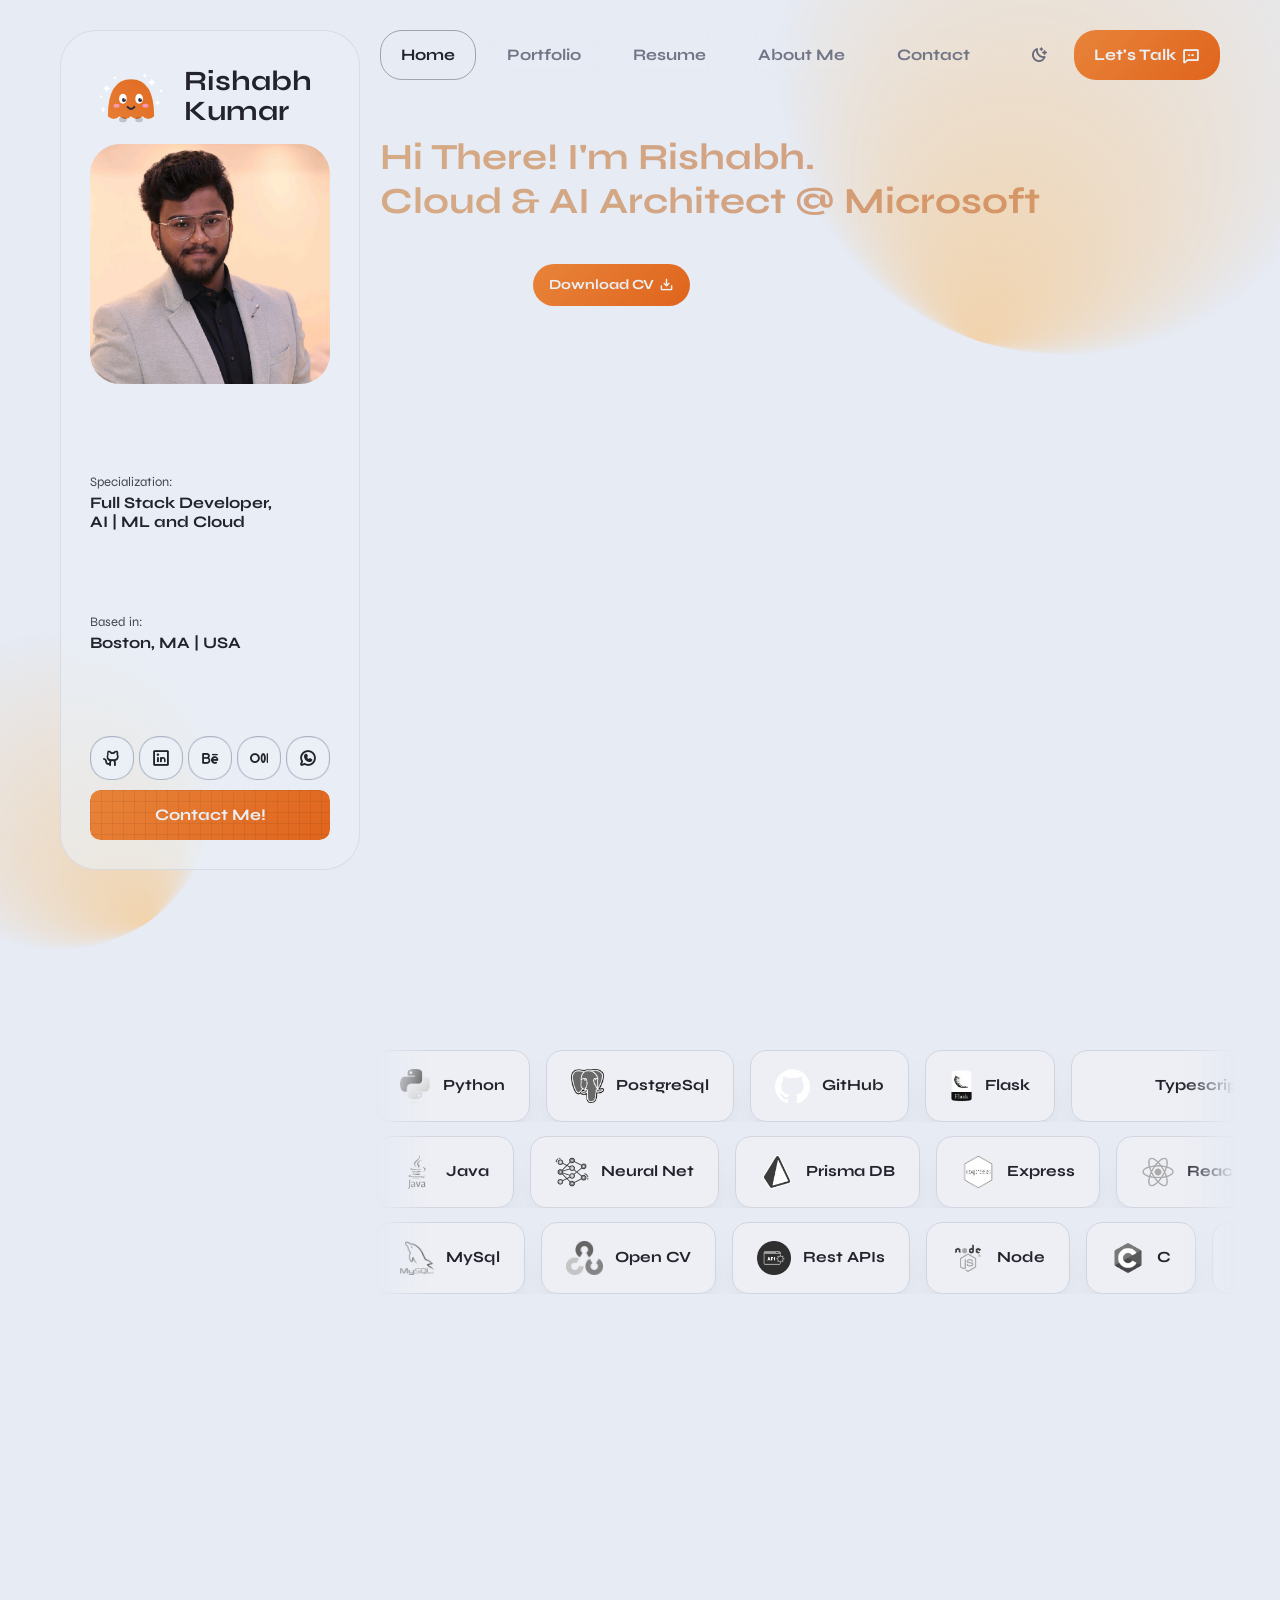
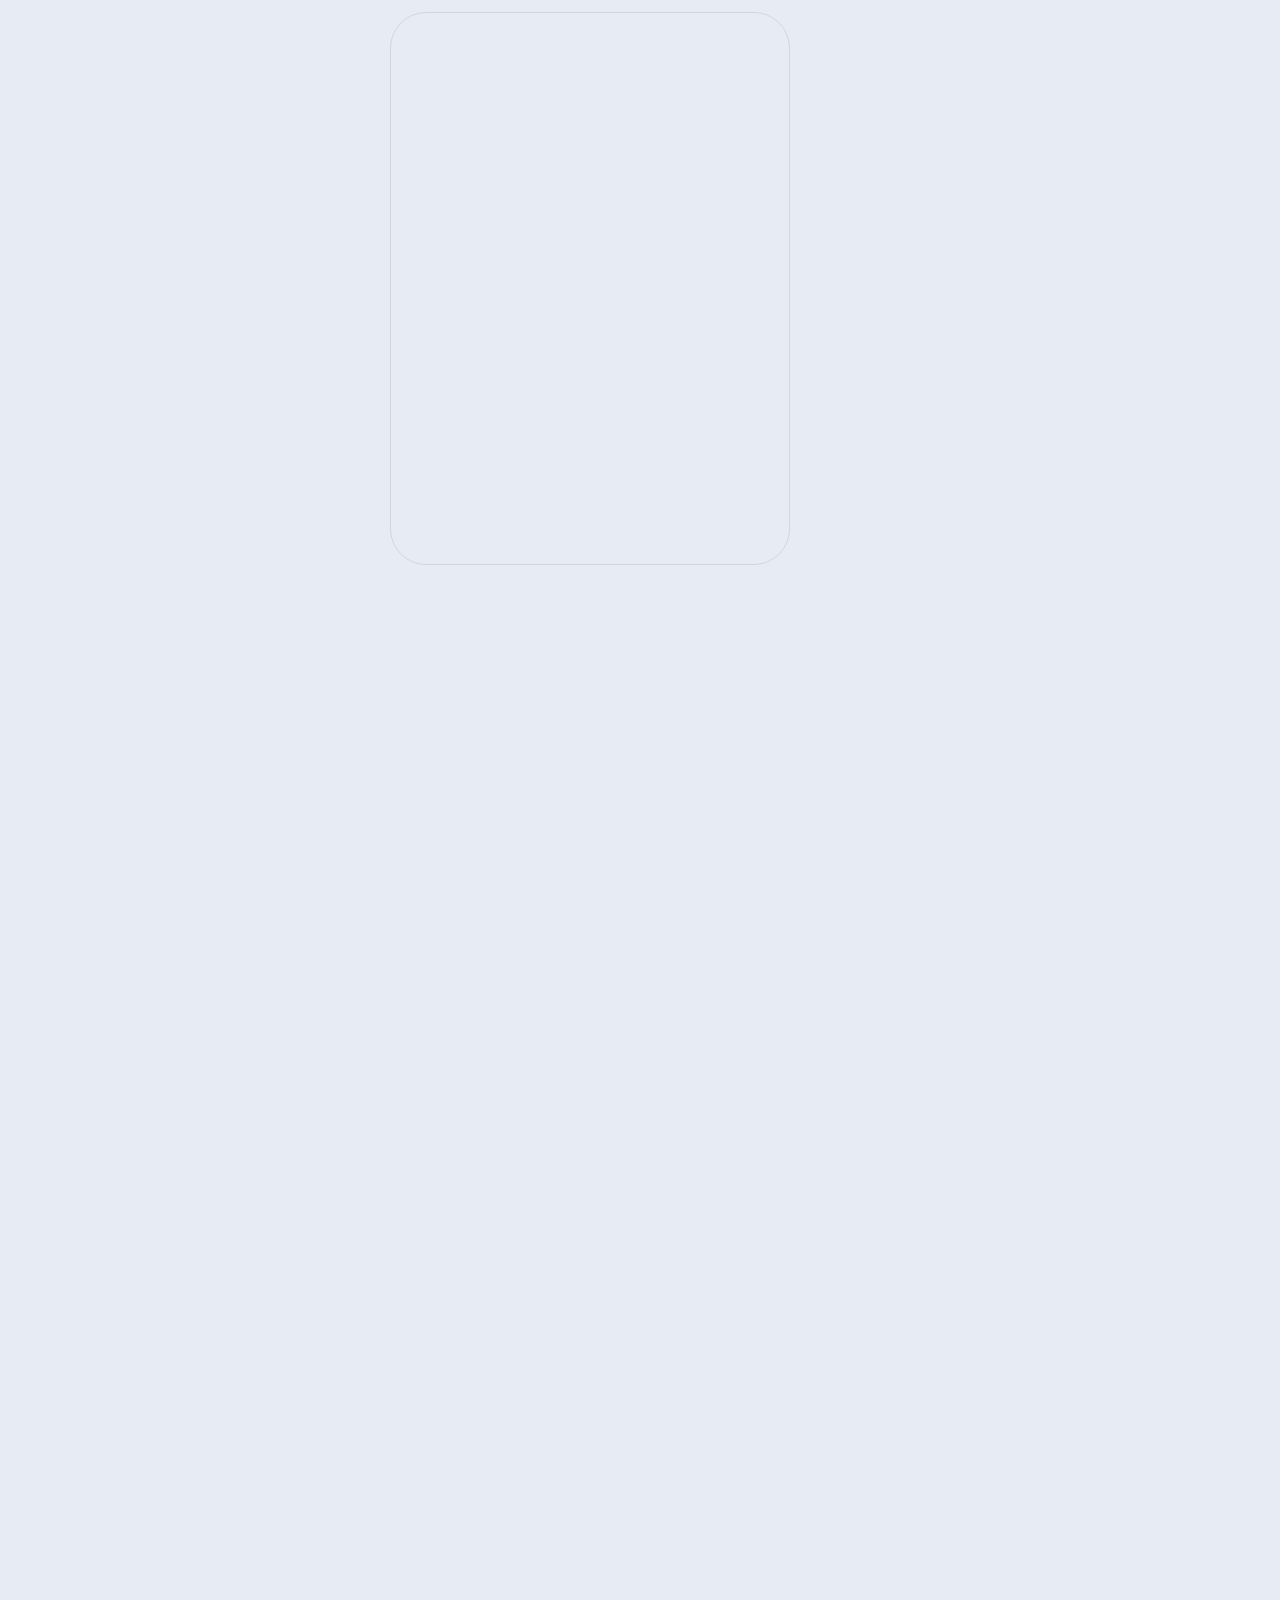
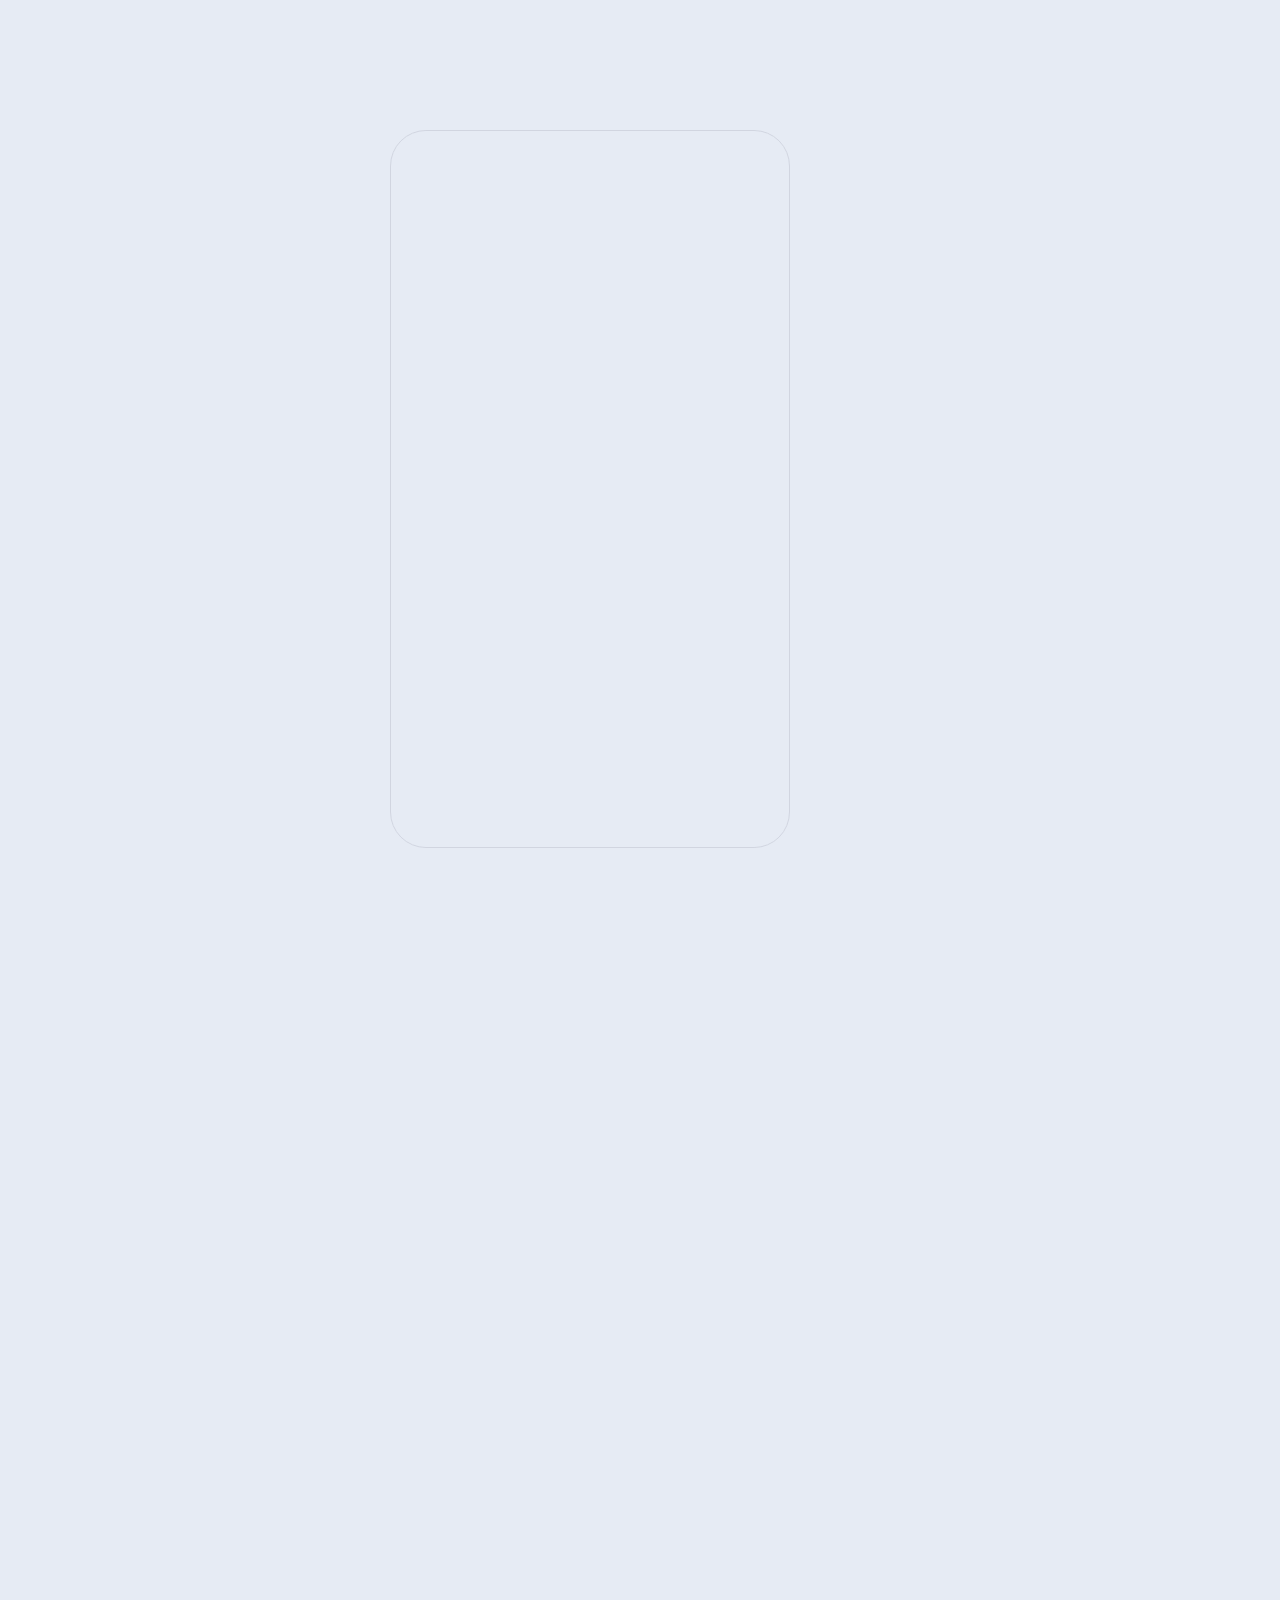
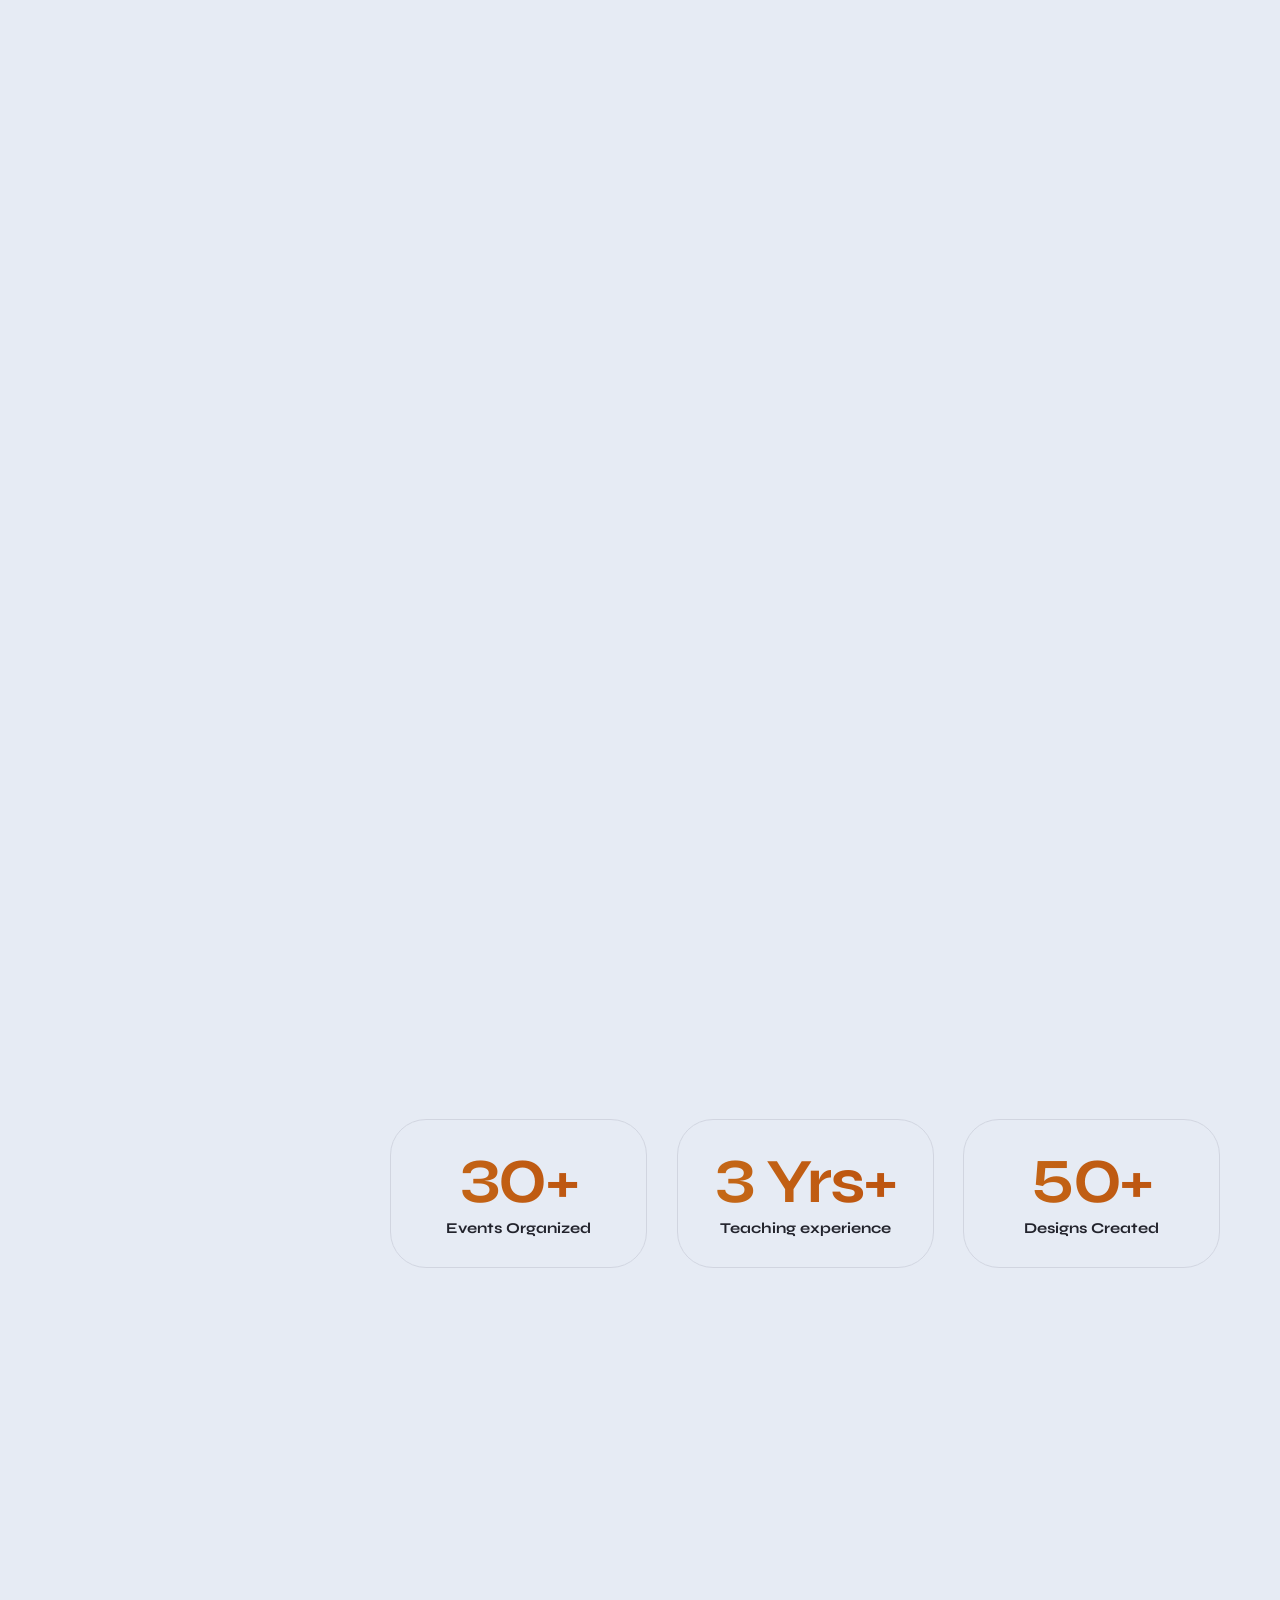
==== index.html @ 32f9a809 "Play caption typewriter under reduced-motion so it animates on phones" ====
<!DOCTYPE html>
<html lang="en" dir="ltr">



<meta http-equiv="content-type" content="text/html;charset=utf-8" />

<head>
  <meta charset="UTF-8">

  <!-- Page Title -->
  <title>Rishabh Kumar</title>

  <!-- Meta Tags -->
  <meta name="description" content="Portfolio Website">

  <meta name="author" content="Rishabh Kumar">

  <!-- Viewport Meta-->
  <meta http-equiv="X-UA-Compatible" content="IE=edge">
  <meta name="viewport" content="width=device-width, initial-scale=1, maximum-scale=1">

  <!-- Favicon & Icons Start -->
  <link rel="icon" href="img/favicon/icon.svg" type="image/svg+xml">
  <link rel="manifest" href="img/favicon/manifest.webmanifest">
  <!-- Favicon & Icons End -->

  <!-- Facebook Metadata Start -->
  <meta property="og:image:height" content="800">
  <meta property="og:image:width" content="800">
  <meta property="og:title" content="Rishabh Kumar">
  <meta property="og:description" content="Rishabh Kumar">
  <meta property="og:image" content="https://rishabhkumar14.github.io/img/avatars/1693919772379.jpeg">
  <!-- Facebook Metadata End -->

  <!-- Styles Start -->
  <link rel="stylesheet" href="css/loaders/loader.css?v=20260624">
  <link rel="stylesheet" type="text/css" href="css/plugins.css?v=20260624">
  <link rel="stylesheet" type="text/css" href="css/main.css?v=20260637">
  <!-- Styles End -->

  <!-- Custom Browser Color Start -->
  <meta name="theme-color" media="(prefers-color-scheme: light)" content="#dcdce7">
  <meta name="theme-color" media="(prefers-color-scheme: dark)" content="#111111">
  <meta name="msapplication-navbutton-color" content="#111111">
  <meta name="apple-mobile-web-app-capable" content="yes">
  <meta name="apple-mobile-web-app-status-bar-style" content="black-translucent">
  <!-- Custom Browser Color End -->

  <!-- MS Paint Architecture Widget Styles Start -->
  <!-- inline <style> block #1 moved to css/main.css -->
  <!-- MS Paint Architecture Widget Styles End -->
</head>

<body>

  <!-- Loader Start -->
  <div id="loader" class="loader">
    <div id="loaderContent" class="loader__content">
      <div class="loader__shadow"></div>
      <div class="loader__box"></div>
    </div>
  </div>
  <!-- Loader End -->

  <!-- Header Start -->
  <header id="header" class="header d-flex justify-content-between">

    <!-- Navigation Menu Start -->
    <div class="header__navigation">
      <nav id="menu" class="menu">
        <ul class="menu__list d-flex justify-content-start">
          <li class="menu__item">
            <a class="menu__link btn" href="#home">
              <span class="menu__caption">Home</span>
              <i class="ph-bold ph-house-simple"></i>
            </a>
          </li>
          <li class="menu__item">
            <a class="menu__link btn" href="#portfolio">
              <span class="menu__caption">Portfolio</span>
              <i class="ph-bold ph-squares-four"></i>
            </a>
          </li>
          <li class="menu__item">
            <a class="menu__link btn" href="#resume">
              <span class="menu__caption">Resume</span>
              <i class="ph-bold ph-article"></i>
            </a>
          </li>
          <li class="menu__item">
            <a class="menu__link btn" href="#about">
              <span class="menu__caption">About Me</span>
              <i class="ph-bold ph-user"></i>

            </a>
          </li>
          <li class="menu__item">
            <a class="menu__link btn" href="#contact">
              <span class="menu__caption">Contact</span>
              <i class="ph-bold ph-envelope"></i>
            </a>
          </li>
        </ul>
      </nav>
    </div>
    <!-- Navigation Menu End -->

    <!-- Header Controls Start -->
    <div class="header__controls d-flex justify-content-end">
      <button id="color-switcher" class="color-switcher header__switcher btn" type="button" role="switch"
        aria-label="light/dark mode" aria-checked="true"></button>
      <a id="notify-trigger" class="header__trigger btn"
        href="mailto:rishabhkumar140999@gmail.com?subject=Message%20from%20your%20site">
        <span class="trigger__caption">Let's Talk</span>
        <i class="ph-bold ph-chat-dots"></i>
      </a>
    </div>
    <!-- Header Controls End -->

  </header>
  <!-- Header End -->

  <!-- SVG Background Start -->
  <div id="svgBackground" class="svg-background">
    <!-- top svg item -->
    <div class="background__svg01" data-speed="0.8">
      <svg version="1.1" xmlns="http://www.w3.org/2000/svg" x="0px" y="0px" width="1000px" height="1000px"
        viewBox="0 0 1000 1000" style="enable-background:new 0 0 1000 1000;" xml:space="preserve">
        <!-- inline <style> block #2 moved to css/main.css -->
        <radialgradient id="color-gradient" cx="418.5665" cy="225.9685" r="499.9326" fx="866.8251" fy="4.6162"
          gradientTransform="matrix(-0.6935 0.7207 -0.7207 -0.6935 953.1126 355.0528)" gradientUnits="userSpaceOnUse">
          <stop offset="0" style="stop-color:#F1D3AD" />
          <stop offset="1" style="stop-color:#F1D3AD;stop-opacity:0" />
        </radialgradient>
        <circle class="bg01" cx="500" cy="500" r="500" />
      </svg>
    </div>
    <!-- bottom svg item -->
    <div class="background__svg02" data-speed="0.4">
      <svg version="1.1" xmlns="http://www.w3.org/2000/svg" x="0px" y="0px" width="429.6px" height="429.6px"
        viewBox="0 0 429.6 429.6" style="enable-background:new 0 0 429.6 429.6;" xml:space="preserve">
        <!-- inline <style> block #3 moved to css/main.css -->
        <g id="Layer_1-2">
          <radialgradient id="color-gradient-2" cx="2213.9312" cy="-11537.4219" r="214.85" fx="2393.6191"
            fy="-11419.6494" gradientTransform="matrix(1.902285e-02 0.9998 0.9998 -1.954636e-02 11706.5303 -2223.4016)"
            gradientUnits="userSpaceOnUse">
            <stop offset="0" style="stop-color:#F1D3AD" />
            <stop offset="1" style="stop-color:#F1D3AD;stop-opacity:0" />
          </radialgradient>
          <path class="bg02"
            d="M63,63C146.9-21,282.9-21,366.8,62.9s83.8,219.9-0.1,303.8s-219.9,83.9-303.8,0.1S-20.9,146.9,63,63z" />
        </g>
      </svg>
    </div>
  </div>
  <!-- SVG Background End -->

  <!-- Avatar Side Block Start -->
  <div id="avatar" class="avatar">
    <div class="avatar__container d-flex flex-column justify-content-lg-between">
      <!-- image and logo -->
      <div class="avatar__block">
        <div class="avatar__logo d-flex align-items-center">
          <div class="logo__image">

            <svg xmlns="http://www.w3.org/2000/svg" viewBox="0 0 64 64" width="256" height="256" role="img"
              aria-label="Cute mascot" class="cute-mascot">
              <defs>
                <linearGradient id="gradientFill" gradientUnits="userSpaceOnUse" x1="9.9604" y1="75.0338" x2="75.0387"
                  y2="9.9555">
                  <stop offset="0" style="stop-color:var(--accent)" />
                  <stop offset="1" style="stop-color:var(--secondary)" />
                </linearGradient>
              </defs>
              <g class="cm-float">
                <!-- body: a rounded blob with a cute scalloped bottom -->
                <path class="gradient-fill cm-body"
                  d="M12 46 Q12 14 32 14 Q52 14 52 46 Q47 51 42 46 Q37 51 32 46 Q27 51 22 46 Q17 51 12 46 Z" />
                <!-- little feet -->
                <ellipse class="cm-foot" cx="25" cy="49" rx="3.4" ry="2.2" />
                <ellipse class="cm-foot" cx="39" cy="49" rx="3.4" ry="2.2" />
                <!-- eyes (white + pupil grouped so they blink together) -->
                <g class="cm-eye">
                  <ellipse cx="25" cy="31" rx="3.3" ry="4.3" fill="#fff" />
                  <circle cx="25.9" cy="32" r="1.7" fill="#2b2b3c" />
                  <circle cx="26.7" cy="30.9" r="0.6" fill="#fff" />
                </g>
                <g class="cm-eye">
                  <ellipse cx="39" cy="31" rx="3.3" ry="4.3" fill="#fff" />
                  <circle cx="39.9" cy="32" r="1.7" fill="#2b2b3c" />
                  <circle cx="40.7" cy="30.9" r="0.6" fill="#fff" />
                </g>
                <!-- rosy cheeks -->
                <ellipse cx="19.5" cy="37" rx="2.6" ry="1.7" fill="#ff9ec7" opacity="0.85" />
                <ellipse cx="44.5" cy="37" rx="2.6" ry="1.7" fill="#ff9ec7" opacity="0.85" />
                <!-- smile -->
                <path d="M29 38 Q32 41.5 35 38" fill="none" stroke="#2b2b3c" stroke-width="1.7"
                  stroke-linecap="round" />
                <!-- twinkling sparkles scattered around the mascot -->
                <path class="cm-sparkle cm-sparkle-1"
                  d="M50 13 Q50.7 16 53.5 16.7 Q50.7 17.4 50 20.4 Q49.3 17.4 46.5 16.7 Q49.3 16 50 13 Z" fill="#fff" />
                <path class="cm-sparkle cm-sparkle-2"
                  d="M11 19 Q11.6 21.4 14 22 Q11.6 22.6 11 25 Q10.4 22.6 8 22 Q10.4 21.4 11 19 Z" fill="#fff" />
                <path class="cm-sparkle cm-sparkle-3"
                  d="M55 32 Q55.5 33.8 57.3 34.3 Q55.5 34.8 55 36.6 Q54.5 34.8 52.7 34.3 Q54.5 33.8 55 32 Z"
                  fill="#fff" />
                <path class="cm-sparkle cm-sparkle-4"
                  d="M8 38 Q8.5 39.8 10.3 40.3 Q8.5 40.8 8 42.6 Q7.5 40.8 5.7 40.3 Q7.5 39.8 8 38 Z" fill="#fff" />
                <path class="cm-sparkle cm-sparkle-5"
                  d="M44 9 Q44.4 10.5 46 10.9 Q44.4 11.3 44 12.8 Q43.6 11.3 42 10.9 Q43.6 10.5 44 9 Z" fill="#fff" />
                <circle class="cm-dot cm-sparkle-6" cx="18" cy="13" r="1.1" fill="#fff" />
                <circle class="cm-dot cm-sparkle-7" cx="58" cy="24" r="1.1" fill="#fff" />
                <circle class="cm-dot cm-sparkle-8" cx="6" cy="29" r="1" fill="#fff" />
              </g>
            </svg>

          </div>
          <div class="logo__caption">
            <p>Rishabh<br>Kumar</p>
          </div>
        </div>
        <div class="avatar__image">


          <img src="img/avatars/1693919772379.jpeg" alt="Rishabh Kumar Avatar" id="avatarImage"
            data-alt-src="img/avatars/1715794805623.jpeg" data-alt-src2="img/avatars/1715794805624.jpeg">


          <div id="game-section" style="display:none; text-align: center;">
            <h5 style="color: #d63384; margin-top: 10px;">Fill the Heart with Pi!</h5>
            <div id="heart-container">
              <svg viewBox="0 0 32 29.6" width="100" height="100">
                <path id="heart-outline" d="M23.6,0c-3.4,0-6.4,2.5-7.6,5.6C14.8,2.5,11.8,0,8.4,0C3.8,0,0,3.8,0,8.4
                          c0,9.4,16,21.2,16,21.2s16-11.8,16-21.2C32,3.8,28.2,0,23.6,0z" fill="none" stroke="#d63384"
                  stroke-width="1" />
                <clippath id="heartClip">
                  <path d="M23.6,0c-3.4,0-6.4,2.5-7.6,5.6C14.8,2.5,11.8,0,8.4,0C3.8,0,0,3.8,0,8.4
                          c0,9.4,16,21.2,16,21.2s16-11.8,16-21.2C32,3.8,28.2,0,23.6,0z" />
                </clippath>
                <rect id="heartFill" x="0" y="29.6" width="32" height="29.6" fill="#d63384"
                  clip-path="url(#heartClip)" />
              </svg>
            </div>

            <!-- Container for the prompt text and input -->
            <div id="pi-interaction">
              <p style="font-size: 1em;">Type the digits of π :</p>
              <input type="text" id="piInput" style="font-size: 1em; padding: 2px; width: 100px; max-width: 90%;"
                autofocus>
            </div>

            <p id="pimessage" style="font-size: 0.75em; color: #d63384; height: 4.5em; margin-top: 10px;"></p>
          </div>

          <script>
            // Avatar reveal logic remains the same.
            const avatarImage = document.getElementById("avatarImage");
            const gameSection = document.getElementById("game-section");
            let clickCount = 0;

            avatarImage.addEventListener("click", function () {
              clickCount++;
              if (clickCount === 13) {
                avatarImage.style.display = "none";
                gameSection.style.display = "block";
              }
            });

            // Game elements and logic
            const piDigits = "3.1415926535897932384626433832795028841971693993751058209";
            let progress = 0;
            let allowLetters = false; // Start with only numbers allowed

            // Array with multiple error prompts.
            const errorMessages = [
              "Naah! You don't deserve me. Try again!",
              "Ayyyy Poda, that's not pi. Give it another go!",
              "Wrong digits, darling, Respect for Subi -1",
              "Close, but not quite. Let's try again!"
            ];

            const inputField = document.getElementById("piInput");
            const messageEl = document.getElementById("pimessage");
            const heartFill = document.getElementById("heartFill");

            function updateHeartFill() {
              const totalHeight = 29.6;
              let ratio = progress / piDigits.length;
              if (ratio > 1) ratio = 1;
              const fillHeight = totalHeight * ratio;
              const newY = totalHeight - fillHeight;
              heartFill.setAttribute("y", newY);
              heartFill.setAttribute("height", fillHeight);
            }

            function triggerSuccess() {
              inputField.disabled = true;
              // Replace the heart with the victory GIF.
              const heartContainer = document.getElementById("heart-container");
              heartContainer.innerHTML = '<img id="victoryGif" src="img/avatars/victory.gif" width="100" height="100" alt="Victory">';
              // Hide the prompt and input container.
              document.getElementById("pi-interaction").style.display = "none";
              messageEl.textContent = "Happy Valentine's Day My Subi Dubi 💝! Didn't wanna test you or anything but just felt like making you work hard a lil 😘💌";
            }

            inputField.addEventListener("input", function () {
              const value = inputField.value;

              // **Check if the user typed "Pi!" exactly, only after failing**
              if (allowLetters && value === "Pi!") {
                triggerSuccess();
                return;
              }

              // **If letters are not yet allowed, block non-numeric input**
              if (!allowLetters && /[^0-9.Pi!]/.test(value)) {
                messageEl.textContent = "Only digits of π allowed!";
                inputField.value = piDigits.substring(0, progress);
                return;
              }

              // **If input follows π sequence, allow it**
              if (piDigits.startsWith(value)) {
                progress = value.length;
                updateHeartFill();
                if (value === piDigits) {
                  triggerSuccess();
                } else {
                  messageEl.textContent = "";
                }
              } else {
                // **Wrong number input → Reset and allow letters**
                allowLetters = true; // Now the user can type "Pi!"
                const randomError = errorMessages[Math.floor(Math.random() * errorMessages.length)];
                messageEl.textContent = randomError;
                inputField.value = piDigits.substring(0, progress);
              }
            });
          </script>


        </div>
      </div>
      <!-- data caption #1 -->
      <div class="avatar__block">
        <h6>
          <small class="top">Specialization:</small>
          Full Stack Developer,<br> AI | ML and Cloud
        </h6>
      </div>
      <!-- data caption #2 -->
      <div class="avatar__block">
        <h6>
          <small class="top">Based in:</small>
          Boston, MA | USA
        </h6>
      </div>
      <!-- socials and CTA button -->
      <div class="avatar__block">
        <div class="avatar__socials">
          <ul class="socials-square d-flex justify-content-between">
            <li class="socials-square__item">
              <a class="socials-square__link btn" href="https://github.com/rishabhkumar14" target="_blank"><i
                  class="ph-bold ph-github-logo"></i></a>
            </li>
            <li class="socials-square__item">
              <a class="socials-square__link btn" href="https://www.linkedin.com/in/rishabhkumar14/" target="_blank"><i
                  class="ph-bold ph-linkedin-logo"></i></a>
            </li>
            <li class="socials-square__item">
              <a class="socials-square__link btn" href="https://www.behance.net/gallery/177691749/Personal-Portfolio"
                target="_blank"><i class="ph-bold ph-behance-logo"></i></a>
            </li>
            <li class="socials-square__item">
              <a class="socials-square__link btn"
                href="https://medium.com/@rishabhkumar140999/how-to-train-ml-dl-models-on-encrypted-data-1005f3101f67"
                target="_blank"><i class="ph-bold ph-medium-logo"></i></a>
            </li>
            <li class="socials-square__item">
              <a class="socials-square__link btn" href="https://wa.me/+919653700880" target="_blank"><i
                  class="ph-bold ph-whatsapp-logo"></i></a>
            </li>
          </ul>
        </div>
        <div class="avatar__btnholder">
          <a class="btn btn-default btn-fullwidth btn-hover btn-hover-accent btn-contact-grid" href="#contact"
            target="_blank">
            <span class="btn-caption">Contact Me!</span>
          </a>
        </div>
      </div>
    </div>
  </div>
  <!-- Avatar Side Block End -->

  <!-- Page Content Start -->
  <div id="content" class="content">
    <div class="content__wrapper">

      <!-- Intro Section Start -->
      <section id="home" class="main intro">

        <!-- Headline Start -->
        <div id="headline" class="headline d-flex align-items-start flex-column">
          <h1 class="headline__title animate-headline">Hi There! I'm Rishabh. <br>Cloud & AI Architect @ Microsoft</h1>
          <div id="microsoftBanner" style="margin-top: 4px; padding: 8px 14px; background: linear-gradient(135deg, #e0641c 0%, #f4a24d 100%); 
            border-radius: 8px; border-left: 3px solid #c0530f; animation: pulse 2s infinite; display: inline-flex; 
            align-items: center; gap: 8px; cursor: pointer; transition: transform 0.3s ease, box-shadow 0.3s ease; 
            white-space: nowrap; width: -moz-fit-content; width: fit-content; max-width: none;"
            class="animate-headline"
            onmouseover="this.style.transform='scale(1.02)'; this.style.boxShadow='0 8px 20px rgba(224,100,28,0.4)';"
            onmouseout="this.style.transform='scale(1)'; this.style.boxShadow='none';">
            <img src="img/works/experience/microsoft.png" alt="Microsoft Logo"
              style="width: 20px; height: 20px; flex-shrink: 0;">
            <p
              style="margin: 0; font-size: 0.95em; font-weight: 600; color: white; display: flex; align-items: center; white-space: nowrap;">
              <span style="white-space: nowrap;"> Working on Microsoft AI Foundry Agent Service</span>
            </p>
          </div>
          <div id="confettiContainer"
            style="position: fixed; top: 0; left: 0; width: 100%; height: 100%; pointer-events: none; z-index: 9999;">
          </div>
          <div class="headline__btnholder d-flex flex-column flex-sm-row">
            <a class="btn mobile-vertical btn-default btn-hover btn-hover-accent-mobile animate-headline"
              href="#portfolio">
              <span class="btn-caption">My Projects</span>
              <i class="ph-bold ph-squares-four"></i>
            </a>
            <a class="btn mobile-vertical btn-default btn-hover btn-hover-accent" href="https://dub.sh/rishabhresume"
              target="_blank">
              <span class="btn-caption">Download CV</span>
              <i class="ph-bold ph-download-simple"></i>
            </a>
          </div>


        </div>
        <!-- Headline End -->

        <!-- Rishabh Chat Widget Start -->
        <div id="rishabhChat" class="home-chat animate-headline" aria-label="Chat with Rishabh">
          <header class="hc-head">
            <div class="hc-avatar" aria-hidden="true">
              <svg xmlns="http://www.w3.org/2000/svg" viewBox="0 0 13 13" fill="currentColor" width="55%" height="55%"
                aria-hidden="true">
                <path
                  d="M5.6,12.6c-0.5-0.8-0.7-2.4-1.7-3.5c-1-1-2.7-1.2-3.5-1.7C-0.1,7-0.1,6,0.4,5.6c0.8-0.5,2.3-0.6,3.5-1.8 C5,2.8,5.1,1.2,5.6,0.4C6-0.1,7-0.1,7.4,0.4c0.5,0.8,0.7,2.4,1.8,3.5c1.2,1.2,2.6,1.2,3.5,1.7c0.6,0.4,0.6,1.4,0,1.7 C11.8,7.9,10.2,8,9.1,9.1c-1,1-1.2,2.7-1.7,3.5C7,13.1,6,13.1,5.6,12.6z" />
              </svg>
            </div>
            <div class="hc-titles">
              <strong class="hc-name">Rishabh Kumar</strong>
              <span class="hc-sub">Ask me anything</span>
            </div>
            <button class="hc-icon is-unsupported" type="button" id="hcSoundBtn" title="Sound (coming soon)"
              aria-label="Sound (coming soon)" disabled aria-disabled="true">
              <svg viewBox="0 0 24 24" fill="none" stroke="currentColor" stroke-width="2" stroke-linecap="round"
                stroke-linejoin="round">
                <polygon points="11 5 6 9 2 9 2 15 6 15 11 19 11 5"></polygon>
                <line x1="23" y1="9" x2="17" y2="15"></line>
                <line x1="17" y1="9" x2="23" y2="15"></line>
              </svg>
            </button>
            <button class="hc-icon" type="button" id="hcMinBtn" title="Minimize" aria-label="Minimize chat">
              <svg viewBox="0 0 24 24" fill="none" stroke="currentColor" stroke-width="2" stroke-linecap="round"
                stroke-linejoin="round">
                <line x1="5" y1="19" x2="19" y2="19"></line>
              </svg>
            </button>
            <button class="hc-icon" type="button" id="hcResetBtn" title="Reset chat" aria-label="Reset chat">
              <svg viewBox="0 0 24 24" fill="none" stroke="currentColor" stroke-width="2" stroke-linecap="round"
                stroke-linejoin="round">
                <polyline points="23 4 23 10 17 10"></polyline>
                <path d="M20.49 15a9 9 0 1 1-2.12-9.36L23 10"></path>
              </svg>
            </button>
          </header>
          <div class="hc-body is-greeting" id="hcBody">
            <div class="hc-avatar hc-avatar-lg" aria-hidden="true"><span>R</span></div>
            <p class="hc-greet">Hey, I'm Rishabh.</p>
            <p class="hc-greet-sub">Ask me about my work, projects, or anything.</p>
            <div class="hc-chips" id="hcChips">
              <button class="hc-chip" type="button" data-q="Who are you?">Who are you?</button>
              <button class="hc-chip" type="button" data-q="What do you work on?">What do you work on?</button>
              <button class="hc-chip" type="button" data-q="Tell me about Foundry">Tell me about
                Foundry</button>
            </div>
          </div>
          <form class="hc-footer" id="hcForm" autocomplete="off">
            <input class="hc-input" id="hcInput" type="text" placeholder="Ask me anything…" aria-label="Chat input">
            <button class="hc-icon" type="button" id="hcMicBtn" title="Voice" aria-label="Voice input">
              <svg viewBox="0 0 24 24" fill="none" stroke="currentColor" stroke-width="2" stroke-linecap="round"
                stroke-linejoin="round">
                <path d="M12 1a3 3 0 0 0-3 3v8a3 3 0 0 0 6 0V4a3 3 0 0 0-3-3z"></path>
                <path d="M19 10v2a7 7 0 0 1-14 0v-2"></path>
                <line x1="12" y1="19" x2="12" y2="23"></line>
                <line x1="8" y1="23" x2="16" y2="23"></line>
              </svg>
            </button>
            <button class="hc-send" type="submit" title="Send" aria-label="Send message">
              <svg viewBox="0 0 24 24" fill="none" stroke="currentColor" stroke-width="2" stroke-linecap="round"
                stroke-linejoin="round">
                <line x1="22" y1="2" x2="11" y2="13"></line>
                <polygon points="22 2 15 22 11 13 2 9 22 2"></polygon>
              </svg>
            </button>
          </form>
        </div>
        <!-- Rishabh Chat Widget End -->

        <!-- MS Paint Architecture Widget Start -->
        <div id="homeCanvasWrap" class="home-canvas-wrap animate-headline">

          <p class="canvas-caption">
            <svg xmlns="http://www.w3.org/2000/svg" width="13" height="13" viewBox="0 0 13 13" fill="currentColor"
              style="vertical-align: -2px; margin-right: 4px;">
              <path
                d="M5.6,12.6c-0.5-0.8-0.7-2.4-1.7-3.5c-1-1-2.7-1.2-3.5-1.7C-0.1,7-0.1,6,0.4,5.6c0.8-0.5,2.3-0.6,3.5-1.8 C5,2.8,5.1,1.2,5.6,0.4C6-0.1,7-0.1,7.4,0.4c0.5,0.8,0.7,2.4,1.8,3.5c1.2,1.2,2.6,1.2,3.5,1.7c0.6,0.4,0.6,1.4,0,1.7 C11.8,7.9,10.2,8,9.1,9.1c-1,1-1.2,2.7-1.7,3.5C7,13.1,6,13.1,5.6,12.6z" />
            </svg>
            <span class="canvas-caption-text"><b>Hi there!</b> Doodle over a mock Foundry architecture.</span>
          </p>

          <div class="ms-paint" id="msPaint">
            <div class="mp-titlebar">
              <div class="mp-title"><span class="mp-logo"><i></i><i></i><i></i><i></i></span> vNet-RAG-architecture
              </div>
              <div class="mp-window-controls">
                <div class="mp-wc mp-wc-min" id="mpMin" title="Minimize"><span></span></div>
                <div class="mp-wc" id="mpMax" title="Maximize">&#9634;</div>
                <div class="mp-wc close" id="mpClose" title="Clear">&#10005;</div>
              </div>
            </div>

            <!-- Hover tooltip listing what's interactive here. Opens when the
                 ? help button is hovered/clicked; arrow points up at it. -->
            <div class="mp-help-pop" id="mpHelpPop" role="tooltip" aria-label="Help" hidden>
              <div class="mp-help-body">
                <ul>
                  <li><b>Pick a colour</b> from the palette, and a tool from the tool box on the left.</li>
                  <li><b>&#8634; Redraw</b> replays the architecture animation; the <b>&#10005;</b> button clears the
                    board.</li>
                  <li>The <b>File</b> menu works too &mdash; <b>Open</b> an image, <b>Save</b> / <b>Save As</b> your
                    drawing, or <b>Print</b> it.</li>
                  <li class="mp-help-desktop-only"><b>Move</b> the window by dragging the blue title bar; <b>resize</b>
                    from any edge or corner.</li>
                  <li><b>Minimize / Maximize</b> with the title-bar buttons.</li>
                </ul>
              </div>
            </div>

            <div class="mp-menubar" id="mpMenubar">
              <div class="mp-menu"><span class="mp-menu-label"><u>F</u>ile</span>
                <ul class="mp-dropdown">
                  <li data-action="clear">New</li>
                  <li data-action="open">Open...</li>
                  <li data-action="save">Save</li>
                  <li data-action="save-as">Save As...</li>
                  <li class="sep"></li>
                  <li data-action="print">Print...</li>
                  <li>Page Setup...</li>
                  <li class="sep"></li>
                  <li>Exit</li>
                </ul>
              </div>
              <div class="mp-menu"><span class="mp-menu-label"><u>E</u>dit</span>
                <ul class="mp-dropdown">
                  <li class="dim">Undo</li>
                  <li class="dim">Repeat</li>
                  <li class="sep"></li>
                  <li>Cut</li>
                  <li>Copy</li>
                  <li>Paste</li>
                  <li class="sep"></li>
                  <li>Select All</li>
                </ul>
              </div>
              <div class="mp-menu"><span class="mp-menu-label"><u>V</u>iew</span>
                <ul class="mp-dropdown">
                  <li>Tool Box</li>
                  <li>Color Box</li>
                  <li>Status Bar</li>
                  <li class="sep"></li>
                  <li>Zoom &#9656;</li>
                  <li>View Bitmap</li>
                </ul>
              </div>
              <div class="mp-menu"><span class="mp-menu-label"><u>I</u>mage</span>
                <ul class="mp-dropdown">
                  <li>Flip/Rotate...</li>
                  <li>Stretch/Skew...</li>
                  <li>Invert Colors</li>
                  <li>Attributes...</li>
                  <li class="sep"></li>
                  <li data-action="redraw">Redraw architecture</li>
                  <li data-action="clear">Clear Image</li>
                </ul>
              </div>
              <div class="mp-menu"><span class="mp-menu-label"><u>C</u>olors</span>
                <ul class="mp-dropdown">
                  <li>Edit Colors...</li>
                  <li>Get Colors...</li>
                  <li>Save Colors...</li>
                </ul>
              </div>
              <div class="mp-menu"><span class="mp-menu-label"><u>H</u>elp</span>
                <ul class="mp-dropdown">
                  <li>Help Topics</li>
                  <li class="sep"></li>
                  <li>About Paint</li>
                </ul>
              </div>

              <!-- Flat round blue "?" help button, anchored to the right end of
                   the menu row (classic Windows ribbon help affordance). -->
              <div class="mp-help-btn" id="mpHelp" title="Help &mdash; what can I do here?" role="button" tabindex="0"
                aria-label="Help">?</div>
            </div>

            <div class="mp-body">
              <div class="mp-toolbox">
                <div class="mp-tools" id="mpTools">
                  <div class="mp-tool active" data-tool="pencil" title="Pencil"><svg viewBox="0 0 16 16">
                      <polygon points="3,13 4.2,9.4 10.6,3 13,5.4 6.6,11.8" fill="#f0c000" stroke="#6f5300"
                        stroke-width="0.7" />
                      <polygon points="10.6,3 12.1,1.5 14.5,3.9 13,5.4" fill="#bf8a00" stroke="#6f5300"
                        stroke-width="0.7" />
                      <polygon points="3,13 4.2,9.4 6.6,11.8" fill="#222" />
                    </svg></div>
                  <div class="mp-tool" data-tool="brush" title="Brush"><svg viewBox="0 0 16 16">
                      <rect x="9.3" y="1.8" width="2" height="6.5" rx="1" transform="rotate(42 10.3 5)"
                        fill="#9a5b2a" />
                      <rect x="7.6" y="5.4" width="3.2" height="2.6" transform="rotate(42 9.2 6.7)" fill="#c8c8c8"
                        stroke="#777" stroke-width="0.5" />
                      <path d="M3 13.2 c0.2 -2.6 3 -3.6 4.4 -5.2 l1.9 1.9 C8.4 11.2 6 14.4 3 13.2 Z" fill="#222" />
                    </svg></div>
                  <div class="mp-tool" data-tool="eraser" title="Eraser"><svg viewBox="0 0 16 16">
                      <polygon points="3.5,11 8.5,6 12.5,10 7.5,15" fill="#f06aa0" stroke="#222" stroke-width="0.8" />
                      <polygon points="8.5,6 10.8,3.7 14.8,7.7 12.5,10" fill="#9fe0ff" stroke="#222"
                        stroke-width="0.8" />
                    </svg></div>
                  <div class="mp-tool" data-tool="fill" title="Fill With Color"><svg viewBox="0 0 16 16">
                      <path d="M4 8 L8.2 3.8 L12.4 8 L8.2 12.2 Z" fill="#1a73e8" stroke="#222" stroke-width="0.9" />
                      <line x1="8.2" y1="2.4" x2="8.2" y2="5" stroke="#222" stroke-width="1" />
                      <rect x="11.6" y="9" width="1.3" height="3.6" fill="#222" />
                      <path d="M13 11.8 c1.1 0.9 1.1 3.2 -0.4 3.2 c-1.1 0 -1.2 -2.2 0.4 -3.2 Z" fill="#1a73e8"
                        stroke="#222" stroke-width="0.5" />
                    </svg></div>
                  <div class="mp-tool" data-tool="line" title="Line"><svg viewBox="0 0 16 16">
                      <line x1="3" y1="13" x2="13" y2="3" stroke="#222" stroke-width="1.7" stroke-linecap="round" />
                    </svg></div>
                  <div class="mp-tool" data-tool="rect" title="Rectangle"><svg viewBox="0 0 16 16">
                      <rect x="2.6" y="4" width="10.8" height="8" fill="none" stroke="#222" stroke-width="1.7" />
                    </svg></div>
                  <div class="mp-tool" data-tool="ellipse" title="Ellipse"><svg viewBox="0 0 16 16">
                      <ellipse cx="8" cy="8" rx="5.8" ry="4.4" fill="none" stroke="#222" stroke-width="1.7" />
                    </svg></div>
                  <div class="mp-tool" data-tool="picker" title="Pick Color"><svg viewBox="0 0 16 16">
                      <path d="M9.8 2.2 L13.8 6.2 L12.4 7.6 L11.4 6.6 L6.2 11.8 L3.4 12.7 L4.3 9.9 L9.5 4.7 L8.5 3.7 Z"
                        fill="#222" />
                      <circle cx="11.4" cy="4.6" r="1.7" fill="#1a73e8" />
                    </svg></div>
                  <div class="mp-tool" data-tool="text" title="Text"><svg viewBox="0 0 16 16">
                      <text x="8" y="12.5" text-anchor="middle" font-family="'Times New Roman',serif" font-size="13"
                        font-weight="bold" fill="#222">A</text>
                    </svg></div>
                  <div class="mp-tool active" data-tool="grid" id="mpGridTool" title="Toggle Grid"><svg
                      viewBox="0 0 16 16">
                      <rect x="2" y="2" width="12" height="12" fill="none" stroke="#222" stroke-width="1.2" />
                      <line x1="6" y1="2" x2="6" y2="14" stroke="#222" stroke-width="0.8" />
                      <line x1="10" y1="2" x2="10" y2="14" stroke="#222" stroke-width="0.8" />
                      <line x1="2" y1="6" x2="14" y2="6" stroke="#222" stroke-width="0.8" />
                      <line x1="2" y1="10" x2="14" y2="10" stroke="#222" stroke-width="0.8" />
                    </svg></div>
                  <div class="mp-tool is-disabled" data-tool="undo" id="mpUndo" title="Undo"><svg viewBox="0 0 16 16">
                      <path
                        d="M3.2 7.2 L6.8 3.6 L6.8 5.6 C10.2 5.6 12.8 7.6 12.8 11 L11.2 11 C11.2 8.4 9.3 7.0 6.8 7.0 L6.8 9.0 Z"
                        fill="#222" />
                    </svg></div>
                  <div class="mp-tool is-disabled" data-tool="redo" id="mpRedo" title="Redo"><svg viewBox="0 0 16 16">
                      <path
                        d="M12.8 7.2 L9.2 3.6 L9.2 5.6 C5.8 5.6 3.2 7.6 3.2 11 L4.8 11 C4.8 8.4 6.7 7.0 9.2 7.0 L9.2 9.0 Z"
                        fill="#222" />
                    </svg></div>
                </div>
                <div class="mp-sizes" id="mpSizes">
                  <div class="mp-size-bar active" data-size="2" style="height:2px"></div>
                  <div class="mp-size-bar" data-size="5" style="height:4px"></div>
                  <div class="mp-size-bar" data-size="11" style="height:7px"></div>
                  <div class="mp-size-bar" data-size="24" style="height:11px"></div>
                </div>
              </div>

              <div class="mp-canvas-area">
                <div class="mp-canvas-frame show-grid" id="mpFrame">
                  <canvas id="mpCanvas"></canvas>
                </div>
              </div>
            </div>

            <div class="mp-palette-bar">
              <div class="mp-current">
                <div class="fg" id="mpFg"></div>
                <div class="bg" id="mpBg"></div>
              </div>
              <div class="mp-colors" id="mpColors"></div>
            </div>
            <div class="mp-statusbar">
              <div class="grow" id="mpStatus">Azure AI Foundry RAG baseline &mdash; network isolated.</div>
              <div class="mp-redraw" id="mpRedraw" title="Redraw the architecture">&#8634; Redraw</div>
              <div id="mpCoords"> , </div>
            </div>
          </div>


        </div>
        <!-- MS Paint Architecture Widget End -->

      </section>
      <!-- Intro Section End -->




      <!-- Tools List Start -->
      <section id="tech" class="inner-tech">

        <!-- Content Block - H2 Section Title Start -->
        <div class="content__block section-grid-title">
          <h2 class="h2__title animate-in-up">Tech I have worked with:</h2>
        </div>
        <!-- Content Block - H2 Section Title End -->

        <div class="content__block grid-block block-large">
          <!-- Tools List Start -->
          <div class="tools-cards d-flex justify-content-start flex-wrap">
            <!-- tools simgle item -->
            <div class="tools-cards__item d-flex grid-item-s animate-card-5">
              <div class="tools-cards__card">
                <img class="tools-cards__icon animate-in-up" src="img/tools/python.png" alt="Tools Icon" loading="lazy"
                  decoding="async">
                <h6 class="tools-cards__caption animate-in-up">Python</h6>
              </div>
            </div>
            <!-- tools simgle item -->
            <div class="tools-cards__item d-flex grid-item-s animate-card-5">
              <div class="tools-cards__card">
                <img class="tools-cards__icon animate-in-up" src="img/tools/java.svg" alt="Tools Icon" loading="lazy"
                  decoding="async">
                <h6 class="tools-cards__caption animate-in-up">Java</h6>
              </div>
            </div>
            <!-- tools simgle item -->
            <div class="tools-cards__item d-flex grid-item-s animate-card-5">
              <div class="tools-cards__card">
                <img class="tools-cards__icon animate-in-up" src="img/tools/sql.png" alt="Tools Icon" loading="lazy"
                  decoding="async">
                <h6 class="tools-cards__caption animate-in-up">MySql</h6>
              </div>
            </div>
            <!-- tools simgle item -->
            <div class="tools-cards__item d-flex grid-item-s animate-card-5">
              <div class="tools-cards__card">
                <img class="tools-cards__icon animate-in-up" src="img/tools/Postgresql.png" alt="Tools Icon"
                  loading="lazy" decoding="async">
                <h6 class="tools-cards__caption animate-in-up">PostgreSql</h6>
              </div>
            </div>
            <!-- tools simgle item -->
            <div class="tools-cards__item d-flex grid-item-s animate-card-5">
              <div class="tools-cards__card">
                <img class="tools-cards__icon animate-in-up" src="img/tools/CNNrnn.png" alt="Tools Icon" loading="lazy"
                  decoding="async">
                <h6 class="tools-cards__caption animate-in-up">Neural Net</h6>
              </div>
            </div>
            <!-- tools simgle item -->
            <div class="tools-cards__item d-flex grid-item-s animate-card-5">
              <div class="tools-cards__card">
                <img class="tools-cards__icon animate-in-up" src="img/tools/opencv.png" alt="Tools Icon" loading="lazy"
                  decoding="async">
                <h6 class="tools-cards__caption animate-in-up">Open CV</h6>
              </div>
            </div>

            <!-- tools simgle item -->
            <div class="tools-cards__item d-flex grid-item-s animate-card-5">
              <div class="tools-cards__card">
                <img class="tools-cards__icon animate-in-up" src="img/tools/github.png" alt="Tools Icon" loading="lazy"
                  decoding="async">
                <h6 class="tools-cards__caption animate-in-up">GitHub</h6>
              </div>
            </div>
            <!-- tools simgle item -->
            <div class="tools-cards__item d-flex grid-item-s animate-card-5">
              <div class="tools-cards__card">
                <img class="tools-cards__icon animate-in-up" src="img/tools/prismadb.png" alt="Tools Icon"
                  loading="lazy" decoding="async">
                <h6 class="tools-cards__caption animate-in-up">Prisma DB</h6>
              </div>
            </div>
            <!-- tools simgle item -->
            <div class="tools-cards__item d-flex grid-item-s animate-card-5">
              <div class="tools-cards__card">
                <img class="tools-cards__icon animate-in-up" src="img/tools/restapis.png" alt="Tools Icon"
                  loading="lazy" decoding="async">
                <h6 class="tools-cards__caption animate-in-up">Rest APIs</h6>
              </div>
            </div>
            <!-- tools simgle item -->
            <div class="tools-cards__item d-flex grid-item-s animate-card-5">
              <div class="tools-cards__card">
                <img class="tools-cards__icon animate-in-up" src="img/tools/flask.png" alt="Tools Icon" loading="lazy"
                  decoding="async">
                <h6 class="tools-cards__caption animate-in-up">Flask</h6>
              </div>
            </div>
            <!-- tools simgle item -->
            <div class="tools-cards__item d-flex grid-item-s animate-card-5">
              <div class="tools-cards__card">
                <img class="tools-cards__icon animate-in-up" src="img/tools/express.png" alt="Tools Icon" loading="lazy"
                  decoding="async">
                <h6 class="tools-cards__caption animate-in-up">Express</h6>
              </div>
            </div>
            <!-- tools simgle item -->
            <div class="tools-cards__item d-flex grid-item-s animate-card-5">
              <div class="tools-cards__card">
                <img class="tools-cards__icon animate-in-up" src="img/tools/node.png" alt="Tools Icon" loading="lazy"
                  decoding="async">
                <h6 class="tools-cards__caption animate-in-up">Node</h6>
              </div>
            </div>
            <!-- tools simgle item -->
            <div class="tools-cards__item d-flex grid-item-s animate-card-5">
              <div class="tools-cards__card">
                <img class="tools-cards__icon animate-in-up" src="img/tools/typescript.png" alt="Tools Icon"
                  loading="lazy" decoding="async">
                <h6 class="tools-cards__caption animate-in-up">Typescript</h6>
              </div>
            </div>
            <!-- tools simgle item -->
            <div class="tools-cards__item d-flex grid-item-s animate-card-5">
              <div class="tools-cards__card">
                <img class="tools-cards__icon animate-in-up" src="img/tools/react.png" alt="Tools Icon" loading="lazy"
                  decoding="async">
                <h6 class="tools-cards__caption animate-in-up">React</h6>
              </div>
            </div>
            <!-- tools simgle item -->
            <div class="tools-cards__item d-flex grid-item-s animate-card-5">
              <div class="tools-cards__card">
                <img class="tools-cards__icon animate-in-up" src="img/tools/c.png" alt="Tools Icon" loading="lazy"
                  decoding="async">
                <h6 class="tools-cards__caption animate-in-up">C</h6>
              </div>
            </div>
            <!-- tools simgle item -->
            <div class="tools-cards__item d-flex grid-item-s animate-card-5">
              <div class="tools-cards__card">
                <img class="tools-cards__icon animate-in-up" src="img/tools/git.png" alt="Tools Icon" loading="lazy"
                  decoding="async">
                <h6 class="tools-cards__caption animate-in-up">Git</h6>
              </div>
            </div>
            <!-- tools simgle item -->
            <div class="tools-cards__item d-flex grid-item-s animate-card-5">
              <div class="tools-cards__card">
                <img class="tools-cards__icon animate-in-up" src="img/tools/C++.png" alt="Tools Icon" loading="lazy"
                  decoding="async">
                <h6 class="tools-cards__caption animate-in-up">C++</h6>
              </div>
            </div>
            <!-- tools simgle item -->
            <div class="tools-cards__item d-flex grid-item-s animate-card-5">
              <div class="tools-cards__card">
                <img class="tools-cards__icon animate-in-up" src="img/tools/icon-figma.svg" alt="Tools Icon"
                  loading="lazy" decoding="async">
                <h6 class="tools-cards__caption animate-in-up">Figma</h6>
              </div>
            </div>
            <!-- tools simgle item -->
            <div class="tools-cards__item d-flex grid-item-s animate-card-5">
              <div class="tools-cards__card">
                <img class="tools-cards__icon animate-in-up" src="img/tools/icon-html.svg" alt="Tools Icon"
                  loading="lazy" decoding="async">
                <h6 class="tools-cards__caption animate-in-up">HTML</h6>
              </div>
            </div>
            <!-- tools simgle item -->
            <div class="tools-cards__item d-flex grid-item-s animate-card-5">
              <div class="tools-cards__card">
                <img class="tools-cards__icon animate-in-up" src="img/tools/icon-css.svg" alt="Tools Icon"
                  loading="lazy" decoding="async">
                <h6 class="tools-cards__caption animate-in-up">CSS</h6>
              </div>
            </div>
            <!-- tools simgle item -->
            <div class="tools-cards__item d-flex grid-item-s animate-card-5">
              <div class="tools-cards__card">
                <img class="tools-cards__icon animate-in-up" src="img/tools/js.png" alt="Tools Icon" loading="lazy"
                  decoding="async">
                <h6 class="tools-cards__caption animate-in-up">JS</h6>
              </div>
            </div>
            <!-- tools simgle item -->
            <div class="tools-cards__item d-flex grid-item-s animate-card-5">
              <div class="tools-cards__card">
                <img class="tools-cards__icon animate-in-up" src="img/tools/firebase.png" alt="Tools Icon"
                  loading="lazy" decoding="async">
                <h6 class="tools-cards__caption animate-in-up">Firebase</h6>
              </div>
            </div>
            <!-- tools simgle item -->
            <div class="tools-cards__item d-flex grid-item-s animate-card-5">
              <div class="tools-cards__card">
                <img class="tools-cards__icon animate-in-up" src="img/tools/mui.png" alt="Tools Icon" loading="lazy"
                  decoding="async">
                <h6 class="tools-cards__caption animate-in-up">Material UI</h6>
              </div>
            </div>
            <!-- tools simgle item -->
            <div class="tools-cards__item d-flex grid-item-s animate-card-5">
              <div class="tools-cards__card">
                <img class="tools-cards__icon animate-in-up" src="img/tools/autho.png" alt="Tools Icon" loading="lazy"
                  decoding="async">
                <h6 class="tools-cards__caption animate-in-up">AuthO</h6>
              </div>
            </div>
            <!-- tools simgle item -->
            <div class="tools-cards__item d-flex grid-item-s animate-card-5">
              <div class="tools-cards__card">
                <img class="tools-cards__icon animate-in-up" src="img/tools/flutter.png" alt="Tools Icon" loading="lazy"
                  decoding="async">
                <h6 class="tools-cards__caption animate-in-up">Flutter</h6>
              </div>
            </div>
            <!-- tools simgle item -->
            <div class="tools-cards__item d-flex grid-item-s animate-card-5">
              <div class="tools-cards__card">
                <img class="tools-cards__icon animate-in-up" src="img/tools/android.png" alt="Tools Icon" loading="lazy"
                  decoding="async">
                <h6 class="tools-cards__caption animate-in-up">Android</h6>
              </div>
            </div>
            <!-- tools simgle item -->
            <div class="tools-cards__item d-flex grid-item-s animate-card-5">
              <div class="tools-cards__card">
                <img class="tools-cards__icon animate-in-up" src="img/tools/dart.png" alt="Tools Icon" loading="lazy"
                  decoding="async">
                <h6 class="tools-cards__caption animate-in-up">Dart</h6>
              </div>
            </div>
            <!-- tools simgle item -->
            <div class="tools-cards__item d-flex grid-item-s animate-card-5">
              <div class="tools-cards__card">
                <img class="tools-cards__icon animate-in-up" src="img/tools/azure.png" alt="Tools Icon" loading="lazy"
                  decoding="async">
                <h6 class="tools-cards__caption animate-in-up">Azure</h6>
              </div>
            </div>



          </div>
          <!-- Tools List End -->
        </div>
        <!-- Tools List End -->
      </section>

      <!-- OPortfolio Start -->
      <section id="portfolio" class="portfolio inner">


        <div class="content__block section-grid-title">
          <p class="h2__subtitle animate-in-up">
            <svg xmlns="http://www.w3.org/2000/svg" x="0px" y="0px" width="13px" height="13px" viewBox="0 0 13 13"
              fill="currentColor">
              <path fill="currentColor" d="M5.6,12.6c-0.5-0.8-0.7-2.4-1.7-3.5c-1-1-2.7-1.2-3.5-1.7C-0.1,7-0.1,6,0.4,5.6c0.8-0.5,2.3-0.6,3.5-1.8
                            C5,2.8,5.1,1.2,5.6,0.4C6-0.1,7-0.1,7.4,0.4c0.5,0.8,0.7,2.4,1.8,3.5c1.2,1.2,2.6,1.2,3.5,1.7c0.6,0.4,0.6,1.4,0,1.7
                            C11.8,7.9,10.2,8,9.1,9.1c-1,1-1.2,2.7-1.7,3.5C7,13.1,6,13.1,5.6,12.6z" />
            </svg>
            <span>Portfolio</span>
          </p>
          <h2 class="h2__title animate-in-up">My Project Portfolio!</h2>
        </div>




        <!-- Content Block - Services Start -->
        <div class="content__block grid-block">
          <div class="container-fluid p-0">

            <div class="row g-0 align-items-stretch cards">
              <!-- Left column -->
              <div class="col-md-6">
                <div class="row g-0">

                  <div class="col-12 col-md-12 cards__item grid-item animate-card-2">
                    <div class="cards__card d-flex flex-column">
                      <div class="cards__descr">
                        <h4 class="cards__title animate-in-up">AI Medical Diagnostic Tool</h4>
                        <div class="cards__tags d-flex flex-wrap animate-in-up">
                          <!-- <span class="rounded-tag tag-outline">UI/UX Design</span> -->
                          <a href="https://github.com/rishabhkumar14/HarvardHacks" target="_blank"
                            class="rounded-tag tag-outline">Github</a>
                        </div>
                        <p class="small cards__text animate-in-up">
                          Developed a web platform with a FastAPI backend and React frontend leveraging a fine-tuned
                          ResNet50 CNN to achieve 78% accuracy in diagnosing Stevens-Johnson Syndrome from optic images.

                        </p>
                      </div>
                      <div class="cards__image d-flex animate-in-up">
                        <video class="cards__video" autoplay loop muted playsinline preload="none"
                          poster="img/works/project/titleImage-poster.jpg" aria-label="Service/Feature Image">
                          <source src="img/works/project/titleImage.webm" type="video/webm">
                          <source src="img/works/project/titleImage.mp4" type="video/mp4">
                        </video>
                      </div>

                    </div>
                  </div>
                  <div class="col-12 col-md-12 cards__item grid-item animate-card-2">
                    <div class="cards__card d-flex flex-column">
                      <div class="cards__descr">
                        <h4 class="cards__title animate-in-up">Full Stack React MUI<br>Dashboard</h4>
                        <div class="cards__tags d-flex flex-wrap animate-in-up">
                          <!-- <span class="rounded-tag tag-outline">UI/UX Design</span> -->
                          <span class="rounded-tag tag-outline">Github (coming soon)</span>
                        </div>
                        <p class="small cards__text animate-in-up">
                          React | MUI | Prisma | Middleware | AuthO | ChartJs | CRUD | Services | Express | Morgan |
                          Junit

                        </p>
                      </div>
                      <div class="cards__image d-flex animate-in-up">
                        <img src="img/works/project/retailhub.png" alt="Service/Feature Image" loading="lazy"
                          decoding="async">
                      </div>

                    </div>
                  </div>
                  <div class="col-12 col-md-12 cards__item grid-item animate-card-2">
                    <div class="cards__card d-flex flex-column">
                      <div class="cards__descr">
                        <h4 class="cards__title animate-in-up">Image Augmenting Desktop App Java</h4>
                        <div class="cards__tags d-flex flex-wrap animate-in-up">
                          <span class="rounded-tag tag-outline">Github (coming soon)</span>
                        </div>
                        <p class="small cards__text animate-in-up">A image processing software complete with
                          diverse functionalities, file format support, and a robust MVC architecture, ensuring seamless
                          image manipulation.
                        </p>
                      </div>
                      <div class="cards__image d-flex animate-in-up">
                        <img src="img/works/project/ImageEditor.png" alt="Service/Feature Image" loading="lazy"
                          decoding="async">

                      </div>
                    </div>
                  </div>

                  <div class="col-12 col-md-12 cards__item grid-item animate-card-2">
                    <div class="cards__card d-flex flex-column">
                      <div class="cards__descr">
                        <h4 class="cards__title animate-in-up">OpenCV based Fatigue Discernment</h4>
                        <div class="cards__tags d-flex flex-wrap animate-in-up">
                          <span class="rounded-tag tag-outline">Github (coming soon)</span>
                          <span class="rounded-tag tag-outline">PATENTED: 202211036401</span>
                        </div>
                        <p class="small cards__text animate-in-up">
                          Developed a facial landmark-based unique algorithm supporting various human movement
                          parameters
                          for discerning
                          drowsiness or fatigue with high accuracy based on self-proclaimed thresholds.
                        </p>
                      </div>
                      <div class="cards__image d-flex animate-in-up">
                        <img src="img/works/project/dlib.png" alt="Service/Feature Image" loading="lazy"
                          decoding="async">

                      </div>
                    </div>
                  </div>

                </div>
              </div>
              <!-- Right column -->
              <div class="col-md-6">
                <div class="row g-0">
                  <div class="col-12 col-md-12 cards__item grid-item animate-card-2">
                    <div class="cards__card d-flex flex-column">
                      <div class="cards__descr">
                        <h4 class="cards__title animate-in-up">Autonomous RL Agent Combat Training (vs PPO) </h4>
                        <div class="cards__tags d-flex flex-wrap animate-in-up">
                          <a href="https://github.com/rishabhkumar14/GameAIFinalProject" target="_blank"
                            class="rounded-tag tag-outline">Github</a>
                        </div>
                        <p class="small cards__text animate-in-up">Trained a reinforcement learning agent using
                          Q-learning & Monte-Carlo methods to simulate pathfinding, combat
                          strategies, and environment interactions in OpenAI Gym, leveraging state hashing and ε-greedy
                          exploration.

                        </p>
                      </div>
                      <div class="cards__image d-flex animate-in-up">
                        <video class="cards__video" autoplay loop muted playsinline preload="none"
                          poster="img/works/project/RLAgentTrain-poster.jpg" aria-label="Service/Feature Image">
                          <source src="img/works/project/RLAgentTrain.webm" type="video/webm">
                          <source src="img/works/project/RLAgentTrain.mp4" type="video/mp4">
                        </video>
                      </div>
                    </div>
                  </div>
                  <div class="col-12 col-md-12 cards__item grid-item animate-card-2">
                    <div class="cards__card d-flex flex-column">
                      <div class="cards__descr">
                        <h4 class="cards__title animate-in-up">Perception Systems and Behaviour in AI</h4>
                        <div class="cards__tags d-flex flex-wrap animate-in-up">
                          <span class="rounded-tag tag-outline">Unreal Engine</span>
                        </div>
                        <p class="small cards__text animate-in-up">This project demonstrates an AI system that
                          dynamically adapts its spatial navigation strategies using Dijkstra's algorithm for optimal
                          pathfinding in grid environments.
                        </p>
                      </div>
                      <div class="cards__image d-flex animate-in-up">
                        <video class="cards__video" autoplay loop muted playsinline preload="none"
                          poster="img/works/project/unreal-poster.jpg" aria-label="Service/Feature Image">
                          <source src="img/works/project/unreal.webm" type="video/webm">
                          <source src="img/works/project/unreal.mp4" type="video/mp4">
                        </video>
                      </div>
                    </div>
                  </div>
                  <div class="col-12 col-md-12 cards__item grid-item animate-card-2">
                    <div class="cards__card d-flex flex-column">
                      <div class="cards__descr">
                        <h4 class="cards__title animate-in-up">Gitlab CICD Automation</h4>
                        <div class="cards__tags d-flex flex-wrap animate-in-up">
                          <span class="rounded-tag tag-outline">Github (coming soon)</span>
                        </div>
                        <p class="small cards__text animate-in-up">Incorporated the GitLab API for creating a user
                          interface
                          for delivery teams to have ease of access upon using GitLab and its features, avoiding the use
                          of
                          any command line input. Automated the end-to-end project which led to zero training cost for
                          onboarding new members and more accurate creation of repositories and commits
                        </p>
                      </div>
                      <div class="cards__image d-flex animate-in-up">
                        <img src="img/works/project/gitlab-cicd.png" alt="Service/Feature Image" loading="lazy"
                          decoding="async">
                      </div>
                    </div>
                  </div>

                </div>
              </div>
            </div>

          </div>
        </div>
        <!-- Content Block - Services End -->
      </section>
      <!-- OPortfolio Section End -->

      <!-- OResume Section Start -->
      <section id="resume" class="resume">

        <div class="content__block block-large">
          <p class="h2__subtitle animate-in-up">
            <svg xmlns="http://www.w3.org/2000/svg" x="0px" y="0px" width="13px" height="13px" viewBox="0 0 13 13"
              fill="currentColor">
              <path fill="currentColor" d="M5.6,12.6c-0.5-0.8-0.7-2.4-1.7-3.5c-1-1-2.7-1.2-3.5-1.7C-0.1,7-0.1,6,0.4,5.6c0.8-0.5,2.3-0.6,3.5-1.8
                  C5,2.8,5.1,1.2,5.6,0.4C6-0.1,7-0.1,7.4,0.4c0.5,0.8,0.7,2.4,1.8,3.5c1.2,1.2,2.6,1.2,3.5,1.7c0.6,0.4,0.6,1.4,0,1.7
                  C11.8,7.9,10.2,8,9.1,9.1c-1,1-1.2,2.7-1.7,3.5C7,13.1,6,13.1,5.6,12.6z" />
            </svg>
            <span>Resume</span>
          </p>
          <!-- Content Block - Experience Start -->
          <h2 class="h2__title animate-in-up">My Work Experience</h2>
          <div class="content__block block-large">
            <br />
            <!-- Experience Lines Start -->
            <div class="container-fluid p-0 resume-lines">
              <!-- experience single item -->
              <div class="row g-0 resume-lines__item animate-in-up">
                <div class="col-12 col-md-2">
                  <span class="resume-lines__date animate-in-up">2025 - Present</span>
                  <span class="resume-lines__date animate-in-up">Boston, MA</span>
                </div>
                <div class="col-12 col-md-5">
                  <h5 class="resume-lines__title animate-in-up">Cloud and AI Engineer</h5>
                  <p class="resume-lines__source animate-in-up">at
                    <span class="resume-lines__source-with-logo">
                      <a href="https://www.microsoft.com" class="text-link-bold" target="_blank">Microsoft</a>
                      <img src="img/works/experience/microsoft.png" alt="Microsoft logo" loading="lazy" decoding="async"
                        class="resume-lines__company-logo">
                    </span>
                  </p>
                </div>
                <div class="col-12 col-md-5">
                  <p class="small resume-lines__descr animate-in-up">• Contributing to building innovative cloud
                    solutions and software products at scale.<br />
                    • Collaborating with cross-functional teams to design and implement robust software systems.<br />
                    • Driving technical excellence and best practices across engineering initiatives.</p>
                </div>
              </div>
              <!-- experience single item -->
              <div class="row g-0 resume-lines__item animate-in-up">
                <div class="col-12 col-md-2">
                  <span class="resume-lines__date animate-in-up">2021 - 2023</span>
                  <span class="resume-lines__date animate-in-up">Banglore, India</span>
                </div>
                <div class="col-12 col-md-5">
                  <h5 class="resume-lines__title animate-in-up">Software Developer II</h5>
                  <p class="resume-lines__source animate-in-up">at
                    <span class="resume-lines__source-with-logo">
                      <a href="#0" class="text-link-bold" target="_blank">Dell Technologies</a>
                      <img src="img/works/experience/dell.png" alt="Dell Technologies logo" loading="lazy"
                        decoding="async" class="resume-lines__company-logo">
                    </span>

                  </p>
                </div>
                <div class="col-12 col-md-5">
                  <p class="small resume-lines__descr animate-in-up"> • Worked on GitLab automation APIs to orchestrate
                    file conversion processes, optimizing pipeline
                    efficiency within the team at Dell
                    Technologies.<br />
                    • Got promoted to a pivotal role within the
                    Business Intelligence department, focusing on GitLab
                    CI/CD
                    Automotive pipelines, and contributed to the development of performance metrics dashboards.<br />


                  </p>
                </div>
              </div>
              <!-- experience single item -->
              <div class="row g-0 resume-lines__item animate-in-up">
                <div class="col-12 col-md-2">
                  <span class="resume-lines__date animate-in-up">2020 - 2021</span>
                  <span class="resume-lines__date animate-in-up">Tokyo, Japan</span>
                </div>
                <div class="col-12 col-md-5">
                  <h5 class="resume-lines__title animate-in-up">Data Science Intern</h5>
                  <p class="resume-lines__source animate-in-up">at
                    <span class="resume-lines__source-with-logo">
                      <a href="#0" class="text-link-bold" target="_blank">Bitgrit Inc</a>
                      <img src="img/works/experience/bitgrit.png" alt="Bitgrit Inc logo" loading="lazy" decoding="async"
                        class="resume-lines__company-logo">
                    </span>

                  </p>
                </div>
                <div class="col-12 col-md-5">
                  <p class="small resume-lines__descr animate-in-up">Demonstrated adaptive usage of multiple ML Models
                    and worked persistently towards timely completion of tasks involving researching
                    Kubeflow-centric architectures, developing technical PoCs, & upgrading Bitgrit’s entire AI
                    portfolio.</p>
                </div>
              </div>
              <!-- experience single item -->
              <div class="row g-0 resume-lines__item animate-in-up">
                <div class="col-12 col-md-2">
                  <span class="resume-lines__date animate-in-up">2019 - 2020</span>
                  <span class="resume-lines__date animate-in-up">Jaipur, India</span>
                </div>
                <div class="col-12 col-md-5">
                  <h5 class="resume-lines__title animate-in-up">Techical Dev Intern</h5>
                  <p class="resume-lines__source animate-in-up">at
                    <span class="resume-lines__source-with-logo">
                      <a href="#0" class="text-link-bold" target="_blank">Gramiksha</a>
                      <img src="img/works/experience/gramiksha.png" alt="Gramiksha logo" loading="lazy" decoding="async"
                        class="resume-lines__company-logo">
                    </span>

                  </p>
                </div>
                <div class="col-12 col-md-5">
                  <p class="small resume-lines__descr animate-in-up">Ensured that Gramiksha's web infrastructure has a
                    99.9% up-time, whilst constantly optimising the website for performance and adding functionalities.
                  </p>
                </div>
              </div>
            </div>
            <!-- Experience Lines End -->

          </div>
          <!-- Content Block - Experience End -->


        </div>

        <!-- Content Block - H2 Section Title Start -->
        <div class="content__block section-grid-title">
          <p class="h2__subtitle animate-in-up">
            <svg xmlns="http://www.w3.org/2000/svg" x="0px" y="0px" width="13px" height="13px" viewBox="0 0 13 13"
              fill="currentColor">
              <path fill="currentColor" d="M5.6,12.6c-0.5-0.8-0.7-2.4-1.7-3.5c-1-1-2.7-1.2-3.5-1.7C-0.1,7-0.1,6,0.4,5.6c0.8-0.5,2.3-0.6,3.5-1.8
            C5,2.8,5.1,1.2,5.6,0.4C6-0.1,7-0.1,7.4,0.4c0.5,0.8,0.7,2.4,1.8,3.5c1.2,1.2,2.6,1.2,3.5,1.7c0.6,0.4,0.6,1.4,0,1.7
            C11.8,7.9,10.2,8,9.1,9.1c-1,1-1.2,2.7-1.7,3.5C7,13.1,6,13.1,5.6,12.6z" />
            </svg>
            <span>Research</span>
          </p>
          <h2 class="h2__title animate-in-up">Check out my Research Papers &amp; Patents</h2>
        </div>
        <!-- Content Block - H2 Section Title End -->

        <!-- Content Block - Works Gallery Start -->
        <div class="content__block grid-block">
          <div class="container-fluid px-0 inner__gallery">
            <div class="row gx-0 my-gallery" itemscope itemtype="http://schema.org/ImageGallery">

              <!-- Works Gallery Single Item Start -->
              <figure class="col-12 col-md-4 gallery__item grid-item animate-card-2" itemprop="associatedMedia"
                itemscope itemtype="http://schema.org/ImageObject">
                <a href="img/works/research/paper1.png" data-image="img/works/research/paper1-thumb.jpg"
                  class="gallery__link" itemprop="contentUrl" data-size="1180x1063">
                  <img src="img/works/research/paper1-thumb.jpg" class="gallery__image" itemprop="thumbnail"
                    loading="lazy" decoding="async" alt="First page of the Driver Fatigue Discernment research paper">
                </a>
                <figcaption class="gallery__descr" itemprop="caption description">
                  <h5>Software Centric Driver Fatigue Discernment System Using Computer Vision</h5>
                  <div class="card__tags d-flex flex-wrap">
                    <span class="rounded-tag">Software Centric Driver Fatigue Discernment System </span>
                    <span class="rounded-tag ">ML</span>
                    <span class="rounded-tag ">OpenCV</span>
                    <span class="rounded-tag ">IEEE</span>
                  </div>
                  <p class="small">Can be viewed at:
                    <a href="https://ieeexplore.ieee.org/document/9786872" class="text-link-bold" target="_blank">IEEE
                      Research Journal (click here)</a>
                  </p>
                </figcaption>
              </figure>
              <!-- Works Gallery Single Item End -->

              <!-- Works Gallery Single Item Start -->
              <figure class="col-12 col-md-4 gallery__item grid-item animate-card-2" itemprop="associatedMedia"
                itemscope itemtype="http://schema.org/ImageObject">
                <a href="img/works/research/paper2.png" data-image="img/works/research/paper2-thumb.jpg"
                  class="gallery__link" itemprop="contentUrl" data-size="1213x1153">
                  <img src="img/works/research/paper2-thumb.jpg" class="gallery__image" itemprop="thumbnail"
                    loading="lazy" decoding="async" alt="First page of the Sentiment Analysis research paper">
                </a>
                <figcaption class="gallery__descr opposite" itemprop="caption description">
                  <h5 class="opposite">An Analysis and Comparison Of Deep-Learning Techniques and Hybrid Model for
                    Sentiment Analysis for Movie Review</h5>
                  <div class="card__tags d-flex flex-wrap">
                    <span class="rounded-tag">Deep-Learning Techniques and Hybrid Model for Analysis</span>
                    <span class="rounded-tag">NNs</span>
                    <span class="rounded-tag">LSTM</span>
                    <span class="rounded-tag ">IEEE</span>

                  </div>
                  <p class="small">Can be viewed at:
                    <a href="https://ieeexplore.ieee.org/document/9824630" class="text-link-bold" target="_blank">IEEE
                      Research Journal (click here)</a>
                  </p>
                </figcaption>
              </figure>
              <!-- Works Gallery Single Item End -->

              <!-- Works Gallery Single Item Start -->
              <figure class="col-12 col-md-4 gallery__item grid-item animate-card-2" itemprop="associatedMedia"
                itemscope itemtype="http://schema.org/ImageObject">
                <a href="img/works/research/paper3.png" data-image="img/works/research/paper3-thumb.jpg"
                  class="gallery__link" itemprop="contentUrl" data-size="1219x1090">
                  <img src="img/works/research/paper3-thumb.jpg" class="gallery__image" itemprop="thumbnail"
                    loading="lazy" decoding="async" alt="First page of the Sarcasm Detection research paper">
                </a>
                <figcaption class="gallery__descr opposite" itemprop="caption description">
                  <h5 class="opposite">Comprehensive Sarcasm Detection using Classification Models and Neural Networks
                  </h5>
                  <div class="card__tags d-flex flex-wrap">
                    <span class="rounded-tag">Sarcasm Detection using Classification Models &amp; NN</span>
                    <span class="rounded-tag">NLP</span>
                    <span class="rounded-tag">CNN</span>
                    <span class="rounded-tag ">IEEE</span>

                  </div>
                  <p class="small">Can be viewed at:
                    <a href="https://ieeexplore.ieee.org/document/9785305" class="text-link-bold" target="_blank">IEEE
                      Research Journal (click here)</a>
                  </p>
                </figcaption>
              </figure>
              <!-- Works Gallery Single Item End -->

              <!-- Works Gallery Single Item Start -->
              <figure class="col-12 col-md-4 gallery__item grid-item animate-card-2" itemprop="associatedMedia"
                itemscope itemtype="http://schema.org/ImageObject">
                <a href="img/works/research/paper4.png" data-image="img/works/research/paper4-thumb.jpg"
                  class="gallery__link" itemprop="contentUrl" data-size="1183x1182">
                  <img src="img/works/research/paper4-thumb.jpg" class="gallery__image" itemprop="thumbnail"
                    loading="lazy" decoding="async" alt="First page of the AI Driver Fatigue research paper">
                </a>
                <figcaption class="gallery__descr " itemprop="caption description">
                  <h5>
                    Spontaneous Driver Fatigue Discernment System Using Artificial Intelligence</h5>
                  <div class="card__tags d-flex flex-wrap">
                    <span class="rounded-tag">Spontaneous Driver Fatigue Discernment System Using AI</span>
                    <span class="rounded-tag">Classification</span>
                    <span class="rounded-tag">ML</span>
                    <span class="rounded-tag ">IEEE</span>

                  </div>
                  <p class="small">Can be viewed at:
                    <a href="https://ieeexplore.ieee.org/document/9824356" class="text-link-bold" target="_blank">IEEE
                      Research Journal (click here)</a>
                  </p>
                </figcaption>
              </figure>
              <!-- Works Gallery Single Item End -->

              <!-- Works Gallery Single Item Start -->
              <figure class="col-12 col-md-4 gallery__item grid-item animate-card-2" itemprop="associatedMedia"
                itemscope itemtype="http://schema.org/ImageObject">
                <a href="img/works/research/patent.png" data-image="img/works/research/patent-thumb.jpg"
                  class="gallery__link" itemprop="contentUrl" data-size="941x716">
                  <img src="img/works/research/patent-thumb.jpg" class="gallery__image" itemprop="thumbnail"
                    loading="lazy" decoding="async" alt="First page of the Driver Fatigue patent document">
                </a>
                <figcaption class="gallery__descr" itemprop="caption description">
                  <h5>MONITORING CENTRIC DRIVER FATIGUE DISCERNMENT BASED ON COMPUTER VISION</h5>
                  <div class="card__tags d-flex flex-wrap">
                    <span class="rounded-tag">Patent Filing Confirmation Report from Govt. of India</span>
                    <!-- <span class="rounded-tag opposite">3D Render</span> -->
                  </div>
                  <p class="small">Can be viewed at:
                    <a href="https://drive.google.com/file/d/1SMPMyBvUT5Ip4WeXAaitw7EdF1pDMXRx/view?usp=sharing"
                      class="text-link-bold" target="_blank">https://iprsearch.ipindia.gov.in/publicsearch</a>
                  </p>
                </figcaption>
              </figure>
              <!-- Works Gallery Single Item End -->

              <!-- Works Gallery Single Item Start -->
              <figure class="col-12 col-md-4 gallery__item grid-item animate-card-2" itemprop="associatedMedia"
                itemscope itemtype="http://schema.org/ImageObject">
                <a href="img/works/research/paper6.png" data-image="img/works/research/paper6-thumb.jpg"
                  class="gallery__link" itemprop="contentUrl" data-size="1218x1132">
                  <img src="img/works/research/paper6-thumb.jpg" class="gallery__image" itemprop="thumbnail"
                    loading="lazy" decoding="async" alt="First page of the Eco-Efficient Surveillance research paper">
                </a>
                <figcaption class="gallery__descr opposite" itemprop="caption description">
                  <h5 class="opposite">Eco-Efficient Surveillance: Transforming Video Data into Actionable Text
                    Summaries</h5>
                  <div class="card__tags d-flex flex-wrap">
                    <span class="rounded-tag">Eco-Efficient Surveillance for faster inferencing</span>
                    <span class="rounded-tag">LLM</span>
                    <span class="rounded-tag">OpenCV</span>
                    <span class="rounded-tag ">IEEE</span>
                  </div>
                  <p class="small">Can be viewed at:
                    <a href="https://www.researchgate.net/publication/401287517_Eco-Efficient_Surveillance_Transforming_Video_Data_into_Actionable_Text_Summaries"
                      class="text-link-bold" target="_blank">ResearchGate Publication (click here)</a>
                  </p>
                </figcaption>
              </figure>
              <!-- Works Gallery Single Item End -->

            </div>
          </div>
        </div>

        <!-- Content Block - Education Start -->
        <div class="content__block block-large resume-education">
          <h2 class="h2__title animate-in-up">My Education</h2>
          <div class="content__block block-large">
            <br />
            <!-- Education Lines Start -->
            <div class="container-fluid p-0 resume-lines section-h3">
              <!-- education single item -->
              <div class="row g-0 resume-lines__item animate-in-up">
                <div class="col-12 col-md-2">
                  <span class="resume-lines__date animate-in-up">2023 - 2025</span>
                  <span class="resume-lines__date animate-in-up">Boston, USA</span>
                </div>
                <div class="col-12 col-md-5">
                  <h5 class="resume-lines__title animate-in-up">Northeastern University</h5>
                  <p class="resume-lines__source animate-in-up">Masters in
                    <a href="#0" class="text-link-bold" target="_blank">Computer Science</a>
                  </p>
                </div>
                <div class="col-12 col-md-5">
                  <p class="small resume-lines__descr animate-in-up">
                    Courses: <br />
                    CS:5010 Program Design Paradigm<br />
                    CS:5200 DB Management Systems<br />
                    CS:5800 Algorithms<br />
                    CS:5610 Web Development<br />
                    CS:6620 Cloud Computing <br />
                    CS:5100 Artificial Intelligence <br />
                    CS:5150 Game Artificial Intelligence <br />
                    CS:5340 Computer/Human Interaction
                  </p>
                </div>
              </div>
              <!-- education single item -->
              <div class="row g-0 resume-lines__item animate-in-up">
                <div class="col-12 col-md-2">
                  <span class="resume-lines__date animate-in-up">2017 - 2021</span>
                  <span class="resume-lines__date animate-in-up">Jaipur, India</span>
                </div>
                <div class="col-12 col-md-5">
                  <h5 class="resume-lines__title animate-in-up">Manipal University Jaipur</h5>
                  <p class="resume-lines__source animate-in-up">Backelors of Technology in
                    <a href="#0" class="text-link-bold" target="_blank">Information Technology</a>
                  </p>
                </div>
                <div class="col-12 col-md-5">
                  <p class="small resume-lines__descr animate-in-up">
                    Courses: <br />
                    CS:1401 Operating Systems<br />
                    CS:1505 Automata &amp; Compiler Design <br />
                    CS:1702 Advanced Data Structures<br />
                    CS:1301 Computer Architecture<br />
                    CS:1433 Micro Processor and Controllers<br />
                    CS:1630 Data Mining and Warehousing <br />
                  </p>
                </div>
              </div>

            </div>
            <!-- Education Lines End -->

          </div>
        </div>
        <!-- Content Block - Education End -->

      </section>
      <!-- OResume Section End -->

      <!-- OAbout Section Start -->
      <section id="about" class="inner about">

        <!-- Content Block - H2 Section Title Start -->
        <div class="content__block section-grid-title">
          <p class="h2__subtitle animate-in-up">
            <svg xmlns="http://www.w3.org/2000/svg" x="0px" y="0px" width="13px" height="13px" viewBox="0 0 13 13"
              fill="currentColor">
              <path fill="currentColor" d="M5.6,12.6c-0.5-0.8-0.7-2.4-1.7-3.5c-1-1-2.7-1.2-3.5-1.7C-0.1,7-0.1,6,0.4,5.6c0.8-0.5,2.3-0.6,3.5-1.8
                    C5,2.8,5.1,1.2,5.6,0.4C6-0.1,7-0.1,7.4,0.4c0.5,0.8,0.7,2.4,1.8,3.5c1.2,1.2,2.6,1.2,3.5,1.7c0.6,0.4,0.6,1.4,0,1.7
                    C11.8,7.9,10.2,8,9.1,9.1c-1,1-1.2,2.7-1.7,3.5C7,13.1,6,13.1,5.6,12.6z" />
            </svg>
            <span>More About Me</span>
          </p>
          <h2 class="h2__title animate-in-up">Turning complex problems into simple designs and then solving them!</h2>
        </div>
        <!-- Content Block - H2 Section Title End -->

        <!-- Content Block - Achievements Start -->
        <div class="content__block grid-block">
          <div class="achievements d-flex flex-column flex-md-row align-items-md-stretch">
            <!-- achievements single item -->

            <div class="achievements__item d-flex flex-column grid-item animate-card-3">
              <a href="https://drive.google.com/file/d/1xLtrW9OdHboJhsAPDPU7354SvxiOXPkV/view?usp=sharing"
                target="_blank">
                <div class="achievements__card">
                  <p class="achievements__number">30+</p>
                  <p class="achievements__descr">Events Organized</p>
                </div>
              </a>

            </div>
            <!-- achievements single item -->
            <div class="achievements__item d-flex flex-column grid-item animate-card-3">
              <a href="https://drive.google.com/file/d/1SJ87Rlq3x_mySbesHHP0B775XUaUTiq4/view?usp=sharing"
                target="_blank">
                <div class="achievements__card">
                  <p class="achievements__number">3 Yrs+</p>
                  <p class="achievements__descr">Teaching experience</p>
                </div>
              </a>
            </div>
            <!-- achievements single item -->
            <div class="achievements__item d-flex flex-column grid-item animate-card-3">
              <a href="https://www.behance.net/gallery/177691749/Personal-Portfolio" target="_blank">
                <div class="achievements__card">
                  <p class="achievements__number">50+</p>
                  <p class="achievements__descr">Designs Created</p>
                </div>
              </a>
            </div>
          </div>
        </div>
        <!-- Content Block - Achievements End -->

        <!-- Content Block - About Me Data Start -->
        <div class="content__block grid-block block-large">
          <div class="container-fluid p-0">
            <div class="row g-0 justify-content-between">

              <!-- About Me Description Start -->
              <div class="col-12 col-xl-8 grid-item about-descr">
                <p class="small animate-in-up">
                  As a Cloud and AI Solutions Engineer, I design and build scalable cloud architectures and intelligent
                  AI/ML solutions that drive innovation. Beyond my professional work, I've organized city and national
                  level hackathons and entrepreneurial events, led teams of nearly 200 people, and mentored and judged
                  at numerous tech competitions. I also have a strong passion for design & refining UI/UX and crafting
                  branding elements to create exceptional digital experiences.
                </p>

              </div>
              <!-- About Me Description End -->

              <!-- About Me Information Start -->
              <div class="col-12 col-xl-4 grid-item about-info">
                <div class="about-info__item animate-in-up">
                  <h6>
                    <small class="top">Leadership Exp Doc:</small>

                    <a href="https://drive.google.com/file/d/1xLtrW9OdHboJhsAPDPU7354SvxiOXPkV/view?usp=sharing"
                      class="small text-link-bold" target="_blank"><u>Goto Leadership Doc ↗</u></a>

                  </h6>
                </div>
                <div class="about-info__item animate-in-up">
                  <h6>
                    <small class="top">Teaching Exp Doc:</small>
                    <a href="https://drive.google.com/file/d/1SJ87Rlq3x_mySbesHHP0B775XUaUTiq4/view?usp=sharing"
                      class="small text-link-bold" target="_blank"><u>Goto Teaching Document ↗</u></a>
                  </h6>
                </div>
                <div class="about-info__item animate-in-up">
                  <h6>
                    <small class="top">Design Exp Doc:</small>
                    <a href="https://www.behance.net/gallery/177691749/Personal-Portfolio" class="small text-link-bold"
                      target="_blank"><u>Goto Design Portfolio ↗</u></a>
                  </h6>
                </div>

              </div>
              <!-- About Me Information End -->

            </div>
          </div>
        </div>
        <!-- Content Block - About Me Data End -->

      </section>
      <!-- OAbout Section End -->

      <!-- Contact Section Start -->
      <section id="contact" class="inner-last contact">

        <!-- Content Block - H2 Section Title Start -->
        <div class="content__block section-title">
          <p class="h2__subtitle  animate-in-up">
            <svg xmlns="http://www.w3.org/2000/svg" x="0px" y="0px" width="13px" height="13px" viewBox="0 0 13 13"
              fill="currentColor">
              <path fill="currentColor" d="M5.6,12.6c-0.5-0.8-0.7-2.4-1.7-3.5c-1-1-2.7-1.2-3.5-1.7C-0.1,7-0.1,6,0.4,5.6c0.8-0.5,2.3-0.6,3.5-1.8
                  C5,2.8,5.1,1.2,5.6,0.4C6-0.1,7-0.1,7.4,0.4c0.5,0.8,0.7,2.4,1.8,3.5c1.2,1.2,2.6,1.2,3.5,1.7c0.6,0.4,0.6,1.4,0,1.7
                  C11.8,7.9,10.2,8,9.1,9.1c-1,1-1.2,2.7-1.7,3.5C7,13.1,6,13.1,5.6,12.6z" />
            </svg>
            <span>Contact</span>
          </p>
          <h2 class="h2__title  animate-in-up">Let's Connect! Reach Out to Me! Network Together!

          </h2>
        </div>
        <!-- Content Block - H2 Section Title End -->

        <!-- Content Block - Contact Form Start -->
        <div class="content__block grid-block block-grid-large">
          <div class="form-container">

            <!-- Reply Messages Start -->
            <div class="form__reply centered text-center">
              <i class="ph-bold ph-smiley reply__icon"></i>
              <p class="reply__title">Done!</p>
              <span class="reply__text">Thanks for your message. I'll get back as soon as possible.</span>
            </div>
            <!-- Reply Messages End -->

            <!-- Contact Form Start -->
            <form class="form contact-form" id="contact-form" action="https://api.web3forms.com/submit" method="POST">
              <!-- Web3Forms config -->
              <input type="hidden" name="access_key" value="4c94454a-02ca-470f-b7aa-dfe0c4a3d22a">
              <input type="hidden" name="subject" value="Mail From Portfolio Website">
              <input type="hidden" name="from_name" value="Portfolio Contact Form">
              <input type="checkbox" name="botcheck" style="display:none" tabindex="-1" autocomplete="off">
              <div class="container-fluid p-0">
                <div class="row gx-0">
                  <div class="col-12 col-md-6 form__item animate-in-up">
                    <input type="text" name="Name" placeholder="Your Name*" required id="name">
                  </div>

                  <div class="col-12 col-md-6 form__item animate-in-up">
                    <input type="email" name="E-mail" placeholder="Email Adress*" required id="email">
                  </div>

                  <div class="col-12 form__item animate-in-up">
                    <textarea name="Message" placeholder="A Few Words*" required id="message"></textarea>
                  </div>
                  <div class="col-12 form__item animate-in-up">
                    <button class="btn btn-default btn-hover btn-hover-accent" type="submit">
                      <span class="btn-caption">Send Message</span>
                      <i class="ph-bold ph-paper-plane-tilt"></i>
                    </button>
                  </div>
                </div>
              </div>
            </form>
            <!-- Contact Form End -->

          </div>
        </div>
      </section>
      <!-- Contact Section End -->

    </div>
  </div>
  <!-- Page Content End -->

  <!-- Root element of PhotoSwipe. Must have class pswp. -->
  <div class="pswp" tabindex="-1" role="dialog" aria-hidden="true">

    <!-- Background of PhotoSwipe.
      It's a separate element, as animating opacity is faster than rgba(). -->
    <div class="pswp__bg"></div>

    <!-- Slides wrapper with overflow:hidden. -->
    <div class="pswp__scroll-wrap">

      <!-- Container that holds slides. PhotoSwipe keeps only 3 slides in DOM to save memory. -->
      <!-- don't modify these 3 pswp__item elements, data is added later on. -->
      <div class="pswp__container">
        <div class="pswp__item"></div>
        <div class="pswp__item"></div>
        <div class="pswp__item"></div>
      </div>

      <!-- Default (PhotoSwipeUI_Default) interface on top of sliding area. Can be changed. -->
      <div class="pswp__ui pswp__ui--hidden">

        <div class="pswp__top-bar">

          <!--  Controls are self-explanatory. Order can be changed. -->

          <div class="pswp__counter"></div>

          <button class="pswp__button pswp__button--close link-s" title="Close (Esc)"></button>

          <button class="pswp__button pswp__button--share link-s" title="Share"></button>

          <button class="pswp__button pswp__button--fs link-s" title="Toggle fullscreen"></button>

          <button class="pswp__button pswp__button--zoom link-s" title="Zoom in/out"></button>

          <!-- Preloader demo http://codepen.io/dimsemenov/pen/yyBWoR -->
          <!-- element will get class pswp__preloader-active when preloader is running -->
          <div class="pswp__preloader">
            <div class="pswp__preloader__icn">
              <div class="pswp__preloader__cut">
                <div class="pswp__preloader__donut"></div>
              </div>
            </div>
          </div>
        </div>

        <div class="pswp__share-modal pswp__share-modal--hidden pswp__single-tap">
          <div class="pswp__share-tooltip"></div>
        </div>

        <button class="pswp__button pswp__button--arrow--left link-s" title="Previous (arrow left)"></button>

        <button class="pswp__button pswp__button--arrow--right link-s" title="Next (arrow right)"></button>

        <div class="pswp__caption">
          <div class="pswp__caption__center"></div>
        </div>

      </div>

    </div>

  </div>

  <!-- Load Scripts Start -->
  <script src="js/libs.min.js"></script>
  <script>

    // Microsoft Confetti Explosion
    const microsoftEmojis = ['🪟', '📱', '☁️', '🔵', '💻', '🎮', '📧', '📊', '🔐', '⚡', '🤖', '🧠'];

    document.getElementById('microsoftBanner').addEventListener('click', function () {
      createConfetti();
    });

    function createConfetti() {
      const container = document.getElementById('confettiContainer');
      const confettiCount = 50;

      for (let i = 0; i < confettiCount; i++) {
        setTimeout(() => {
          const confetti = document.createElement('div');
          const emoji = microsoftEmojis[Math.floor(Math.random() * microsoftEmojis.length)];

          confetti.textContent = emoji;
          confetti.style.position = 'fixed';
          confetti.style.left = Math.random() * window.innerWidth + 'px';
          confetti.style.top = '-10px';
          confetti.style.fontSize = (Math.random() * 20 + 20) + 'px';
          confetti.style.opacity = '1';
          confetti.style.pointerEvents = 'none';
          confetti.style.zIndex = '9999';
          confetti.style.animation = `fall ${Math.random() * 2 + 3}s linear forwards`;
          confetti.style.transform = `rotate(${Math.random() * 360}deg)`;

          container.appendChild(confetti);

          setTimeout(() => confetti.remove(), 5000);
        }, i * 30);
      }
    }

    // Add CSS animation for falling confetti
    const style = document.createElement('style');
    style.textContent = `
      @keyframes fall {
        to {
          transform: translateY(100vh) rotate(360deg);
          opacity: 0;
        }
      }
    `;
    document.head.appendChild(style);
  </script>
  <!-- smtp.js is now lazy-loaded inside js/app.js on form submit, saving a
       third-party request + DNS round-trip on every page load. -->
  <script src="js/app.js?v=20260627"></script>
  <script src="js/gallery-init.js"></script>

  <!-- Secret birthday surprise (phone only): tap the cute mascot 10+ times.
       A "Sweet Match" Candy-Crush-style match-3 game for a special someone.
       Every mascot tap also swooshes the stars around it. -->
  <div id="bdaySurprise" class="bday-surprise" role="dialog" aria-modal="true" aria-label="Birthday surprise"
    aria-hidden="true">
    <div class="bday-card">
      <button class="bday-close" id="bdayClose" type="button" aria-label="Close">✕</button>
      <div class="bday-hearts" id="bdayHearts" aria-hidden="true"></div>
      <h3 class="bday-title"><span class="bday-star">✨</span><span class="bday-title-text">Happy Birthday,<br>my
          Subi Dubi</span><span class="bday-star">✨</span></h3>
      <p class="bday-sub" id="bdaySub">Go on then.. pretend you're not gonna play this all day 😏</p>
      <div class="bday-game" id="bdayGame">
        <div class="bday-meter" aria-hidden="true"><i id="bdayMeterFill"></i></div>
        <div class="bday-count" id="bdayCount">Score 0 / 600</div>
        <div class="bday-field" id="bdayField">
          <div class="bday-board" id="bdayBoard" aria-hidden="true"></div>
        </div>
        <div class="bday-timer" id="bdayTimer" aria-hidden="true">⏳ Hurry! <b id="bdayClock">1:00</b> left 😈</div>
      </div>
      <p class="bday-msg" id="bdayMsg"></p>
    </div>
  </div>

  <script>
    (function () {
      const logo = document.querySelector('.avatar__logo .logo__image');
      const svg = logo && logo.querySelector('.cute-mascot');
      if (!logo || !svg) return;

      // --- Star swoosh on every tap (all devices) ---
      // Use the Web Animations API per tap so each tap fires its OWN
      // independent burst. The old approach toggled a shared CSS class with a
      // forced reflow + single timeout, so rapid taps kept resetting one
      // animation mid-flight — which felt laggy and like taps were dropped.
      const stars = svg.querySelectorAll('.cm-sparkle, .cm-dot');
      const supportsWAAPI = typeof svg.animate === 'function';
      const starBurst = () => {
        if (!supportsWAAPI) {
          // Fallback: quick class retrigger for very old browsers.
          svg.classList.remove('cm-burst');
          void svg.offsetWidth;
          svg.classList.add('cm-burst');
          return;
        }
        stars.forEach((star, i) => {
          star.animate(
            [
              { transform: 'scale(0.4) rotate(0deg)', opacity: 0.4 },
              { transform: 'scale(1.7) rotate(140deg)', opacity: 1, offset: 0.45 },
              { transform: 'scale(1) rotate(300deg)', opacity: 1 }
            ],
            { duration: 480, delay: i * 14, easing: 'ease-out', fill: 'none' }
          );
        });
      };

      // --- Secret birthday surprise (phone only, 30+ taps) ---
      const overlay = document.getElementById('bdaySurprise');
      const isPhone = () => window.matchMedia('(max-width: 991px)').matches;
      const TARGET = 10;
      let taps = 0;
      let opened = false;

      const heartsBox = document.getElementById('bdayHearts');
      const spawnHearts = (n) => {
        if (!heartsBox) return;
        const emojis = ['💖', '💗', '🎈', '✨', '🎀', '💝', '🩷'];
        for (let i = 0; i < n; i++) {
          const s = document.createElement('span');
          s.textContent = emojis[Math.floor(Math.random() * emojis.length)];
          s.style.left = Math.random() * 90 + 4 + '%';
          s.style.fontSize = (Math.random() * 12 + 14) + 'px';
          s.style.animationDuration = (Math.random() * 2.5 + 3.5) + 's';
          s.style.animationDelay = (Math.random() * 1.2) + 's';
          heartsBox.appendChild(s);
          setTimeout(() => s.remove(), 7000);
        }
      };

      // ----- "Sweet Match" — Candy-Crush-style match-3 game -----
      const sub = document.getElementById('bdaySub');
      const msg = document.getElementById('bdayMsg');
      const board = document.getElementById('bdayBoard');
      const meterFill = document.getElementById('bdayMeterFill');
      const countEl = document.getElementById('bdayCount');
      const timerEl = document.getElementById('bdayTimer');
      const clockEl = document.getElementById('bdayClock');
      const N = 7;                       // grid is N×N
      const TYPES = ['🍓', '🍬', '🍭', '🧁', '🫐', '🍒'];
      const WIN_SCORE = 600;             // score needed to win
      const wait = (ms) => new Promise((r) => setTimeout(r, ms));
      const rnd = () => Math.floor(Math.random() * TYPES.length);

      let grid = [];     // length N*N of type indices (-1 = empty)
      let tiles = [];    // DOM buttons, same order
      let score = 0;
      let won = false;
      let busy = false;
      let selIdx = -1;
      let timeLeft = 60;     // fake "pressure" countdown (seconds)
      let timerInt = 0;
      let prankDone = false; // the "just kidding" reveal only happens once

      const ix = (r, c) => r * N + c;
      const updateMeter = () => {
        if (meterFill) meterFill.style.width = Math.min(100, (score / WIN_SCORE) * 100) + '%';
        if (countEl) countEl.textContent = 'Score ' + score + ' / ' + WIN_SCORE;
      };

      // Fill the grid so there are NO matches to begin with.
      const fillBoard = () => {
        grid = new Array(N * N);
        for (let r = 0; r < N; r++) {
          for (let c = 0; c < N; c++) {
            let t;
            do {
              t = rnd();
            } while (
              (c >= 2 && grid[ix(r, c - 1)] === t && grid[ix(r, c - 2)] === t) ||
              (r >= 2 && grid[ix(r - 1, c)] === t && grid[ix(r - 2, c)] === t)
            );
            grid[ix(r, c)] = t;
          }
        }
      };

      const buildTiles = () => {
        if (!board) return;
        board.style.setProperty('--n', N);
        board.innerHTML = '';
        tiles = [];
        for (let i = 0; i < N * N; i++) {
          const b = document.createElement('button');
          b.type = 'button';
          b.className = 'bday-tile';
          b.style.setProperty('--i', i);
          b.addEventListener('pointerdown', (e) => { e.preventDefault(); onTileTap(i); });
          board.appendChild(b);
          tiles.push(b);
        }
      };

      const render = () => {
        for (let i = 0; i < N * N; i++) {
          tiles[i].textContent = grid[i] >= 0 ? TYPES[grid[i]] : '';
        }
      };

      // Returns a Set of indices that are part of any horizontal/vertical run ≥3.
      const findMatches = () => {
        const s = new Set();
        for (let r = 0; r < N; r++) {
          let start = 0;
          for (let c = 1; c <= N; c++) {
            if (c < N && grid[ix(r, c)] === grid[ix(r, c - 1)] && grid[ix(r, c)] >= 0) continue;
            if (c - start >= 3) for (let k = start; k < c; k++) s.add(ix(r, k));
            start = c;
          }
        }
        for (let c = 0; c < N; c++) {
          let start = 0;
          for (let r = 1; r <= N; r++) {
            if (r < N && grid[ix(r, c)] === grid[ix(r - 1, c)] && grid[ix(r, c)] >= 0) continue;
            if (r - start >= 3) for (let k = start; k < r; k++) s.add(ix(k, c));
            start = r;
          }
        }
        return s;
      };

      // Gravity: drop tiles down each column, refill the top with new candies.
      const collapse = () => {
        const fresh = new Set();
        for (let c = 0; c < N; c++) {
          let write = N - 1;
          for (let r = N - 1; r >= 0; r--) {
            if (grid[ix(r, c)] >= 0) {
              grid[ix(write, c)] = grid[ix(r, c)];
              write--;
            }
          }
          for (let r = write; r >= 0; r--) {
            grid[ix(r, c)] = rnd();
            fresh.add(ix(r, c));
          }
        }
        return fresh;
      };

      const swapCells = (a, b) => { const t = grid[a]; grid[a] = grid[b]; grid[b] = t; };
      const adjacent = (a, b) => {
        const dr = Math.abs(Math.floor(a / N) - Math.floor(b / N));
        const dc = Math.abs((a % N) - (b % N));
        return dr + dc === 1;
      };

      const resolve = async () => {
        let mult = 1;
        while (true) {
          const m = findMatches();
          if (m.size === 0) break;
          m.forEach((i) => tiles[i].classList.add('pop'));
          score += m.size * 10 * mult;
          updateMeter();
          await wait(260);
          m.forEach((i) => { grid[i] = -1; tiles[i].classList.remove('pop'); });
          const fresh = collapse();
          render();
          fresh.forEach((i) => {
            tiles[i].classList.remove('drop');
            void tiles[i].offsetWidth;
            tiles[i].classList.add('drop');
          });
          await wait(240);
          mult++;
          if (score >= WIN_SCORE) { win(); return; }
        }
      };

      const trySwap = async (a, b) => {
        busy = true;
        swapCells(a, b); render();
        if (findMatches().size === 0) {
          await wait(170);
          swapCells(a, b); render(); // no match → swap back, no penalty
          busy = false;
          return;
        }
        await resolve();
        busy = false;
      };

      const onTileTap = (i) => {
        if (busy || won) return;
        if (selIdx === -1) { selIdx = i; tiles[i].classList.add('sel'); return; }
        if (selIdx === i) { tiles[i].classList.remove('sel'); selIdx = -1; return; }
        tiles[selIdx].classList.remove('sel');
        const a = selIdx;
        selIdx = -1;
        if (adjacent(a, i)) {
          trySwap(a, i);
        } else {
          selIdx = i;
          tiles[i].classList.add('sel');
        }
      };

      const startGame = () => {
        score = 0;
        won = false;
        busy = false;
        selIdx = -1;
        updateMeter();
        buildTiles();
        if (board) board.classList.remove('win');
        fillBoard();
        render();
        startTimer();
      };

      // ----- Fake "pressure" countdown -----
      // Counts down from 60s with a panicky vibe. When it hits zero it does
      // NOT end the game — instead it reveals a sweet "just kidding" line and
      // relaxes into "take all the time you want", so she can keep playing.
      const fmt = (s) => '0:' + (s < 10 ? '0' : '') + s;
      const stopTimer = () => { if (timerInt) { clearInterval(timerInt); timerInt = 0; } };
      const startTimer = () => {
        stopTimer();
        timeLeft = 60;
        if (clockEl) clockEl.textContent = '1:00';
        if (timerEl) {
          timerEl.classList.remove('relaxed', 'urgent');
          timerEl.innerHTML = '⏳ Hurry! <b id="bdayClock">1:00</b> left 😈';
        }
        const clk = document.getElementById('bdayClock');
        timerInt = setInterval(() => {
          timeLeft--;
          if (clk) clk.textContent = timeLeft >= 60 ? '1:00' : fmt(timeLeft);
          if (timerEl && timeLeft <= 10 && timeLeft > 0) timerEl.classList.add('urgent');
          if (timeLeft <= 0) { stopTimer(); timesUpPrank(); }
        }, 1000);
      };
      const timesUpPrank = () => {
        if (prankDone) return;
        prankDone = true;
        if (timerEl) {
          timerEl.classList.remove('urgent');
          timerEl.classList.add('relaxed');
          timerEl.innerHTML = 'just kidding babe 💕 you could never lose — take all the time you want 🥰';
        }
        spawnHearts(14);
      };

      const win = () => {
        if (won) return;
        won = true;
        busy = true;
        selIdx = -1;
        stopTimer();
        if (board) board.classList.add('win'); // all candies dance 🎉
        if (sub) sub.textContent = 'You filled my heart all the way 💕';
        if (msg) {
          msg.innerHTML =
            'Happy birthday, my Subi Dubi 💝<br>' +
            'You’re sweeter than every candy on that board. ' +
            'Thank you for being my favourite person. May this year bring you ' +
            'every little thing that makes you smile. I love you, always. 🎂🎈😘';
          msg.classList.add('show');
        }
        spawnHearts(40);
      };

      // ----- Modal open/close (locked: only ✕ closes, no scroll) -----
      // Pin the page in place while open. overflow:hidden alone isn't enough
      // because the site uses Lenis smooth scroll (it intercepts wheel/touch
      // on the window), so we also fix the body at its current scroll offset
      // and block touchmove on the backdrop.
      let savedScrollY = 0;
      const lockScroll = () => {
        savedScrollY = window.scrollY || window.pageYOffset || 0;
        document.body.style.position = 'fixed';
        document.body.style.top = -savedScrollY + 'px';
        document.body.style.left = '0';
        document.body.style.right = '0';
        document.body.style.width = '100%';
        document.body.style.overflow = 'hidden';
        document.documentElement.style.overflow = 'hidden';
      };
      const unlockScroll = () => {
        document.body.style.position = '';
        document.body.style.top = '';
        document.body.style.left = '';
        document.body.style.right = '';
        document.body.style.width = '';
        document.body.style.overflow = '';
        document.documentElement.style.overflow = '';
        window.scrollTo(0, savedScrollY);
      };
      // Block background scroll/drag while open (allow scrolling inside the card only).
      overlay.addEventListener('touchmove', (e) => {
        if (!e.target.closest('.bday-card')) e.preventDefault();
      }, { passive: false });
      // Stop wheel scroll from leaking to the background on desktop too.
      overlay.addEventListener('wheel', (e) => {
        if (!e.target.closest('.bday-card')) e.preventDefault();
      }, { passive: false });

      const openSurprise = () => {
        if (opened) return;
        opened = true;
        overlay.classList.add('is-open');
        overlay.setAttribute('aria-hidden', 'false');
        lockScroll();
        spawnHearts(16);
        startGame();
      };
      const closeSurprise = () => {
        overlay.classList.remove('is-open');
        overlay.setAttribute('aria-hidden', 'true');
        stopTimer();
        unlockScroll();
      };
      const closeBtn = document.getElementById('bdayClose');
      if (closeBtn) closeBtn.addEventListener('click', closeSurprise);
      // NOTE: tapping the backdrop intentionally does nothing — only ✕ closes.

      // Use pointerdown (not click): on phones, rapid taps trigger the
      // browser's double-tap-to-zoom gesture which CANCELS click events, so
      // most taps were never counted. pointerdown fires immediately and
      // reliably once per tap. A tiny 30ms guard only suppresses a synthetic
      // click firing for the same physical tap (fallback path).
      let lastTap = 0;
      const onTap = (e) => {
        const now = Date.now();
        if (now - lastTap < 30) return;
        lastTap = now;
        starBurst();
        if (!isPhone() || opened) return;
        taps++;
        if (taps >= TARGET) openSurprise();
      };
      logo.addEventListener('pointerdown', onTap);
      // Fallback for very old browsers without Pointer Events.
      if (!('PointerEvent' in window)) logo.addEventListener('click', onTap);
    })();
  </script>


  <!-- Microsoft banner: width is decided by its text content (single line),
       not synced to the button row. On narrow viewports we also shrink the
       banner's font-size so the single-line text always fits the column. -->
  <script>
    (function () {
      const banner = document.getElementById('microsoftBanner');
      if (!banner) return;
      const p = banner.querySelector('p');
      const inner = p && p.querySelector('span');
      const img = banner.querySelector('img');

      // Clear width-forcing inline styles so `width: fit-content` (set in
      // the markup) and `white-space: nowrap` decide the box.
      banner.style.width = '';
      banner.style.display = 'inline-flex';

      // Remember the design-intent font-size of the inner <p> so we never
      // grow past it. The <p> uses `font-size: 0.95em` inline and so
      // inherits px from the banner div. We instead drive a single CSS
      // var on the banner that <p> reads, leaving the markup intact.
      let baseScale = 1; // 1 = full design size
      let rafId = 0;

      function apply(scale) {
        baseScale = scale;
        // Scale the inner <p> font-size and the icon proportionally.
        if (p) p.style.fontSize = (0.95 * scale) + 'em';
        if (img) {
          const px = Math.max(12, Math.round(20 * scale));
          img.style.width = px + 'px';
          img.style.height = px + 'px';
        }
        // Tighten internal padding/gap a bit at smaller scales so the
        // pill still looks balanced.
        const pad = Math.max(5, Math.round(8 * Math.max(0.75, scale)));
        const padX = Math.max(8, Math.round(14 * Math.max(0.75, scale)));
        const gap = Math.max(5, Math.round(8 * Math.max(0.75, scale)));
        banner.style.padding = pad + 'px ' + padX + 'px';
        banner.style.gap = gap + 'px';
      }

      function fit() {
        if (!banner.parentElement) return;
        // Use the *viewport* width as the hard upper cap, not the
        // headline rect. Reason: when the banner overflows the column
        // it inflates the document width, which in turn inflates the
        // headline's getBoundingClientRect().width — that creates a
        // feedback loop where the script thinks 'plenty of room' and
        // never shrinks. Anchoring to window.innerWidth breaks the loop.
        const vw = window.innerWidth;
        const headline = document.getElementById('headline') || banner.parentElement;
        const headlineW = headline.getBoundingClientRect().width;
        // 24px reserves room for any horizontal padding the parent
        // section applies on small screens, so we never sit flush to
        // the very edge.
        const SAFETY = 24;
        const available = Math.max(120, Math.min(headlineW, vw) - SAFETY);

        // Try full size first, then shrink in 5% steps until it fits.
        // Allow going down to 35% so even tiny phones never overflow.
        let scale = 1;
        apply(scale);
        let safety = 24;
        while (safety-- > 0 && banner.scrollWidth > available && scale > 0.35) {
          scale -= 0.05;
          apply(scale);
        }
        // Final defensive check: if it STILL overflows at the floor,
        // hard-cap the banner width and let the inner text clip rather
        // than push the whole page wider.
        if (banner.scrollWidth > available) {
          banner.style.maxWidth = available + 'px';
          banner.style.overflow = 'hidden';
        } else {
          banner.style.maxWidth = '';
          banner.style.overflow = '';
        }
      }

      function schedule() {
        if (rafId) cancelAnimationFrame(rafId);
        rafId = requestAnimationFrame(fit);
      }

      window.addEventListener('load', schedule);
      window.addEventListener('resize', schedule);
      if (document.fonts && document.fonts.ready) document.fonts.ready.then(schedule).catch(() => { });
      schedule();

      // The headline animates in via GSAP/ScrollTrigger; its bounding
      // rect changes during the staggered intro. A ResizeObserver and a
      // short rAF poll for the first 2 seconds catch every intermediate
      // layout so the banner always re-measures against the final width.
      if (typeof ResizeObserver !== 'undefined') {
        const headline = document.getElementById('headline');
        const ro = new ResizeObserver(schedule);
        if (headline) ro.observe(headline);
        ro.observe(banner);
        // Also watch the documentElement so we react to any horizontal
        // overflow appearing later (other widgets settling, images
        // decoding, etc.).
        ro.observe(document.documentElement);
        ro.observe(document.body);
      }
      const startTs = performance.now();
      function rafPoll() {
        schedule();
        if (performance.now() - startTs < 2000) requestAnimationFrame(rafPoll);
      }
      requestAnimationFrame(rafPoll);

      // Defensive: keep checking once a second forever. Cheap (one rAF
      // schedule per check) and guarantees recovery from any rogue
      // layout shift that pushes the page wider than the viewport.
      setInterval(() => {
        if (document.documentElement.scrollWidth > window.innerWidth + 1
          || banner.scrollWidth > window.innerWidth) {
          schedule();
        }
      }, 1000);
    })();
  </script>

  <!-- Pointer-following "nearest edge glow" for the hero cards. As the
       cursor moves over the avatar card or the chat card, we set --gx/--gy
       so the masked border ring (see css) lights up the closest edge.
       On touch devices (no cursor), instead run the edge light around the
       card a couple of times when it first scrolls into view. -->
  <script>
    (function () {
      const cards = [
        document.querySelector('#avatar .avatar__container'),
        document.getElementById('rishabhChat'),
      ].filter(Boolean);
      if (!cards.length) return;

      const isTouch = window.matchMedia('(hover: none), (pointer: coarse)').matches;

      // One-time border-light sweep when each card scrolls into view. This
      // runs on ALL devices (touch + pointer) so laptops get the same
      // flowing-border intro the phones already had.
      if ('IntersectionObserver' in window) {
        // Wait until the intro loader has been dismissed before sweeping.
        // Otherwise the cards "intersect" immediately at page load while the
        // loader still covers the screen, so the one-time sweep plays behind
        // it and is never seen — which is exactly what happened on phones
        // (slow loader, and no hover fallback like desktop has).
        const loaderGone = new Promise((resolve) => {
          const loader = document.getElementById('loader');
          if (!loader || loader.classList.contains('loaded')) { resolve(); return; }
          const mo = new MutationObserver(() => {
            if (loader.classList.contains('loaded')) { mo.disconnect(); resolve(); }
          });
          mo.observe(loader, { attributes: true, attributeFilter: ['class'] });
          // Safety net in case the 'loaded' class is never added.
          setTimeout(resolve, 3500);
        });

        const swept = new WeakSet();
        const startSweep = (card) => {
          if (swept.has(card)) return;
          swept.add(card);
          card.classList.add('is-edge-sweeping');
          card.addEventListener('animationend', function onEnd(ev) {
            // Ignore the card's own intro animation; only the sweep counts.
            if (ev.animationName !== 'edgeSweep') return;
            card.classList.remove('is-edge-sweeping');
            card.removeEventListener('animationend', onEnd);
          });
        };
        const io = new IntersectionObserver((entries, obs) => {
          entries.forEach((entry) => {
            if (!entry.isIntersecting) return;
            const card = entry.target;
            obs.unobserve(card); // run once per page load
            // Hold the sweep until the loader is gone AND the card's intro
            // fade/slide has settled, so the shine is clearly visible.
            loaderGone.then(() => setTimeout(() => startSweep(card), 400));
          });
        }, { threshold: 0.2, rootMargin: '0px 0px -10% 0px' });
        cards.forEach((card) => io.observe(card));
      }

      // On phones there's no cursor to follow, so tie each project tile's
      // border-shine to scroll position: as the card travels up through the
      // viewport the highlight band moves across its border, and scrolling
      // back down rewinds it. (Driven by --sweep, see .is-edge-scrub in CSS.)
      if (isTouch) {
        const scrubCards = Array.from(
          document.querySelectorAll('.cards__card'),
        );
        if (scrubCards.length) {
          scrubCards.forEach((card) => card.classList.add('is-edge-scrub'));

          let ticking = false;
          const update = () => {
            ticking = false;
            const vh = window.innerHeight || document.documentElement.clientHeight;
            scrubCards.forEach((card) => {
              const r = card.getBoundingClientRect();
              // 0 when the card's top first enters from the bottom edge,
              // 1 once it has fully passed the top edge. Clamped to [0,1].
              let p = (vh - r.top) / (vh + r.height);
              p = p < 0 ? 0 : p > 1 ? 1 : p;
              // Map progress to the same travel the one-shot sweep used:
              // 130% (off bottom-right) -> -30% (off top-left).
              const pos = 130 - p * 160;
              card.style.setProperty('--sweep', pos + '% ' + pos + '%');
            });
          };
          const onScroll = () => {
            if (!ticking) {
              ticking = true;
              requestAnimationFrame(update);
            }
          };
          window.addEventListener('scroll', onScroll, { passive: true });
          window.addEventListener('resize', onScroll, { passive: true });
          update();
        }
      }

      // On pointer devices, additionally let the border light follow the
      // cursor after the one-time sweep.
      if (isTouch) return;

      // Hero cards plus every project portfolio tile get the same
      // pointer-following border glow on hover.
      const glowCards = cards.concat(
        Array.from(document.querySelectorAll('.cards__card')),
      );

      glowCards.forEach((card) => {
        let raf = 0;
        let px = 0, py = 0;
        const paint = () => {
          raf = 0;
          card.style.setProperty('--gx', px + 'px');
          card.style.setProperty('--gy', py + 'px');
        };
        card.addEventListener('pointermove', (e) => {
          const r = card.getBoundingClientRect();
          px = e.clientX - r.left;
          py = e.clientY - r.top;
          if (!raf) raf = requestAnimationFrame(paint);
        });
      });
    })();
  </script>

  <!-- Typewriter for the canvas caption: types out a line, pauses, erases,
       then types the next, looping. The leading SVG heart stays static. -->
  <script>
    (function () {
      const el = document.querySelector('.canvas-caption-text');
      if (!el) return;

      // Each message: an optional bold prefix + the rest of the line.
      const MESSAGES = [
        { bold: 'Hi there!', rest: ' Doodle over a mock Foundry architecture.' },
        { bold: '', rest: 'This is basically what I do — but custom for your product.' },
      ];

      const reduce = window.matchMedia('(prefers-reduced-motion: reduce)').matches;
      // NOTE: we intentionally do NOT bail out under reduced-motion here.
      // Many phones report prefers-reduced-motion: reduce simply because
      // battery saver (Android) or iOS "Reduce Motion" is on, which would
      // silence this small signature caption on the very devices it's meant
      // for — it animated on desktop/devtools but not real phones. The
      // typewriter is a brief, gentle effect (like the border sweep, which
      // is also kept under reduced-motion), so we let it play everywhere.
      void reduce;

      const esc = (s) => s.replace(/&/g, '&amp;').replace(/</g, '&lt;').replace(/>/g, '&gt;');
      function render(msg, n) {
        const bl = msg.bold.length;
        const b = msg.bold.slice(0, Math.min(n, bl));
        const r = n > bl ? msg.rest.slice(0, n - bl) : '';
        el.innerHTML = (b ? '<b>' + esc(b) + '</b>' : '') + esc(r);
      }

      const TYPE_MS = 42;     // per character while typing
      const ERASE_MS = 22;    // per character while erasing
      const HOLD_MS = 2200;   // pause once a line is fully typed
      const GAP_MS = 450;     // pause after erasing before the next line

      let mi = 0;
      function typeLine() {
        const msg = MESSAGES[mi];
        const total = msg.bold.length + msg.rest.length;
        let n = 0;
        (function typeTick() {
          render(msg, n);
          if (n < total) { n++; setTimeout(typeTick, TYPE_MS); }
          else { setTimeout(eraseLine, HOLD_MS); }
        })();
      }
      function eraseLine() {
        const msg = MESSAGES[mi];
        let n = msg.bold.length + msg.rest.length;
        (function eraseTick() {
          render(msg, n);
          if (n > 0) { n--; setTimeout(eraseTick, ERASE_MS); }
          else { mi = (mi + 1) % MESSAGES.length; setTimeout(typeLine, GAP_MS); }
        })();
      }

      // Kick off from the static first line: hold it, then erase + cycle.
      setTimeout(eraseLine, HOLD_MS);
    })();
  </script>

  <!-- Make the MS Paint widget draggable by its titlebar (like a real OS window) -->
  <script>
    (function () {
      const wrap = document.getElementById('homeCanvasWrap');
      const paint = document.getElementById('msPaint');
      const titlebar = paint && paint.querySelector('.mp-titlebar');
      if (!wrap || !titlebar) return;

      // The intro "open" animation (mpIntroOpen) lives on the inner .ms-paint.
      // Floating the widget moves the wrap to <body>, and re-attaching an
      // element to the DOM restarts its CSS animations — so the canvas would
      // replay its minimize→open intro the first time you grab the titlebar.
      // Once the intro has finished (or the user interacts), mark it done so
      // the animation is disabled and can never replay on re-attach.
      const markIntroDone = () => wrap.classList.add('mp-intro-done');
      paint.addEventListener('animationend', (ev) => {
        if (ev.animationName === 'mpIntroOpen') markIntroDone();
      });

      let dragging = false;
      // Offset of pointer (in PAGE coords) from the wrapper's top-left at drag start.
      let dx = 0, dy = 0;

      const clamp = (val, min, max) => Math.min(Math.max(val, min), max);

      const onPointerDown = (e) => {
        // Disable drag on mobile (in-flow layout below 992px — same
        // breakpoint used to hide resize handles).
        if (window.innerWidth < 992) return;
        // Don't start a drag when clicking the close/min/max buttons
        if (e.target.closest('.mp-window-controls')) return;
        // Don't drag when the widget is maximized
        if (wrap.classList.contains('is-maximized')) return;
        // Only primary mouse button (or any touch)
        if (e.button !== undefined && e.button !== 0) return;

        // Make sure the intro animation can't replay when we re-attach the
        // wrap to <body> below.
        markIntroDone();

        // Anchor the wrapper to the page (moves to <body>, position:absolute,
        // page-relative left/top). The widget will scroll with the document
        // instead of being pinned to the viewport.
        if (typeof window.__floatWidget === 'function') {
          window.__floatWidget(wrap);
        }
        const r = wrap.getBoundingClientRect();
        dx = (e.clientX + window.scrollX) - (r.left + window.scrollX);
        dy = (e.clientY + window.scrollY) - (r.top + window.scrollY);
        dragging = true;
        titlebar.classList.add('dragging');
        titlebar.setPointerCapture && titlebar.setPointerCapture(e.pointerId);
        e.preventDefault();
      };

      const onPointerMove = (e) => {
        if (!dragging) return;
        // Page coordinates so the widget stays anchored to the document.
        const pageX = e.clientX + window.scrollX;
        const pageY = e.clientY + window.scrollY;
        // Clamp only against the LEFT edge of the page so the user can't
        // push the widget off-screen on the side. Vertical and right-side
        // movement are unrestricted — the page can scroll to it.
        const left = Math.max(0, pageX - dx);
        const top = Math.max(0, pageY - dy);
        wrap.style.left = left + 'px';
        wrap.style.top = top + 'px';
      };

      const onPointerUp = (e) => {
        if (!dragging) return;
        dragging = false;
        titlebar.classList.remove('dragging');
        try { titlebar.releasePointerCapture && titlebar.releasePointerCapture(e.pointerId); } catch (_) { }
      };

      // Pointer events cover mouse, touch, and pen
      titlebar.addEventListener('pointerdown', onPointerDown);
      titlebar.addEventListener('pointermove', onPointerMove);
      titlebar.addEventListener('pointerup', onPointerUp);
      titlebar.addEventListener('pointercancel', onPointerUp);
    })();
  </script>

  <!-- Shared resize helper: makes any draggable widget user-resizable -->
  <!-- via 8 handles (4 edges + 4 corners). Exposes window.makeResizable. -->
  <script>
    (function () {
      /* -------- floatWidget / unfloatWidget --------
         Both the drag scripts and the resize helper need to "promote"
         a widget to a page-anchored absolute position. We move the
         element to <body> so its containing block is the html element
         (immune to ancestor transforms / position contexts), then use
         page coordinates (clientX + scrollX, clientY + scrollY). The
         widget therefore stays where you dropped it on the document
         and scrolls with the page, instead of being pinned to the
         viewport like position:fixed would do.

         unfloatWidget puts the element back in its original DOM slot
         and clears all inline overrides — used by the reset buttons. */
      window.__floatWidget = function (el) {
        if (!el || el.classList.contains('is-floating')) return;
        const r = el.getBoundingClientRect();
        if (!el._origPlacement) {
          el._origPlacement = {
            parent: el.parentNode,
            nextSibling: el.nextSibling,
          };
        }
        if (el.parentNode !== document.body) {
          document.body.appendChild(el);
        }
        el.classList.add('is-floating');
        el.style.left = (r.left + window.scrollX) + 'px';
        el.style.top = (r.top + window.scrollY) + 'px';
        // Pin the current rendered box size. Promoting to position:absolute
        // drops the left/right (and top/bottom) anchoring that previously
        // sized the widget, so without this the width would jump or collapse
        // to its content. box-sizing:border-box on both widgets means the
        // bounding-rect dimensions map 1:1 to width/height.
        el.style.width = r.width + 'px';
        el.style.height = r.height + 'px';
      };

      window.__unfloatWidget = function (el) {
        if (!el) return;
        el.classList.remove('is-floating');
        el.style.left = '';
        el.style.top = '';
        el.style.right = '';
        el.style.bottom = '';
        el.style.width = '';
        el.style.height = '';
        const op = el._origPlacement;
        if (op && op.parent && el.parentNode !== op.parent) {
          if (op.nextSibling && op.nextSibling.parentNode === op.parent) {
            op.parent.insertBefore(el, op.nextSibling);
          } else {
            op.parent.appendChild(el);
          }
        }
        el._origPlacement = null;
      };

      // opts: {
      //   minWidth, minHeight, maxWidth, maxHeight,
      //   aspectRatio    (w/h; when set, dimensions are locked),
      //   onResize, canResize, onStart, onEnd,
      //   setSize(el, w, h)  -- defaults to setting inline width/height
      // }
      window.makeResizable = function (el, opts) {
        if (!el) return;
        opts = opts || {};
        const minW = opts.minWidth || 220;
        const minH = opts.minHeight || 160;
        const ar = typeof opts.aspectRatio === 'number' ? opts.aspectRatio : null;
        const onResize = typeof opts.onResize === 'function' ? opts.onResize : function () { };
        const canResize = typeof opts.canResize === 'function' ? opts.canResize : function () { return true; };
        const onStart = typeof opts.onStart === 'function' ? opts.onStart : function () { };
        const onEnd = typeof opts.onEnd === 'function' ? opts.onEnd : function () { };
        const setSize = typeof opts.setSize === 'function'
          ? opts.setSize
          : function (node, w, h) { node.style.width = w + 'px'; node.style.height = h + 'px'; };

        // All widgets get all 8 handles. Aspect-locked widgets simply
        // derive the other axis on each pointermove, so N/W/NW/SW also
        // work — they just change both dimensions in lockstep.
        const dirs = ['n', 's', 'e', 'w', 'ne', 'nw', 'se', 'sw'];

        dirs.forEach(dir => {
          const h = document.createElement('div');
          h.className = 'rz-handle rz-' + dir;
          h.setAttribute('aria-hidden', 'true');
          el.appendChild(h);

          let active = false;
          let startX = 0, startY = 0, startW = 0, startH = 0, startL = 0, startT = 0;

          h.addEventListener('pointerdown', (e) => {
            if (e.button !== undefined && e.button !== 0) return;
            if (!canResize()) return;

            // Float at current page location (moves to body if not already)
            window.__floatWidget(el);
            const r0 = el.getBoundingClientRect();

            startX = e.clientX; startY = e.clientY;
            startW = r0.width; startH = r0.height;
            // Page coordinates so the widget stays anchored to the document
            startL = r0.left + window.scrollX;
            startT = r0.top + window.scrollY;
            active = true;

            el.classList.add('rz-resizing');
            document.body.classList.add('rz-resizing-active');
            try { h.setPointerCapture && h.setPointerCapture(e.pointerId); } catch (_) { }
            onStart();
            e.preventDefault();
            e.stopPropagation();
          });

          h.addEventListener('pointermove', (e) => {
            if (!active) return;
            const dx = e.clientX - startX;
            const dy = e.clientY - startY;
            let w = startW, hgt = startH, l = startL, t = startT;

            if (dir.indexOf('e') >= 0) w = startW + dx;
            if (dir.indexOf('s') >= 0) hgt = startH + dy;
            if (dir.indexOf('w') >= 0) w = startW - dx;
            if (dir.indexOf('n') >= 0) hgt = startH - dy;

            if (ar) {
              if (dir === 'e' || dir === 'w') {
                hgt = w / ar;
              } else if (dir === 'n' || dir === 's') {
                w = hgt * ar;
              } else {
                const relW = Math.abs(w - startW) / startW;
                const relH = Math.abs(hgt - startH) / startH;
                if (relW > relH) hgt = w / ar; else w = hgt * ar;
              }
            }

            w = Math.max(minW, w);
            hgt = Math.max(minH, hgt);
            const maxW = (opts.maxWidth || window.innerWidth - 8);
            const maxH = (opts.maxHeight || window.innerHeight - 8);
            if (w > maxW) {
              w = maxW;
              if (ar) hgt = w / ar;
            }
            if (hgt > maxH) {
              hgt = maxH;
              if (ar) w = hgt * ar;
            }

            if (dir.indexOf('w') >= 0) l = startL + (startW - w);
            if (dir.indexOf('n') >= 0) t = startT + (startH - hgt);
            if (l < 0) l = 0;
            if (t < 0) t = 0;

            el.style.left = l + 'px';
            el.style.top = t + 'px';
            setSize(el, w, hgt);

            onResize();
          });

          const end = (e) => {
            if (!active) return;
            active = false;
            el.classList.remove('rz-resizing');
            document.body.classList.remove('rz-resizing-active');
            try { h.releasePointerCapture && h.releasePointerCapture(e.pointerId); } catch (_) { }
            onEnd();
          };
          h.addEventListener('pointerup', end);
          h.addEventListener('pointercancel', end);
        });
      };

      window.addEventListener('DOMContentLoaded', () => {
        // ===== Chat widget: free 8-handle resize. =====
        // condense() self-bails when `is-floating`, so the user's size
        // sticks once any handle has been used.
        const chat = document.getElementById('rishabhChat');
        if (chat) {
          window.makeResizable(chat, {
            minWidth: 260,
            minHeight: 220,
            canResize: () => !chat.classList.contains('is-minimized'),
          });
        }

        // ===== Paint widget: aspect-locked resize via --mp-scale. =====
        // The wrap's box is derived from CSS:
        //   width:  calc(820 * 1px * var(--mp-scale))
        //   height: calc(510 * 1px * var(--mp-scale))
        // So instead of fighting it with inline width/height we just
        // update the scale variable and let the calc cascade.
        const wrap = document.getElementById('homeCanvasWrap');
        if (wrap) {
          const DESIGN_W = 820, DESIGN_H = 510;
          window.makeResizable(wrap, {
            minWidth: 320,         // ~0.39 scale
            minHeight: 320 * (DESIGN_H / DESIGN_W),
            aspectRatio: DESIGN_W / DESIGN_H,
            canResize: () => !wrap.classList.contains('is-maximized')
              && !wrap.classList.contains('is-minimized-bottom'),
            setSize: (node, w, _h) => {
              const scale = w / DESIGN_W;
              node.style.setProperty('--mp-scale', scale.toFixed(4));
              // Clear any leftover inline width/height so CSS calc owns it
              node.style.width = '';
              node.style.height = '';
            },
            onResize: () => {
              // Trigger the paint script's existing window.resize hook
              // which calls fitCanvas() + redraws the architecture.
              window.dispatchEvent(new Event('resize'));
            },
          });
        }
      });
    })();
  </script>

  <!-- Headline auto-fit (shrink font if title wraps to 3+ lines) -->
  <script>
    (function () {
      const title = document.querySelector('#home .headline__title');
      if (!title) return;

      // Remember the original (CSS-driven) font-size for each breakpoint so we
      // never grow past the design intent — only shrink to fit 2 lines.
      let baseFontPx = null;
      let rafId = 0;

      // Returns true when, on desktop, the chat is squeezed to a useless
      // size OR the Download CV button is being cut by the canvas. In
      // either case we want a slightly smaller h1 so the whole intro
      // feels more compact and balanced.
      function needsCompact() {
        if (window.innerWidth < 992) return false;
        const cw = document.getElementById('homeCanvasWrap');
        const dl = Array.from(document.querySelectorAll('#home a, #home button'))
          .find(b => /download/i.test(b.textContent || ''));
        const chat = document.getElementById('rishabhChat');
        if (!cw || !dl) return false;
        const cR = cw.getBoundingClientRect();
        const dR = dl.getBoundingClientRect();
        const dlCut = dR.right > cR.left && dR.bottom > cR.top && dR.top < cR.bottom;
        const chatNarrow = chat && chat.getBoundingClientRect().width < 200;
        return dlCut || chatNarrow;
      }

      function fit() {
        // Clear any inline font-size first so we read the CSS-defined value.
        title.style.fontSize = '';
        const cs = getComputedStyle(title);
        baseFontPx = parseFloat(cs.fontSize);
        let lineHeightPx = parseFloat(cs.lineHeight);
        if (!isFinite(lineHeightPx) || lineHeightPx <= 0) {
          lineHeightPx = baseFontPx * 1.2;
        }
        const twoLinesMax = lineHeightPx * 2 + 1; // small tolerance

        // If it already fits in <=2 lines, leave it alone.
        let fitFontPx = baseFontPx;
        if (title.getBoundingClientRect().height > twoLinesMax) {
          // Binary-search a font-size that fits in 2 lines, capped at original.
          let lo = Math.max(18, baseFontPx * 0.55); // never shrink below 55%
          let hi = baseFontPx;
          let best = lo;
          for (let i = 0; i < 14; i++) {
            const mid = (lo + hi) / 2;
            title.style.fontSize = mid + 'px';
            // Line-height is set as a unitless multiplier on the element, so it
            // scales with font-size automatically; just measure height.
            const h = title.getBoundingClientRect().height;
            const lh = parseFloat(getComputedStyle(title).lineHeight) || (mid * 1.2);
            if (h <= lh * 2 + 1) {
              best = mid;
              lo = mid; // try a bit larger
            } else {
              hi = mid; // too tall, shrink
            }
          }
          fitFontPx = best;
          title.style.fontSize = best + 'px';
        }

        // Apply an extra compaction when the chat is squeezed or the
        // Download button collides with the canvas. We need to measure
        // AFTER the 2-line fit has settled.
        if (needsCompact()) {
          const reduced = Math.max(20, fitFontPx * 0.85);
          title.style.fontSize = reduced + 'px';
        }
      }

      function schedule() {
        if (rafId) cancelAnimationFrame(rafId);
        rafId = requestAnimationFrame(fit);
      }

      // Run once after fonts settle, then on every resize.
      schedule();
      if (document.fonts && document.fonts.ready) {
        document.fonts.ready.then(schedule).catch(() => { });
      }
      window.addEventListener('resize', schedule);
      window.addEventListener('load', schedule);
    })();
  </script>

  <!-- Rishabh Chat Widget Script Start -->
  <script>
    (function () {
      const chat = document.getElementById('rishabhChat');
      if (!chat) return;
      const body = document.getElementById('hcBody');
      const form = document.getElementById('hcForm');
      const input = document.getElementById('hcInput');
      const chipsWrap = document.getElementById('hcChips');
      const resetBtn = document.getElementById('hcResetBtn');
      const minBtn = document.getElementById('hcMinBtn');
      const head = chat.querySelector('.hc-head');

      const REPLIES = {
        "Who are you?": "I'm Rishabh — I work as a Cloud & AI Architect at Microsoft. I help businesses and clients design scalable AI solutions using Azure AI Foundry, helping them with building robust AI architectures and the even hands on support.",
        "What do you work on?": "Right now: Using the Azure AI Foundry agent service — to orchestrate multimodal agents with tools, mcps, vector indexes, sharepoint, blob storage and  AI Search binding it all together.",
        "Tell me about Foundry": "Microsoft AI Foundry is our platform for building, evaluating and orchestrating AI agents end-to-end. I work majorly with my clients on the AI Search service that makes it all click.",
      };
      const FALLBACK = "Looks like my LLM tokens for this session are exhausted — serving you a cached reply instead. Try asking another time, or ping me directly via the contact section below.";

      function appendMessage(text, who) {
        // First message: switch the body from greeting layout to chat layout
        if (body.classList.contains('is-greeting')) {
          body.classList.remove('is-greeting');
          // Hide the greeting elements once the conversation starts
          chat.querySelectorAll('.hc-avatar-lg, .hc-greet, .hc-greet-sub').forEach(el => {
            el.style.display = 'none';
          });
        }
        const msg = document.createElement('div');
        msg.className = 'hc-msg hc-msg-' + who;
        msg.textContent = text;
        body.appendChild(msg);
        body.scrollTop = body.scrollHeight;
        return msg;
      }

      // Show a three-dot 'thinking' bubble, return a function that removes it.
      function showTyping() {
        const t = document.createElement('div');
        t.className = 'hc-typing';
        t.innerHTML = '<span></span><span></span><span></span>';
        body.appendChild(t);
        body.scrollTop = body.scrollHeight;
        return () => t.remove();
      }

      // Stream `text` into a bot bubble token-by-token to simulate an LLM
      // typing. Tokens are word-sized chunks with a small jitter between
      // them. A blinking caret is shown via the .is-streaming class.
      function streamBotMessage(text) {
        if (body.classList.contains('is-greeting')) {
          body.classList.remove('is-greeting');
          chat.querySelectorAll('.hc-avatar-lg, .hc-greet, .hc-greet-sub').forEach(el => {
            el.style.display = 'none';
          });
        }
        const msg = document.createElement('div');
        msg.className = 'hc-msg hc-msg-bot is-streaming';
        body.appendChild(msg);
        body.scrollTop = body.scrollHeight;

        // Tokenise as words + their trailing whitespace so spacing is
        // preserved exactly when we re-assemble.
        const tokens = text.match(/\S+\s*/g) || [text];
        let i = 0;
        function tick() {
          if (i >= tokens.length) {
            msg.classList.remove('is-streaming');
            return;
          }
          // Only auto-follow the stream if the user is already near the
          // bottom. If they've scrolled up to re-read earlier messages,
          // don't yank them back down on every token.
          const stick = body.scrollHeight - body.scrollTop - body.clientHeight < 40;
          msg.textContent += tokens[i++];
          if (stick) body.scrollTop = body.scrollHeight;
          // Slight randomness so it doesn't feel mechanical. Comma/period
          // tokens get a small extra pause to mimic natural cadence.
          const last = tokens[i - 1];
          const base = 28 + Math.random() * 55;
          const punctPause = /[,;:]\s*$/.test(last) ? 110 : /[.!?]\s*$/.test(last) ? 200 : 0;
          setTimeout(tick, base + punctPause);
        }
        tick();
      }

      function respond(question) {
        appendMessage(question, 'user');
        // Hide chips once the user has asked something
        if (chipsWrap) chipsWrap.style.display = 'none';
        const reply = REPLIES[question] || FALLBACK;
        // 'Thinking' delay before the stream starts, then stream the reply.
        const removeTyping = showTyping();
        const thinkMs = 350 + Math.random() * 400;
        setTimeout(() => {
          removeTyping();
          streamBotMessage(reply);
        }, thinkMs);
      }

      chat.querySelectorAll('.hc-chip').forEach(chip => {
        chip.addEventListener('click', () => {
          const q = chip.dataset.q || chip.textContent.trim();
          respond(q);
        });
      });

      form.addEventListener('submit', (e) => {
        e.preventDefault();
        const q = input.value.trim();
        if (!q) return;
        input.value = '';
        respond(q);
      });

      /* -------- Voice input (Web Speech API) --------
         Uses webkitSpeechRecognition / SpeechRecognition where available
         (Chrome, Edge, Safari 14.1+). Live interim transcripts are
         written into the input box so the user sees what's being
         recognised. On final result we auto-submit. Stop listening by
         tapping the mic again, pressing Enter, or losing focus on the
         page. Mic stays greyed out in unsupported browsers (e.g.
         Firefox) with a tooltip explaining why. */
      const micBtn = document.getElementById('hcMicBtn');
      if (micBtn) (function () {
        const SR = window.SpeechRecognition || window.webkitSpeechRecognition;
        if (!SR) {
          micBtn.classList.add('is-unsupported');
          micBtn.title = 'Voice input not supported in this browser';
          micBtn.setAttribute('aria-label', 'Voice input not supported');
          micBtn.addEventListener('click', (e) => {
            e.preventDefault();
            input.focus();
            input.placeholder = 'Voice input not supported — type instead…';
            setTimeout(() => { input.placeholder = 'Ask me anything…'; }, 2500);
          });
          return;
        }

        // One recognizer per user gesture: Safari & some Chrome builds
        // don't reliably restart a stopped instance, so we recreate
        // on every start() call.
        let recog = null;
        let listening = false;
        let finalText = '';
        let baseValue = '';

        const setListening = (on) => {
          listening = on;
          micBtn.classList.toggle('is-listening', on);
          micBtn.title = on ? 'Stop listening' : 'Voice';
          micBtn.setAttribute('aria-label', on ? 'Stop voice input' : 'Voice input');
          if (on) {
            input.placeholder = 'Listening… speak now';
          } else {
            input.placeholder = 'Ask me anything…';
          }
        };

        const stop = () => {
          if (recog) {
            try { recog.stop(); } catch (_) { /* already stopped */ }
          }
        };

        const start = () => {
          recog = new SR();
          recog.lang = (navigator.language || 'en-US');
          recog.continuous = false;       // single utterance per click
          recog.interimResults = true;
          recog.maxAlternatives = 1;

          finalText = '';
          baseValue = input.value;

          recog.onstart = () => setListening(true);
          recog.onerror = (ev) => {
            // 'not-allowed' or 'service-not-allowed' = user denied mic
            // permission (or page not secure). Make that explicit.
            if (ev.error === 'not-allowed' || ev.error === 'service-not-allowed') {
              input.placeholder = 'Mic permission denied — enable it in browser settings';
              setTimeout(() => { input.placeholder = 'Ask me anything…'; }, 3000);
            } else if (ev.error === 'no-speech') {
              input.placeholder = "Didn't catch that — try again";
              setTimeout(() => { input.placeholder = 'Ask me anything…'; }, 2500);
            }
          };
          recog.onend = () => {
            setListening(false);
            const text = (baseValue + (baseValue && finalText ? ' ' : '') + finalText).trim();
            if (text) {
              input.value = text;
              // Auto-send after a finalized utterance so voice flows
              // naturally without a second tap.
              if (typeof form.requestSubmit === 'function') form.requestSubmit();
              else form.dispatchEvent(new Event('submit', { cancelable: true }));
            }
          };
          recog.onresult = (ev) => {
            let interim = '';
            for (let i = ev.resultIndex; i < ev.results.length; i++) {
              const r = ev.results[i];
              if (r.isFinal) finalText += (finalText ? ' ' : '') + r[0].transcript.trim();
              else interim += r[0].transcript;
            }
            // Show live interim text in the input so the user gets feedback
            const live = (baseValue + (baseValue ? ' ' : '') + (finalText + ' ' + interim).trim()).trim();
            input.value = live;
          };

          try {
            recog.start();
          } catch (err) {
            // start() throws if called twice in quick succession.
            setListening(false);
          }
        };

        micBtn.addEventListener('click', (e) => {
          e.preventDefault();
          if (listening) stop(); else start();
        });

        // If the user navigates away or the page is hidden mid-utterance,
        // bail so the mic indicator doesn't get stuck on.
        document.addEventListener('visibilitychange', () => {
          if (document.hidden && listening) stop();
        });
      })();

      /* -------- Reset chat --------
         Wipes the conversation, restores the greeting + suggestion
         chips, re-shows the large avatar, and clears the input. Used
         to start a fresh conversation without reloading the page. */
      if (resetBtn) resetBtn.addEventListener('click', (e) => {
        e.stopPropagation();
        // Remove every message bubble and any in-flight typing indicator
        body.querySelectorAll('.hc-msg, .hc-typing').forEach(el => el.remove());
        // Put the greeting layout back in place
        body.classList.add('is-greeting');
        chat.querySelectorAll('.hc-avatar-lg, .hc-greet, .hc-greet-sub').forEach(el => {
          el.style.display = '';
        });
        if (chipsWrap) chipsWrap.style.display = '';
        if (input) {
          input.value = '';
          input.placeholder = 'Ask me anything…';
        }
        body.scrollTop = 0;
        // Wipe any drag/resize state so the panel snaps back to its
        // CSS-defined home (top-right above the canvas on desktop, in
        // normal flow on mobile). __unfloatWidget restores the original
        // parent (chat may have been moved to <body> while dragging).
        chat.classList.remove('is-minimized');
        if (typeof window.__unfloatWidget === 'function') {
          window.__unfloatWidget(chat);
        } else {
          chat.classList.remove('is-floating');
          chat.style.left = '';
          chat.style.top = '';
          chat.style.right = '';
          chat.style.bottom = '';
          chat.style.width = '';
          chat.style.height = '';
        }
        if (typeof scheduleCondense === 'function') scheduleCondense();
        // Replay the avatar drop-in so the reset feels tactile
        const av = chat.querySelector('.hc-avatar-lg');
        if (av) {
          av.classList.remove('is-dropping');
          // Force reflow so the animation restarts instead of being ignored
          void av.offsetWidth;
          av.classList.add('is-dropping');
        }
      });

      /* -------- Minimize / restore --------
         When minimized, the panel collapses to a Portfolio-style pill in
         place (.is-minimized class). Clicking the pill restores it. */
      function setMinimized(min) {
        if (min) {
          chat.classList.add('is-minimized');
          if (minBtn) minBtn.setAttribute('aria-label', 'Restore chat');
          if (minBtn) minBtn.setAttribute('title', 'Restore');
        } else {
          chat.classList.remove('is-minimized');
          if (minBtn) minBtn.setAttribute('aria-label', 'Minimize chat');
          if (minBtn) minBtn.setAttribute('title', 'Minimize');
        }
      }
      if (minBtn) {
        minBtn.addEventListener('click', (e) => {
          e.stopPropagation();
          setMinimized(!chat.classList.contains('is-minimized'));
        });
      }
      // Click anywhere on the minimized pill restores it
      chat.addEventListener('click', (e) => {
        if (!chat.classList.contains('is-minimized')) return;
        if (e.target.closest('#hcMinBtn')) return; // min btn handles itself
        setMinimized(false);
      });

      /* -------- Drag (header is the titlebar) --------
         Mirrors the MS Paint widget drag pattern: on first drag, anchor
         the chat to the page (moves it to <body>, position:absolute,
         page-relative left/top) so it scrolls with the document
         instead of sticking to the viewport. */
      let dragging = false, dx = 0, dy = 0, dragMoved = false, dragStart = { x: 0, y: 0 };

      head.addEventListener('pointerdown', (e) => {
        // Disable drag on mobile (in-flow layout below 992px — same
        // breakpoint used to hide resize handles).
        if (window.innerWidth < 992) return;
        // Don't start a drag on header buttons (sound/min/close)
        if (e.target.closest('button')) return;
        if (e.button !== undefined && e.button !== 0) return;
        // Minimized pill: don't drag, let click restore it
        if (chat.classList.contains('is-minimized')) return;

        if (typeof window.__floatWidget === 'function') {
          window.__floatWidget(chat);
        }
        const r = chat.getBoundingClientRect();
        // Page-coord offset from pointer to widget top-left
        dx = (e.clientX + window.scrollX) - (r.left + window.scrollX);
        dy = (e.clientY + window.scrollY) - (r.top + window.scrollY);
        dragging = true;
        dragMoved = false;
        dragStart = { x: e.clientX, y: e.clientY };
        head.classList.add('dragging');
        try { head.setPointerCapture && head.setPointerCapture(e.pointerId); } catch (_) { }
        e.preventDefault();
      });

      head.addEventListener('pointermove', (e) => {
        if (!dragging) return;
        if (!dragMoved && (Math.abs(e.clientX - dragStart.x) + Math.abs(e.clientY - dragStart.y)) > 3) {
          dragMoved = true;
        }
        const pageX = e.clientX + window.scrollX;
        const pageY = e.clientY + window.scrollY;
        // Only clamp against the left/top edges of the page so the user
        // can't shove it off-screen on those sides. The page can scroll
        // to it on the right/bottom.
        const left = Math.max(0, pageX - dx);
        const top = Math.max(0, pageY - dy);
        chat.style.left = left + 'px';
        chat.style.top = top + 'px';
      });

      const endDrag = (e) => {
        if (!dragging) return;
        dragging = false;
        head.classList.remove('dragging');
        try { head.releasePointerCapture && head.releasePointerCapture(e.pointerId); } catch (_) { }
      };
      head.addEventListener('pointerup', endDrag);
      head.addEventListener('pointercancel', endDrag);

      /* -------- Stretch chat: TOP just below Download CV button, BOTTOM
         locked to canvas bottom -- and adapt avatar / chip count.
         The CSS height for .home-chat at each breakpoint is a *fallback*
         used only before this JS runs. Once measured, the chat is
         stretched so its bottom aligns with the canvas bottom (the same
         "ground line" the user sees), and its top sits CHAT_DL_GAP px
         below the Download CV button. This way:
           - bottom stays a fixed distance from #home bottom (matches
             canvas: 4rem / 4rem / 2rem / 2rem / 0 per breakpoint), AND
           - top follows the buttons (no growing gap on tall screens). */
      const CHAT_DL_GAP = 16; // px

      const downloadBtn = Array.from(document.querySelectorAll('#home a, #home button'))
        .find(el => /download/i.test(el.textContent || ''));
      const homeSection = document.getElementById('home');
      const canvasWrap = document.getElementById('homeCanvasWrap');
      // Chip drop order: when there's no room for all 3, drop the rightmost
      // one first ("Tell me about Foundry"), then the next, etc.
      const chipDropOrder = [
        () => chat.querySelector('.hc-chip[data-q="Tell me about Foundry"]'),
        () => chat.querySelector('.hc-chip[data-q="What do you work on?"]'),
        () => chat.querySelector('.hc-chip[data-q="Who are you?"]'),
      ];
      let chipsHidden = 0;

      function applyChipsHidden() {
        chipDropOrder.forEach((getter, i) => {
          const el = getter();
          if (!el) return;
          if (i < chipsHidden) {
            el.style.display = 'none';
            el.dataset.hcChatHidden = '1';
          } else if (el.dataset.hcChatHidden === '1') {
            el.style.display = '';
            el.dataset.hcChatHidden = '';
          }
        });
      }

      function condense() {
        // Skip when the panel is not in greeting state, or minimized/floating,
        // or hidden (mobile breakpoint).
        if (!body.classList.contains('is-greeting')) return;
        if (chat.classList.contains('is-minimized')) return;
        if (chat.classList.contains('is-floating')) return;
        if (!homeSection || !canvasWrap) return;
        // When the canvas widget is maximized (fixed, fullscreen) or docked
        // to the corner as a minimized pill (also fixed), its bounding rect
        // is no longer the in-flow "ground line" the chat aligns its bottom
        // to. Re-running the stretch here would resize the chat to match the
        // fullscreen / pill canvas. Bail so the chat keeps its current
        // geometry — minimizing/maximizing the canvas never touches it.
        if (canvasWrap.classList.contains('is-maximized')
          || canvasWrap.classList.contains('is-minimized-bottom')) return;
        const csChat = getComputedStyle(chat);
        if (csChat.display === 'none') {
          // Mobile: clear any inline overrides so CSS owns positioning.
          chat.style.top = '';
          chat.style.bottom = '';
          chat.style.height = '';
          chat.style.removeProperty('--hc-avatar-lg-size');
          return;
        }
        // Below the desktop breakpoint the chat is part of normal flow
        // (stacked under the canvas). Let CSS own the layout.
        if (window.innerWidth < 992 || csChat.position !== 'absolute') {
          chat.style.top = '';
          chat.style.bottom = '';
          chat.style.height = '';
          chat.style.removeProperty('--hc-avatar-lg-size');
          chipsHidden = 0;
          applyChipsHidden();
          return;
        }

        // 1) Stretch the chat so its TOP sits CHAT_DL_GAP px below the
        //    Download CV button and its BOTTOM aligns with the canvas
        //    widget's bottom edge. All offsets are relative to #home
        //    because the chat is position:absolute inside #home.
        const homeRect = homeSection.getBoundingClientRect();
        const canvasRect = canvasWrap.getBoundingClientRect();
        const targetBottomFromHomeBottom = homeRect.bottom - canvasRect.bottom;
        chat.style.bottom = targetBottomFromHomeBottom + 'px';
        let targetHeight;
        if (downloadBtn) {
          const dlRect = downloadBtn.getBoundingClientRect();
          const targetTop = (dlRect.bottom - homeRect.top) + CHAT_DL_GAP;
          const targetBottom = canvasRect.bottom - homeRect.top;
          targetHeight = Math.max(160, targetBottom - targetTop);
        } else {
          targetHeight = chat.getBoundingClientRect().height;
        }
        chat.style.top = 'auto';
        chat.style.height = targetHeight + 'px';

        // 1b) Scale the large greeting avatar with the chat height so it
        //     never dominates a short panel. Linear interpolation between
        //     a min and max size based on the available chat height.
        const AV_MIN_REM = 3.2;   // 32px at root-font-size 10px
        const AV_MAX_REM = 5.6;   // 56px (original design size)
        const H_MIN = 220;        // chat height at which avatar is fully shrunk
        const H_MAX = 340;        // chat height at which avatar is full size
        const t = Math.max(0, Math.min(1, (targetHeight - H_MIN) / (H_MAX - H_MIN)));
        const avRem = AV_MIN_REM + (AV_MAX_REM - AV_MIN_REM) * t;
        chat.style.setProperty('--hc-avatar-lg-size', avRem.toFixed(2) + 'rem');

        // 2) Decide how many chips fit. With height now driven by the
        //    canvas baseline, the available space can be tight at small
        //    viewports. Drop chips one-by-one if the body overflows, but
        //    keep at least one chip visible (user asked for "1, 2 or 3").
        chipsHidden = 0;
        applyChipsHidden();
        const maxToHide = chipDropOrder.length - 1;
        let safety = chipDropOrder.length + 1;
        while (safety-- > 0 && body.scrollHeight > body.clientHeight + 1
          && chipsHidden < maxToHide) {
          chipsHidden += 1;
          applyChipsHidden();
        }
      }

      // When the first user message arrives we leave the greeting state.
      // Restore all chips immediately so message history layout is clean.
      // We intentionally KEEP the stretched top/bottom/height that condense()
      // set in greeting mode, so the panel doesn't visibly jump (shrink +
      // drop its top) the moment the conversation starts. condense() self-
      // bails once out of greeting, so the geometry simply stays put.
      const greetingObserver = new MutationObserver(() => {
        if (!body.classList.contains('is-greeting')) {
          chipsHidden = 0;
          applyChipsHidden();
        }
      });
      greetingObserver.observe(body, { attributes: true, attributeFilter: ['class'] });

      let condenseRaf = 0;
      function scheduleCondense() {
        if (condenseRaf) cancelAnimationFrame(condenseRaf);
        condenseRaf = requestAnimationFrame(condense);
      }
      window.addEventListener('resize', scheduleCondense);
      window.addEventListener('load', scheduleCondense);
      // Re-check after the headline auto-fit may have shifted things.
      if (document.fonts && document.fonts.ready) {
        document.fonts.ready.then(scheduleCondense).catch(() => { });
      }
      // First run after layout settles.
      setTimeout(scheduleCondense, 100);
      setTimeout(scheduleCondense, 600);

      // The headline animates in via GSAP/ScrollTrigger -- its bounding
      // rect changes during the staggered intro animation. A
      // ResizeObserver on the headline + DL button + canvas + home
      // catches every layout change and re-runs condense() so the chat
      // top re-pins below the DL button and the avatar / chip fit are
      // re-evaluated.
      if (typeof ResizeObserver !== 'undefined') {
        const headlineEl = document.querySelector('#home .headline');
        const ro = new ResizeObserver(scheduleCondense);
        if (headlineEl) ro.observe(headlineEl);
        if (downloadBtn) ro.observe(downloadBtn);
        if (homeSection) ro.observe(homeSection);
        if (canvasWrap) ro.observe(canvasWrap);
      }
      // Re-pin on scroll-driven layout shifts and any window animation
      // frame for the first 2 seconds of page life.
      const startTs = performance.now();
      function rafPoll() {
        scheduleCondense();
        if (performance.now() - startTs < 2000) requestAnimationFrame(rafPoll);
      }
      requestAnimationFrame(rafPoll);

      /* -------- Avatar intro drop --------
         The chat panel itself fades in via GSAP (`.animate-headline`),
         so if we apply `is-dropping` in HTML the CSS animation finishes
         while the chat is still opacity:0. Defer the drop until after
         window.load + a small delay so it plays once the chat is
         actually visible. Also re-trigger if the user navigates back
         to the page via bfcache (pageshow.persisted). */
      function playAvatarDrop() {
        const av = chat.querySelector('.hc-avatar-lg');
        if (!av) return;
        av.classList.remove('is-dropping');
        void av.offsetWidth; // force reflow so the animation restarts
        av.classList.add('is-dropping');
      }
      if (document.readyState === 'complete') {
        setTimeout(playAvatarDrop, 300);
      } else {
        window.addEventListener('load', () => setTimeout(playAvatarDrop, 300), { once: true });
      }
      window.addEventListener('pageshow', (e) => {
        if (e.persisted) setTimeout(playAvatarDrop, 100);
      });

      /* -------- Avatar click ripples --------
         Clicking (or tapping) the greeting "R" avatar fires a burst of
         extra sonar rings on top of the steady ambient ripple, so it
         feels responsive. Each ring is a transient element that removes
         itself once its expand-and-fade animation ends. */
      (function () {
        const av = chat.querySelector('.hc-avatar-lg');
        if (!av) return;
        const spawnRipple = (delay) => {
          const ring = document.createElement('span');
          ring.className = 'hc-click-ripple';
          ring.style.animationDelay = delay + 'ms';
          av.appendChild(ring);
          ring.addEventListener('animationend', () => ring.remove());
          // Safety cleanup in case animationend doesn't fire.
          setTimeout(() => ring.remove(), 1600 + delay);
        };
        const burst = () => {
          // A single ring per click. (Intentionally runs even under Reduce
          // Motion — it's a small, contained, user-initiated feedback ring,
          // and the ambient rings already animate under reduced motion.)
          spawnRipple(0);
          // A tiny pop on the avatar itself for tactile feedback.
          av.classList.remove('is-pinged');
          void av.offsetWidth;
          av.classList.add('is-pinged');
        };
        av.style.cursor = 'pointer';
        av.setAttribute('role', 'button');
        av.setAttribute('tabindex', '0');
        av.setAttribute('aria-label', 'Say hi to Rishabh');
        av.removeAttribute('aria-hidden');
        av.addEventListener('click', burst);
        av.addEventListener('keydown', (e) => {
          if (e.key === 'Enter' || e.key === ' ') { e.preventDefault(); burst(); }
        });
      })();
    })();
  </script>
  <!-- Rishabh Chat Widget Script End -->

  <!-- MS Paint Architecture Widget Script Start -->
  <script>
    (function () {
      const canvas = document.getElementById('mpCanvas');
      if (!canvas) return;
      const ctx = canvas.getContext('2d', { willReadFrequently: true });
      const frame = document.getElementById('mpFrame');
      const nudge = document.getElementById('mpNudge');
      const status = document.getElementById('mpStatus');
      const coords = document.getElementById('mpCoords');
      const fgEl = document.getElementById('mpFg');
      const bgEl = document.getElementById('mpBg');
      const reward = document.getElementById('eraseReward');

      let tool = 'pencil', size = 2, fg = '#000000', bg = '#ffffff';
      let drawing = false, startX = 0, startY = 0, lastX = 0, lastY = 0, snapshot = null;
      let inkPixels = 0, revealed = false, touched = false;
      let iconS = 42, lblFs = 10;
      // Per-element draw progress (0..1) used by the "hand-drawn" animation.
      // Primitives honour it so lines grow from start to end and
      // icons/labels/arrowheads fade in. Defaults to 1 so static and
      // scroll-driven renders paint everything fully.
      let drawP = 1;

      const setNudgeOpacity = (v) => { if (nudge) nudge.style.opacity = v; };

      const palette = ['#000000', '#808080', '#800000', '#808000', '#008000', '#008080', '#000080', '#800080',
        '#808040', '#004040', '#0080ff', '#004080', '#8000ff', '#804000', '#ffffff', '#c0c0c0',
        '#ff0000', '#ffff00', '#00ff00', '#00ffff', '#0000ff', '#ff00ff', '#ffff80', '#00ff80',
        '#80ffff', '#8080ff', '#ff0080', '#ff8040'];
      const colorsEl = document.getElementById('mpColors');
      palette.forEach(c => {
        const s = document.createElement('div'); s.className = 'mp-color';
        s.style.background = c; s.dataset.color = c; colorsEl.appendChild(s);
      });

      /* Azure service SVG icons (inline, no external requests, canvas stays untainted) */
      const ICON_SVGS = {
        user: `<svg xmlns="http://www.w3.org/2000/svg" viewBox="0 0 48 48"><circle cx="24" cy="16" r="8.5" fill="#0078d4"/><path d="M8 41 C8 29 40 29 40 41 Z" fill="#0078d4"/></svg>`,
        entra: `<svg xmlns="http://www.w3.org/2000/svg" viewBox="0 0 48 48"><defs><linearGradient id="eg" x1="0" y1="0" x2="1" y2="1"><stop offset="0" stop-color="#4fd1b5"/><stop offset="1" stop-color="#0c7d6e"/></linearGradient></defs><g fill="none" stroke="url(#eg)" stroke-width="6" stroke-linecap="round"><circle cx="17.5" cy="24" r="9.5"/><circle cx="30.5" cy="24" r="9.5"/></g></svg>`,
        appinsights: `<svg xmlns="http://www.w3.org/2000/svg" viewBox="0 0 48 48"><circle cx="24" cy="24" r="18" fill="#eaf4fc" stroke="#0078d4" stroke-width="2.4"/><polyline points="13,31 20,24 26,27 35,15" fill="none" stroke="#c0307a" stroke-width="3" stroke-linecap="round" stroke-linejoin="round"/><circle cx="35" cy="15" r="2.8" fill="#c0307a"/></svg>`,
        gateway: `<svg xmlns="http://www.w3.org/2000/svg" viewBox="0 0 48 48"><rect x="5" y="8" width="31" height="29" rx="4" fill="#0078d4"/><g stroke="#fff" stroke-width="2" fill="none"><circle cx="20.5" cy="22.5" r="8"/><path d="M12.5 22.5 H28.5 M20.5 14.5 V30.5"/><ellipse cx="20.5" cy="22.5" rx="3.8" ry="8"/></g><path d="M33 27 l8 2.4 v4.6 c0 4.6 -3.6 6.8 -8 8.4 c-4.4 -1.6 -8 -3.8 -8 -8.4 v-4.6 z" fill="#d24f33" stroke="#fff" stroke-width="1.2"/><path d="M29.5 34.5 l2.4 2.4 4.6 -5" stroke="#fff" stroke-width="2" fill="none" stroke-linecap="round" stroke-linejoin="round"/></svg>`,
        pe: `<svg xmlns="http://www.w3.org/2000/svg" viewBox="0 0 48 48"><rect x="3" y="3" width="42" height="42" rx="10" fill="#eaf4fc" stroke="#0a64ad" stroke-width="2.6"/><circle cx="24" cy="24" r="4.6" fill="#0a64ad"/><g stroke="#0a64ad" stroke-width="2.6"><path d="M24 19.4 V12"/><path d="M20.6 26.6 L14.5 32.5"/><path d="M27.4 26.6 L33.5 32.5"/></g><g fill="#0a64ad"><circle cx="24" cy="10" r="3.2"/><circle cx="13" cy="34" r="3.2"/><circle cx="35" cy="34" r="3.2"/></g></svg>`,
        appservice: `<svg xmlns="http://www.w3.org/2000/svg" viewBox="0 0 48 48"><circle cx="24" cy="24" r="17" fill="#0a64ad"/><g fill="none" stroke="#cfe6fb" stroke-width="1.6"><ellipse cx="24" cy="24" rx="7.5" ry="17"/><line x1="7" y1="24" x2="41" y2="24"/><path d="M10.5 14 H37.5 M10.5 34 H37.5"/></g></svg>`,
        keyvault: `<svg xmlns="http://www.w3.org/2000/svg" viewBox="0 0 48 48"><circle cx="24" cy="14" r="7.6" fill="none" stroke="#e0a526" stroke-width="4"/><circle cx="24" cy="14" r="2.4" fill="#e0a526"/><line x1="24" y1="21.5" x2="24" y2="40" stroke="#e0a526" stroke-width="4" stroke-linecap="round"/><line x1="24" y1="33" x2="31" y2="33" stroke="#e0a526" stroke-width="4" stroke-linecap="round"/><line x1="24" y1="39" x2="29" y2="39" stroke="#e0a526" stroke-width="4" stroke-linecap="round"/></svg>`,
        storage: `<svg xmlns="http://www.w3.org/2000/svg" viewBox="0 0 48 48"><rect x="10" y="14" width="28" height="20" fill="#37b39a"/><ellipse cx="24" cy="14" rx="14" ry="4.6" fill="#5fd0b8"/><ellipse cx="24" cy="34" rx="14" ry="4.6" fill="#2e9c86"/><g stroke="#ffffff" stroke-width="1.7" opacity="0.85"><line x1="16" y1="22" x2="32" y2="22"/><line x1="16" y1="27" x2="32" y2="27"/></g></svg>`,
        search: `<svg xmlns="http://www.w3.org/2000/svg" viewBox="0 0 48 48"><path d="M13 33 a8 8 0 0 1 1.4 -15.7 a10 10 0 0 1 19 2.3 a7 7 0 0 1 -0.4 13.4 Z" fill="#3aa0e3"/><circle cx="22" cy="23" r="6.5" fill="#fff" stroke="#0a64ad" stroke-width="3"/><line x1="27" y1="28" x2="34.5" y2="35.5" stroke="#0a64ad" stroke-width="4" stroke-linecap="round"/></svg>`,
        cosmos: `<svg xmlns="http://www.w3.org/2000/svg" viewBox="0 0 48 48"><circle cx="24" cy="24" r="12" fill="#2f7fd0"/><path d="M13 21 a12 12 0 0 1 22 -2 a12 12 0 0 1 -22 2 Z" fill="#6fb4ec" opacity="0.5"/><ellipse cx="24" cy="24" rx="19" ry="7.5" fill="none" stroke="#9bd1ff" stroke-width="2" transform="rotate(28 24 24)"/><g fill="#1a5fa8"><circle cx="40" cy="18.5" r="2.3"/><circle cx="8" cy="29.5" r="2.3"/></g></svg>`,
        foundry: `<svg xmlns="http://www.w3.org/2000/svg" viewBox="0 0 48 48"><defs><linearGradient id="fg" x1="0" y1="0" x2="1" y2="1"><stop offset="0" stop-color="#b14bff"/><stop offset="1" stop-color="#6a2cd6"/></linearGradient></defs><rect x="6" y="6" width="36" height="36" rx="8" fill="url(#fg)"/><path d="M15 33 L22.5 16 L30 33 Z" fill="#ffffff" opacity="0.92"/><path d="M24 34 L31 20 L38 34 Z" fill="#ffffff" opacity="0.5"/></svg>`,
        agent: `<svg xmlns="http://www.w3.org/2000/svg" viewBox="0 0 48 48"><rect x="6" y="6" width="36" height="36" rx="8" fill="#1466b8"/><path d="M14 15 h15 a3 3 0 0 1 3 3 v8 a3 3 0 0 1 -3 3 h-8 l-5 4 v-4 h-2 a3 3 0 0 1 -3 -3 v-8 a3 3 0 0 1 3 -3 Z" fill="#fff"/><path d="M34.5 11 l1.5 3.4 L39.4 16 l-3.4 1.6 L34.5 21 l-1.5 -3.4 L29.6 16 l3.4 -1.6 Z" fill="#ffd34d"/></svg>`,
        openai: `<svg xmlns="http://www.w3.org/2000/svg" viewBox="0 0 48 48"><rect x="6" y="6" width="36" height="36" rx="8" fill="#0b8a6f"/><g fill="none" stroke="#fff" stroke-width="2.4" stroke-linecap="round"><ellipse cx="24" cy="24" rx="11" ry="4.8"/><ellipse cx="24" cy="24" rx="11" ry="4.8" transform="rotate(60 24 24)"/><ellipse cx="24" cy="24" rx="11" ry="4.8" transform="rotate(120 24 24)"/></g></svg>`,
        identity: `<svg xmlns="http://www.w3.org/2000/svg" viewBox="0 0 48 48"><circle cx="22" cy="15" r="7" fill="#0e8a7a"/><path d="M9 39 C9 28 35 28 35 39 Z" fill="#0e8a7a"/><circle cx="35" cy="33" r="8" fill="#13a08e"/><path d="M31.5 33 l2.4 2.4 4 -4.4" stroke="#fff" stroke-width="2" fill="none" stroke-linecap="round" stroke-linejoin="round"/></svg>`,
        azure: `<svg xmlns="http://www.w3.org/2000/svg" viewBox="0 0 32 32"><defs><linearGradient id="azg" x1="0" y1="0" x2="0" y2="1"><stop offset="0" stop-color="#32bdef"/><stop offset="1" stop-color="#0078d4"/></linearGradient></defs><path d="M10.61 1L0 28.95h11.36L21.79 1H10.61zm10.83 5.32L13.4 28.95l16.2 4.74L21.44 6.32z" fill="url(#azg)"/></svg>`
      };
      const ICONS = {}; let iconsReady = false;
      function loadIcons() {
        return Promise.all(Object.keys(ICON_SVGS).map(n => new Promise(res => {
          const img = new Image();
          img.onload = () => { ICONS[n] = img; res(); };
          img.onerror = () => res();
          img.src = 'data:image/svg+xml,' + encodeURIComponent(ICON_SVGS[n]);
        }))).then(() => { iconsReady = true; });
      }
      function icon(name, cx, cy, s) {
        const im = ICONS[name];
        if (!im) return;
        if (drawP >= 1) { ctx.drawImage(im, cx - s / 2, cy - s / 2, s, s); return; }
        ctx.save(); ctx.globalAlpha = Math.max(0, Math.min(1, drawP));
        ctx.drawImage(im, cx - s / 2, cy - s / 2, s, s); ctx.restore();
      }

      const LINE = '#3b3b3b', LINEW = 1.6;
      function hline(x1, x2, y, color) {
        ctx.strokeStyle = color || LINE; ctx.lineWidth = LINEW;
        const xe = x1 + (x2 - x1) * drawP;
        ctx.beginPath(); ctx.moveTo(x1, y); ctx.lineTo(xe, y); ctx.stroke();
      }
      function vline(x, y1, y2, color, dashed) {
        ctx.strokeStyle = color || LINE; ctx.lineWidth = LINEW;
        const ye = y1 + (y2 - y1) * drawP;
        if (dashed) { ctx.save(); ctx.setLineDash([3, 3]); }
        ctx.beginPath(); ctx.moveTo(x, y1); ctx.lineTo(x, ye); ctx.stroke();
        if (dashed) ctx.restore();
      }
      function ah(x, y, dir, color, sz) {
        // Arrowhead lands only once its line is almost fully drawn.
        const a = Math.max(0, Math.min(1, (drawP - 0.7) / 0.3));
        if (a <= 0) return;
        sz = sz || 5.5; ctx.save(); ctx.globalAlpha = a; ctx.fillStyle = color || LINE; ctx.beginPath();
        if (dir === 'down') { ctx.moveTo(x, y); ctx.lineTo(x - sz, y - sz); ctx.lineTo(x + sz, y - sz); }
        else if (dir === 'up') { ctx.moveTo(x, y); ctx.lineTo(x - sz, y + sz); ctx.lineTo(x + sz, y + sz); }
        else if (dir === 'left') { ctx.moveTo(x, y); ctx.lineTo(x + sz, y - sz); ctx.lineTo(x + sz, y + sz); }
        else { ctx.moveTo(x, y); ctx.lineTo(x - sz, y - sz); ctx.lineTo(x - sz, y + sz); }
        ctx.closePath(); ctx.fill(); ctx.restore();
      }
      function lab(t, x, y, color, fs, align) {
        // Labels fade in over the second half of the element's draw.
        const a = Math.max(0, Math.min(1, (drawP - 0.5) / 0.5));
        if (a <= 0) return;
        ctx.save(); ctx.globalAlpha = a;
        ctx.fillStyle = color || '#333'; ctx.textAlign = align || 'center';
        ctx.textBaseline = 'middle'; ctx.font = `${fs || lblFs}px "Segoe UI",system-ui,sans-serif`;
        t.split('\n').forEach((ln, i, a2) => ctx.fillText(ln, x, y + (i - (a2.length - 1) / 2) * ((fs || lblFs) + 2)));
        ctx.restore();
      }
      function rrect(x, y, w, h, r, stroke, fill, dashed) {
        ctx.beginPath();
        ctx.moveTo(x + r, y); ctx.arcTo(x + w, y, x + w, y + h, r); ctx.arcTo(x + w, y + h, x, y + h, r);
        ctx.arcTo(x, y + h, x, y, r); ctx.arcTo(x, y, x + w, y, r); ctx.closePath();
        if (fill) { ctx.save(); ctx.globalAlpha = drawP < 1 ? drawP : 1; ctx.fillStyle = fill; ctx.fill(); ctx.restore(); }
        if (stroke) {
          ctx.save();
          if (drawP < 1) { const per = 2 * (w + h); ctx.setLineDash([per * drawP, per]); }
          else if (dashed) { ctx.setLineDash([6, 4]); }
          ctx.strokeStyle = stroke; ctx.lineWidth = 1.6; ctx.stroke();
          ctx.restore();
        }
      }

      function buildArchitectureSteps() {
        const W = canvas.width, H = canvas.height;
        iconS = Math.max(28, Math.min(W * 0.06, H * 0.10, 44));
        lblFs = Math.max(8.5, Math.min(W * 0.0142, H * 0.028, 11));
        const X = f => W * f, Y = f => H * f;
        const half = iconS / 2, G = iconS * 0.18, peS = iconS * 0.5;
        const busY = Y(0.37), svcY = Y(0.54), bbY = Y(0.85);
        const svcX = [0.22, 0.335, 0.45, 0.565, 0.66];
        const svcN = ['appservice', 'keyvault', 'storage', 'search', 'cosmos'];
        const svcL = ['App\nService', 'Key\nVault', 'Azure\nStorage', 'Azure AI\nSearch', 'Azure\nCosmos DB'];

        const steps = [];

        // Branding mark: Microsoft Azure logo + label in the empty top
        // band between the App Gateway (left) and the Azure AI Foundry
        // container (right).
        steps.push(() => {
          const azS = iconS * 1.0;
          const azX = X(0.46), azY = Y(0.10);
          icon('azure', azX, azY, azS);
          lab('Microsoft Azure', azX + azS * 0.6, azY, '#0078d4',
            Math.max(9, W * 0.013), 'left');
        });

        // Icons are sketched first; each container box is then drawn AROUND
        // its contents once those icons exist (rather than the regions being
        // outlined up front).

        // Platform sidebar first: Entra ID and App Insights with their arrows
        // into the vNet, then the Platform container wrapped around them.
        steps.push(() => {
          icon('entra', X(0.085), Y(0.35), iconS * 0.82);
          lab('Entra ID', X(0.085), Y(0.33) + half * 0.82 + lblFs * 0.95, '#333');
          hline(X(0.085) + half * 0.82 + 2, X(0.165), Y(0.35)); ah(X(0.165), Y(0.35), 'right');
        });
        steps.push(() => {
          icon('appinsights', X(0.085), Y(0.55), iconS * 0.82);
          lab('App Insights', X(0.085), Y(0.54) + half * 0.82 + lblFs * 1.05, '#333');
          hline(X(0.085) + half * 0.82 + 2, X(0.165), Y(0.55)); ah(X(0.165), Y(0.55), 'right');
        });
        // Platform container — drawn around Entra ID + App Insights
        steps.push(() => {
          rrect(X(0.035), Y(0.25), X(0.135) - X(0.035), Y(0.66) - Y(0.25), 6, '#bdbdbd', 'rgba(0,0,0,0.02)');
          lab('Platform', X(0.085), Y(0.292), '#777', Math.max(8.5, W * 0.0115));
        });

        // Ingress: User → App Gateway (sits above the Azure Tenant box)
        steps.push(() => { icon('user', X(0.058), Y(0.11), iconS); lab('User', X(0.058), Y(0.11) + half + lblFs * 0.95, '#333'); });
        steps.push(() => { hline(X(0.058) + half + 2, X(0.175) - half - G, Y(0.11)); ah(X(0.175) - half - G, Y(0.11), 'right'); });
        steps.push(() => { icon('gateway', X(0.175), Y(0.11), iconS); lab('App Gateway + WAF', X(0.175), Y(0.1) + half + lblFs * 1.15, '#333'); });

        // Private subnet bus
        steps.push(() => {
          vline(X(0.175), Y(0.09) + half + lblFs * 2.3, busY);
          hline(X(0.175), X(0.66), busY);
          lab('Private subnet', X(0.33), busY - Y(0.044), '#5a7a98', Math.max(9.5, W * 0.012));
        });

        // Private endpoints dropping off the bus, one per service
        svcX.forEach(fx => {
          steps.push(() => {
            icon('pe', X(fx), busY, peS);
            vline(X(fx), busY + peS / 2, svcY - half - G);
            ah(X(fx), svcY - half - G, 'down');
          });
        });

        // Backing services, one by one
        svcX.forEach((fx, i) => {
          steps.push(() => { icon(svcN[i], X(fx), svcY, iconS); lab(svcL[i], X(fx), svcY + half + lblFs * 1.1, '#333'); });
        });

        // Dashed dependencies box — drawn around its services now they exist
        steps.push(() => {
          rrect(X(0.38), Y(0.475), X(0.71) - X(0.38), Y(0.675) - Y(0.475), 6, '#8a8a8a', null, true);
          lab('Foundry Agent Service dependencies', X(0.545), Y(0.70), '#666', Math.max(8.5, W * 0.0115));
        });

        // Bottom dependency bus + its two extra PEs
        steps.push(() => {
          hline(X(0.27), X(0.81), bbY);
          vline(X(0.27), Y(0.70), bbY); ah(X(0.27), Y(0.70), 'up');
          vline(X(0.41), Y(0.675), bbY); ah(X(0.41), Y(0.675), 'up');
          vline(X(0.81), Y(0.76), bbY); ah(X(0.81), Y(0.76), 'up');
          icon('pe', X(0.81), (bbY + Y(0.76)) / 2, peS * 0.82);
          icon('pe', X(0.27), (bbY + Y(0.70)) / 2, peS * 0.82);
        });

        // Azure Tenant container — wrapped around its contents once drawn
        steps.push(() => {
          rrect(X(0.165), Y(0.225), X(0.715) - X(0.165), Y(0.75) - Y(0.21), 8, '#7fb0e0', 'rgba(0,120,212,0.035)');
          lab('Azure Tenant', X(0.19), Y(0.253), '#3a6ea5', Math.max(9, W * 0.013), 'left');
        });

        // Foundry column: project → agent service → identity → openai
        steps.push(() => { icon('foundry', X(0.835), Y(0.20), iconS); lab('AI Foundry Project', X(0.835), Y(0.18) + half + lblFs * 1.05, '#333'); });
        steps.push(() => {
          vline(X(0.835), Y(0.21) + half + G, Y(0.42) - half - G, '#7a4fc0', true);
          ah(X(0.835), Y(0.42) - half - G, 'down', '#7a4fc0');
        });
        steps.push(() => { icon('agent', X(0.835), Y(0.40), iconS); lab('Foundry Agent\n Service', X(0.835), Y(0.40) + half + lblFs * 1.05, '#333'); });
        steps.push(() => {
          hline(X(0.835) + half + G, X(0.945) - half * 0.86, Y(0.40));
          ah(X(0.835) + half + G, Y(0.40), 'left');
          icon('identity', X(0.945), Y(0.40), iconS * 0.86);
          lab('Managed\nidentities', X(0.945), Y(0.40) + half * 0.86 + lblFs * 1.05, '#333');
        });
        steps.push(() => {
          vline(X(0.835), Y(0.45) + half + G, Y(0.64) - half - G);
          ah(X(0.835), Y(0.64) - half - G, 'down');
          icon('openai', X(0.835), Y(0.62), iconS); lab('Azure OpenAI\nmodel', X(0.835), Y(0.62) + half + lblFs * 1.05, '#333');
        });

        // Azure AI Foundry container — wrapped around the Foundry column
        steps.push(() => {
          rrect(X(0.725), Y(0.08), X(0.99) - X(0.725), Y(0.76) - Y(0.08), 8, '#b08fe0', 'rgba(120,60,200,0.04)');
          lab('Azure AI Foundry', X(0.857), Y(0.11), '#7a4fc0', Math.max(9, W * 0.013));
        });

        return steps;
      }

      function drawArchitectureSync() {
        ctx.fillStyle = '#fff'; ctx.fillRect(0, 0, canvas.width, canvas.height);
        buildArchitectureSteps().forEach(s => s());
        inkPixels = countInk();
      }

      let animTimer = null, animRaf = 0;
      function cancelAnim() {
        if (animTimer) { clearTimeout(animTimer); animTimer = null; }
        if (animRaf) { cancelAnimationFrame(animRaf); animRaf = 0; }
        drawP = 1;
        redrawAnimating = false;
      }

      // Progressively "draws" the diagram: each element animates from a
      // start state to fully painted (lines extend, icons/labels fade in)
      // over `stepMs`, instead of popping in all at once. We snapshot the
      // canvas after each finished element and repaint from it every frame
      // so only the in-progress element is being animated.
      function animateArchitecture(stepMs) {
        cancelAnim();
        ctx.fillStyle = '#fff'; ctx.fillRect(0, 0, canvas.width, canvas.height);
        const steps = buildArchitectureSteps();
        const perStep = stepMs || 120; // ms to draw each element
        const finalStatus = 'Azure AI Foundry RAG baseline — network isolated.';
        if (status) status.textContent = 'Drawing the architecture…';
        let i = 0;
        let snap = ctx.getImageData(0, 0, canvas.width, canvas.height);
        let stepStart = 0;
        const done = () => {
          inkPixels = countInk();
          if (status) status.textContent = finalStatus;
          animRaf = 0;
          redrawAnimating = false;
        };
        const frame = (ts) => {
          // If the user starts drawing, snap straight to the finished diagram
          if (touched) {
            ctx.putImageData(snap, 0, 0);
            drawP = 1;
            while (i < steps.length) { steps[i](); i++; }
            done();
            return;
          }
          if (i >= steps.length) { done(); return; }
          if (!stepStart) stepStart = ts;
          let p = (ts - stepStart) / perStep;
          if (p > 1) p = 1;
          ctx.putImageData(snap, 0, 0);
          drawP = p;
          steps[i]();
          drawP = 1;
          if (p >= 1) {
            snap = ctx.getImageData(0, 0, canvas.width, canvas.height);
            i++; stepStart = 0;
          }
          animRaf = requestAnimationFrame(frame);
        };
        animRaf = requestAnimationFrame(frame);
      }

      function countInk() {
        const d = ctx.getImageData(0, 0, canvas.width, canvas.height).data; let n = 0;
        for (let i = 0; i < d.length; i += 16) { if (d[i] < 245 || d[i + 1] < 245 || d[i + 2] < 245) n++; }
        return n;
      }
      function checkReveal() {
        if (revealed) return;
        if (inkPixels > 0 && countInk() < inkPixels * 0.07) {
          revealed = true;
          if (reward) reward.classList.add('shown');
          if (status) status.textContent = 'Whiteboard cleared.';
          setNudgeOpacity('0');
        }
      }

      function fitCanvas() {
        const w = frame.clientWidth, h = frame.clientHeight;
        // Don't collapse the canvas to 0x0 if the frame is currently hidden (e.g. minimized).
        if (w === 0 || h === 0) return;
        if (canvas.width !== w || canvas.height !== h) { canvas.width = w; canvas.height = h; }
      }
      function doRedraw() {
        cancelAnim();
        touched = false; revealed = false;
        if (reward) reward.classList.remove('shown');
        setNudgeOpacity('1');
        fitCanvas();
        // On phones the reveal is normally scroll-driven (no autoplay), so a
        // plain re-render would just snap to the current scroll position with
        // no animation. An explicit Redraw should replay the drawing
        // animation, so force the step-by-step autoplay regardless of
        // viewport. Suppress scroll-driven repainting until it finishes so the
        // two render paths don't fight.
        if (window.innerWidth < 992) {
          scrollProgress = -1;
          // animateArchitecture() calls cancelAnim() internally (which clears
          // the flag), so set redrawAnimating AFTER it to keep scroll-driven
          // repainting paused for the duration of the replay.
          animateArchitecture();
          redrawAnimating = true;
        } else if (typeof startDraw === 'function') { startDraw(); } else { animateArchitecture(); }
      }
      fitCanvas();
      loadIcons().then(() => { startDraw(); });
      window.addEventListener('resize', () => {
        if (!touched) { cancelAnim(); fitCanvas(); if (iconsReady) startDraw(); }
      });

      // ===== Scroll-driven progressive drawing on mobile =====
      // On phones the canvas sits below the chat in normal flow. We
      // tie the architecture's reveal to the user's scroll position:
      // scrolling down progressively draws more steps, scrolling up
      // erases them. Desktop keeps the autoplay animation.
      const wrap = document.getElementById('homeCanvasWrap');
      let scrollProgress = -1;
      // True while an explicit Redraw is replaying the drawing animation on
      // mobile; scroll-driven repainting is paused until it completes.
      let redrawAnimating = false;

      function isScrollMode() {
        return window.innerWidth < 992
          && !touched
          && !redrawAnimating
          && wrap
          && !wrap.classList.contains('is-maximized')
          && !wrap.classList.contains('is-minimized-bottom')
          && !wrap.classList.contains('is-floating');
      }

      function computeScrollProgress() {
        const r = frame.getBoundingClientRect();
        const vh = window.innerHeight || document.documentElement.clientHeight;
        // 0 when the top of the canvas frame is at the viewport bottom
        // (just entering), 1 when it has scrolled to 30% from the top.
        const start = vh;
        const end = vh * 0.30;
        const top = r.top;
        if (start === end) return top < end ? 1 : 0;
        const p = (start - top) / (start - end);
        return Math.max(0, Math.min(1, p));
      }

      function renderScrollFrame(force) {
        if (!iconsReady) return;
        if (!isScrollMode()) return;
        const p = computeScrollProgress();
        if (!force && Math.abs(p - scrollProgress) < 0.005) return;
        scrollProgress = p;
        const steps = buildArchitectureSteps();
        // Draw fully-revealed steps, then grow the current one so the line
        // being revealed by the scroll feels hand-drawn rather than popping in.
        const total = steps.length;
        const exact = p * total;
        const full = Math.floor(exact);
        const frac = exact - full;
        ctx.fillStyle = '#fff';
        ctx.fillRect(0, 0, canvas.width, canvas.height);
        for (let i = 0; i < full; i++) steps[i]();
        if (full < total && frac > 0) { drawP = frac; steps[full](); drawP = 1; }
        const n = p >= 1 ? total : full;
        inkPixels = countInk();
        if (status) {
          status.textContent = n === 0
            ? 'Scroll to draw the architecture.'
            : n >= steps.length
              ? 'Azure AI Foundry RAG baseline — network isolated.'
              : 'Drawing the architecture…';
        }
      }

      // startDraw() picks the right mode based on viewport. Used at
      // initial paint and on resize.
      function startDraw() {
        if (isScrollMode()) {
          cancelAnim();
          scrollProgress = -1;
          renderScrollFrame(true);
        } else {
          animateArchitecture();
        }
      }

      let scrollRaf = 0;
      function onScroll() {
        if (!isScrollMode()) return;
        if (scrollRaf) return;
        scrollRaf = requestAnimationFrame(() => {
          scrollRaf = 0;
          renderScrollFrame(false);
        });
      }
      window.addEventListener('scroll', onScroll, { passive: true });

      function pos(e) {
        const r = canvas.getBoundingClientRect(); const s = e.touches ? e.touches[0] : e;
        return {
          x: Math.round((s.clientX - r.left) * (canvas.width / r.width)),
          y: Math.round((s.clientY - r.top) * (canvas.height / r.height))
        };
      }
      function applyStroke() {
        ctx.lineCap = 'round'; ctx.lineJoin = 'round'; ctx.lineWidth = size;
        ctx.strokeStyle = (tool === 'eraser') ? bg : fg;
        ctx.fillStyle = (tool === 'eraser') ? bg : fg;
      }
      function hexToRgb(h) {
        const n = parseInt(h.slice(1), 16);
        return [(n >> 16) & 255, (n >> 8) & 255, n & 255, 255];
      }
      function floodFill(x, y, hex) {
        const img = ctx.getImageData(0, 0, canvas.width, canvas.height), d = img.data,
          W = canvas.width, H = canvas.height, idx = (x, y) => (y * W + x) * 4, st = idx(x, y),
          tg = [d[st], d[st + 1], d[st + 2], d[st + 3]], fl = hexToRgb(hex);
        if (tg[0] === fl[0] && tg[1] === fl[1] && tg[2] === fl[2] && tg[3] === fl[3]) return;
        const m = i => Math.abs(d[i] - tg[0]) < 10 && Math.abs(d[i + 1] - tg[1]) < 10 && Math.abs(d[i + 2] - tg[2]) < 10 && Math.abs(d[i + 3] - tg[3]) < 10;
        const stk = [[x, y]];
        while (stk.length) {
          const [cx, cy] = stk.pop(); if (cx < 0 || cy < 0 || cx >= W || cy >= H) continue;
          const i = idx(cx, cy); if (!m(i)) continue;
          d[i] = fl[0]; d[i + 1] = fl[1]; d[i + 2] = fl[2]; d[i + 3] = fl[3];
          stk.push([cx + 1, cy], [cx - 1, cy], [cx, cy + 1], [cx, cy - 1]);
        }
        ctx.putImageData(img, 0, 0);
      }
      function pickColor(x, y) {
        const d = ctx.getImageData(x, y, 1, 1).data;
        setFg('#' + [d[0], d[1], d[2]].map(v => v.toString(16).padStart(2, '0')).join(''));
      }

      function down(e) {
        e.preventDefault(); const p = pos(e);
        // Starting to draw should dismiss any open menu dropdown or the help
        // popup (they don't get a "click" because we preventDefault + drag).
        if (typeof closeMenus === 'function') closeMenus();
        document.dispatchEvent(new CustomEvent('mp:dismiss-overlays'));
        // If the user starts interacting before the scroll-driven draw has
        // finished, snap to the complete architecture first so they don't get
        // stuck with a half-drawn diagram (mirrors the desktop autoplay path).
        if (!touched && isScrollMode() && scrollProgress < 1) {
          cancelAnim();
          drawArchitectureSync();
          scrollProgress = 1;
          if (status) status.textContent = 'Azure AI Foundry RAG baseline — network isolated.';
        }
        startX = lastX = p.x; startY = lastY = p.y; setNudgeOpacity('0');
        if (tool === 'picker') { pickColor(p.x, p.y); return; }
        if (tool === 'grid' || tool === 'undo' || tool === 'redo') { return; }
        if (tool === 'text') { pushHistory(); touched = true; showTextInput(e.clientX, e.clientY, p.x, p.y); return; }
        // Mutating tools: snapshot pre-state for undo, then proceed.
        pushHistory();
        touched = true;
        if (tool === 'fill') { floodFill(p.x, p.y, fg); checkReveal(); return; }
        drawing = true; applyStroke();
        if (tool === 'pencil' || tool === 'brush' || tool === 'eraser') {
          ctx.beginPath(); ctx.arc(p.x, p.y, size / 2, 0, Math.PI * 2); ctx.fill();
        }
        if (tool === 'line' || tool === 'rect' || tool === 'ellipse') {
          snapshot = ctx.getImageData(0, 0, canvas.width, canvas.height);
        }
      }
      function move(e) {
        const p = pos(e);
        if (coords) coords.textContent = ` ${p.x},${p.y} `;
        if (!drawing) return; e.preventDefault(); applyStroke();
        if (tool === 'pencil' || tool === 'brush' || tool === 'eraser') {
          ctx.beginPath(); ctx.moveTo(lastX, lastY); ctx.lineTo(p.x, p.y); ctx.stroke();
          lastX = p.x; lastY = p.y;
        } else if (snapshot) {
          ctx.putImageData(snapshot, 0, 0); ctx.beginPath();
          if (tool === 'line') { ctx.moveTo(startX, startY); ctx.lineTo(p.x, p.y); ctx.stroke(); }
          else if (tool === 'rect') { ctx.strokeRect(startX, startY, p.x - startX, p.y - startY); }
          else if (tool === 'ellipse') { ctx.ellipse((startX + p.x) / 2, (startY + p.y) / 2, Math.abs(p.x - startX) / 2, Math.abs(p.y - startY) / 2, 0, 0, Math.PI * 2); ctx.stroke(); }
        }
      }
      function up() { if (drawing) { drawing = false; snapshot = null; checkReveal(); } }

      canvas.addEventListener('mousedown', down);
      canvas.addEventListener('mousemove', move);
      window.addEventListener('mouseup', up);
      canvas.addEventListener('touchstart', down, { passive: false });
      canvas.addEventListener('touchmove', move, { passive: false });
      canvas.addEventListener('touchend', up);

      document.querySelectorAll('#msPaint .mp-tool').forEach(t => t.addEventListener('click', () => {
        const newTool = t.dataset.tool;
        // Grid is a toggle, not a drawing mode — flip the overlay and don't change the active tool.
        if (newTool === 'grid') {
          const on = frame.classList.toggle('show-grid');
          t.classList.toggle('active', on);
          if (status) status.textContent = on ? 'Grid on' : 'Grid off';
          return;
        }
        // Undo / Redo are one-shot actions, not drawing modes.
        if (newTool === 'undo') { undo(); return; }
        if (newTool === 'redo') { redo(); return; }
        commitTextInput();
        tool = newTool;
        document.querySelectorAll('#msPaint .mp-tool').forEach(x => {
          const dt = x.dataset.tool;
          if (dt !== 'grid' && dt !== 'undo' && dt !== 'redo') x.classList.remove('active');
        });
        t.classList.add('active');
        if (status) status.textContent = t.title;
        canvas.style.cursor = (tool === 'picker') ? 'copy'
          : (tool === 'fill') ? 'cell'
            : (tool === 'text') ? 'text'
              : 'crosshair';
      }));
      document.querySelectorAll('#msPaint .mp-size-bar').forEach(b => b.addEventListener('click', () => {
        size = parseInt(b.dataset.size);
        document.querySelectorAll('#msPaint .mp-size-bar').forEach(x => x.classList.remove('active'));
        b.classList.add('active');
      }));
      function setFg(c) { fg = c; if (fgEl) fgEl.style.background = c; }
      function setBg(c) { bg = c; if (bgEl) bgEl.style.background = c; }
      colorsEl.addEventListener('click', e => { if (e.target.dataset.color) setFg(e.target.dataset.color); });
      colorsEl.addEventListener('contextmenu', e => { if (e.target.dataset.color) { e.preventDefault(); setBg(e.target.dataset.color); } });

      const menus = [...document.querySelectorAll('#msPaint .mp-menu')];
      function closeMenus() { menus.forEach(m => m.classList.remove('open')); }
      menus.forEach(m => {
        m.querySelector('.mp-menu-label').addEventListener('click', e => {
          e.stopPropagation();
          const o = m.classList.contains('open');
          closeMenus(); if (!o) m.classList.add('open');
        });
        m.querySelectorAll('.mp-dropdown li:not(.sep):not(.dim)').forEach(li => {
          li.addEventListener('click', e => {
            e.stopPropagation();
            const a = li.dataset.action;
            if (a === 'clear') {
              pushHistory();
              ctx.fillStyle = '#fff'; ctx.fillRect(0, 0, canvas.width, canvas.height);
              touched = true; checkReveal();
            } else if (a === 'redraw') { doRedraw(); }
            else if (a === 'save') { saveCanvasAs(lastSavedName); }
            else if (a === 'save-as') {
              const name = window.prompt('Save as', lastSavedName);
              if (name) saveCanvasAs(name);
            }
            else if (a === 'open') { openFilePicker(); }
            else if (a === 'print') { printCanvas(); }
            closeMenus();
          });
        });
      });
      document.addEventListener('click', closeMenus);

      /* ===== File menu: Save / Save As / Open / Print =====
         The widget is a single <canvas>, so a real PNG export is just
         toDataURL + an <a download> click. Open uses a hidden file
         input (browsers won't let JS read disk silently — the user has
         to pick). Imported images are drawn at canvas size with a
         pushHistory so undo works across the import.

         Security hardening for Open: file.type is just a hint, so we
         allowlist raster MIME types (no SVG — SVG can carry <script>
         and external resources), cap file size (10 MB) and cap decoded
         dimensions (8192px per side, ~67 Mpx total) to prevent
         decompression bombs from crashing the tab. Object URLs are
         revoked on every path so blobs don't leak. For Save As we
         strip path separators / control chars / NULs from the
         user-supplied filename, and for Print we HTML-escape it before
         inlining into the print popup (the popup uses document.write,
         which is an XSS sink for unescaped user input). */
      let lastSavedName = 'vNet-RAG-architecture.png';

      // Raster image types only. SVG and anything non-image are
      // rejected even if the file extension or accept= attribute say
      // otherwise.
      const ALLOWED_IMPORT_TYPES = new Set([
        'image/png', 'image/jpeg', 'image/webp', 'image/gif', 'image/bmp'
      ]);
      const MAX_IMPORT_BYTES = 10 * 1024 * 1024;  // 10 MB on disk
      const MAX_IMPORT_DIM = 8192;                // per-side pixel cap

      // Strip anything that could let a filename escape the download
      // folder or smuggle control chars / HTML. Browsers already
      // sanitize <a download>, but better to also keep the value sane
      // for the Print popup title.
      function sanitizeFilename(name) {
        return String(name || '')
          .replace(/[\\/:*?"<>|\x00-\x1f]/g, '_')  // path + control chars
          .replace(/\.+$/g, '')                     // trailing dots (Windows)
          .trim()
          .slice(0, 120) || 'untitled';
      }
      function escapeHtml(s) {
        return String(s).replace(/[&<>"']/g, c => ({
          '&': '&amp;', '<': '&lt;', '>': '&gt;', '"': '&quot;', "'": '&#39;'
        }[c]));
      }

      function saveCanvasAs(filename) {
        // Force .png extension so the file opens correctly regardless
        // of what the user typed.
        let name = sanitizeFilename(filename || 'vNet-RAG-architecture');
        if (!/\.png$/i.test(name)) name += '.png';
        lastSavedName = name;
        const link = document.createElement('a');
        link.download = name;
        link.href = canvas.toDataURL('image/png');
        document.body.appendChild(link);
        link.click();
        link.remove();
        if (status) status.textContent = 'Saved ' + name;
      }

      let fileInput = null;
      function openFilePicker() {
        if (!fileInput) {
          fileInput = document.createElement('input');
          fileInput.type = 'file';
          // Limit native picker to raster images; we re-validate below
          // because accept= is not enforced for drag-drop or scripted
          // selection.
          fileInput.accept = 'image/png,image/jpeg,image/webp,image/gif,image/bmp';
          fileInput.style.display = 'none';
          fileInput.addEventListener('change', () => {
            const file = fileInput.files && fileInput.files[0];
            // Reset early so the same file can be re-picked even on
            // rejection.
            const resetInput = () => { fileInput.value = ''; };
            if (!file) { resetInput(); return; }

            // ---- Gate 1: MIME allowlist (rejects SVG, scripts, etc.) ----
            if (!ALLOWED_IMPORT_TYPES.has(file.type)) {
              if (status) status.textContent =
                'Unsupported file type. Use PNG, JPEG, WEBP, GIF, or BMP.';
              resetInput();
              return;
            }
            // ---- Gate 2: file size (prevents huge-upload DoS) ----
            if (file.size > MAX_IMPORT_BYTES) {
              if (status) status.textContent =
                'File too large (max ' + (MAX_IMPORT_BYTES / 1024 / 1024) + ' MB).';
              resetInput();
              return;
            }

            const objUrl = URL.createObjectURL(file);
            const img = new Image();
            // Don't let the loaded image taint the canvas with cross-
            // origin pixel data (object URLs are same-origin, but this
            // is belt-and-suspenders for future-proofing).
            img.crossOrigin = 'anonymous';
            img.onload = () => {
              // ---- Gate 3: decoded dimensions (decompression-bomb guard) ----
              if (img.width > MAX_IMPORT_DIM || img.height > MAX_IMPORT_DIM ||
                img.width <= 0 || img.height <= 0) {
                if (status) status.textContent =
                  'Image too large (max ' + MAX_IMPORT_DIM + 'px per side).';
                URL.revokeObjectURL(objUrl);
                resetInput();
                return;
              }
              try {
                cancelAnim();
                pushHistory();
                ctx.fillStyle = '#fff';
                ctx.fillRect(0, 0, canvas.width, canvas.height);
                // Fit the image inside the canvas while preserving aspect
                const scale = Math.min(canvas.width / img.width, canvas.height / img.height);
                const dw = img.width * scale;
                const dh = img.height * scale;
                const dx = (canvas.width - dw) / 2;
                const dy = (canvas.height - dh) / 2;
                ctx.imageSmoothingEnabled = true;
                ctx.imageSmoothingQuality = 'high';
                ctx.drawImage(img, dx, dy, dw, dh);
                touched = true;
                revealed = false;
                if (reward) reward.classList.remove('shown');
                setNudgeOpacity('0');
                lastSavedName = sanitizeFilename(
                  file.name.replace(/\.[^.]+$/, '') + '.png'
                );
                if (status) status.textContent =
                  'Opened ' + sanitizeFilename(file.name);
              } catch (err) {
                if (status) status.textContent = 'Could not draw image.';
              } finally {
                URL.revokeObjectURL(objUrl);
                resetInput();
              }
            };
            img.onerror = () => {
              if (status) status.textContent =
                'Could not open file (not a valid image).';
              URL.revokeObjectURL(objUrl);
              resetInput();
            };
            img.src = objUrl;
          });
          document.body.appendChild(fileInput);
        }
        fileInput.click();
      }

      function printCanvas() {
        const dataUrl = canvas.toDataURL('image/png');
        const win = window.open('', '_blank');
        if (!win) {
          if (status) status.textContent = 'Pop-up blocked — allow pop-ups to print.';
          return;
        }
        // lastSavedName is user-controlled (via Save As). Sanitize +
        // HTML-escape before inlining into the popup; document.write
        // is an XSS sink for anything we don't escape.
        const safeTitle = escapeHtml(sanitizeFilename(lastSavedName));
        win.document.write(
          '<!doctype html><title>' + safeTitle + '</title>' +
          '<style>html,body{margin:0;background:#fff}img{max-width:100%;height:auto;display:block;margin:auto}</style>' +
          '<img alt="" onload="setTimeout(function(){print();close();},100)">'
        );
        // Set the src via property (not interpolation) so the data URL
        // can't break out of the attribute even if something else ever
        // sneaks into it.
        const printImg = win.document.querySelector('img');
        if (printImg) printImg.src = dataUrl;
        win.document.close();
      }

      document.getElementById('mpClose').addEventListener('click', () => {
        const wrapNow = document.getElementById('homeCanvasWrap');
        const paintRootNow = document.getElementById('msPaint');
        const maxBtnEl = document.getElementById('mpMax');

        // Is the widget currently in any NON-default state? i.e. maximized,
        // minimized, floating (dragged/resized), or carrying inline overrides
        // (custom scale / size / hidden). If so, the X restores it fully to
        // its default size + position + state instead of clearing the board.
        const isNonDefault = !!wrapNow && (
          wrapNow.classList.contains('is-maximized')
          || wrapNow.classList.contains('is-minimized-bottom')
          || wrapNow.classList.contains('is-floating')
          || (paintRootNow && paintRootNow.classList.contains('minimized'))
          || wrapNow.style.display === 'none'
          || wrapNow.style.getPropertyValue('--mp-scale') !== ''
        );

        if (isNonDefault) {
          cancelAnim();
          // Exit maximized / minimized.
          wrapNow.classList.remove('is-maximized');
          wrapNow.classList.remove('is-minimized-bottom');
          if (paintRootNow) paintRootNow.classList.remove('minimized');
          // Reset the maximize button back to its "Maximize" affordance.
          if (maxBtnEl) { maxBtnEl.innerHTML = '&#9634;'; maxBtnEl.title = 'Maximize'; }
          // Drop any custom scale so the CSS breakpoint size owns it again.
          wrapNow.style.removeProperty('--mp-scale');
          // Make sure it's visible (phone full-screen-close hid it before).
          wrapNow.style.display = '';
          // Return to the default DOM slot + clear all inline position/size.
          if (typeof window.__unfloatWidget === 'function') {
            window.__unfloatWidget(wrapNow);
          } else {
            wrapNow.classList.remove('is-floating');
            wrapNow.style.left = '';
            wrapNow.style.top = '';
            wrapNow.style.right = '';
            wrapNow.style.bottom = '';
            wrapNow.style.width = '';
            wrapNow.style.height = '';
          }
          // Forget any saved pre-min / pre-max positions.
          preMinState = null;
          preMaxState = null;
          refitAndRedrawIfPossible();
          return;
        }

        // Default state: the X acts as a "Clear" button — wipe the board to a
        // blank white canvas (same as File > Clear).
        cancelAnim();
        touched = true;
        pushHistory();
        ctx.fillStyle = '#fff';
        ctx.fillRect(0, 0, canvas.width, canvas.height);
        inkPixels = countInk();
        checkReveal();
        if (status) status.textContent = 'Whiteboard cleared.';
      });
      document.getElementById('mpRedraw').addEventListener('click', () => { pushHistory(); doRedraw(); });

      // ===== Help: classic "?" title-bar button toggles a "What's This?"
      //       popup that lists what's interactive in the widget. =====
      (function () {
        const helpBtn = document.getElementById('mpHelp');
        const helpPop = document.getElementById('mpHelpPop');
        if (!helpBtn || !helpPop) return;

        function openHelp() {
          helpPop.hidden = false;
          helpBtn.classList.add('active');
        }
        function closeHelp() {
          helpPop.hidden = true;
          helpBtn.classList.remove('active');
        }
        function toggleHelp() { helpPop.hidden ? openHelp() : closeHelp(); }

        // Touch devices fire a synthetic mouseenter right before click, so the
        // hover-open + click-toggle combo would open then immediately close the
        // popup (needing a second tap). Detect touch and use click-only there.
        const isTouch = window.matchMedia('(hover: none), (pointer: coarse)').matches
          || ('ontouchstart' in window);

        helpBtn.addEventListener('click', (e) => { e.stopPropagation(); toggleHelp(); });
        helpBtn.addEventListener('keydown', (e) => {
          if (e.key === 'Enter' || e.key === ' ') { e.preventDefault(); toggleHelp(); }
        });

        // Open on hover (classic help affordance) — pointer devices only. A
        // short close delay lets the pointer travel from the button down onto
        // the popup without it vanishing; hovering either keeps it open.
        let hideTimer = null;
        const cancelHide = () => { if (hideTimer) { clearTimeout(hideTimer); hideTimer = null; } };
        const scheduleHide = () => {
          cancelHide();
          hideTimer = setTimeout(closeHelp, 180);
        };
        if (!isTouch) {
          helpBtn.addEventListener('mouseenter', () => { cancelHide(); openHelp(); });
          helpBtn.addEventListener('mouseleave', scheduleHide);
          helpPop.addEventListener('mouseenter', cancelHide);
          helpPop.addEventListener('mouseleave', scheduleHide);
        }

        // Click outside or Esc dismisses the popup.
        document.addEventListener('click', (e) => {
          if (helpPop.hidden) return;
          if (e.target.closest('#mpHelpPop') || e.target.closest('#mpHelp')) return;
          closeHelp();
        });
        document.addEventListener('keydown', (e) => {
          if (e.key === 'Escape' && !helpPop.hidden) closeHelp();
        });

        // Drawing on the canvas (or any explicit dismiss) closes the popup.
        document.addEventListener('mp:dismiss-overlays', closeHelp);

        // "Help Topics" in the Help menu opens the same popup.
        document.querySelectorAll('#msPaint .mp-dropdown li').forEach(li => {
          if (/help topics/i.test(li.textContent || '')) {
            li.addEventListener('click', () => setTimeout(openHelp, 0));
          }
        });
      })();

      // ===== Text tool: inline input that commits to the canvas on blur/Enter =====
      let textInput = null;
      function showTextInput(clientX, clientY, cx, cy) {
        commitTextInput();
        const frameRect = frame.getBoundingClientRect();
        textInput = document.createElement('input');
        textInput.type = 'text';
        textInput.className = 'mp-text-input';
        textInput.dataset.cx = cx;
        textInput.dataset.cy = cy;
        const fontPx = Math.max(12, Math.round(size * 6 + 8));
        textInput.style.font = `${fontPx}px "Segoe UI",system-ui,sans-serif`;
        textInput.style.color = fg;
        // Position relative to the frame (which is the offset parent of the input)
        textInput.style.left = (clientX - frameRect.left) + 'px';
        textInput.style.top = (clientY - frameRect.top - fontPx / 2) + 'px';
        frame.appendChild(textInput);
        textInput.focus();
        const finish = () => commitTextInput();
        textInput.addEventListener('blur', finish);
        textInput.addEventListener('keydown', (ev) => {
          if (ev.key === 'Enter') { ev.preventDefault(); finish(); }
          else if (ev.key === 'Escape') { ev.preventDefault(); cancelTextInput(); }
        });
      }
      function commitTextInput() {
        if (!textInput) return;
        const value = textInput.value;
        const cx = parseFloat(textInput.dataset.cx);
        const cy = parseFloat(textInput.dataset.cy);
        const fontStyle = textInput.style.font;
        const color = textInput.style.color;
        textInput.remove(); textInput = null;
        if (value) {
          ctx.save();
          ctx.font = fontStyle;
          ctx.fillStyle = color || fg;
          ctx.textAlign = 'left';
          ctx.textBaseline = 'middle';
          ctx.fillText(value, cx, cy);
          ctx.restore();
          checkReveal();
        }
      }
      function cancelTextInput() {
        if (!textInput) return;
        textInput.remove(); textInput = null;
      }

      // ===== Undo / Redo history =====
      const undoStack = [], redoStack = [];
      const HISTORY_LIMIT = 20;
      const undoBtn = document.getElementById('mpUndo');
      const redoBtn = document.getElementById('mpRedo');
      function updateHistoryUI() {
        if (undoBtn) undoBtn.classList.toggle('is-disabled', undoStack.length === 0);
        if (redoBtn) redoBtn.classList.toggle('is-disabled', redoStack.length === 0);
      }
      function snapshotCanvas() {
        if (!canvas.width || !canvas.height) return null;
        try { return ctx.getImageData(0, 0, canvas.width, canvas.height); }
        catch (_) { return null; }
      }
      function pushHistory() {
        const snap = snapshotCanvas();
        if (!snap) return;
        undoStack.push(snap);
        if (undoStack.length > HISTORY_LIMIT) undoStack.shift();
        redoStack.length = 0;
        updateHistoryUI();
      }
      function undo() {
        if (!undoStack.length) return;
        commitTextInput(); cancelAnim();
        const cur = snapshotCanvas();
        const prev = undoStack.pop();
        if (cur) redoStack.push(cur);
        if (prev.width === canvas.width && prev.height === canvas.height) {
          ctx.putImageData(prev, 0, 0);
        }
        touched = true;
        if (status) status.textContent = 'Undo';
        updateHistoryUI();
      }
      function redo() {
        if (!redoStack.length) return;
        commitTextInput(); cancelAnim();
        const cur = snapshotCanvas();
        const next = redoStack.pop();
        if (cur) undoStack.push(cur);
        if (next.width === canvas.width && next.height === canvas.height) {
          ctx.putImageData(next, 0, 0);
        }
        touched = true;
        if (status) status.textContent = 'Redo';
        updateHistoryUI();
      }
      // Clear history on canvas resize so old snapshots don't dimension-mismatch
      const _origFitCanvas = fitCanvas;
      fitCanvas = function () {
        const oldW = canvas.width, oldH = canvas.height;
        _origFitCanvas();
        if (canvas.width !== oldW || canvas.height !== oldH) {
          undoStack.length = 0; redoStack.length = 0; updateHistoryUI();
        }
      };
      // Keyboard shortcuts: Ctrl/Cmd+Z = undo, Ctrl/Cmd+Y or Ctrl/Cmd+Shift+Z = redo
      document.addEventListener('keydown', (e) => {
        const tgt = e.target;
        const inField = tgt && (tgt.tagName === 'INPUT' || tgt.tagName === 'TEXTAREA' || tgt.isContentEditable);
        // Allow shortcuts only when our text-input isn't capturing them
        if (inField && tgt.classList && !tgt.classList.contains('mp-text-input')) return;
        const mod = e.ctrlKey || e.metaKey;
        if (!mod) return;
        const k = e.key.toLowerCase();
        if (k === 'z' && !e.shiftKey) { e.preventDefault(); undo(); }
        else if (k === 'y' || (k === 'z' && e.shiftKey)) { e.preventDefault(); redo(); }
      });
      updateHistoryUI();

      // ===== Minimize / Maximize / Restore window controls =====
      const minBtn = document.getElementById('mpMin');
      const maxBtn = document.getElementById('mpMax');
      const paintRoot = document.getElementById('msPaint');
      const wrapEl = document.getElementById('homeCanvasWrap');
      let preMaxState = null;
      let preMinState = null;

      function refitAndRedrawIfPossible() {
        if (!iconsReady) return;
        commitTextInput();
        cancelAnim();

        // Snapshot whatever is currently on the canvas onto an offscreen canvas, because
        // resizing the main canvas (which fitCanvas may do) wipes its pixels.
        const oldW = canvas.width, oldH = canvas.height;
        let snap = null;
        if (oldW > 0 && oldH > 0) {
          try {
            snap = document.createElement('canvas');
            snap.width = oldW; snap.height = oldH;
            snap.getContext('2d').drawImage(canvas, 0, 0);
          } catch (_) { snap = null; }
        }

        fitCanvas();

        if (touched && snap) {
          // User has drawn — rescale their content onto the new canvas size.
          ctx.imageSmoothingEnabled = true;
          ctx.imageSmoothingQuality = 'high';
          ctx.drawImage(snap, 0, 0, oldW, oldH, 0, 0, canvas.width, canvas.height);
        } else if (!touched) {
          // Pristine widget — re-render the architecture at the new size.
          drawArchitectureSync();
        }
      }

      if (minBtn) minBtn.addEventListener('click', (e) => {
        e.stopPropagation();
        if (paintRoot.classList.contains('minimized')) {
          // Restore from minimized
          paintRoot.classList.remove('minimized');
          wrapEl.classList.remove('is-minimized-bottom');
          if (preMinState) {
            wrapEl.style.left = preMinState.left;
            wrapEl.style.top = preMinState.top;
            if (!preMinState.wasFloating) wrapEl.classList.remove('is-floating');
            preMinState = null;
          }
        } else {
          // If maximized, exit max first
          if (wrapEl.classList.contains('is-maximized')) {
            wrapEl.classList.remove('is-maximized');
            if (preMaxState) {
              wrapEl.style.left = preMaxState.left;
              wrapEl.style.top = preMaxState.top;
              if (!preMaxState.wasFloating) wrapEl.classList.remove('is-floating');
              preMaxState = null;
            }
            maxBtn.innerHTML = '&#9634;';
            maxBtn.title = 'Maximize';
          }
          // Save current position so we can restore after un-minimize
          preMinState = {
            wasFloating: wrapEl.classList.contains('is-floating'),
            left: wrapEl.style.left,
            top: wrapEl.style.top,
          };
          paintRoot.classList.add('minimized');
          wrapEl.classList.add('is-minimized-bottom');
        }
      });

      if (maxBtn) maxBtn.addEventListener('click', (e) => {
        e.stopPropagation();
        if (wrapEl.classList.contains('is-maximized')) {
          // Restore
          wrapEl.classList.remove('is-maximized');
          if (preMaxState) {
            wrapEl.style.left = preMaxState.left;
            wrapEl.style.top = preMaxState.top;
            if (!preMaxState.wasFloating) wrapEl.classList.remove('is-floating');
            preMaxState = null;
          }
          maxBtn.innerHTML = '&#9634;';
          maxBtn.title = 'Maximize';
        } else {
          // If minimized, clicking Maximize just restores to the default
          // (normal) size — it does NOT go to maximized.
          if (paintRoot.classList.contains('minimized')) {
            paintRoot.classList.remove('minimized');
            wrapEl.classList.remove('is-minimized-bottom');
            if (preMinState) {
              wrapEl.style.left = preMinState.left;
              wrapEl.style.top = preMinState.top;
              if (!preMinState.wasFloating) wrapEl.classList.remove('is-floating');
              preMinState = null;
            }
            refitAndRedrawIfPossible();
            return;
          }
          preMaxState = {
            wasFloating: wrapEl.classList.contains('is-floating'),
            left: wrapEl.style.left,
            top: wrapEl.style.top,
          };
          wrapEl.classList.add('is-maximized');
          maxBtn.innerHTML = '&#10064;';
          maxBtn.title = 'Restore';
        }
        // Reading clientWidth in fitCanvas() forces a layout flush, so calling it synchronously
        // here picks up the new size. rAF was unreliable (paused in background tabs).
        refitAndRedrawIfPossible();
      });

      // Keep canvas crisp when the maximized window changes size
      window.addEventListener('resize', () => {
        if (wrapEl.classList.contains('is-maximized')) refitAndRedrawIfPossible();
      });
    })();
  </script>
  <!-- MS Paint Architecture Widget Script End -->
  <!-- Load Scripts End -->

</body>

</html>
---- css/loaders/loader.css ----
/*! File name: loader.css
 * ------------------------------------------------
 *
 * ------------------------------------------------
 * Table of Contents
 * ------------------------------------------------
 *  01. Loader Styles
 * ------------------------------------------------
 * Table of Contents End
 * ------------------------------------------------ */
:root {
  --_size: 1.6rem;
  --_font-default: "Syne", sans-serif;
  --_font-accent: "Syne", sans-serif;
  --_radius-s: 1.5rem;
  --_radius-m: 2.2rem;
  --_radius-l: 3rem;
  --_radius-xl: 3.6rem;
  --_animspeed-fast: 0.1s;
  --_animspeed-medium: 0.3s;
  --_animspeed-slow: 0.6s;
  --_animbezier: cubic-bezier(0.23, 0.65, 0.74, 1.09);
  /* light color scheme */
  --base--light: #e6ebf4;
  --base-tint--light: #ebf0f7;
  --base-shade--light: #bdc1c8;
  --accent--light: #e8843a;
  --secondary--light: #e0641c;
  --secondary-rgba--light: rgba(224, 100, 28, 0.3);
  --stroke-controls--light: #a8b0c1;
  --stroke-controls-neutral--light: rgba(0, 0, 0, 0.3);
  --stroke-elements--light: #d1d5e0;
  --t-bright--light: #22232c;
  --t-medium--light: #424550;
  --t-muted--light: #666a79;
  --t-accent--light: #c56a18;
  --t-secondary--light: #bd5510;
  --t-disabled--light: #717586;
  --t-placeholder--light: #969bb2;
  --base-opp--light: #111111;
  --t-opp-bright--light: #ebf0f7;
  --t-opp-medium--light: #d6cdbf;
  --t-opp-muted--light: #a1a1af;
  --gradient-one--light: #f1d3ad;
  --gradient-two--light: #f9d3ab;
  --gradient-three--light: #eaa85c;
  /* dark color scheme */
  --base--dark: #111111;
  --base-tint--dark: #161616;
  --base-shade--dark: #000000;
  --accent--dark: #e8bf9c;
  --secondary--dark: #f0d2ab;
  --secondary-rgba--dark: rgba(240, 210, 171, 0.2);
  --stroke-controls--dark: #4b4b51;
  --stroke-controls-neutral--dark: rgba(255, 255, 255, 0.3);
  --stroke-elements--dark: #303033;
  --t-bright--dark: #e9e9f1;
  --t-medium--dark: #d6cdbf;
  --t-muted--dark: #a1a1af;
  --t-accent--dark: #e6bf9d;
  --t-secondary--dark: #f0d2ab;
  --t-disabled--dark: #8b8a91;
  --t-placeholder--dark: #58585e;
  --base-opp--dark: #fafafa;
  --t-opp-bright--dark: #121319;
  --t-opp-medium--dark: #626577;
  --t-opp-muted--dark: #717586;
  --gradient-one--dark: #dba35a;
  --gradient-two--dark: #e8c09d;
  --gradient-three--dark: #cc8a3e;
  /* permanent colors */
  --per-base: #111111;
  --per-base-tint: #212121;
  --per-stroke-controls: rgba(255, 255, 255, 0.4);
  --t-per-bright-light: #ffffff;
  --t-per-medium-light: #f2f2f2;
  --t-per-muted-light: #d8cbb8;
  --t-per-bright-dark: #27293b;
  --t-per-medium-dark: #626577;
  --t-per-muted-dark: #717586;
}
@media only screen and (min-width: 1600px) {
  :root {
    --_radius-s: 1.7rem;
    --_radius-m: 2.6rem;
  }
}

/* defaults */
@media (prefers-color-scheme: light) {
  :root {
    --base: var(--base--light);
    --base-tint: var(--base-tint--light);
    --base-shade: var(--base-shade--light);
    --accent: var(--accent--light);
    --secondary: var(--secondary--light);
    --secondary-rgba: var(--secondary-rgba--light);
    --stroke-controls: var(--stroke-controls--light);
    --stroke-controls-neutral: var(--stroke-controls-neutral--light);
    --stroke-elements: var(--stroke-elements--light);
    --t-bright: var(--t-bright--light);
    --t-medium: var(--t-medium--light);
    --t-muted: var(--t-muted--light);
    --t-accent: var(--t-accent--light);
    --t-secondary: var(--t-secondary--light);
    --t-disabled: var(--t-disabled--light);
    --t-placeholder: var(--t-placeholder--light);
    --base-opp: var(--base-opp--light);
    --t-opp-bright: var(--t-opp-bright--light);
    --t-opp-medium: var(--t-opp-medium--light);
    --t-opp-muted: var(--t-opp-muted--light);
    --gradient-one: var(--gradient-one--light);
    --gradient-two: var(--gradient-two--light);
    --gradient-three: var(--gradient-three--light);
  }
}
@media (prefers-color-scheme: dark) {
  :root {
    --base: var(--base--dark);
    --base-tint: var(--base-tint--dark);
    --base-shade: var(--base-shade--dark);
    --accent: var(--accent--dark);
    --secondary: var(--secondary--dark);
    --secondary-rgba: var(--secondary-rgba--dark);
    --stroke-controls: var(--stroke-controls--dark);
    --stroke-controls-neutral: var(--stroke-controls-neutral--dark);
    --stroke-elements: var(--stroke-elements--dark);
    --t-bright: var(--t-bright--dark);
    --t-medium: var(--t-medium--dark);
    --t-muted: var(--t-muted--dark);
    --t-accent: var(--t-accent--dark);
    --t-secondary: var(--t-secondary--dark);
    --t-disabled: var(--t-disabled--dark);
    --t-placeholder: var(--t-placeholder--dark);
    --base-opp: var(--base-opp--dark);
    --t-opp-bright: var(--t-opp-bright--dark);
    --t-opp-medium: var(--t-opp-medium--dark);
    --t-opp-muted: var(--t-opp-muted--dark);
    --gradient-one: var(--gradient-one--dark);
    --gradient-two: var(--gradient-two--dark);
    --gradient-three: var(--gradient-three--dark);
  }
}
[color-scheme="light"] {
  --base: var(--base--light);
  --base-tint: var(--base-tint--light);
  --base-shade: var(--base-shade--light);
  --accent: var(--accent--light);
  --secondary: var(--secondary--light);
  --secondary-rgba: var(--secondary-rgba--light);
  --stroke-controls: var(--stroke-controls--light);
  --stroke-controls-neutral: var(--stroke-controls-neutral--light);
  --stroke-elements: var(--stroke-elements--light);
  --t-bright: var(--t-bright--light);
  --t-medium: var(--t-medium--light);
  --t-muted: var(--t-muted--light);
  --t-accent: var(--t-accent--light);
  --t-secondary: var(--t-secondary--light);
  --t-disabled: var(--t-disabled--light);
  --t-placeholder: var(--t-placeholder--light);
  --base-opp: var(--base-opp--light);
  --t-opp-bright: var(--t-opp-bright--light);
  --t-opp-medium: var(--t-opp-medium--light);
  --t-opp-muted: var(--t-opp-muted--light);
  --gradient-one: var(--gradient-one--light);
  --gradient-two: var(--gradient-two--light);
  --gradient-three: var(--gradient-three--light);
}

[color-scheme="dark"] {
  --base: var(--base--dark);
  --base-tint: var(--base-tint--dark);
  --base-shade: var(--base-shade--dark);
  --accent: var(--accent--dark);
  --secondary: var(--secondary--dark);
  --secondary-rgba: var(--secondary-rgba--dark);
  --stroke-controls: var(--stroke-controls--dark);
  --stroke-controls-neutral: var(--stroke-controls-neutral--dark);
  --stroke-elements: var(--stroke-elements--dark);
  --t-bright: var(--t-bright--dark);
  --t-medium: var(--t-medium--dark);
  --t-muted: var(--t-muted--dark);
  --t-accent: var(--t-accent--dark);
  --t-secondary: var(--t-secondary--dark);
  --t-disabled: var(--t-disabled--dark);
  --t-placeholder: var(--t-placeholder--dark);
  --base-opp: var(--base-opp--dark);
  --t-opp-bright: var(--t-opp-bright--dark);
  --t-opp-medium: var(--t-opp-medium--dark);
  --t-opp-muted: var(--t-opp-muted--dark);
  --gradient-one: var(--gradient-one--dark);
  --gradient-two: var(--gradient-two--dark);
  --gradient-three: var(--gradient-three--dark);
}

/* ------------------------------------------------*/
/* Loader Styles Start */
/* ------------------------------------------------*/
.loader {
  position: fixed;
  top: 0;
  right: 0;
  bottom: 0;
  left: 0;
  z-index: 9999;
  background-color: var(--base-tint);
  opacity: 1;
  visibility: visible;
  -webkit-transition: all var(--_animspeed-slow) ease-in-out;
  -moz-transition: all var(--_animspeed-slow) ease-in-out;
  transition: all var(--_animspeed-slow) ease-in-out;
}
.loader.loaded {
  background-color: var(--base);
  opacity: 0;
  visibility: hidden;
}

.loader__content {
  position: absolute;
  left: 50%;
  top: 50%;
  bottom: auto;
  right: auto;
  -webkit-transform: translateX(-50%) translateY(-50%);
  -moz-transform: translateX(-50%) translateY(-50%);
  -ms-transform: translateX(-50%) translateY(-50%);
  transform: translateX(-50%) translateY(-50%);
  width: 40px;
  height: 60px;
  -webkit-transition: opacity var(--_animspeed-medium) ease-in-out;
  -moz-transition: opacity var(--_animspeed-medium) ease-in-out;
  transition: opacity var(--_animspeed-medium) ease-in-out;
  opacity: 1;
}
.loader__content.fade-out {
  opacity: 0;
}

.loader__box {
  width: 40px;
  height: 40px;
  background: var(--accent);
  background: -moz-linear-gradient(
    315deg,
    var(--accent) 0%,
    var(--secondary) 100%
  );
  background: linear-gradient(135deg, var(--accent) 0%, var(--secondary) 100%);
  -webkit-animation: jump 0.5s linear infinite;
  -moz-animation: jump 0.5s linear infinite;
  animation: jump 0.5s linear infinite;
  -moz-border-radius: 10px;
  border-radius: 10px;
}

@-webkit-keyframes jump {
  17% {
    border-bottom-right-radius: 10px;
  }
  25% {
    -webkit-transform: translateY(9px) rotate(22.5deg);
    transform: translateY(9px) rotate(22.5deg);
  }
  50% {
    -webkit-transform: translateY(18px) scale(1, 0.9) rotate(45deg);
    transform: translateY(18px) scale(1, 0.9) rotate(45deg);
    border-bottom-right-radius: 40px;
  }
  75% {
    -webkit-transform: translateY(9px) rotate(67.5deg);
    transform: translateY(9px) rotate(67.5deg);
  }
  100% {
    -webkit-transform: translateY(0) rotate(90deg);
    transform: translateY(0) rotate(90deg);
  }
}

@-moz-keyframes jump {
  17% {
    -moz-border-radius-bottomright: 10px;
    border-bottom-right-radius: 10px;
  }
  25% {
    -moz-transform: translateY(9px) rotate(22.5deg);
    transform: translateY(9px) rotate(22.5deg);
  }
  50% {
    -moz-transform: translateY(18px) scale(1, 0.9) rotate(45deg);
    transform: translateY(18px) scale(1, 0.9) rotate(45deg);
    -moz-border-radius-bottomright: 40px;
    border-bottom-right-radius: 40px;
  }
  75% {
    -moz-transform: translateY(9px) rotate(67.5deg);
    transform: translateY(9px) rotate(67.5deg);
  }
  100% {
    -moz-transform: translateY(0) rotate(90deg);
    transform: translateY(0) rotate(90deg);
  }
}

@keyframes jump {
  17% {
    -moz-border-radius-bottomright: 10px;
    border-bottom-right-radius: 10px;
  }
  25% {
    -webkit-transform: translateY(9px) rotate(22.5deg);
    -moz-transform: translateY(9px) rotate(22.5deg);
    transform: translateY(9px) rotate(22.5deg);
  }
  50% {
    -webkit-transform: translateY(18px) scale(1, 0.9) rotate(45deg);
    -moz-transform: translateY(18px) scale(1, 0.9) rotate(45deg);
    transform: translateY(18px) scale(1, 0.9) rotate(45deg);
    -moz-border-radius-bottomright: 40px;
    border-bottom-right-radius: 40px;
  }
  75% {
    -webkit-transform: translateY(9px) rotate(67.5deg);
    -moz-transform: translateY(9px) rotate(67.5deg);
    transform: translateY(9px) rotate(67.5deg);
  }
  100% {
    -webkit-transform: translateY(0) rotate(90deg);
    -moz-transform: translateY(0) rotate(90deg);
    transform: translateY(0) rotate(90deg);
  }
}
.loader__shadow {
  width: 40px;
  height: 5px;
  background-color: var(--base-shade);
  position: absolute;
  top: 49px;
  left: 0;
  -moz-border-radius: 50%;
  border-radius: 50%;
  -webkit-animation: shadow 0.5s linear infinite;
  -moz-animation: shadow 0.5s linear infinite;
  animation: shadow 0.5s linear infinite;
}

@-webkit-keyframes shadow {
  50% {
    -webkit-transform: scale(1.2, 1);
    transform: scale(1.2, 1);
  }
}

@-moz-keyframes shadow {
  50% {
    -moz-transform: scale(1.2, 1);
    transform: scale(1.2, 1);
  }
}

@keyframes shadow {
  50% {
    -webkit-transform: scale(1.2, 1);
    -moz-transform: scale(1.2, 1);
    transform: scale(1.2, 1);
  }
}
/* ------------------------------------------------*/
/* Loader Styles End */
/* ------------------------------------------------*/
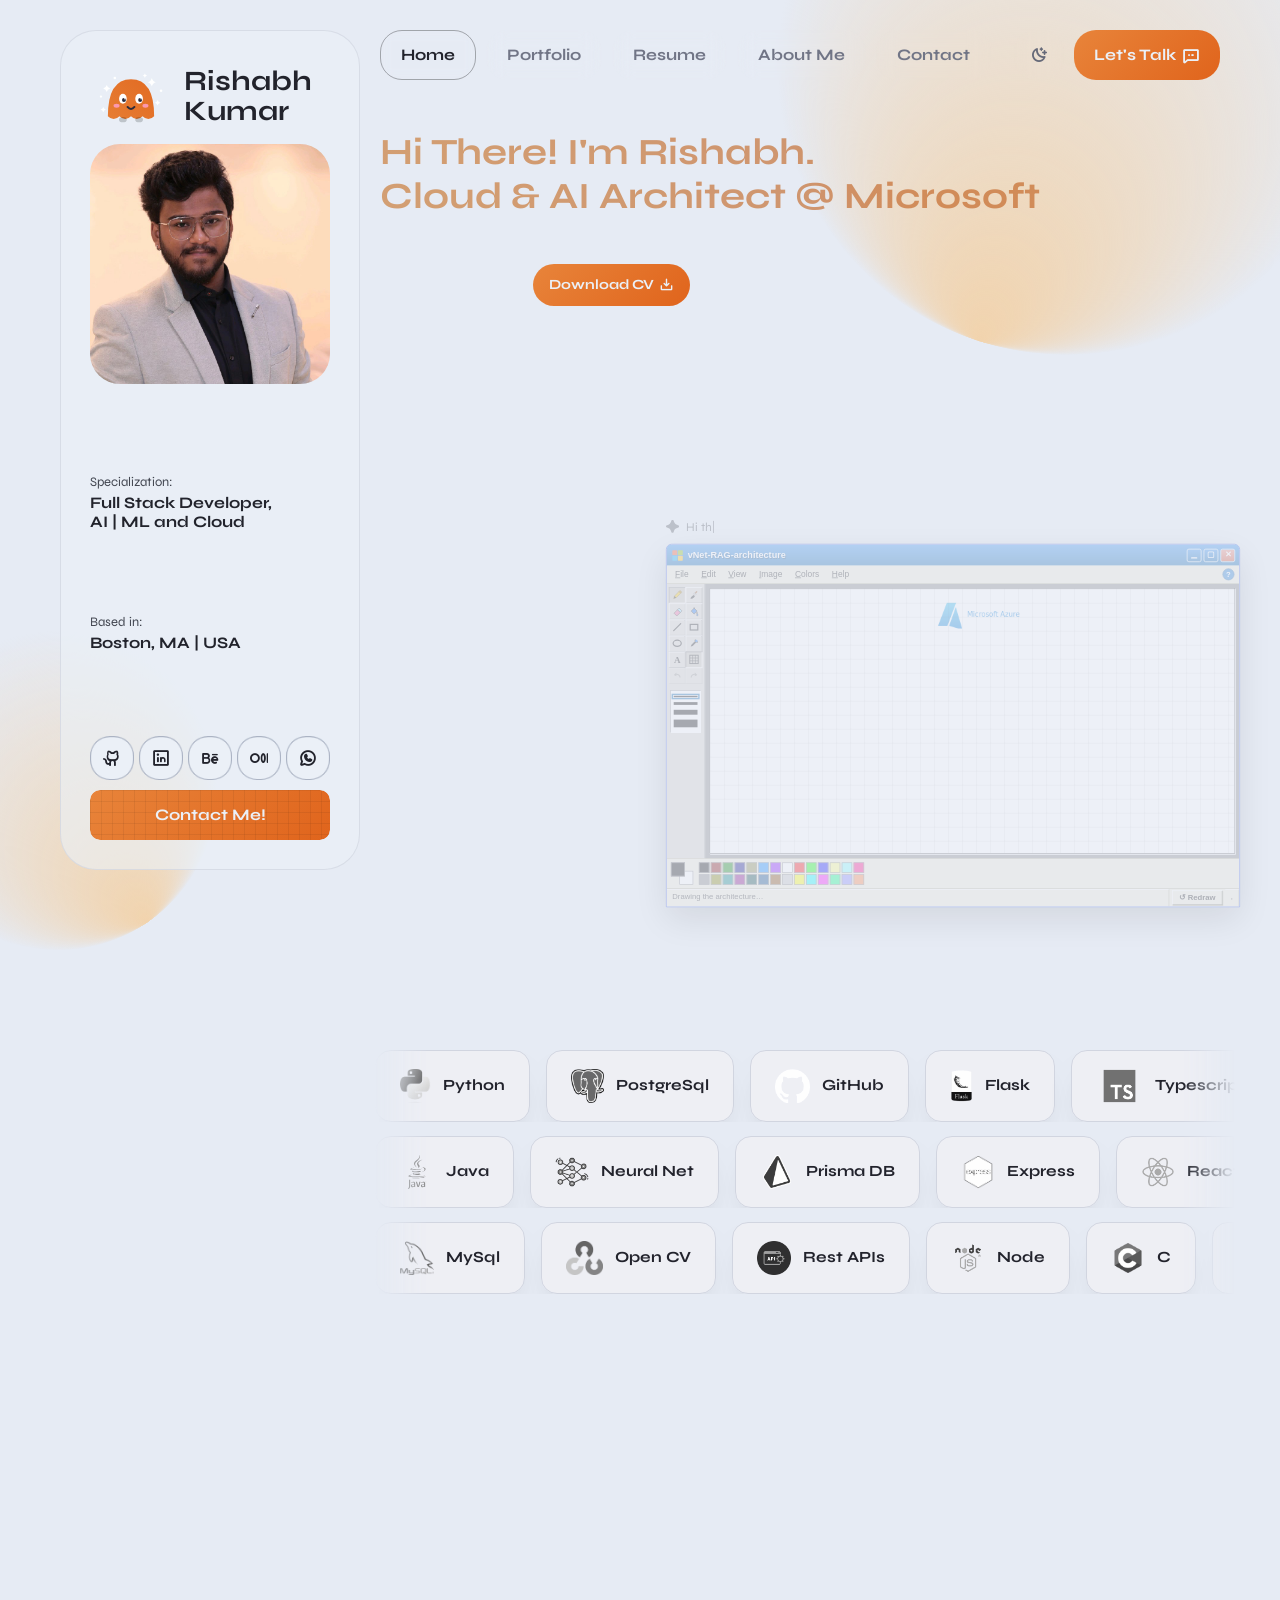
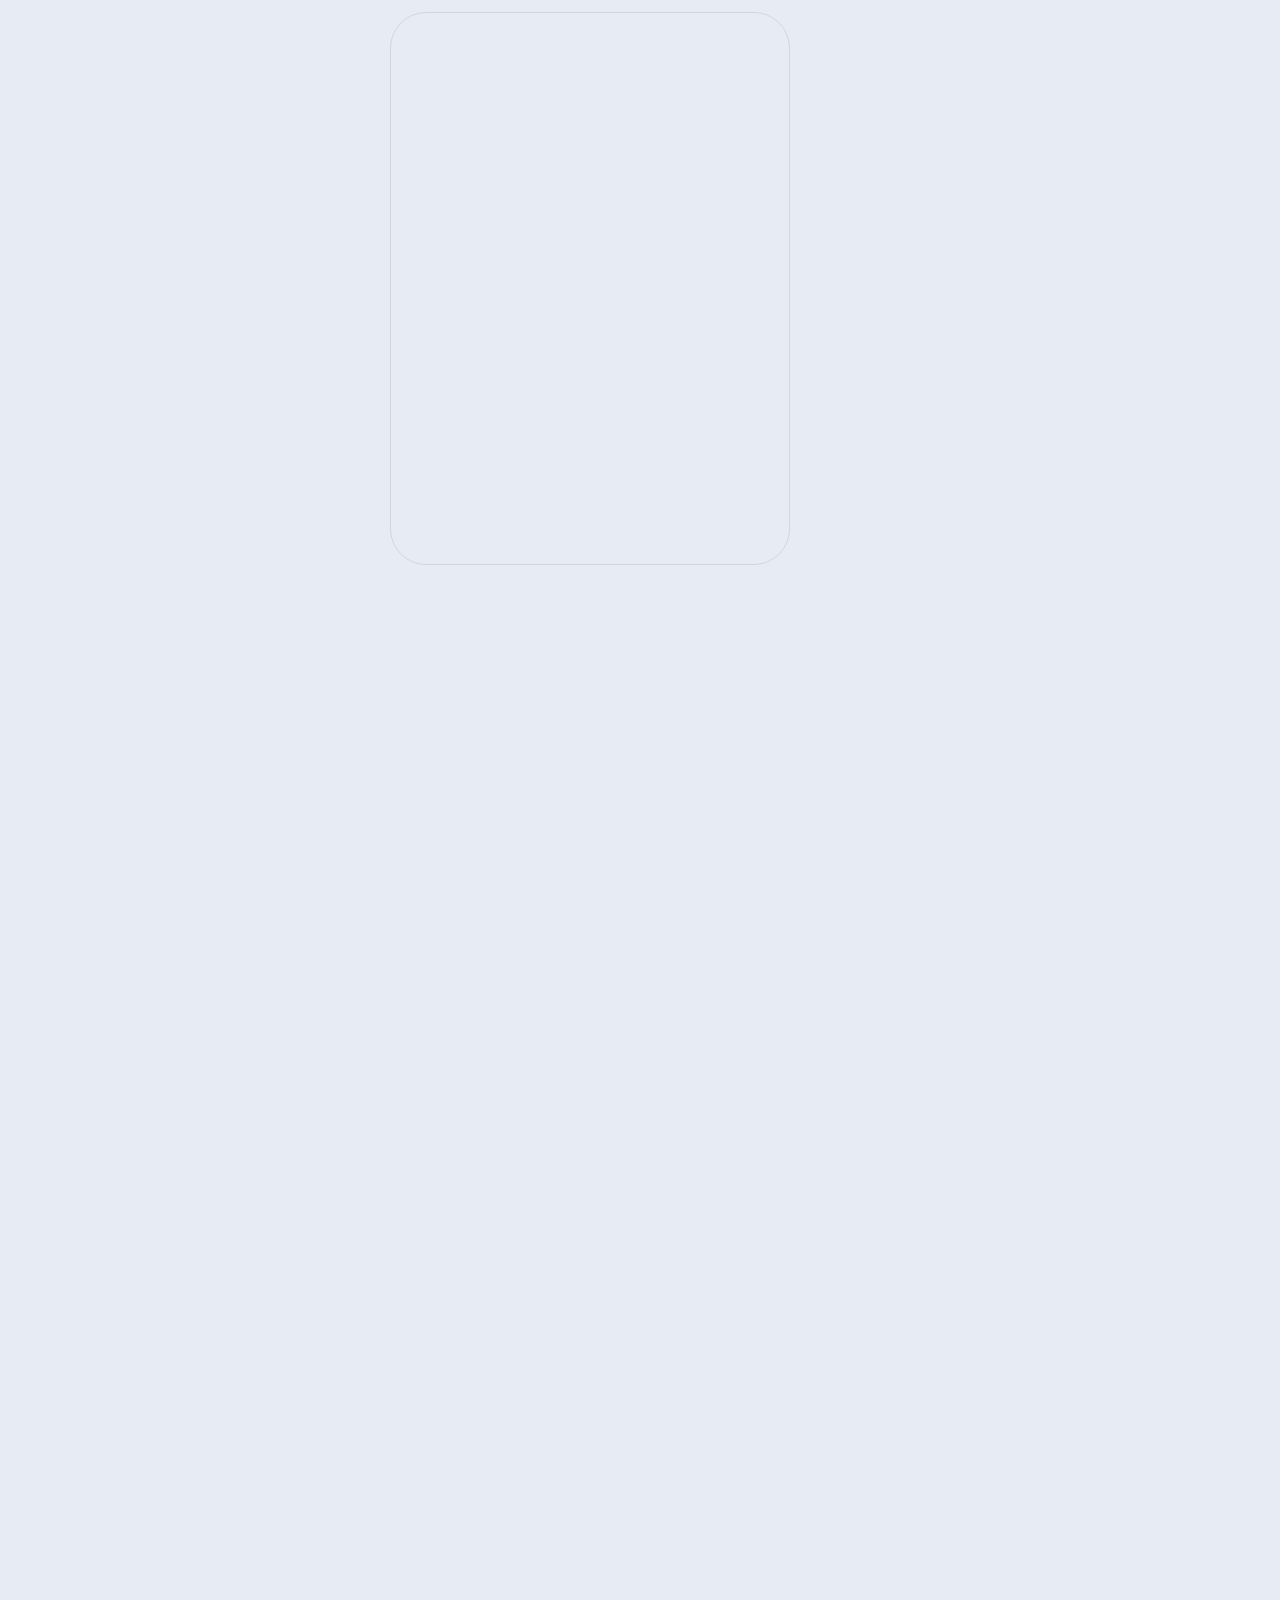
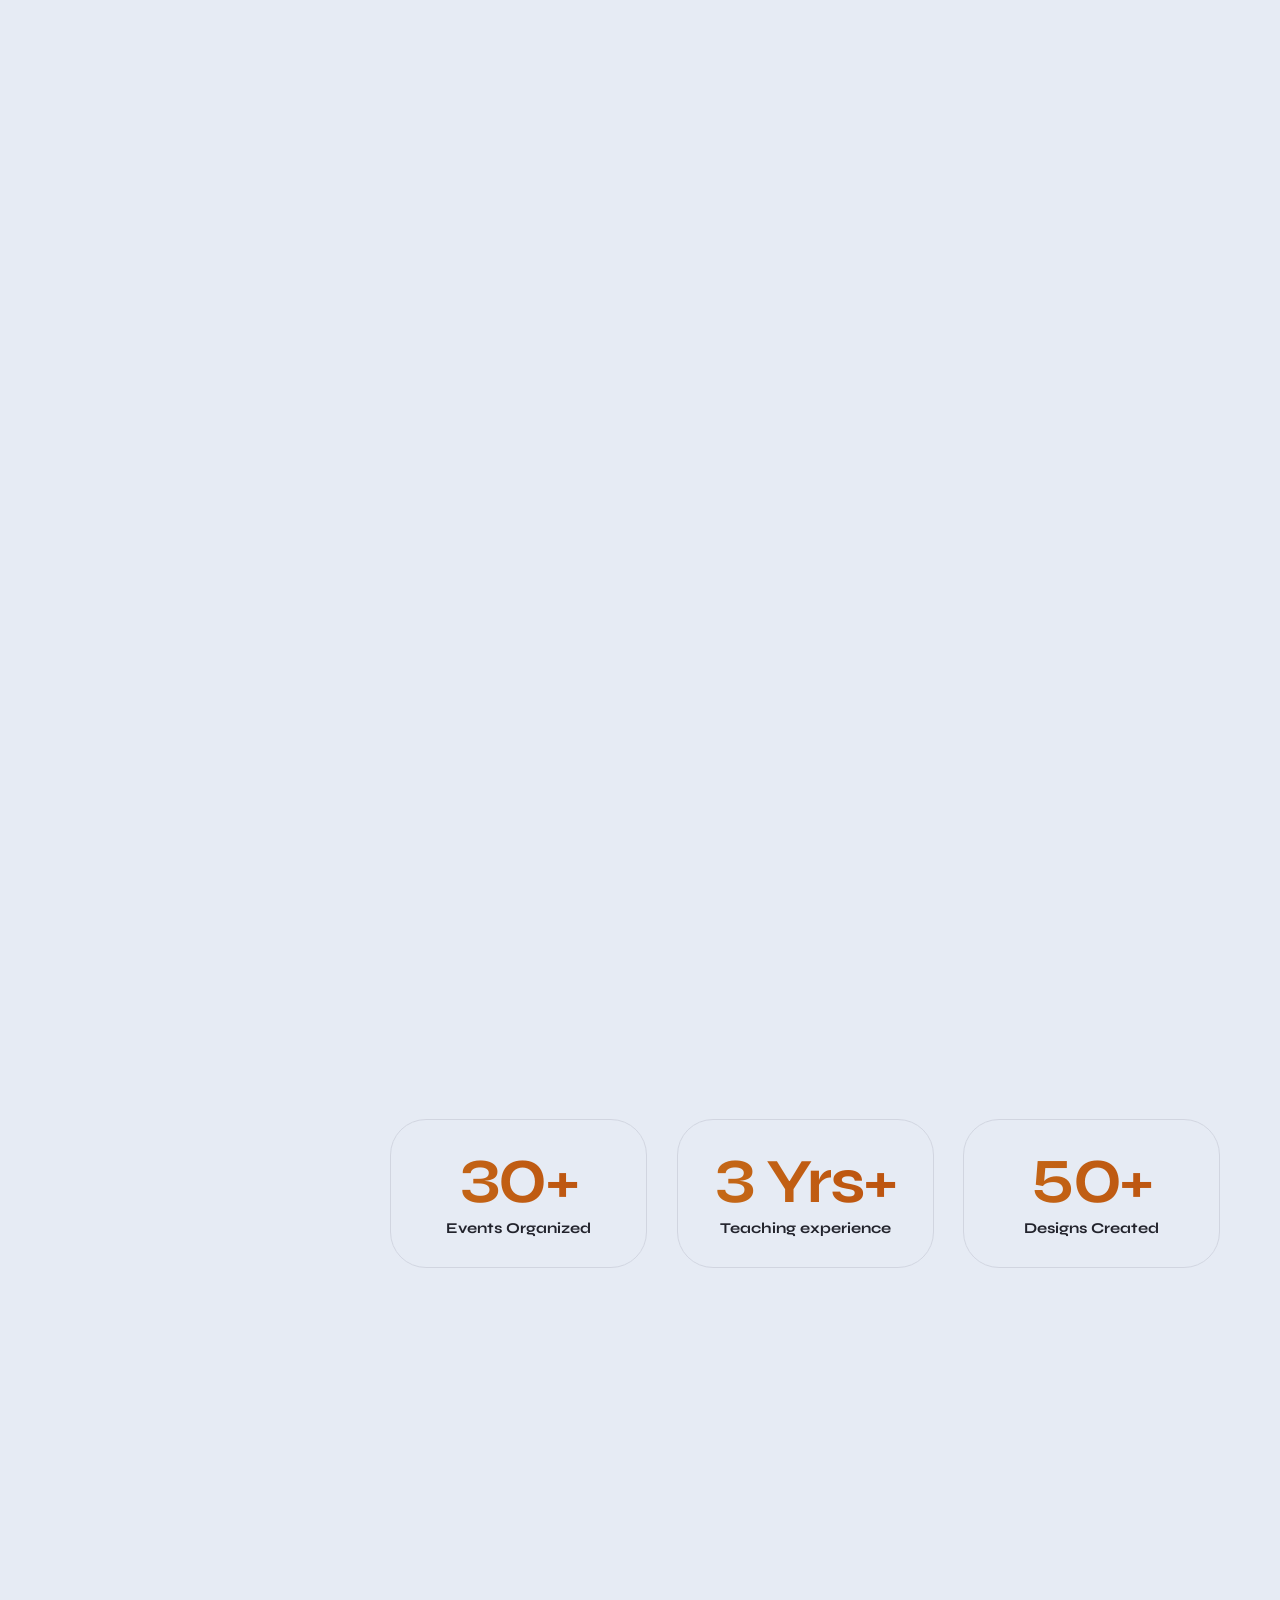
==== commit a8659d21: "Canvas drag: clip overflow (no scrollbar), pin caption in place, add XP 'not responding' title-bar s" ====
--- a/index.html
+++ b/index.html
@@ -2564,6 +2564,64 @@
 
       const clamp = (val, min, max) => Math.min(Math.max(val, min), max);
 
+      // ----- XP "Not Responding" smear trail -----
+      // The window title (e.g. "vNet-RAG-architecture") shown inside each ghost.
+      const titleTextEl = paint.querySelector('.mp-title');
+      const ghostTitle = (titleTextEl ? titleTextEl.textContent : '').trim();
+      // Last page point where we dropped a ghost, so we sample by distance
+      // (a smear every ~18px) rather than on every pointermove.
+      let lastGhostX = null, lastGhostY = null;
+      const GHOST_STEP = 18;
+
+      function spawnGhost() {
+        if (window.matchMedia('(prefers-reduced-motion: reduce)').matches) return;
+        // Measure the live title bar so the ghost matches its on-screen size
+        // and position exactly (the title bar is scaled by --mp-scale).
+        const tb = titlebar.getBoundingClientRect();
+        if (tb.width <= 0 || tb.height <= 0) return;
+        const g = document.createElement('div');
+        g.className = 'mp-drag-ghost';
+        g.style.left = (tb.left + window.scrollX) + 'px';
+        g.style.top = (tb.top + window.scrollY) + 'px';
+        g.style.width = tb.width + 'px';
+        g.style.height = tb.height + 'px';
+        // Scale the inner text/logo to match the title bar's render scale so
+        // the smear reads as a faithful copy of the bar.
+        const scale = tb.height / 30; // 30px is the title bar's design height
+        g.innerHTML =
+          '<span class="mp-drag-ghost-logo"><i></i><i></i><i></i><i></i></span>'
+          + '<span class="mp-drag-ghost-label"></span>';
+        g.querySelector('.mp-drag-ghost-label').textContent = ghostTitle;
+        g.style.fontSize = (13 * scale).toFixed(1) + 'px';
+        g.style.padding = (4 * scale).toFixed(1) + 'px ' + (8 * scale).toFixed(1) + 'px';
+        // Scale the rounded top corners to match the live window (.ms-paint
+        // uses border-radius: 8px 8px 0 0), so the smear isn't a hard rect.
+        g.style.borderRadius = (8 * scale).toFixed(1) + 'px ' + (8 * scale).toFixed(1) + 'px 0 0';
+        const logo = g.querySelector('.mp-drag-ghost-logo');
+        if (logo) {
+          const cell = (7 * scale).toFixed(2) + 'px';
+          logo.style.gridTemplateColumns = cell + ' ' + cell;
+          logo.style.gridTemplateRows = cell + ' ' + cell;
+          logo.style.marginRight = (7 * scale).toFixed(1) + 'px';
+        }
+        document.body.appendChild(g);
+        // Self-remove once the fade finishes (fallback timer in case the
+        // animationend event is missed, e.g. tab backgrounded mid-drag).
+        const remove = () => { if (g.parentNode) g.parentNode.removeChild(g); };
+        g.addEventListener('animationend', remove);
+        setTimeout(remove, 800);
+      }
+
+      function maybeSpawnGhost(pageX, pageY) {
+        if (lastGhostX === null) { lastGhostX = pageX; lastGhostY = pageY; spawnGhost(); return; }
+        const dist = Math.hypot(pageX - lastGhostX, pageY - lastGhostY);
+        if (dist >= GHOST_STEP) {
+          lastGhostX = pageX;
+          lastGhostY = pageY;
+          spawnGhost();
+        }
+      }
+
       const onPointerDown = (e) => {
         // Disable drag on mobile (in-flow layout below 992px — same
         // breakpoint used to hide resize handles).
@@ -2589,6 +2647,7 @@
         dx = (e.clientX + window.scrollX) - (r.left + window.scrollX);
         dy = (e.clientY + window.scrollY) - (r.top + window.scrollY);
         dragging = true;
+        lastGhostX = null; lastGhostY = null;
         titlebar.classList.add('dragging');
         titlebar.setPointerCapture && titlebar.setPointerCapture(e.pointerId);
         e.preventDefault();
@@ -2601,11 +2660,15 @@
         const pageY = e.clientY + window.scrollY;
         // Clamp only against the LEFT edge of the page so the user can't
         // push the widget off-screen on the side. Vertical and right-side
-        // movement are unrestricted — the page can scroll to it.
+        // movement are unrestricted — the user can drag it past the right
+        // wall; the overflow is clipped (html { overflow-x: clip }) so it
+        // simply disappears off-screen without spawning a scrollbar.
         const left = Math.max(0, pageX - dx);
         const top = Math.max(0, pageY - dy);
         wrap.style.left = left + 'px';
         wrap.style.top = top + 'px';
+        // Drop a fading title-bar smear behind the window as it moves.
+        maybeSpawnGhost(pageX, pageY);
       };
 
       const onPointerUp = (e) => {
@@ -2661,10 +2724,68 @@
         // bounding-rect dimensions map 1:1 to width/height.
         el.style.width = r.width + 'px';
         el.style.height = r.height + 'px';
+
+        // Keep the "Hi there! Doodle..." caption anchored where it loaded.
+        // It normally lives inside the wrap (position:absolute; bottom:100%)
+        // so it would travel with the widget when dragged. Detach it to
+        // <body> at its current page position so it stays put and is not
+        // draggable along with the canvas.
+        const caption = el.querySelector(':scope > .canvas-caption');
+        if (caption && !caption._pinned) {
+          const cr = caption.getBoundingClientRect();
+          caption._origPlacement = {
+            parent: caption.parentNode,
+            nextSibling: caption.nextSibling,
+          };
+          caption._pinned = true;
+          el._pinnedCaption = caption;
+          document.body.appendChild(caption);
+          caption.classList.add('is-caption-pinned');
+          caption.style.left = (cr.left + window.scrollX) + 'px';
+          caption.style.top = (cr.top + window.scrollY) + 'px';
+          caption.style.width = cr.width + 'px';
+        }
+      };
+
+      // Return the pinned caption to its original slot inside the wrap and
+      // clear the inline overrides. Used when the widget is reset/unfloated.
+      function __restoreCaption(el) {
+        const caption = el && el._pinnedCaption;
+        if (!caption) return;
+        caption.classList.remove('is-caption-pinned');
+        caption.style.left = '';
+        caption.style.top = '';
+        caption.style.width = '';
+        caption.style.display = '';
+        const op = caption._origPlacement;
+        if (op && op.parent && caption.parentNode !== op.parent) {
+          if (op.nextSibling && op.nextSibling.parentNode === op.parent) {
+            op.parent.insertBefore(caption, op.nextSibling);
+          } else {
+            op.parent.appendChild(caption);
+          }
+        }
+        caption._origPlacement = null;
+        caption._pinned = false;
+        el._pinnedCaption = null;
+      }
+
+      // Hide/show the pinned caption when the widget enters/leaves a state
+      // (maximized / docked) where the in-wrap caption is normally hidden.
+      // The pinned caption is a <body> child, so the CSS rules that hide the
+      // in-wrap caption don't reach it — toggle it explicitly here.
+      window.__syncPinnedCaption = function (el) {
+        const caption = el && el._pinnedCaption;
+        if (!caption) return;
+        const hide = el.classList.contains('is-maximized')
+          || el.classList.contains('is-minimized-bottom')
+          || el.style.display === 'none';
+        caption.style.display = hide ? 'none' : '';
       };
 
       window.__unfloatWidget = function (el) {
         if (!el) return;
+        __restoreCaption(el);
         el.classList.remove('is-floating');
         el.style.left = '';
         el.style.top = '';
@@ -3280,8 +3401,9 @@
         const pageX = e.clientX + window.scrollX;
         const pageY = e.clientY + window.scrollY;
         // Only clamp against the left/top edges of the page so the user
-        // can't shove it off-screen on those sides. The page can scroll
-        // to it on the right/bottom.
+        // can't shove it off-screen on those sides. The right/bottom are
+        // free — the overflow is clipped (html { overflow-x: clip }) so
+        // dragging past the right wall hides it without a scrollbar.
         const left = Math.max(0, pageX - dx);
         const top = Math.max(0, pageY - dy);
         chat.style.left = left + 'px';
@@ -4618,6 +4740,7 @@
           paintRoot.classList.add('minimized');
           wrapEl.classList.add('is-minimized-bottom');
         }
+        if (typeof window.__syncPinnedCaption === 'function') window.__syncPinnedCaption(wrapEl);
       });
 
       if (maxBtn) maxBtn.addEventListener('click', (e) => {
@@ -4646,6 +4769,7 @@
               preMinState = null;
             }
             refitAndRedrawIfPossible();
+            if (typeof window.__syncPinnedCaption === 'function') window.__syncPinnedCaption(wrapEl);
             return;
           }
           preMaxState = {
@@ -4660,6 +4784,7 @@
         // Reading clientWidth in fitCanvas() forces a layout flush, so calling it synchronously
         // here picks up the new size. rAF was unreliable (paused in background tabs).
         refitAndRedrawIfPossible();
+        if (typeof window.__syncPinnedCaption === 'function') window.__syncPinnedCaption(wrapEl);
       });
 
       // Keep canvas crisp when the maximized window changes size
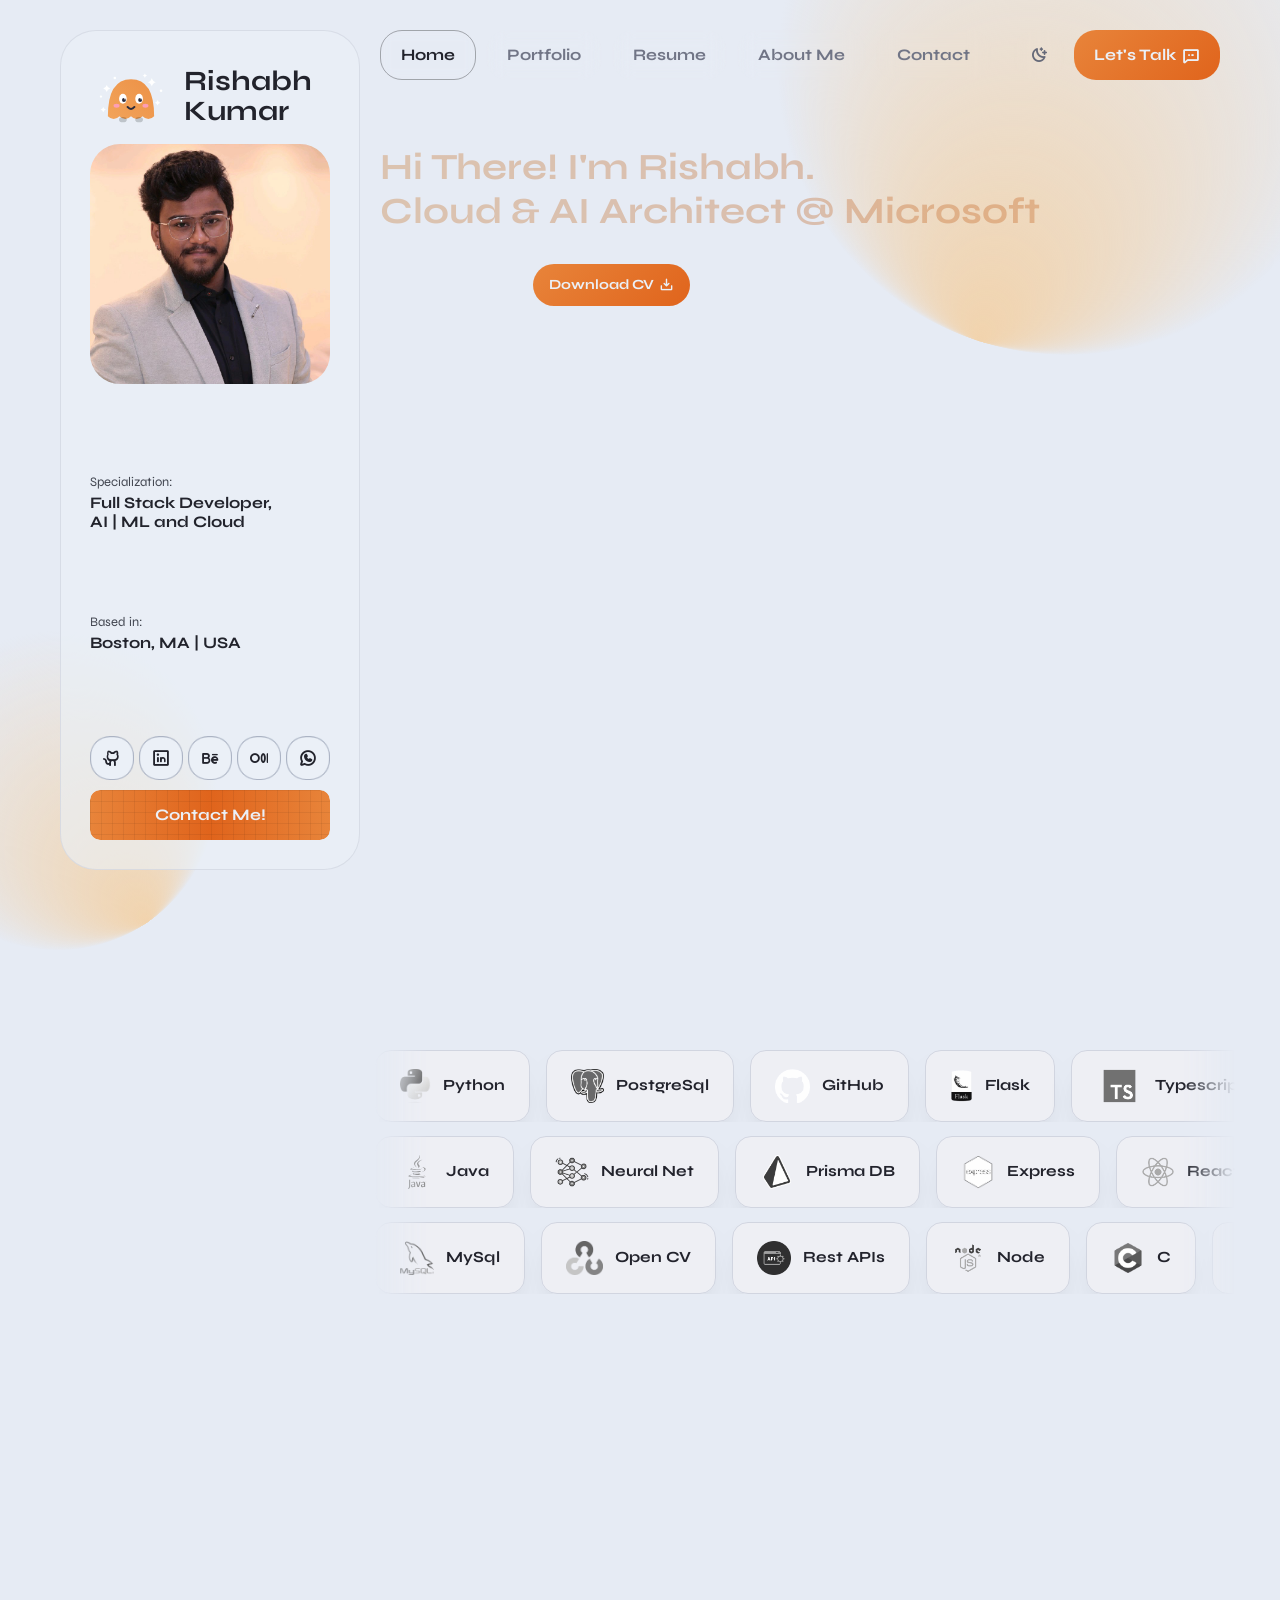
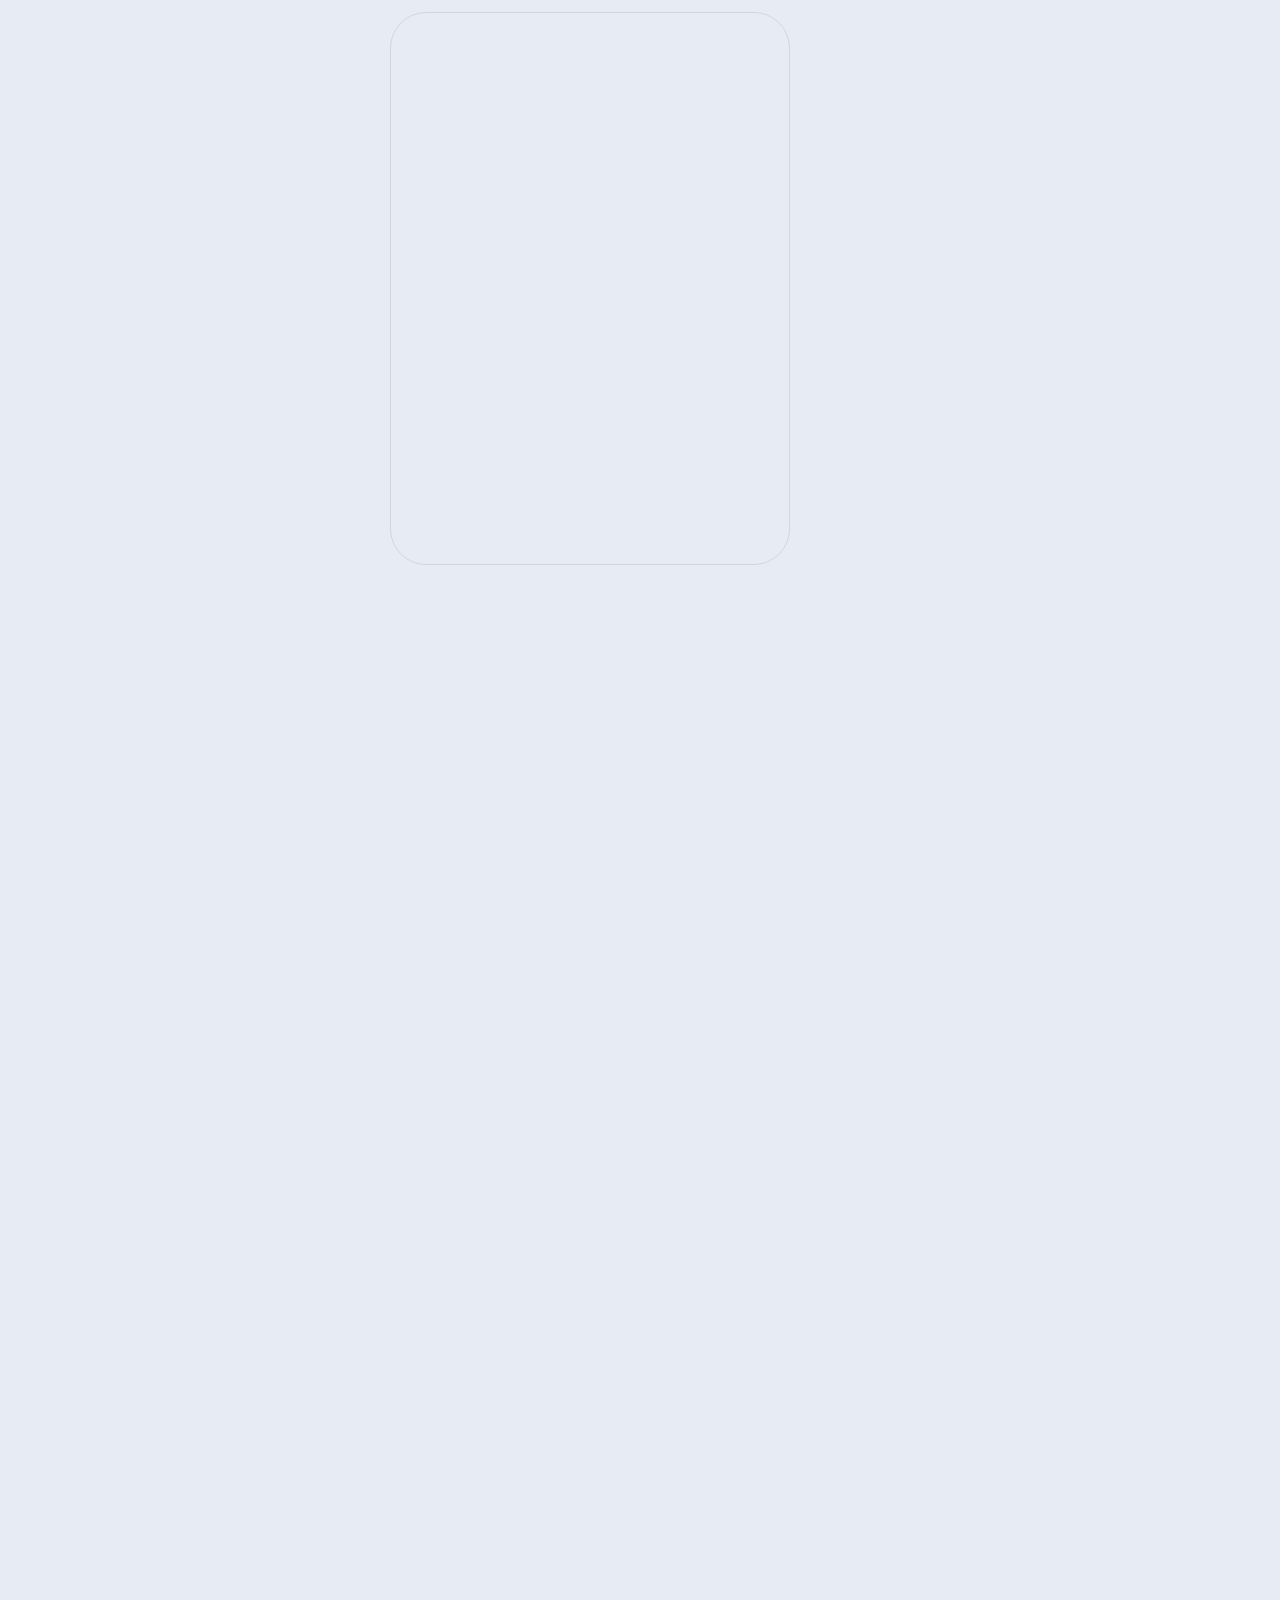
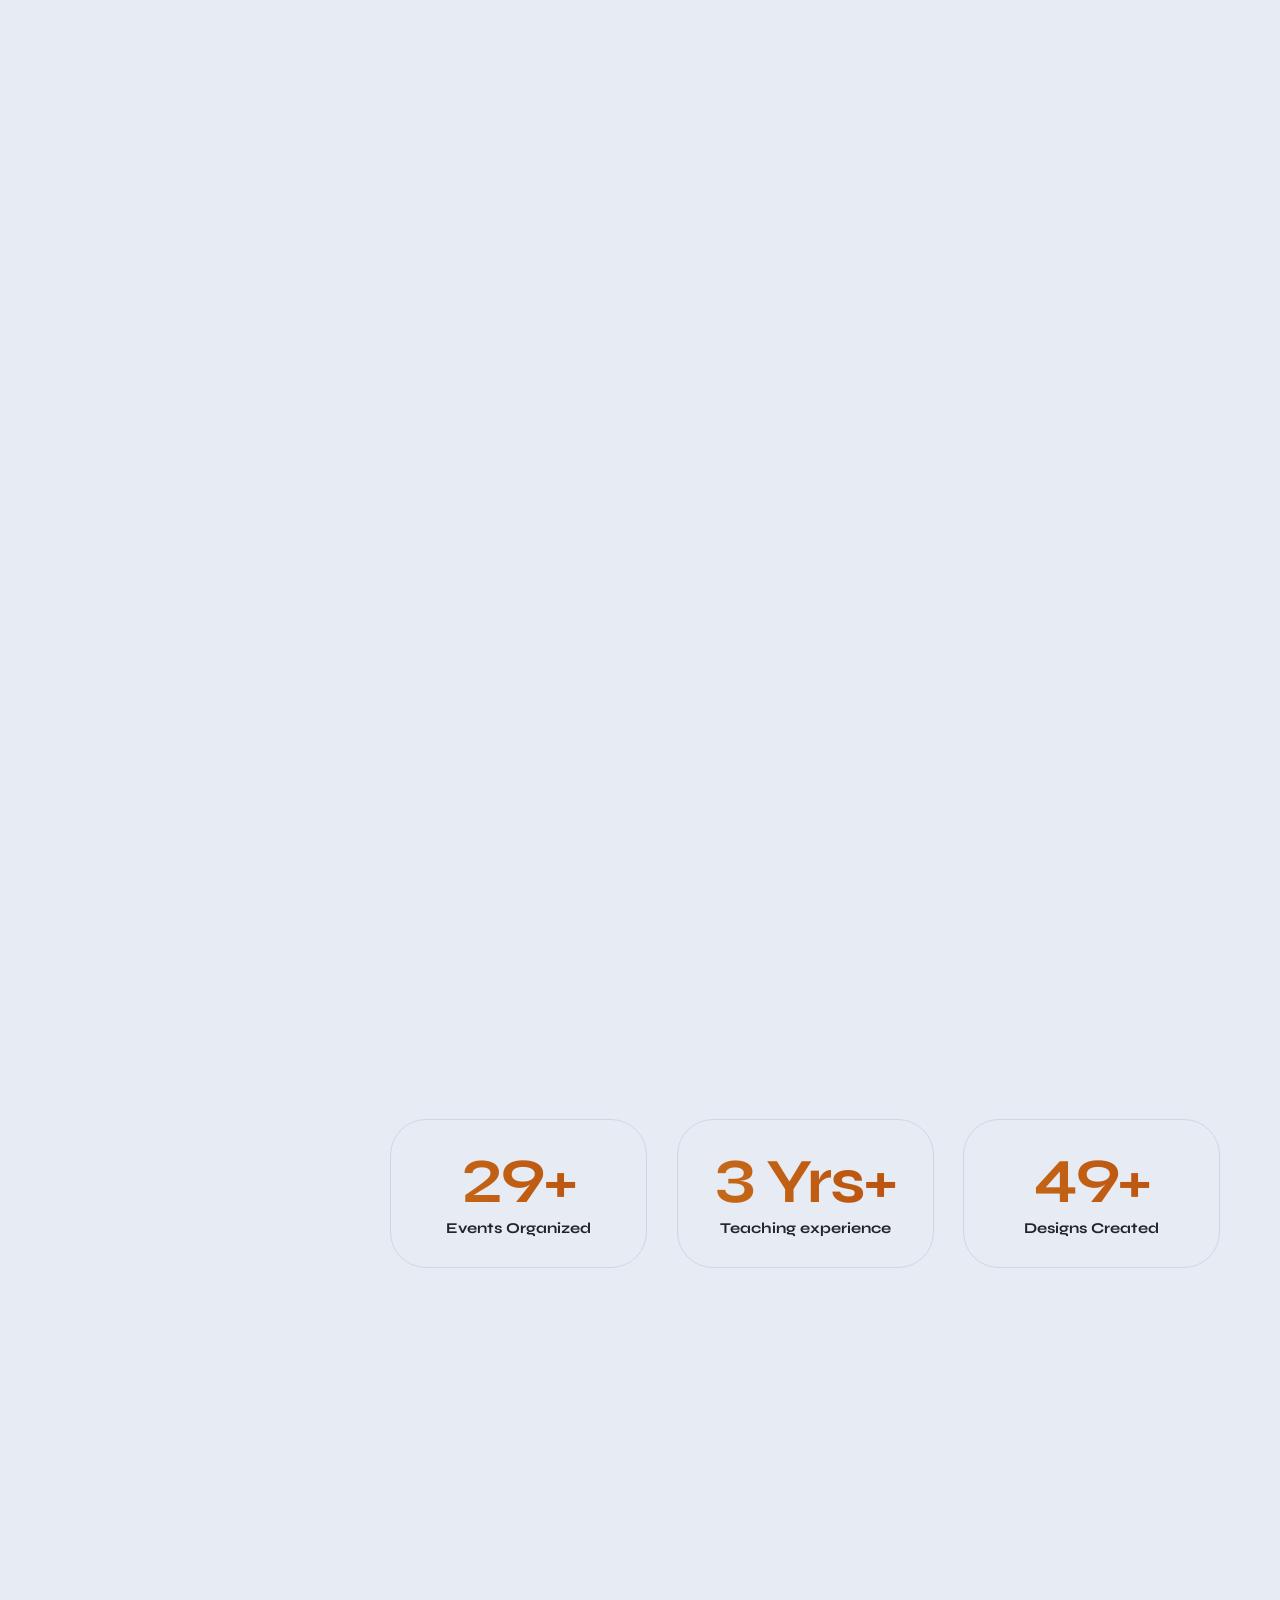
==== commit 23c70bad: "Mascot: softer light-theme orange; Contact button: horizontal streaming gradient (light only, static" ====
--- a/index.html
+++ b/index.html
@@ -169,8 +169,8 @@
               <defs>
                 <linearGradient id="gradientFill" gradientUnits="userSpaceOnUse" x1="9.9604" y1="75.0338" x2="75.0387"
                   y2="9.9555">
-                  <stop offset="0" style="stop-color:var(--accent)" />
-                  <stop offset="1" style="stop-color:var(--secondary)" />
+                  <stop offset="0" style="stop-color:var(--mascot-c1)" />
+                  <stop offset="1" style="stop-color:var(--mascot-c2)" />
                 </linearGradient>
               </defs>
               <g class="cm-float">
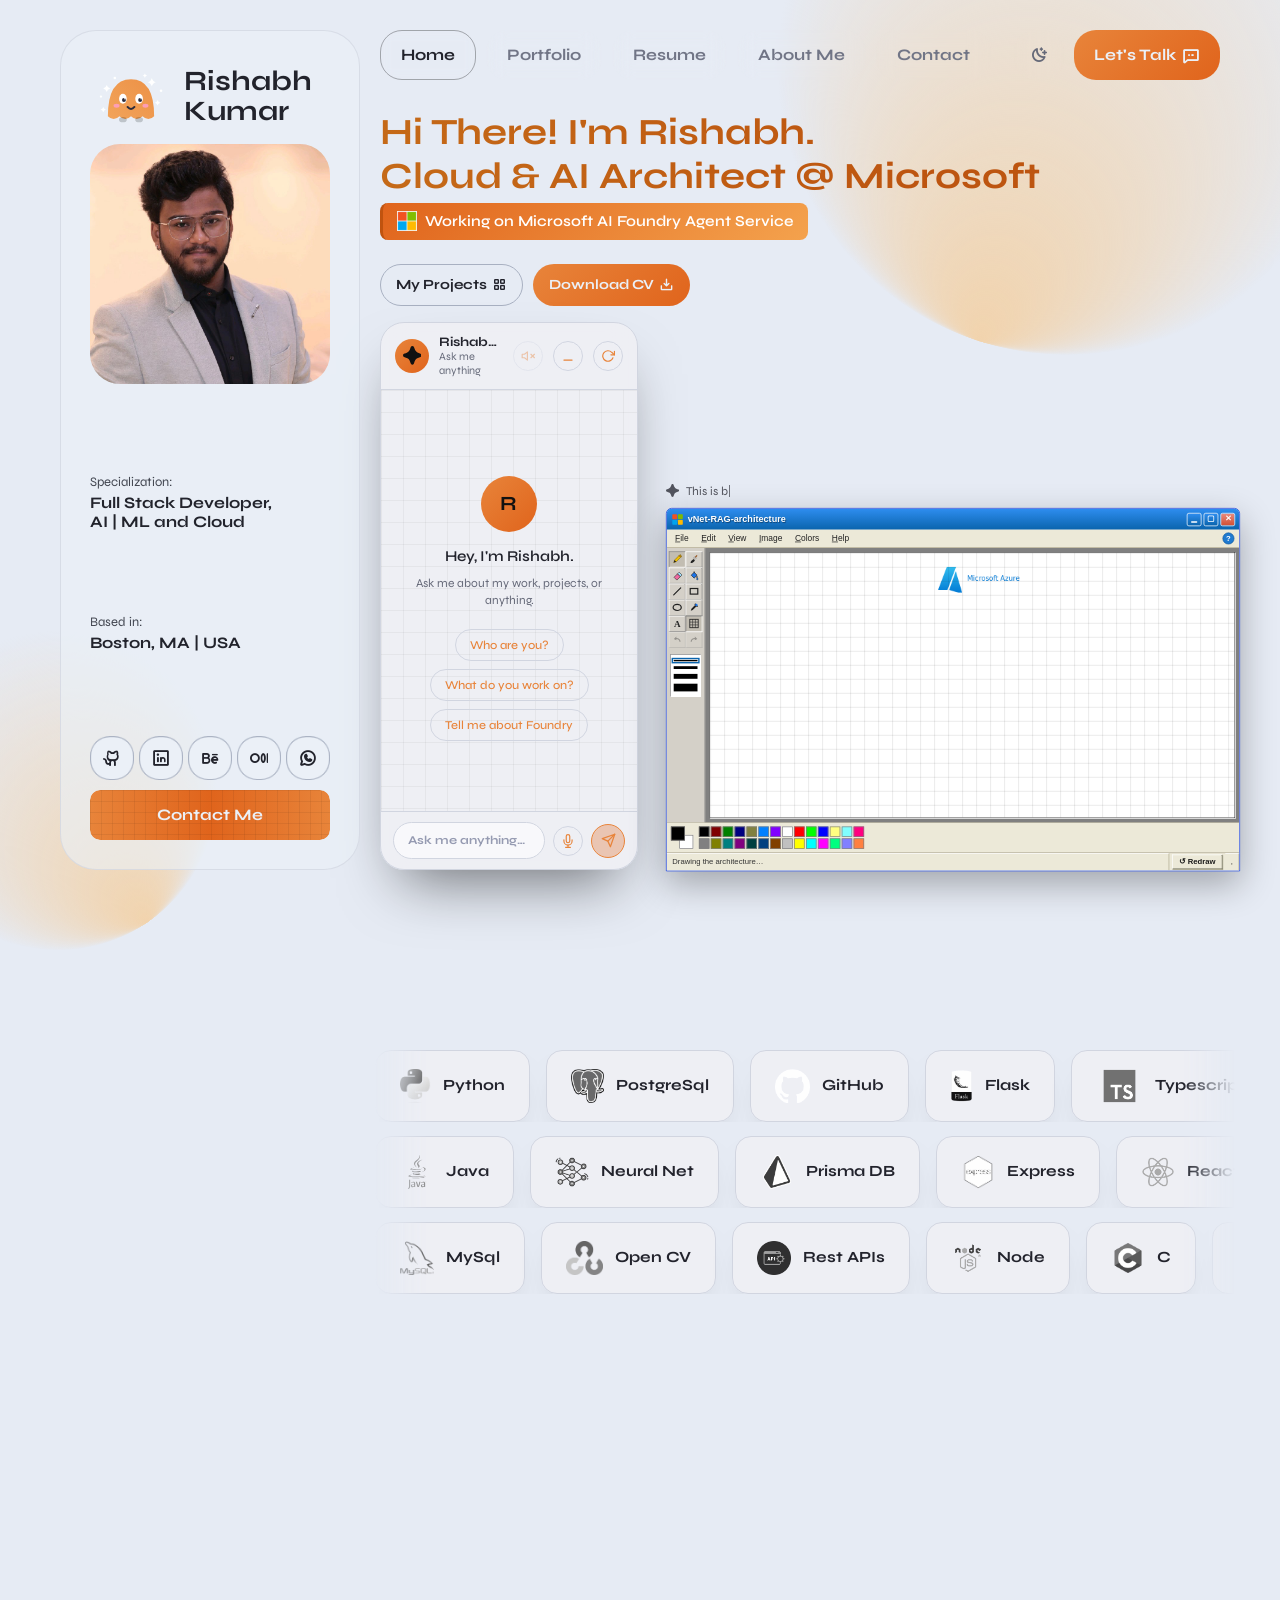
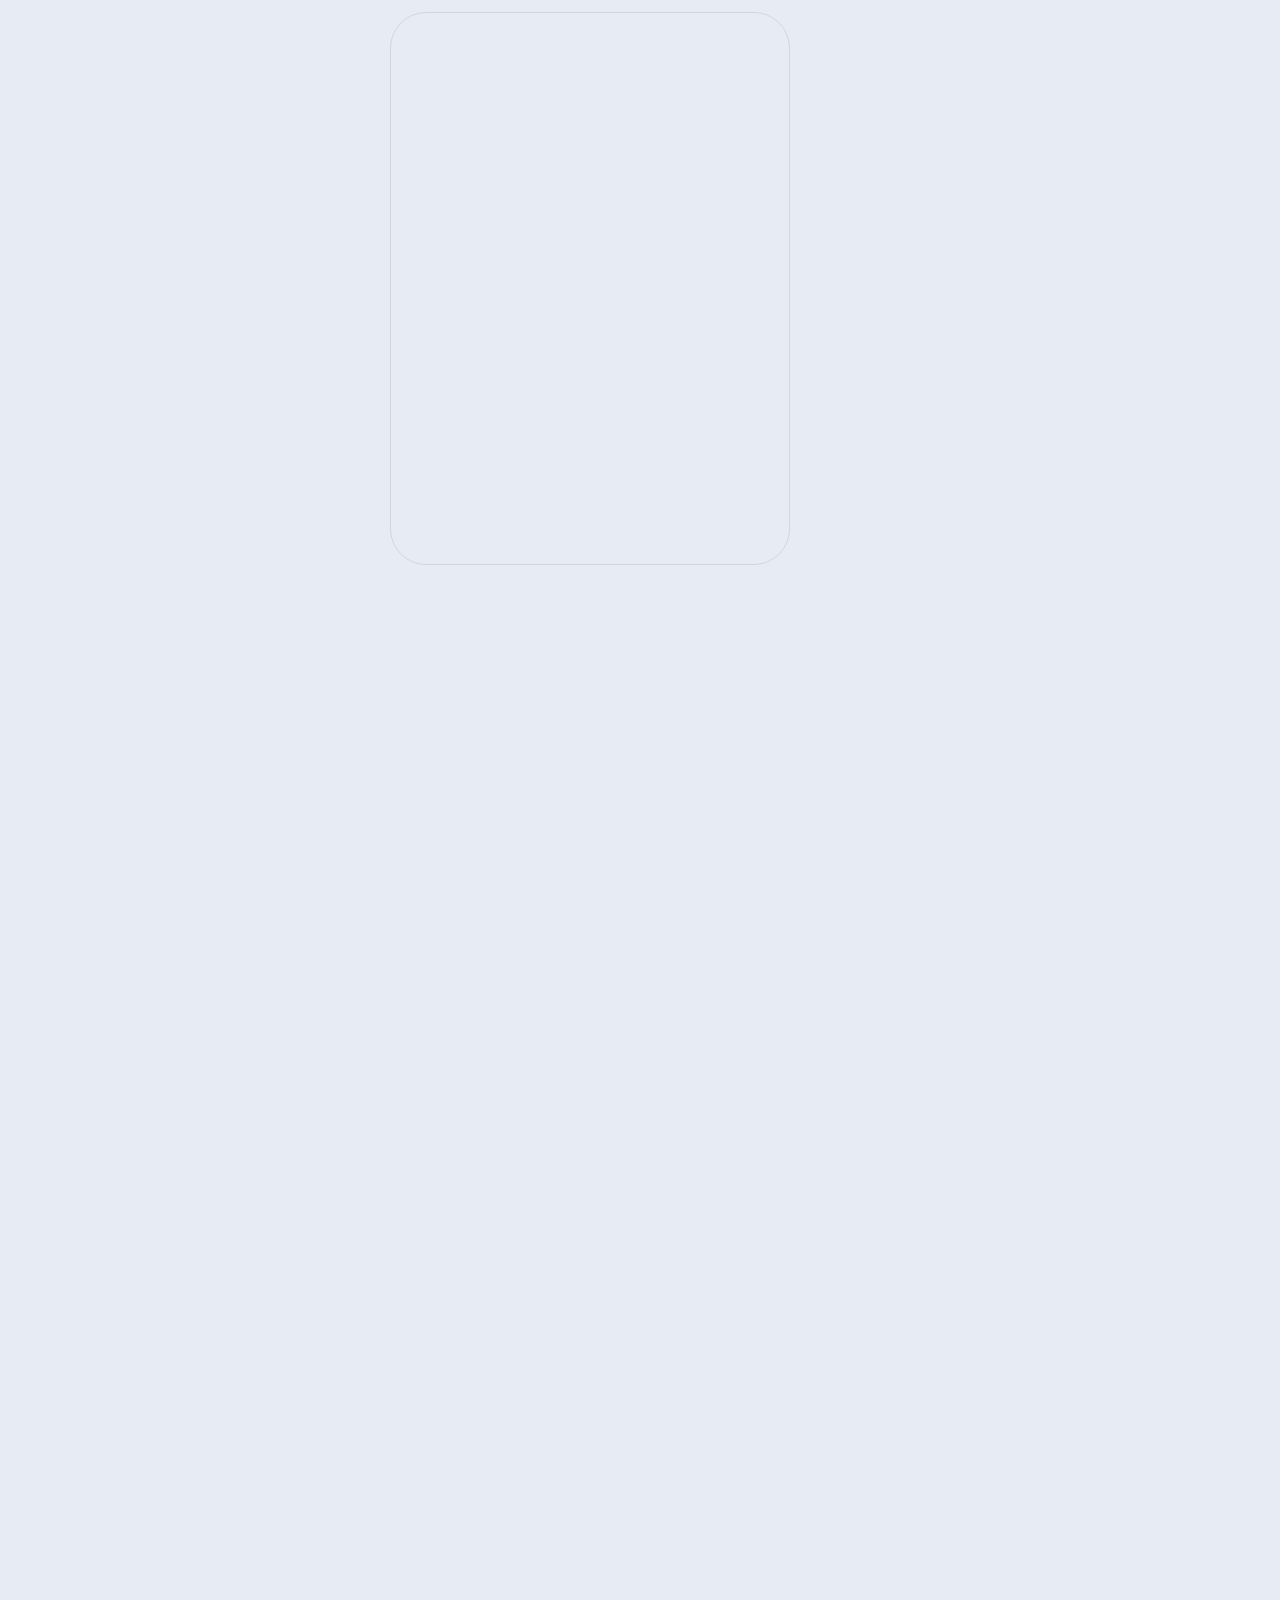
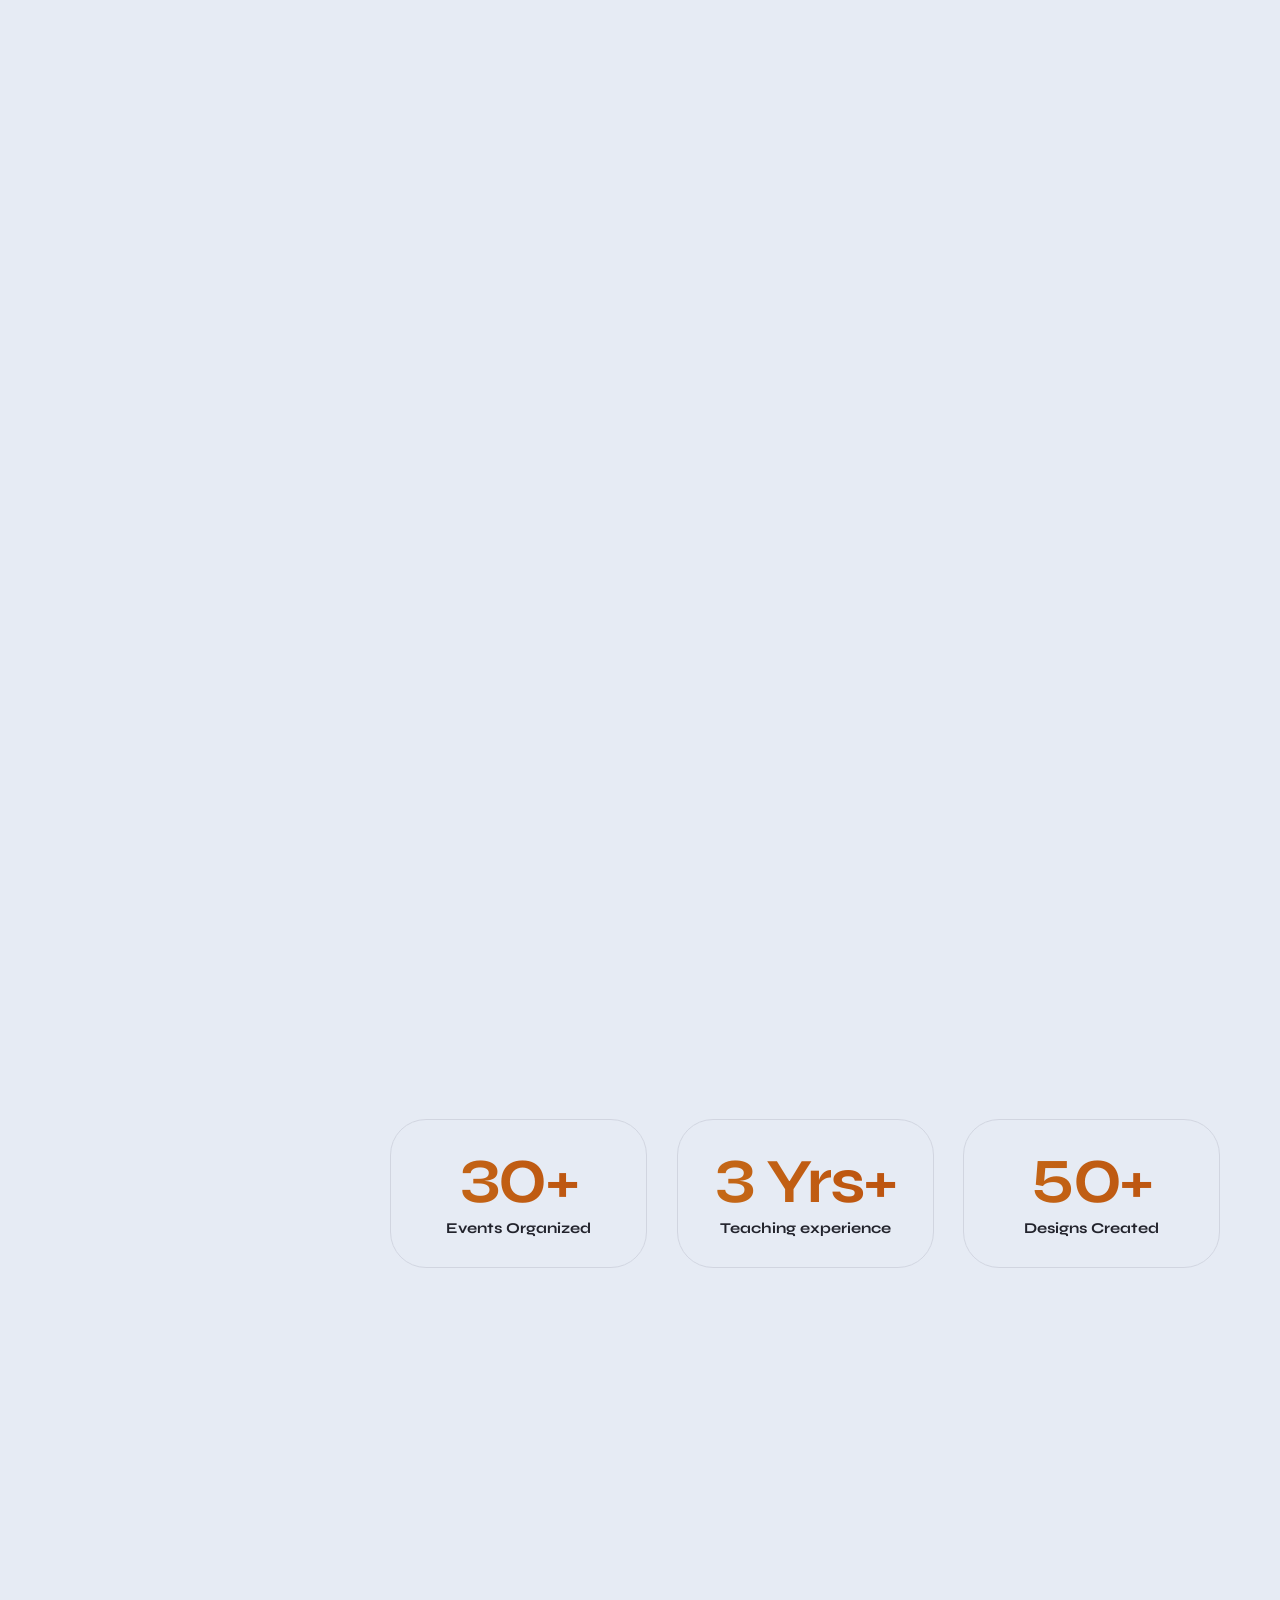
==== commit 01ab7686: "Spelling fixes" ====
--- a/index.html
+++ b/index.html
@@ -386,7 +386,7 @@
         <div class="avatar__btnholder">
           <a class="btn btn-default btn-fullwidth btn-hover btn-hover-accent btn-contact-grid" href="#contact"
             target="_blank">
-            <span class="btn-caption">Contact Me!</span>
+            <span class="btn-caption">Contact Me</span>
           </a>
         </div>
       </div>
@@ -726,7 +726,7 @@
 
         <!-- Content Block - H2 Section Title Start -->
         <div class="content__block section-grid-title">
-          <h2 class="h2__title animate-in-up">Tech I have worked with:</h2>
+          <h2 class="h2__title animate-in-up">Tech I have worked with</h2>
         </div>
         <!-- Content Block - H2 Section Title End -->
 
@@ -981,7 +981,7 @@
             </svg>
             <span>Portfolio</span>
           </p>
-          <h2 class="h2__title animate-in-up">My Project Portfolio!</h2>
+          <h2 class="h2__title animate-in-up">My Project Portfolio</h2>
         </div>
 
 
@@ -1510,7 +1510,7 @@
                 </div>
                 <div class="col-12 col-md-5">
                   <h5 class="resume-lines__title animate-in-up">Manipal University Jaipur</h5>
-                  <p class="resume-lines__source animate-in-up">Backelors of Technology in
+                  <p class="resume-lines__source animate-in-up">Bachelors of Technology in
                     <a href="#0" class="text-link-bold" target="_blank">Information Technology</a>
                   </p>
                 </div>
@@ -1551,7 +1551,7 @@
             </svg>
             <span>More About Me</span>
           </p>
-          <h2 class="h2__title animate-in-up">Turning complex problems into simple designs and then solving them!</h2>
+          <h2 class="h2__title animate-in-up">Turning complex problems into simple designs and then solving them</h2>
         </div>
         <!-- Content Block - H2 Section Title End -->
 
@@ -1601,11 +1601,11 @@
               <!-- About Me Description Start -->
               <div class="col-12 col-xl-8 grid-item about-descr">
                 <p class="small animate-in-up">
-                  As a Cloud and AI Solutions Engineer, I design and build scalable cloud architectures and intelligent
-                  AI/ML solutions that drive innovation. Beyond my professional work, I've organized city and national
-                  level hackathons and entrepreneurial events, led teams of nearly 200 people, and mentored and judged
-                  at numerous tech competitions. I also have a strong passion for design & refining UI/UX and crafting
-                  branding elements to create exceptional digital experiences.
+                  I'm a Cloud and AI Solutions Engineer who designs scalable cloud architectures alongside intelligent
+                  AI/ML solutions that drive innovation. Beyond my engineering work, I've organized city to national
+                  level hackathons, led teams of nearly 200 people, mentored at numerous tech competitions, and served
+                  as a judge. I'm also deeply passionate about design, refining UI/UX while crafting branding elements
+                  that create exceptional digital experiences.
                 </p>
 
               </div>
@@ -1618,7 +1618,7 @@
                     <small class="top">Leadership Exp Doc:</small>
 
                     <a href="https://drive.google.com/file/d/1xLtrW9OdHboJhsAPDPU7354SvxiOXPkV/view?usp=sharing"
-                      class="small text-link-bold" target="_blank"><u>Goto Leadership Doc ↗</u></a>
+                      class="small text-link-bold" target="_blank"><u>Go to Leadership Doc ↗</u></a>
 
                   </h6>
                 </div>
@@ -1626,14 +1626,14 @@
                   <h6>
                     <small class="top">Teaching Exp Doc:</small>
                     <a href="https://drive.google.com/file/d/1SJ87Rlq3x_mySbesHHP0B775XUaUTiq4/view?usp=sharing"
-                      class="small text-link-bold" target="_blank"><u>Goto Teaching Document ↗</u></a>
+                      class="small text-link-bold" target="_blank"><u>Go to Teaching Document ↗</u></a>
                   </h6>
                 </div>
                 <div class="about-info__item animate-in-up">
                   <h6>
                     <small class="top">Design Exp Doc:</small>
                     <a href="https://www.behance.net/gallery/177691749/Personal-Portfolio" class="small text-link-bold"
-                      target="_blank"><u>Goto Design Portfolio ↗</u></a>
+                      target="_blank"><u>Go to Design Portfolio ↗</u></a>
                   </h6>
                 </div>
 
@@ -1662,8 +1662,7 @@
             </svg>
             <span>Contact</span>
           </p>
-          <h2 class="h2__title  animate-in-up">Let's Connect! Reach Out to Me! Network Together!
-
+          <h2 class="h2__title  animate-in-up">Let's Connect! Reach out to me here:
           </h2>
         </div>
         <!-- Content Block - H2 Section Title End -->
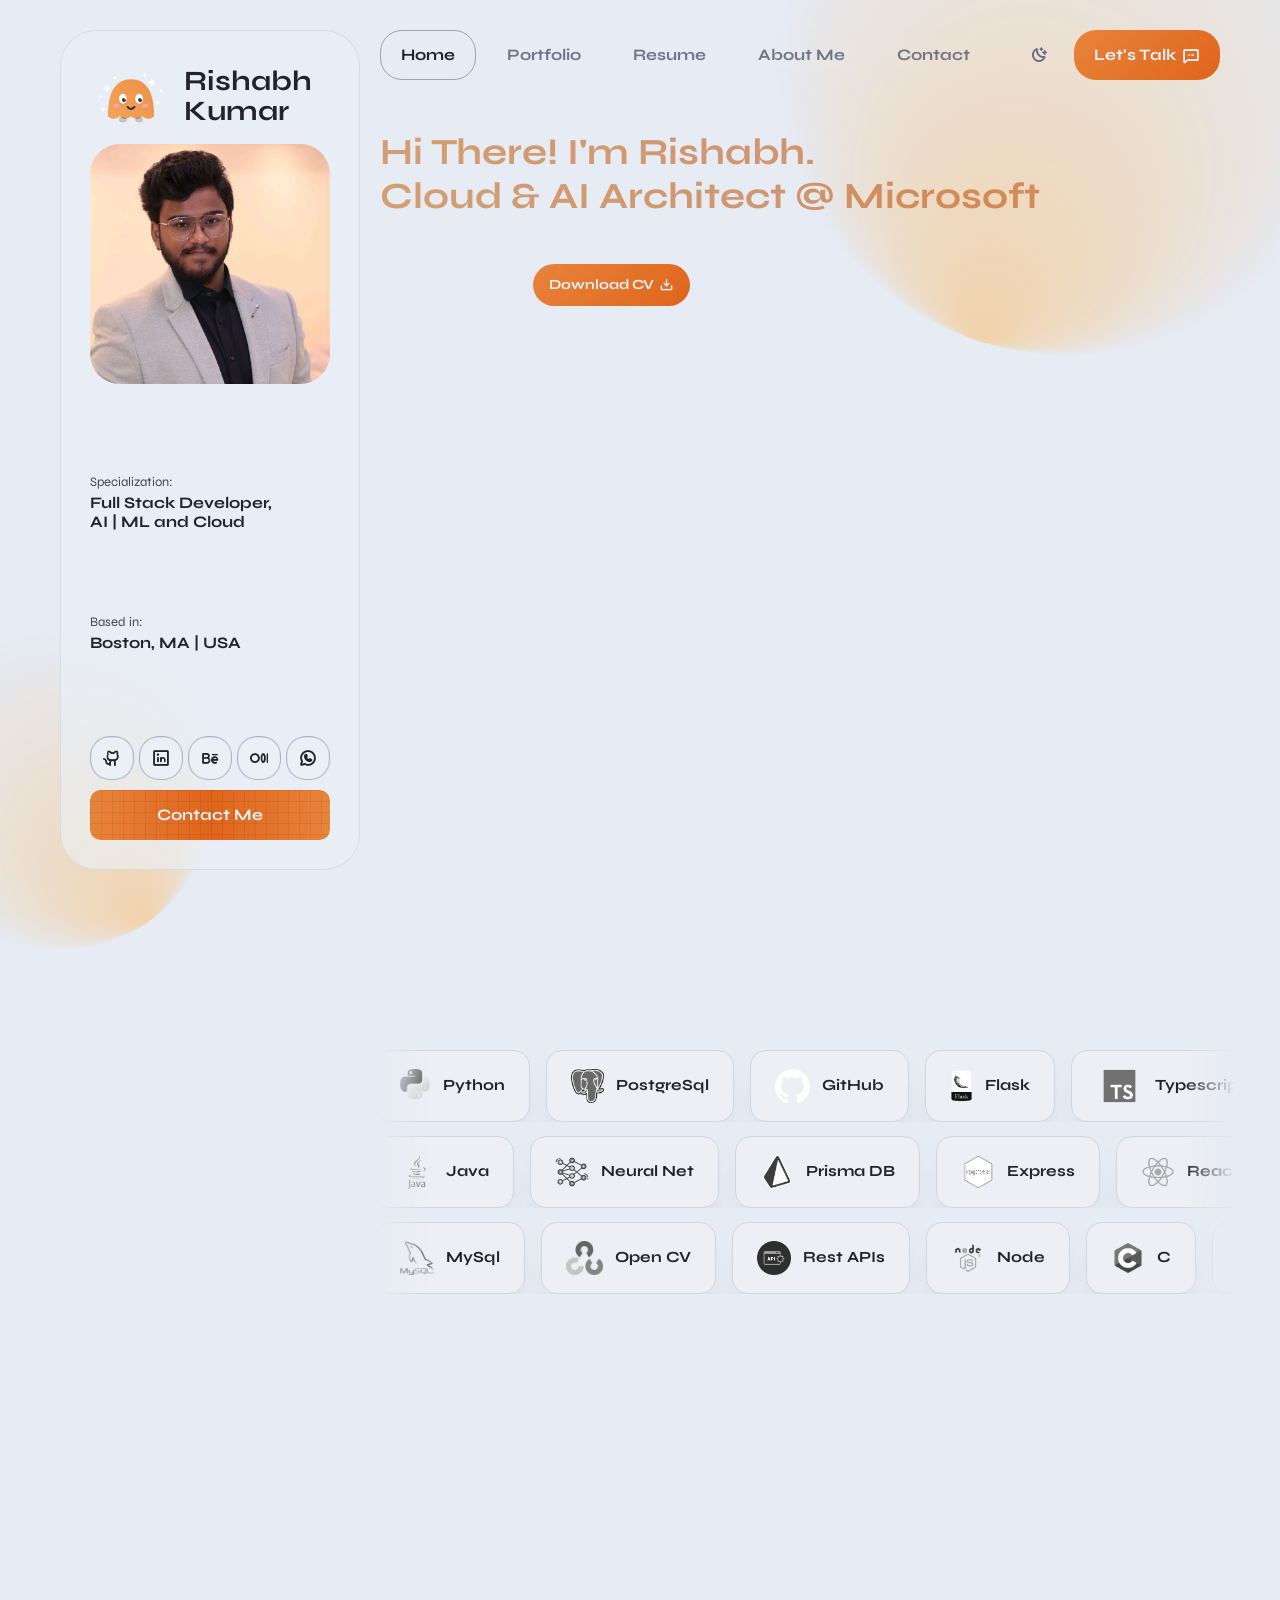
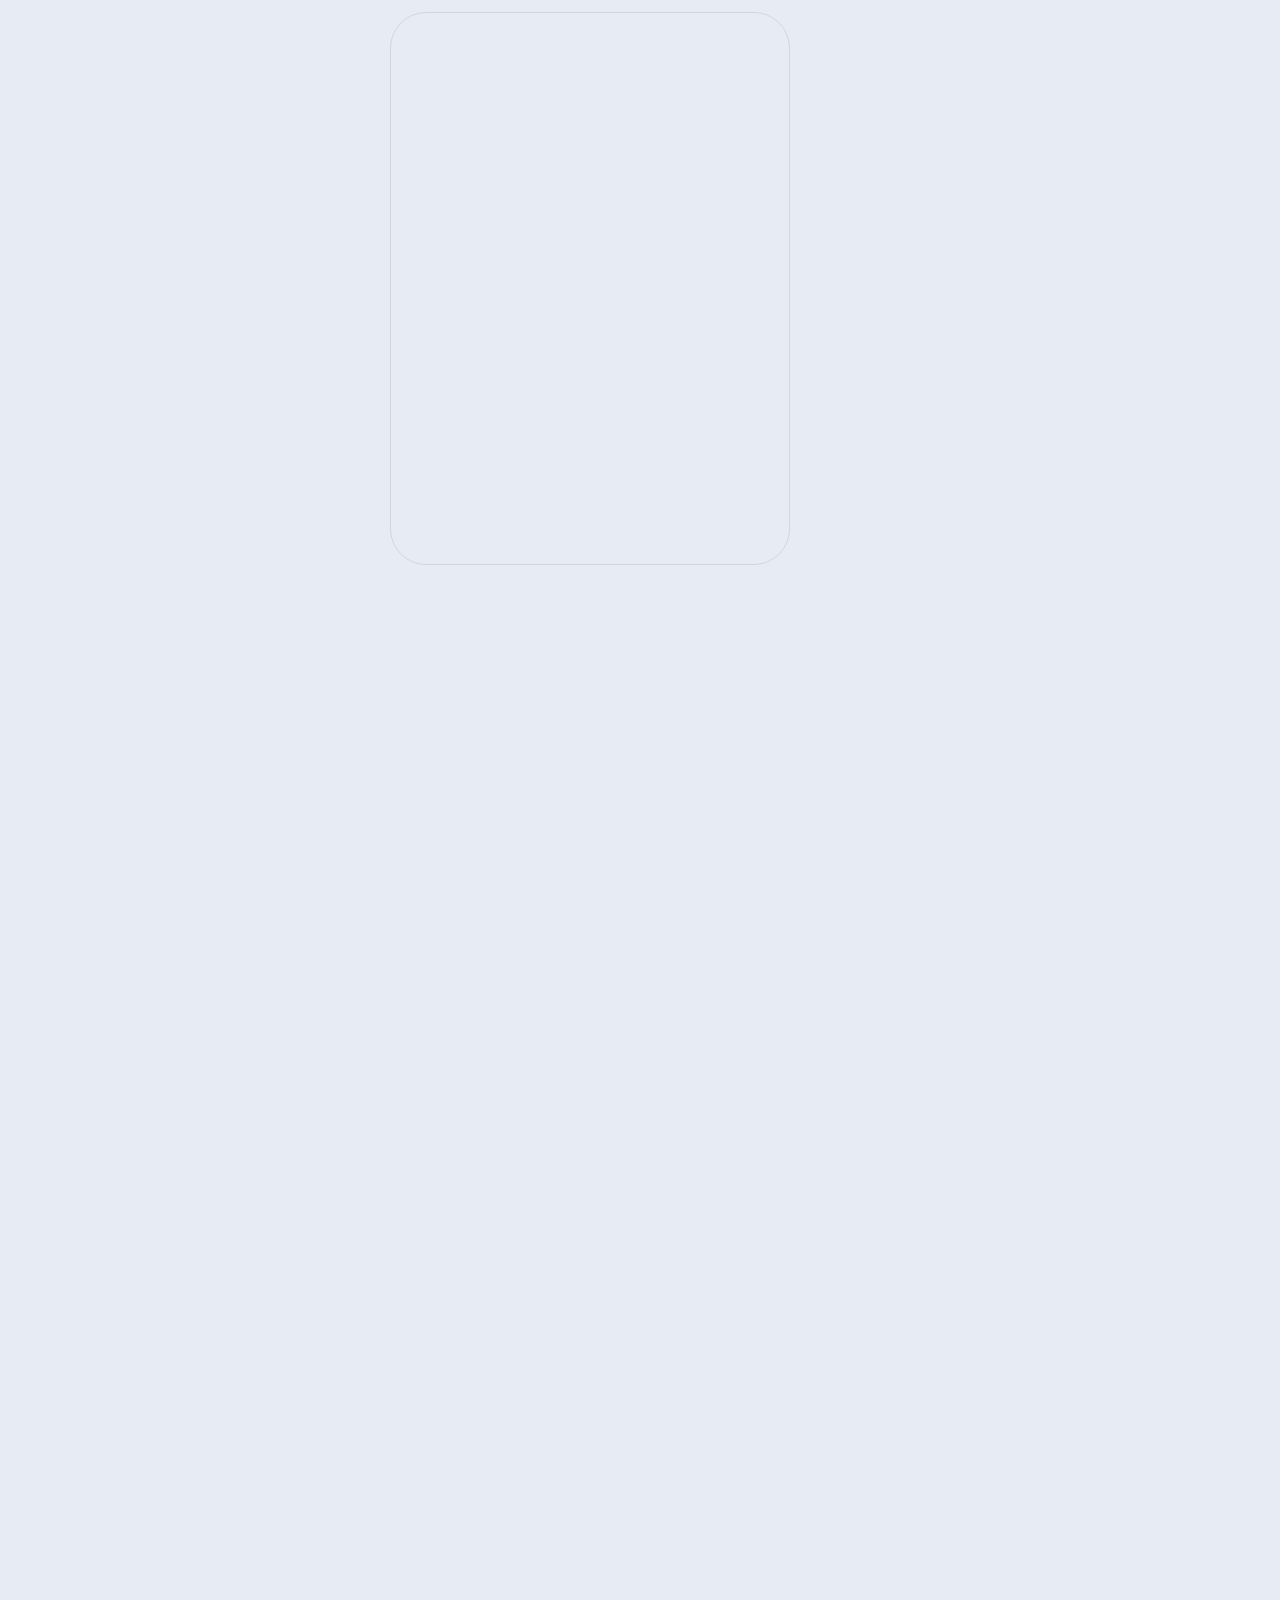
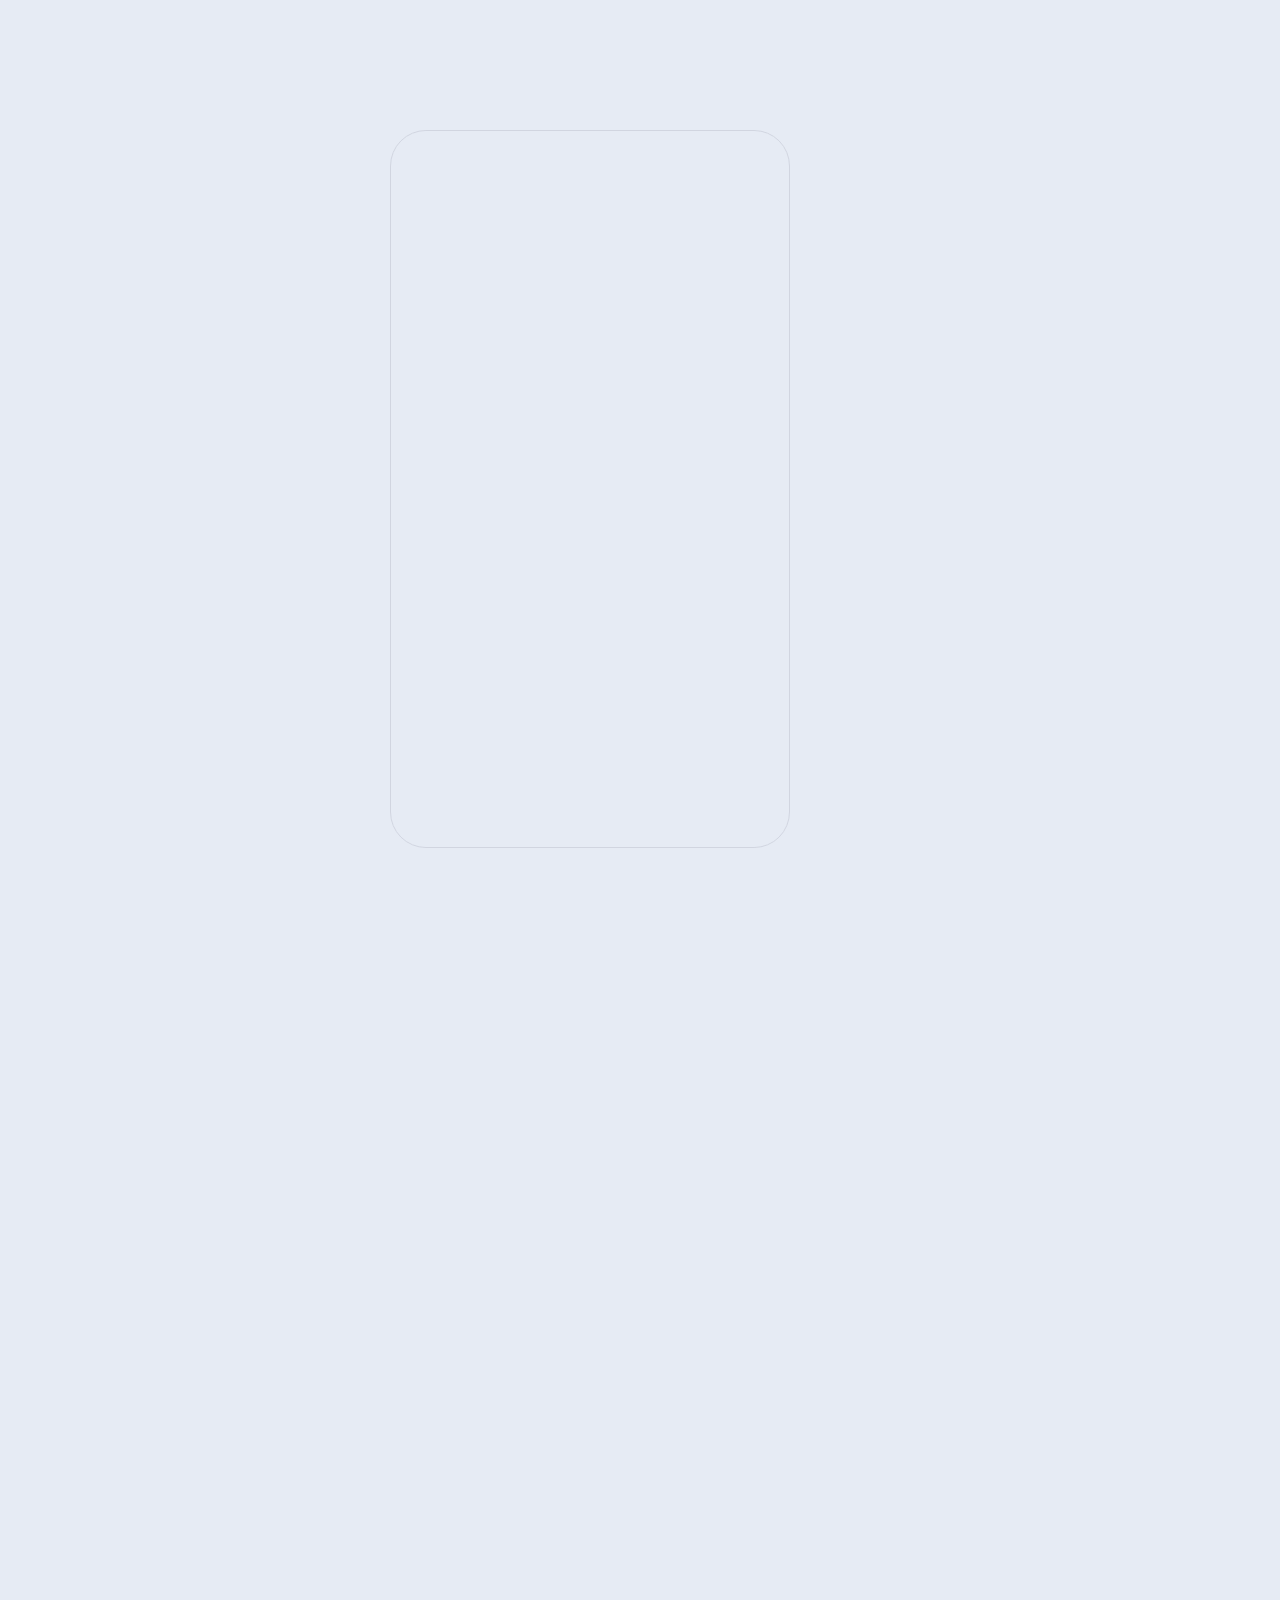
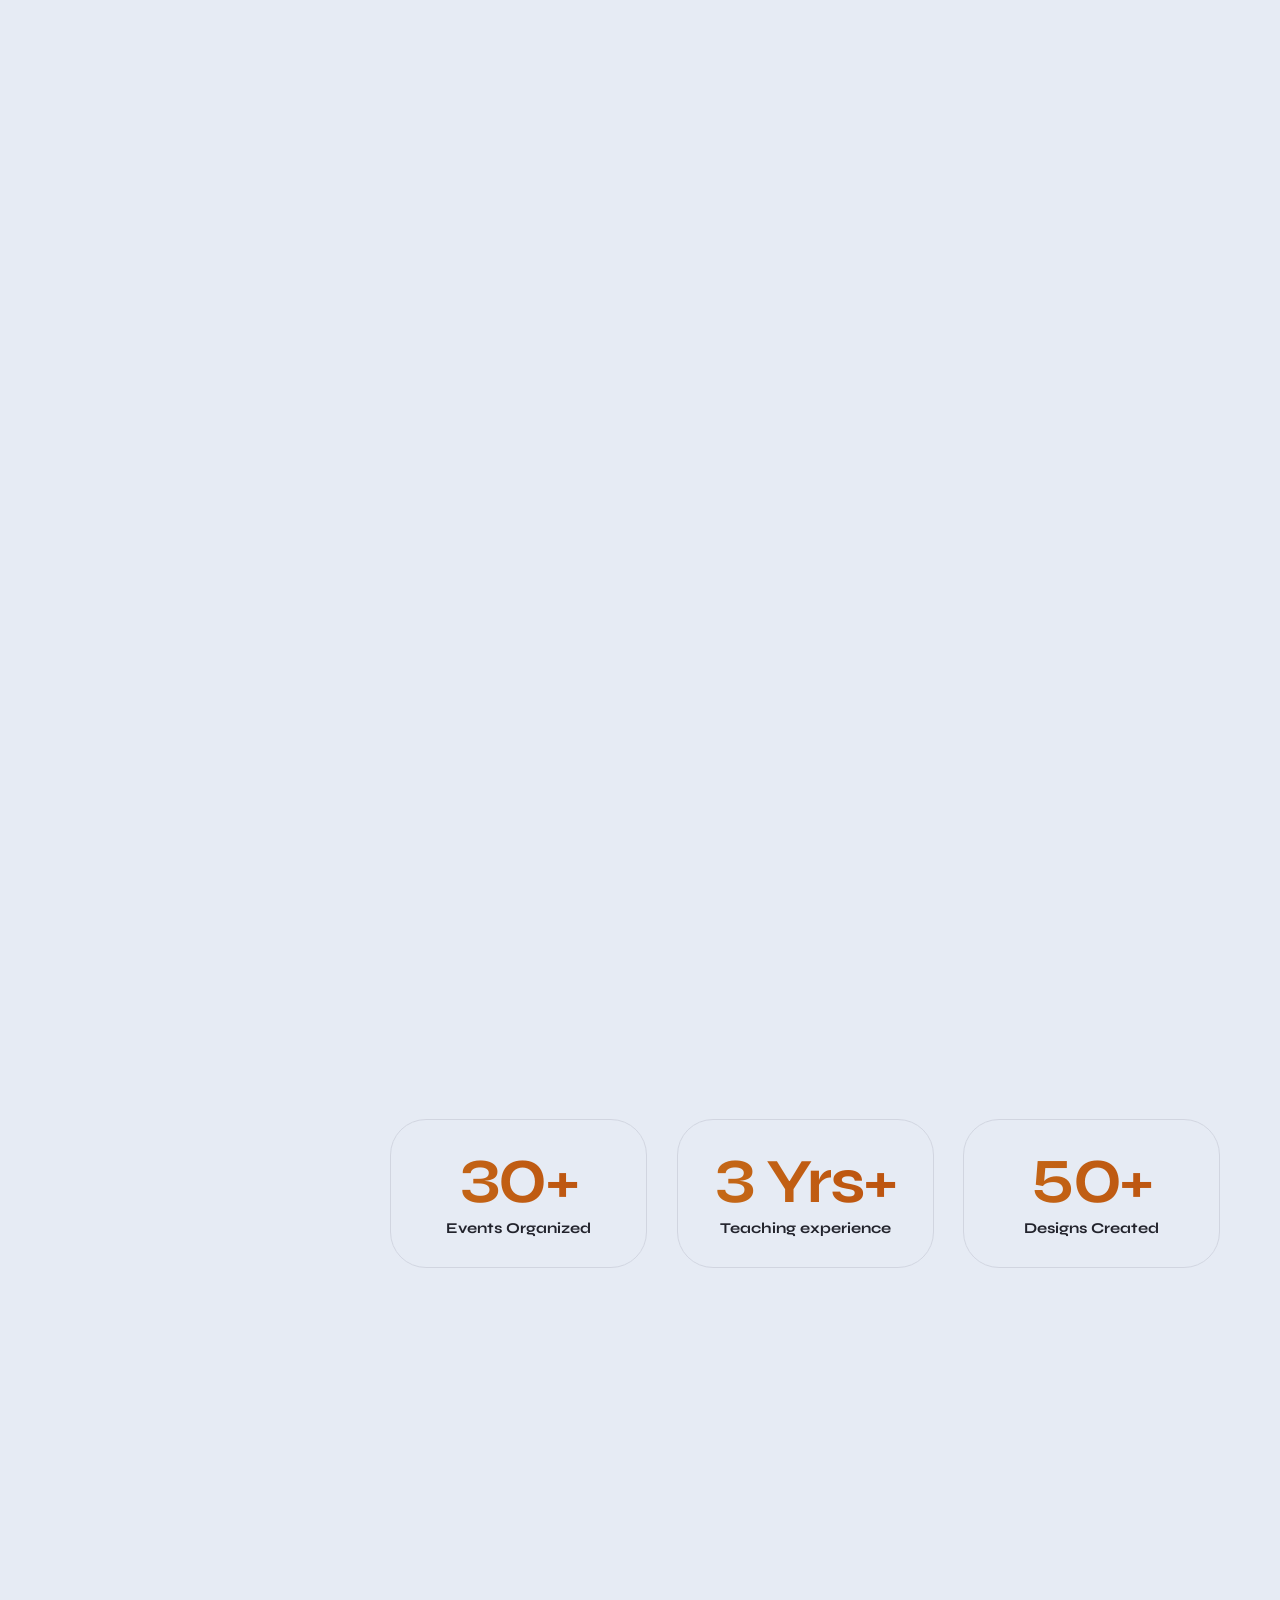
==== commit 97284950: "AgentAssist v1 Enabled" ====
--- a/index.html
+++ b/index.html
@@ -3069,12 +3069,30 @@
       const minBtn = document.getElementById('hcMinBtn');
       const head = chat.querySelector('.hc-head');
 
+      /* ============================================================
+         LIVE CHATBOT CONFIG
+         ------------------------------------------------------------
+         Point this at your deployed Cloudflare Worker (see worker.js).
+         Example: 'https://rishabh-chat.<your-subdomain>.workers.dev'
+         The OpenRouter API key lives ONLY on that Worker, never here.
+         ============================================================ */
+      const CHAT_API_URL = 'https://rishabh-chat.rishabhkumar140999.workers.dev';
+
+      const MAX_USER_MESSAGES = 10; // hard cap per chat session
+
+      // Cached replies used only if the backend is unreachable / errors,
+      // so the widget still feels alive instead of dead-ending.
       const REPLIES = {
-        "Who are you?": "I'm Rishabh — I work as a Cloud & AI Architect at Microsoft. I help businesses and clients design scalable AI solutions using Azure AI Foundry, helping them with building robust AI architectures and the even hands on support.",
-        "What do you work on?": "Right now: Using the Azure AI Foundry agent service — to orchestrate multimodal agents with tools, mcps, vector indexes, sharepoint, blob storage and  AI Search binding it all together.",
-        "Tell me about Foundry": "Microsoft AI Foundry is our platform for building, evaluating and orchestrating AI agents end-to-end. I work majorly with my clients on the AI Search service that makes it all click.",
+        "Who are you?": "I'm Rishabh — I work as a Cloud & AI Solutions Engineer at Microsoft. I help clients design scalable AI solutions on Azure AI Foundry, from architecture to hands-on build.",
+        "What do you work on?": "Right now: the Azure AI Foundry Agent Service — orchestrating multimodal agents with tools, MCPs, vector indexes, SharePoint, Blob Storage and AI Search.",
+        "Tell me about Foundry": "Microsoft AI Foundry is our platform for building, evaluating and orchestrating AI agents end-to-end. I work a lot with the AI Search service that binds it together.",
       };
-      const FALLBACK = "Looks like my LLM tokens for this session are exhausted — serving you a cached reply instead. Try asking another time, or ping me directly via the contact section below.";
+      const FALLBACK = "I'm having trouble reaching my brain right now — try again in a moment, or ping me directly via the contact section below.";
+
+      // Running conversation history sent to the backend (roles user/assistant).
+      const history = [];
+      let userMessageCount = 0;
+      let isAwaiting = false;
 
       function appendMessage(text, who) {
         // First message: switch the body from greeting layout to chat layout
@@ -3144,18 +3162,126 @@
       }
 
       function respond(question) {
+        if (isAwaiting) return; // ignore while a reply is in-flight
         appendMessage(question, 'user');
         // Hide chips once the user has asked something
         if (chipsWrap) chipsWrap.style.display = 'none';
-        const reply = REPLIES[question] || FALLBACK;
-        // 'Thinking' delay before the stream starts, then stream the reply.
+
+        // Enforce a hard per-session cap (protects API budget + matches guide).
+        userMessageCount++;
+        if (userMessageCount > MAX_USER_MESSAGES) {
+          const removeTyping = showTyping();
+          setTimeout(() => {
+            removeTyping();
+            streamBotMessage("That's my limit for this chat session 🙂 — reset the chat (top-right) to start over, or reach me via the contact section below.");
+          }, 300);
+          if (input) input.disabled = true;
+          return;
+        }
+
+        history.push({ role: 'user', content: question });
+        askBackend();
+      }
+
+      // Open a live bot bubble; returns { push(token), done(), fail() }.
+      function openBotBubble() {
+        if (body.classList.contains('is-greeting')) {
+          body.classList.remove('is-greeting');
+          chat.querySelectorAll('.hc-avatar-lg, .hc-greet, .hc-greet-sub').forEach(el => {
+            el.style.display = 'none';
+          });
+        }
+        const msg = document.createElement('div');
+        msg.className = 'hc-msg hc-msg-bot is-streaming';
+        body.appendChild(msg);
+        body.scrollTop = body.scrollHeight;
+        let text = '';
+        return {
+          push(token) {
+            const stick = body.scrollHeight - body.scrollTop - body.clientHeight < 40;
+            text += token;
+            msg.textContent = text;
+            if (stick) body.scrollTop = body.scrollHeight;
+          },
+          done() {
+            msg.classList.remove('is-streaming');
+            return text;
+          },
+          fail() { msg.remove(); },
+        };
+      }
+
+      // Call the Worker backend and stream the reply token-by-token.
+      async function askBackend() {
+        isAwaiting = true;
+        if (input) input.disabled = false;
         const removeTyping = showTyping();
-        const thinkMs = 350 + Math.random() * 400;
-        setTimeout(() => {
+        let bubble = null;
+        let firstToken = true;
+
+        const useFallback = () => {
+          if (bubble) bubble.fail();
+          const last = history[history.length - 1];
+          const cached = (last && REPLIES[last.content]) || FALLBACK;
+          streamBotMessage(cached);
+        };
+
+        try {
+          const resp = await fetch(CHAT_API_URL, {
+            method: 'POST',
+            headers: { 'Content-Type': 'application/json' },
+            body: JSON.stringify({ messages: history }),
+          });
+
+          if (resp.status === 429) {
+            removeTyping();
+            streamBotMessage("You're sending messages a bit fast — give it a minute and try again 🙂");
+            isAwaiting = false;
+            return;
+          }
+          if (!resp.ok || !resp.body) throw new Error('bad response');
+
+          const reader = resp.body.getReader();
+          const decoder = new TextDecoder();
+          let buffer = '';
+          let full = '';
+
+          while (true) {
+            const { done, value } = await reader.read();
+            if (done) break;
+            buffer += decoder.decode(value, { stream: true });
+            const lines = buffer.split('\n');
+            buffer = lines.pop() || '';
+            for (const line of lines) {
+              const trimmed = line.trim();
+              if (!trimmed.startsWith('data:')) continue;
+              const payload = trimmed.slice(5).trim();
+              if (payload === '[DONE]') continue;
+              try {
+                const { text } = JSON.parse(payload);
+                if (!text) continue;
+                if (firstToken) { removeTyping(); bubble = openBotBubble(); firstToken = false; }
+                full += text;
+                bubble.push(text);
+              } catch { /* ignore non-JSON keep-alives */ }
+            }
+          }
+
+          if (firstToken) { // never got any tokens
+            removeTyping();
+            useFallback();
+          } else {
+            bubble.done();
+            history.push({ role: 'assistant', content: full });
+          }
+        } catch {
           removeTyping();
-          streamBotMessage(reply);
-        }, thinkMs);
-      }
+          useFallback();
+        } finally {
+          isAwaiting = false;
+        }
+      }
+
 
       chat.querySelectorAll('.hc-chip').forEach(chip => {
         chip.addEventListener('click', () => {
@@ -3295,6 +3421,10 @@
         e.stopPropagation();
         // Remove every message bubble and any in-flight typing indicator
         body.querySelectorAll('.hc-msg, .hc-typing').forEach(el => el.remove());
+        // Wipe conversation state so a fresh session starts.
+        history.length = 0;
+        userMessageCount = 0;
+        isAwaiting = false;
         // Put the greeting layout back in place
         body.classList.add('is-greeting');
         chat.querySelectorAll('.hc-avatar-lg, .hc-greet, .hc-greet-sub').forEach(el => {
@@ -3303,6 +3433,7 @@
         if (chipsWrap) chipsWrap.style.display = '';
         if (input) {
           input.value = '';
+          input.disabled = false;
           input.placeholder = 'Ask me anything…';
         }
         body.scrollTop = 0;
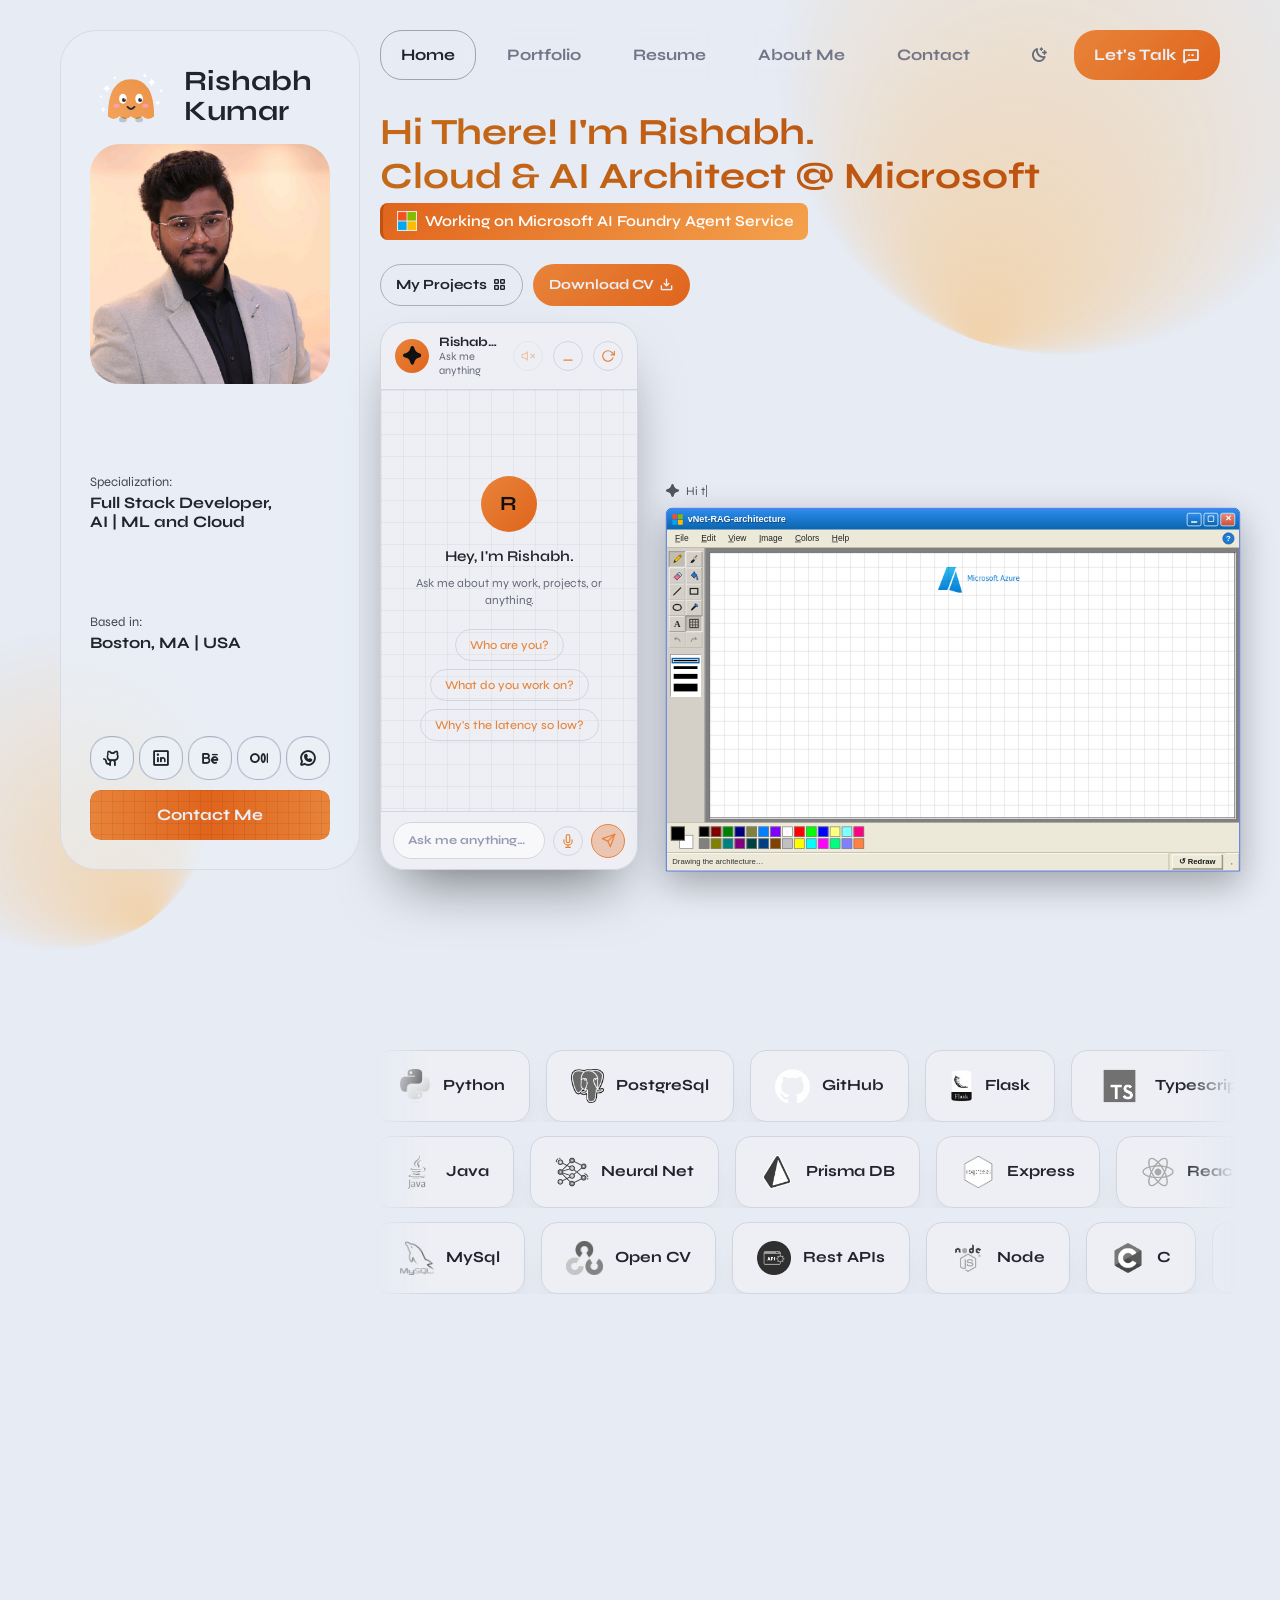
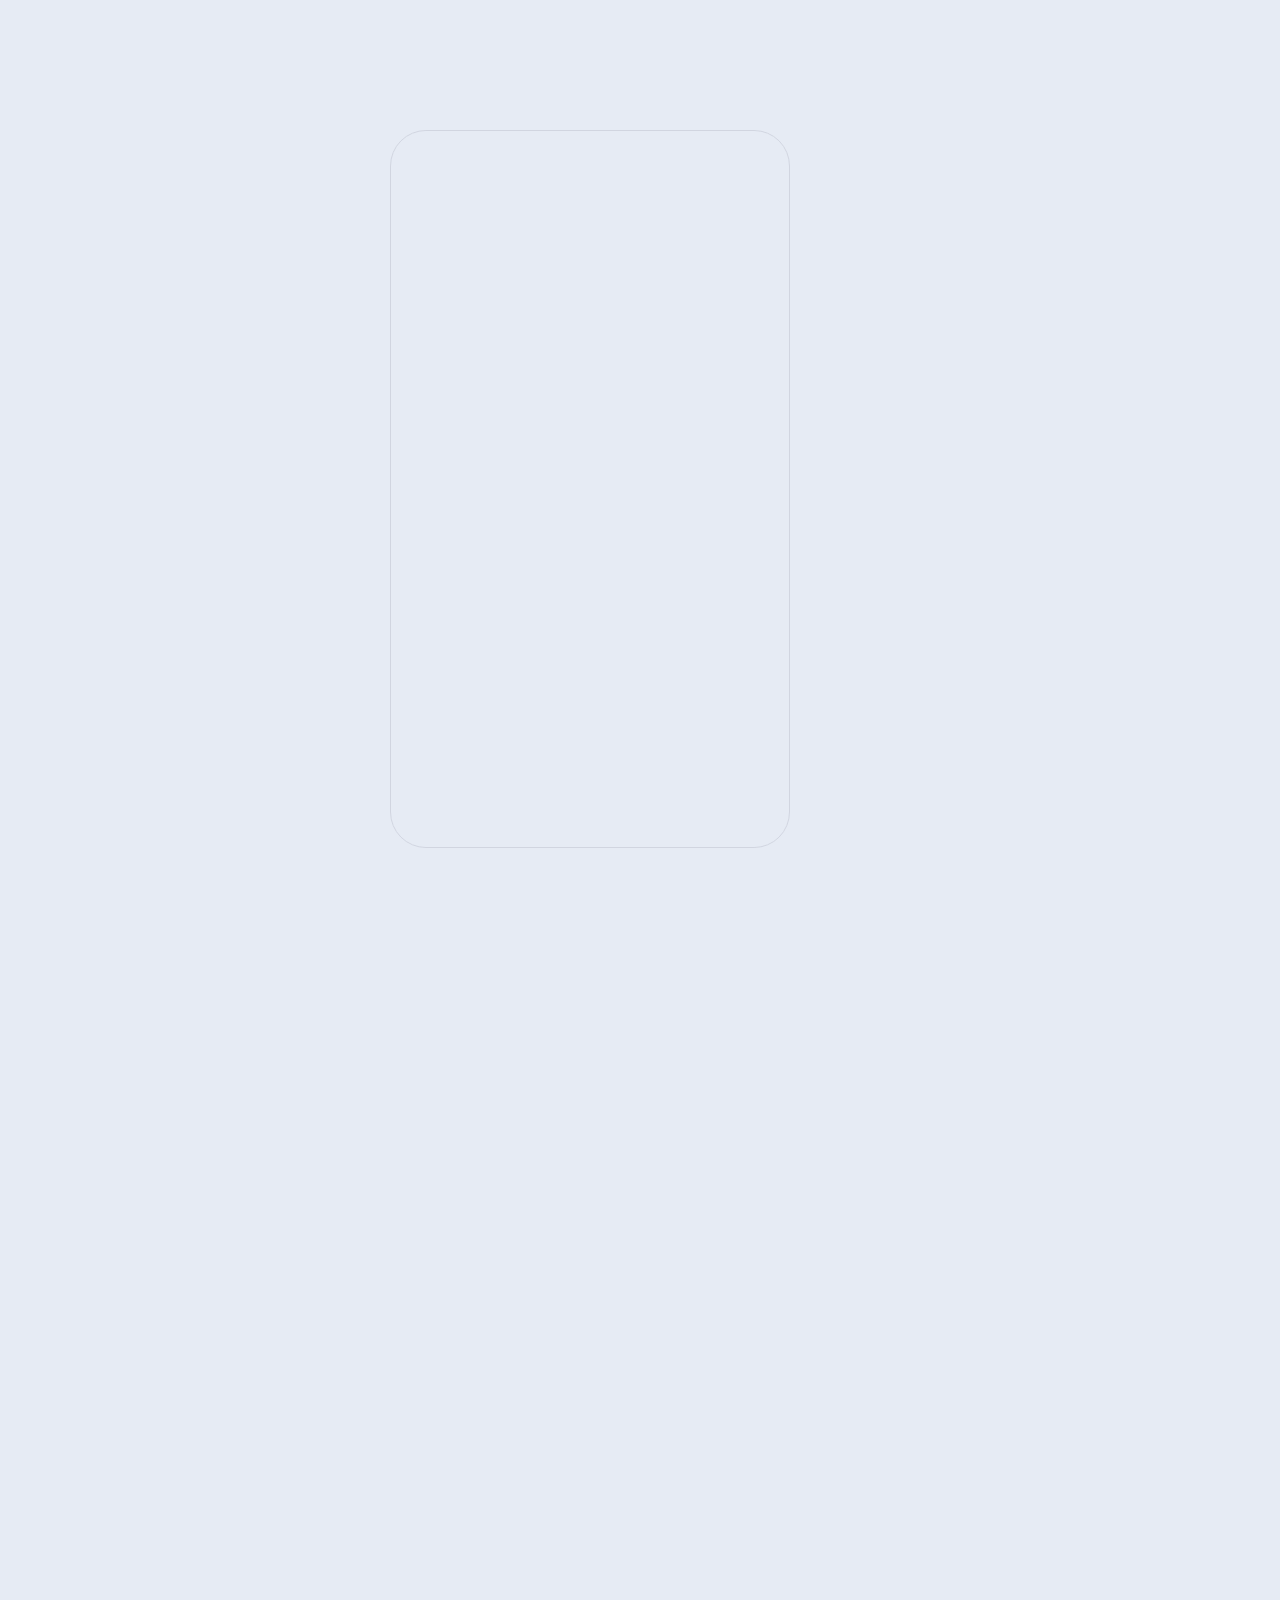
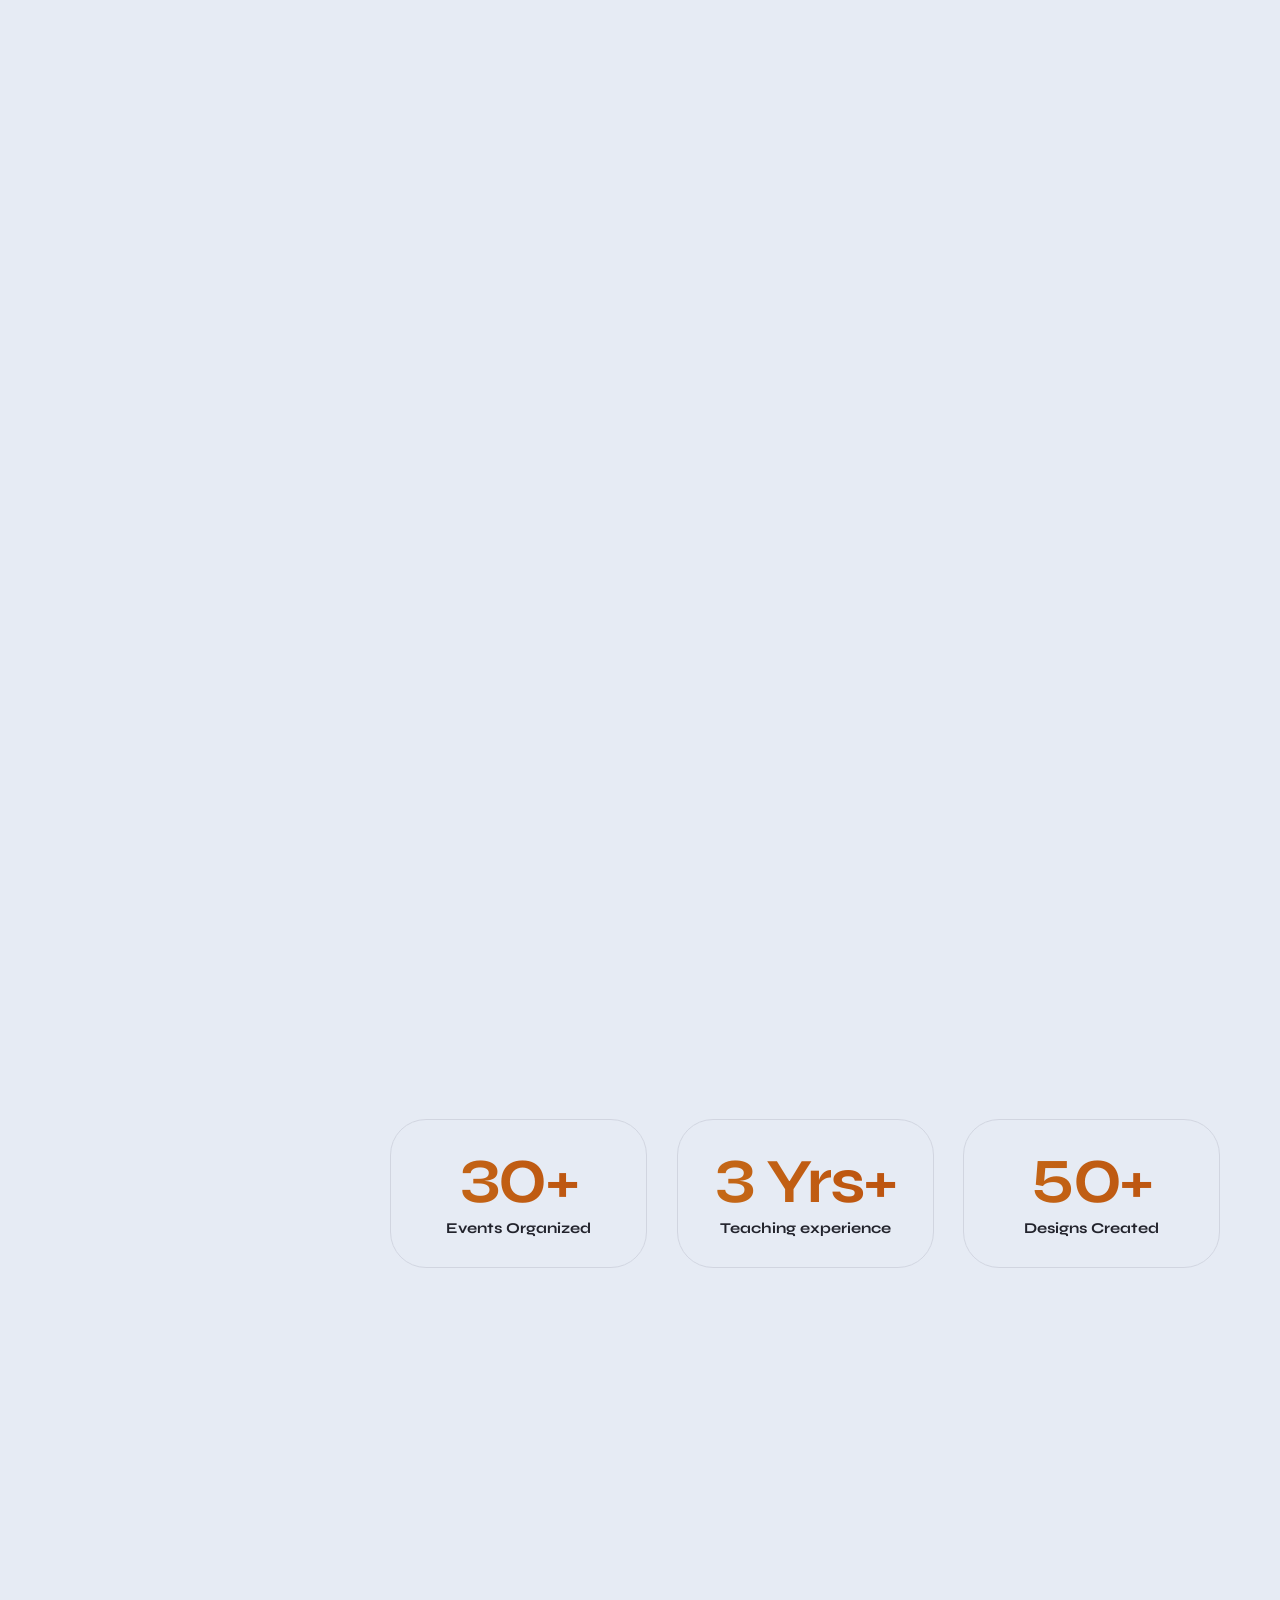
==== commit 8182b90a: "Replace third chat chip with low-latency question" ====
--- a/index.html
+++ b/index.html
@@ -482,8 +482,7 @@
             <div class="hc-chips" id="hcChips">
               <button class="hc-chip" type="button" data-q="Who are you?">Who are you?</button>
               <button class="hc-chip" type="button" data-q="What do you work on?">What do you work on?</button>
-              <button class="hc-chip" type="button" data-q="Tell me about Foundry">Tell me about
-                Foundry</button>
+              <button class="hc-chip" type="button" data-q="Why is the latency of this chat agent so low?">Why's the latency so low?</button>
             </div>
           </div>
           <form class="hc-footer" id="hcForm" autocomplete="off">
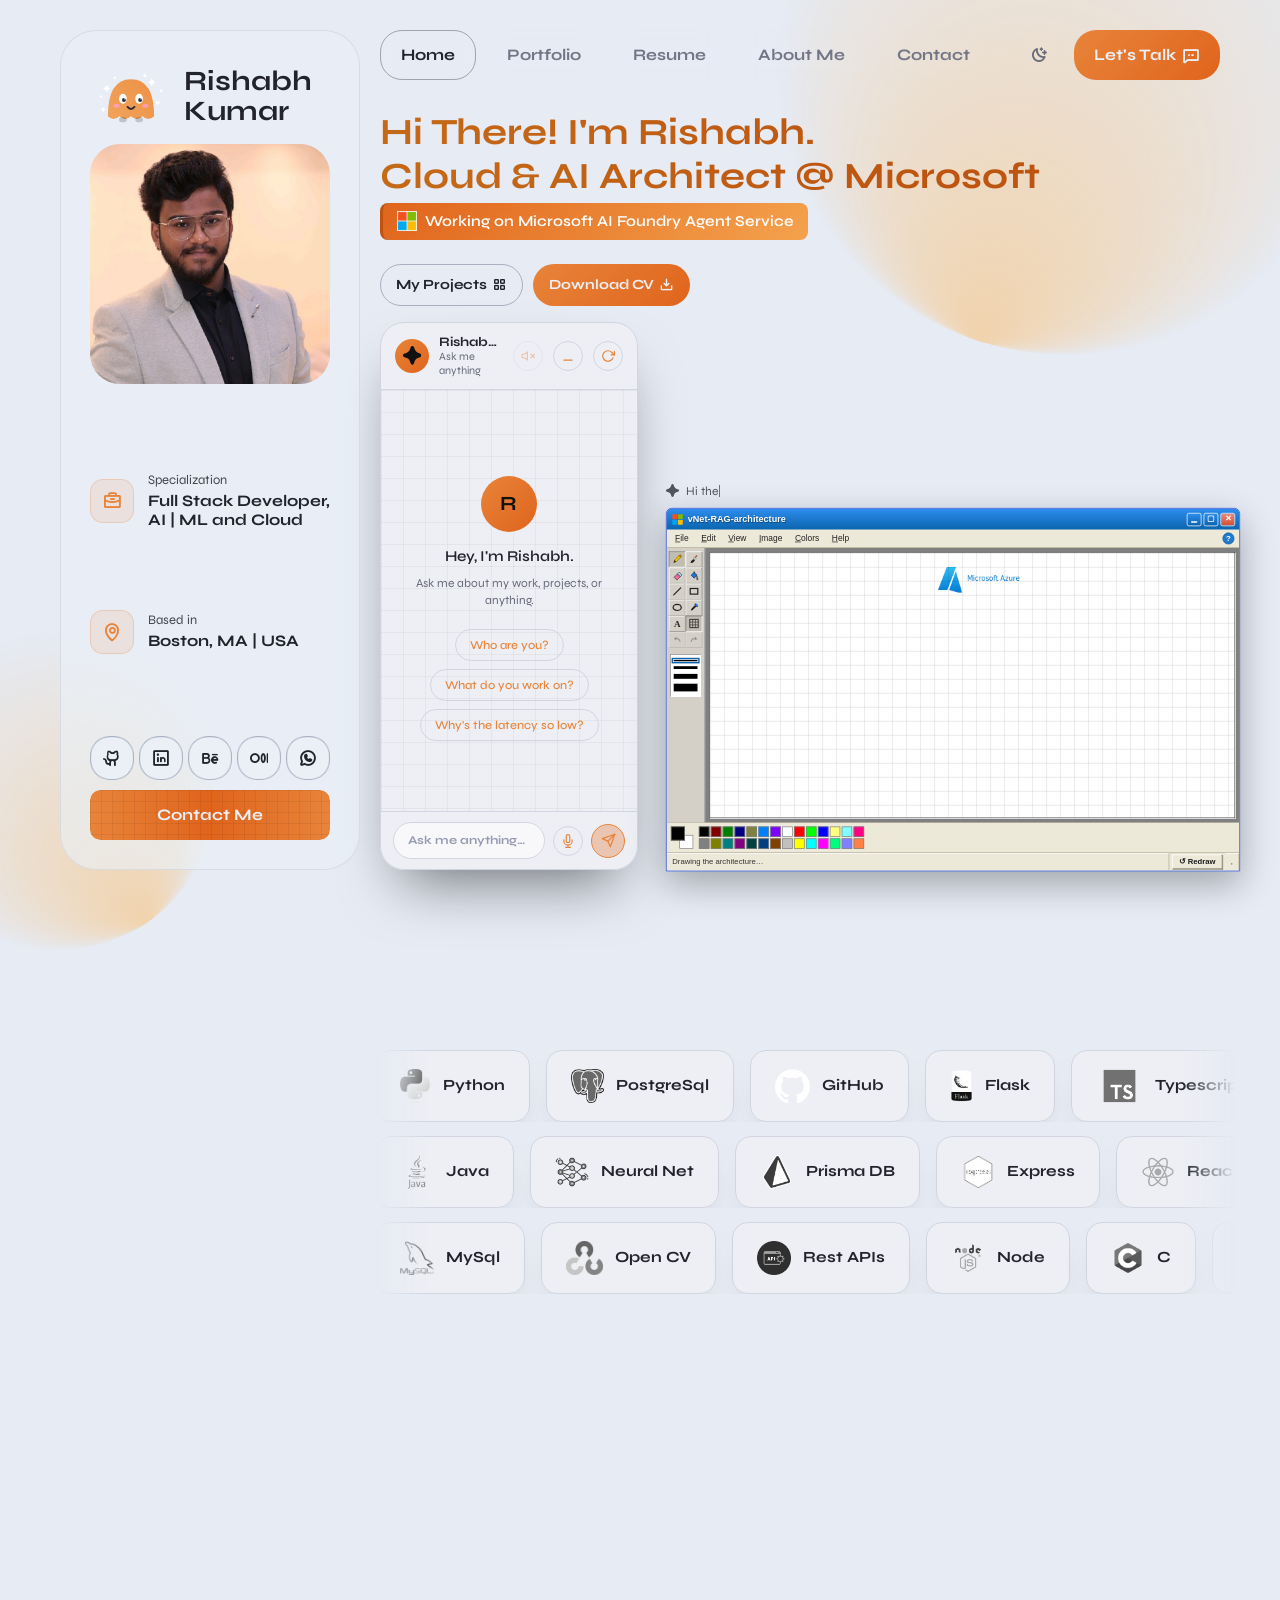
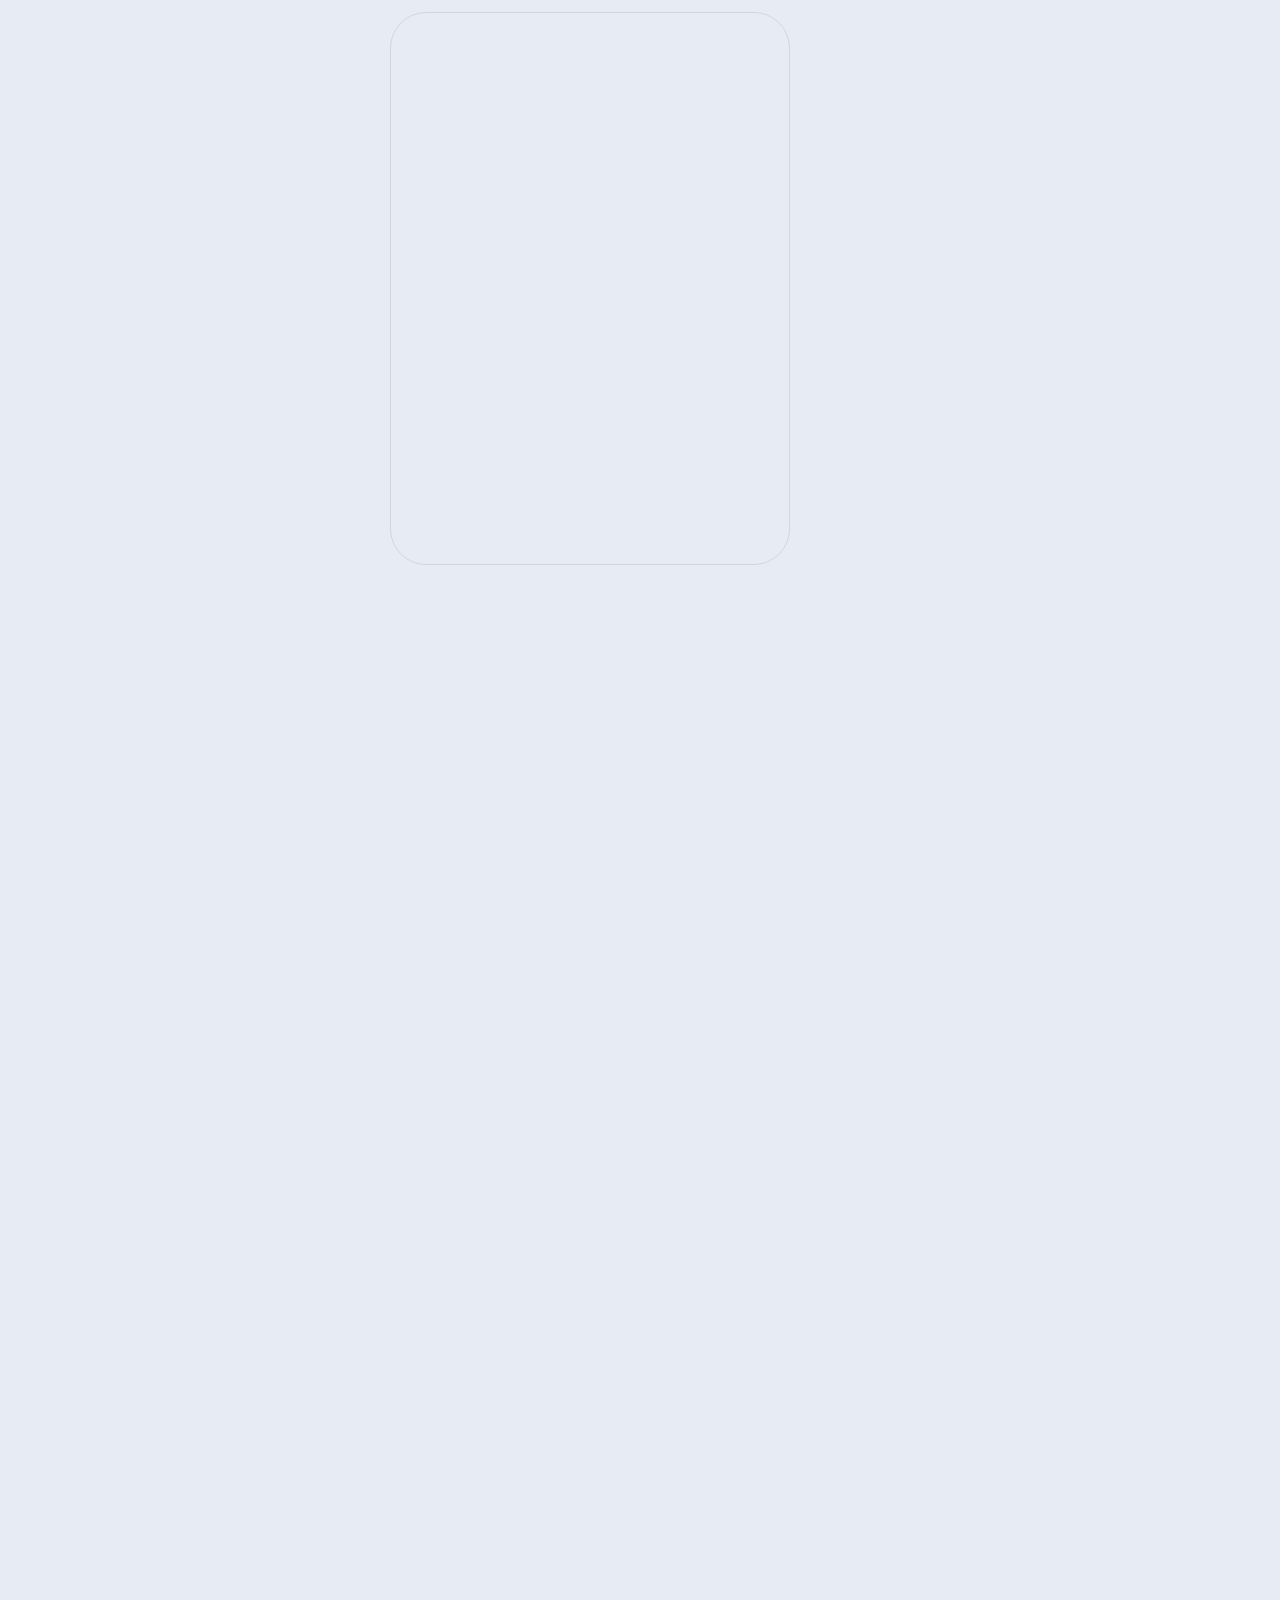
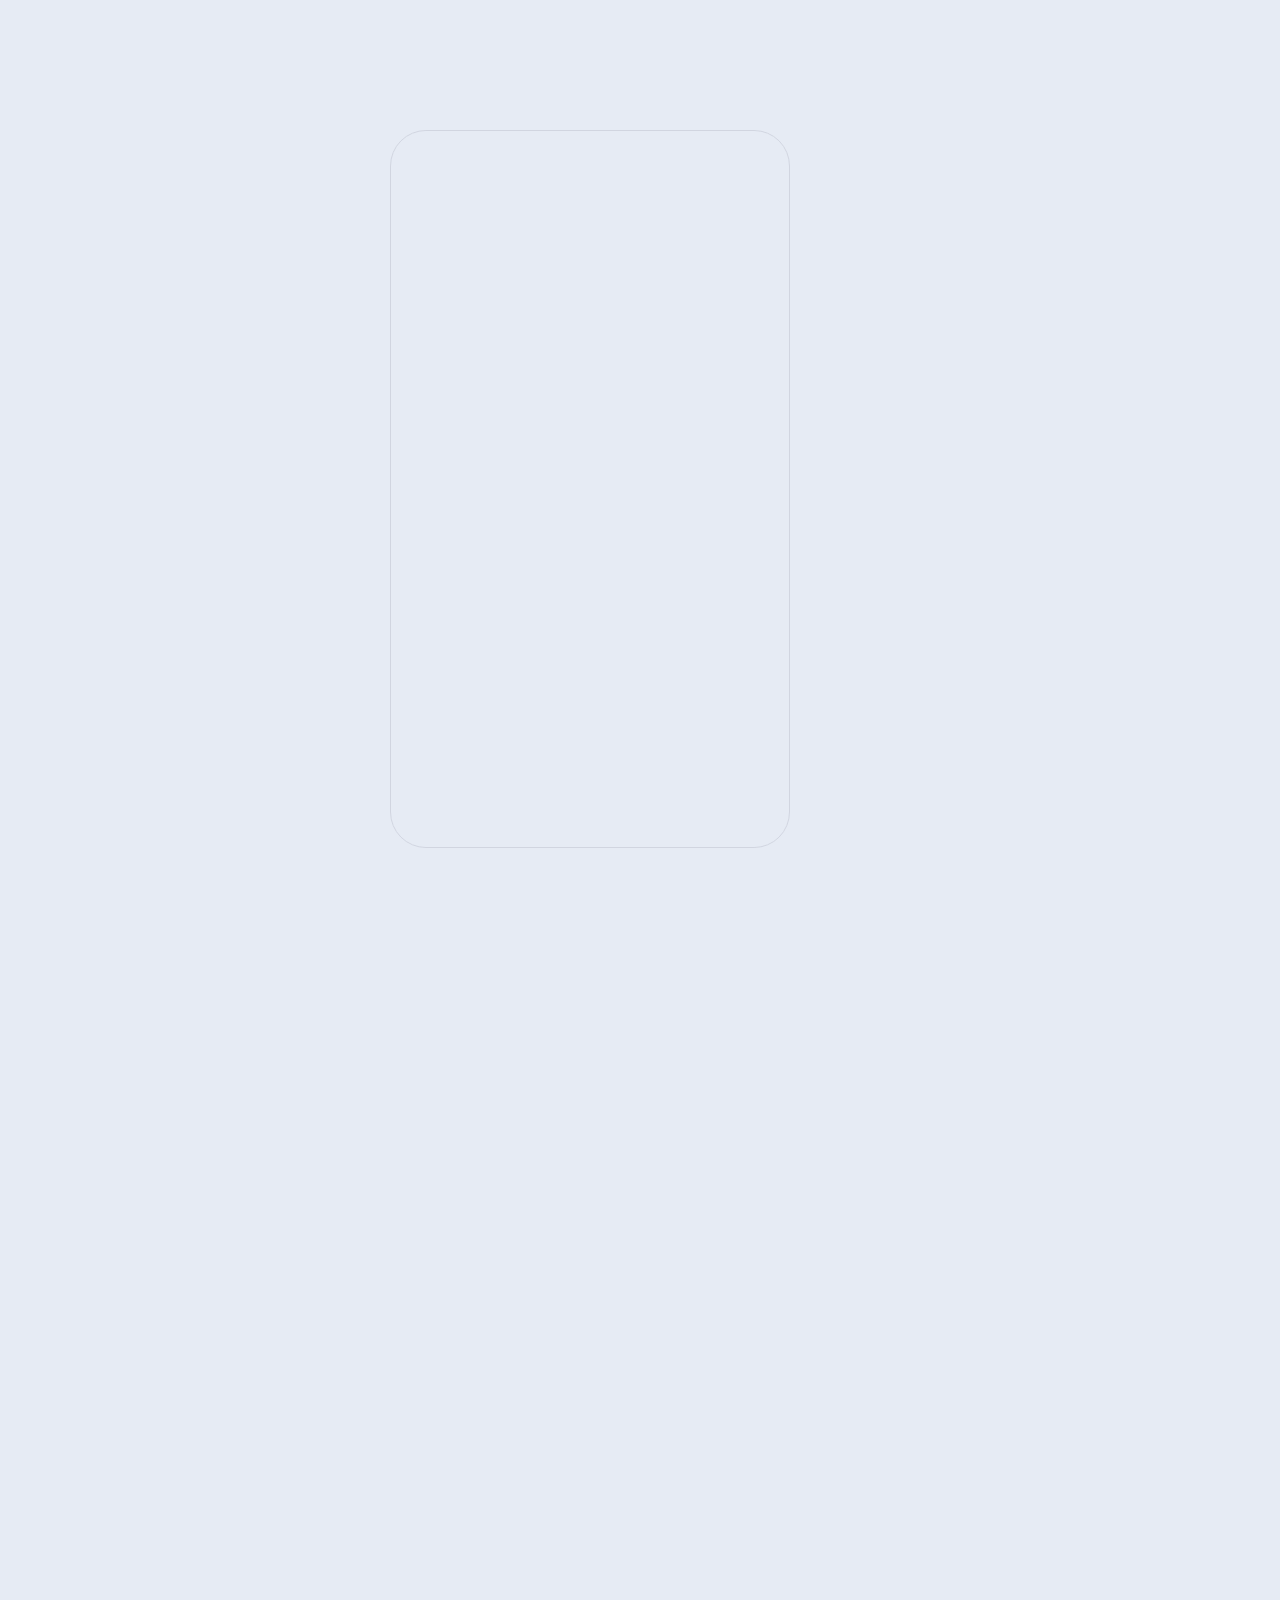
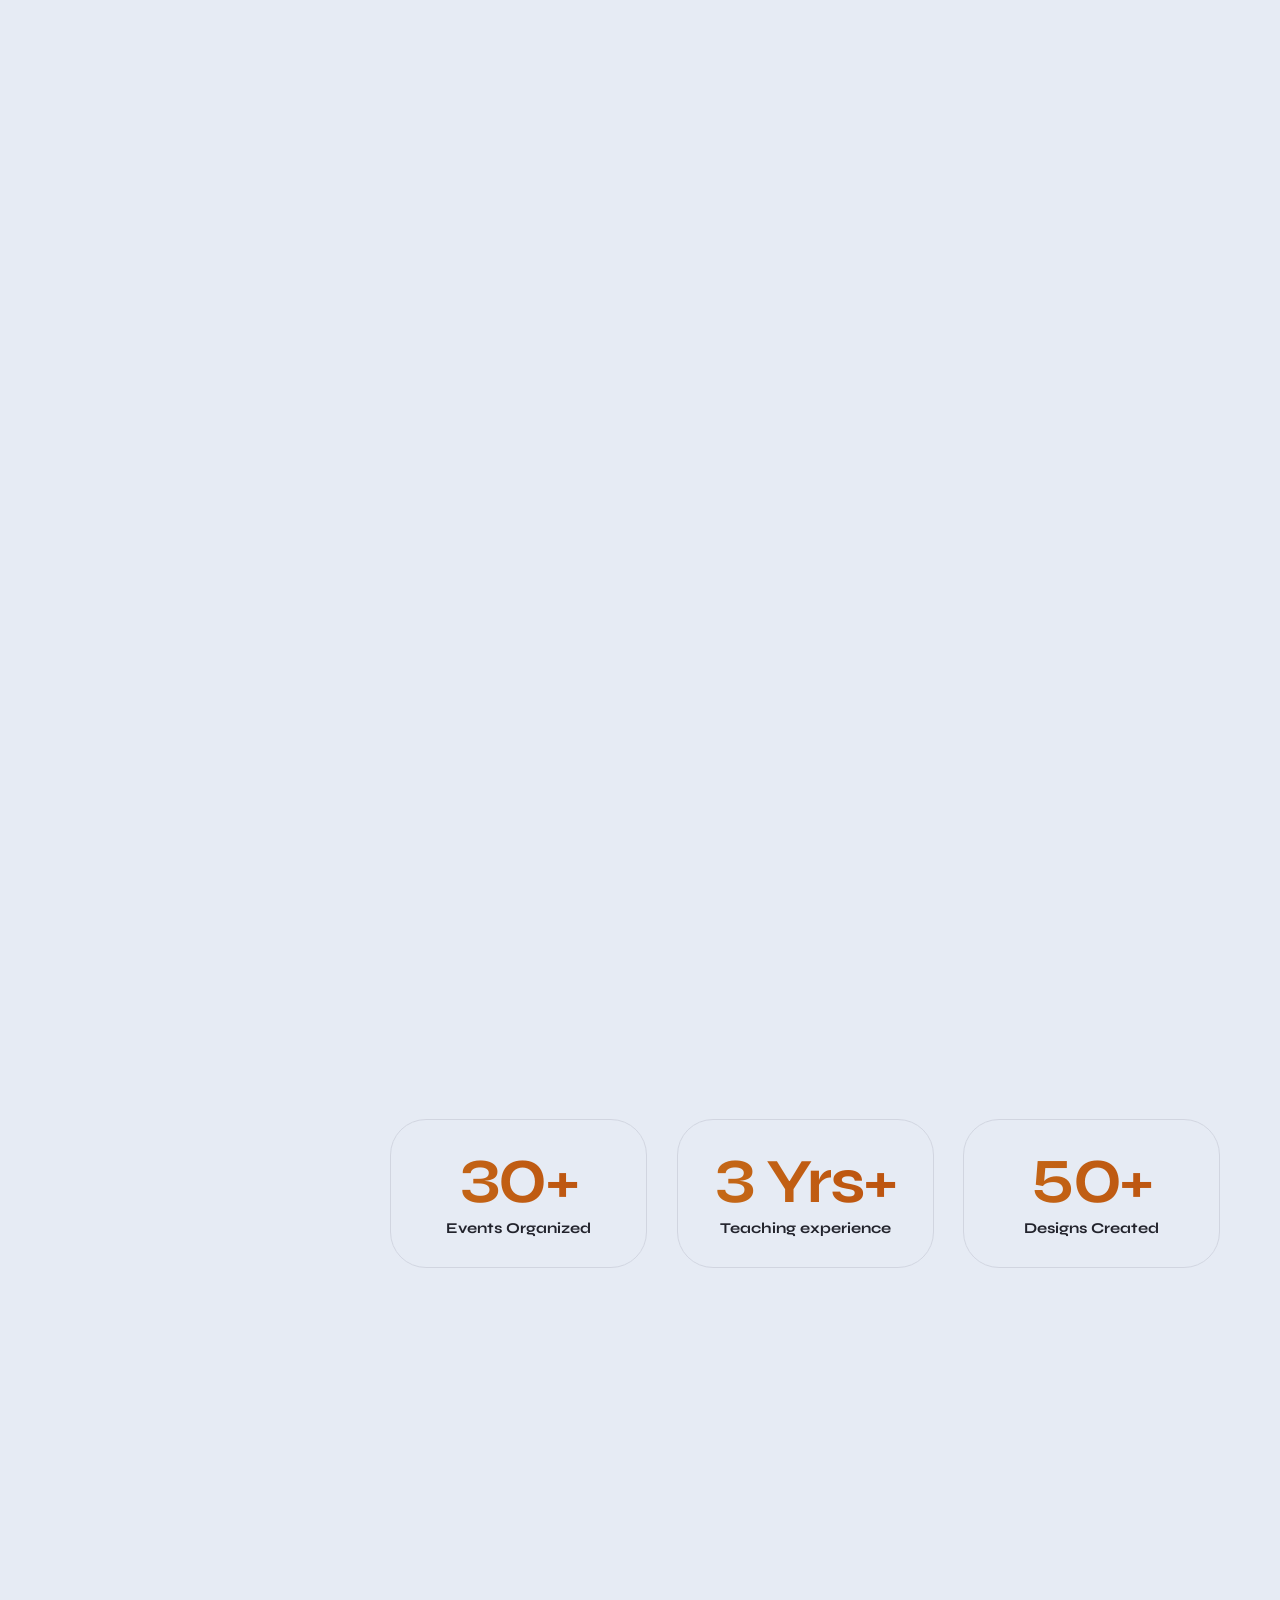
==== commit b740657f: "Smoother chat streaming + icon-led left-card meta rows" ====
--- a/index.html
+++ b/index.html
@@ -344,17 +344,23 @@
       </div>
       <!-- data caption #1 -->
       <div class="avatar__block">
-        <h6>
-          <small class="top">Specialization:</small>
-          Full Stack Developer,<br> AI | ML and Cloud
-        </h6>
+        <div class="avatar__meta">
+          <span class="avatar__meta-icon" aria-hidden="true"><i class="ph-bold ph-briefcase"></i></span>
+          <h6 class="avatar__meta-text">
+            <small class="top">Specialization</small>
+            Full Stack Developer,<br> AI | ML and Cloud
+          </h6>
+        </div>
       </div>
       <!-- data caption #2 -->
       <div class="avatar__block">
-        <h6>
-          <small class="top">Based in:</small>
-          Boston, MA | USA
-        </h6>
+        <div class="avatar__meta">
+          <span class="avatar__meta-icon" aria-hidden="true"><i class="ph-bold ph-map-pin"></i></span>
+          <h6 class="avatar__meta-text">
+            <small class="top">Based in</small>
+            Boston, MA | USA
+          </h6>
+        </div>
       </div>
       <!-- socials and CTA button -->
       <div class="avatar__block">
@@ -482,7 +488,8 @@
             <div class="hc-chips" id="hcChips">
               <button class="hc-chip" type="button" data-q="Who are you?">Who are you?</button>
               <button class="hc-chip" type="button" data-q="What do you work on?">What do you work on?</button>
-              <button class="hc-chip" type="button" data-q="Why is the latency of this chat agent so low?">Why's the latency so low?</button>
+              <button class="hc-chip" type="button" data-q="Why is the latency of this chat agent so low?">Why's the
+                latency so low?</button>
             </div>
           </div>
           <form class="hc-footer" id="hcForm" autocomplete="off">
@@ -3120,44 +3127,14 @@
         return () => t.remove();
       }
 
-      // Stream `text` into a bot bubble token-by-token to simulate an LLM
-      // typing. Tokens are word-sized chunks with a small jitter between
-      // them. A blinking caret is shown via the .is-streaming class.
+      // Reveal a complete, pre-written reply (cached answers, the session
+      // limit notice, rate-limit notice, offline fallbacks) using the very
+      // same smooth typewriter the live stream uses, so every bot message
+      // reads with one consistent, classy cadence.
       function streamBotMessage(text) {
-        if (body.classList.contains('is-greeting')) {
-          body.classList.remove('is-greeting');
-          chat.querySelectorAll('.hc-avatar-lg, .hc-greet, .hc-greet-sub').forEach(el => {
-            el.style.display = 'none';
-          });
-        }
-        const msg = document.createElement('div');
-        msg.className = 'hc-msg hc-msg-bot is-streaming';
-        body.appendChild(msg);
-        body.scrollTop = body.scrollHeight;
-
-        // Tokenise as words + their trailing whitespace so spacing is
-        // preserved exactly when we re-assemble.
-        const tokens = text.match(/\S+\s*/g) || [text];
-        let i = 0;
-        function tick() {
-          if (i >= tokens.length) {
-            msg.classList.remove('is-streaming');
-            return;
-          }
-          // Only auto-follow the stream if the user is already near the
-          // bottom. If they've scrolled up to re-read earlier messages,
-          // don't yank them back down on every token.
-          const stick = body.scrollHeight - body.scrollTop - body.clientHeight < 40;
-          msg.textContent += tokens[i++];
-          if (stick) body.scrollTop = body.scrollHeight;
-          // Slight randomness so it doesn't feel mechanical. Comma/period
-          // tokens get a small extra pause to mimic natural cadence.
-          const last = tokens[i - 1];
-          const base = 28 + Math.random() * 55;
-          const punctPause = /[,;:]\s*$/.test(last) ? 110 : /[.!?]\s*$/.test(last) ? 200 : 0;
-          setTimeout(tick, base + punctPause);
-        }
-        tick();
+        const bubble = openBotBubble();
+        bubble.push(text);
+        bubble.done();
       }
 
       function respond(question) {
@@ -3182,7 +3159,16 @@
         askBackend();
       }
 
-      // Open a live bot bubble; returns { push(token), done(), fail() }.
+      // Open a live bot bubble that paints with a smooth "typewriter" and
+      // returns { push(token), done(), fail() }.
+      //
+      // The reveal is deliberately decoupled from the network. Tokens from
+      // the Worker arrive in uneven, bursty chunks; rather than dumping them
+      // straight into the DOM we buffer them and paint characters on a
+      // requestAnimationFrame loop at an even pace. The speed adapts to how
+      // far behind we are -- a calm cadence when keeping up, accelerating as
+      // the backlog grows so it never crawls, capped so a big burst never
+      // flashes. Quick, but classy.
       function openBotBubble() {
         if (body.classList.contains('is-greeting')) {
           body.classList.remove('is-greeting');
@@ -3194,19 +3180,76 @@
         msg.className = 'hc-msg hc-msg-bot is-streaming';
         body.appendChild(msg);
         body.scrollTop = body.scrollHeight;
-        let text = '';
+
+        // Honour reduced-motion: paint instantly, with no animated reveal.
+        const reduceMotion = window.matchMedia &&
+          window.matchMedia('(prefers-reduced-motion: reduce)').matches;
+
+        const BASE_CPS = 65;   // calm baseline characters / second
+        const ACCEL = 7;    // extra cps per buffered character
+        const MAX_CPS = 540;  // ceiling so big bursts never flash
+
+        let target = '';    // everything received so far
+        let shown = 0;      // characters currently painted
+        let ended = false;  // upstream finished sending
+        let raf = null;
+        let prevTs = 0;
+        let carry = 0;      // fractional-character accumulator
+
+        function follow() {
+          // Only auto-scroll when the user is already near the bottom, so we
+          // don't yank them down while they re-read earlier messages.
+          if (body.scrollHeight - body.scrollTop - body.clientHeight < 60) {
+            body.scrollTop = body.scrollHeight;
+          }
+        }
+
+        function paint(ts) {
+          const dt = prevTs ? Math.min(ts - prevTs, 48) : 16;
+          prevTs = ts;
+          const pending = target.length - shown;
+          if (pending > 0) {
+            const cps = Math.min(BASE_CPS + pending * ACCEL, MAX_CPS);
+            carry += (cps * dt) / 1000;
+            const step = Math.floor(carry);
+            if (step > 0) {
+              carry -= step;
+              shown = Math.min(target.length, shown + step);
+              msg.textContent = target.slice(0, shown);
+              follow();
+            }
+            raf = requestAnimationFrame(paint);
+            return;
+          }
+          if (ended) {            // fully painted and nothing more coming
+            msg.classList.remove('is-streaming');
+            raf = null;
+            return;
+          }
+          raf = null;             // caught up -- idle until the next token
+          prevTs = 0;
+        }
+
+        function kick() {
+          if (raf === null) { prevTs = 0; raf = requestAnimationFrame(paint); }
+        }
+
         return {
           push(token) {
-            const stick = body.scrollHeight - body.scrollTop - body.clientHeight < 40;
-            text += token;
-            msg.textContent = text;
-            if (stick) body.scrollTop = body.scrollHeight;
+            target += token;
+            if (reduceMotion) { shown = target.length; msg.textContent = target; follow(); }
+            else kick();
           },
           done() {
-            msg.classList.remove('is-streaming');
-            return text;
+            ended = true;
+            if (reduceMotion) msg.classList.remove('is-streaming');
+            else kick();
+            return target;
           },
-          fail() { msg.remove(); },
+          fail() {
+            if (raf !== null) cancelAnimationFrame(raf);
+            msg.remove();
+          },
         };
       }
 
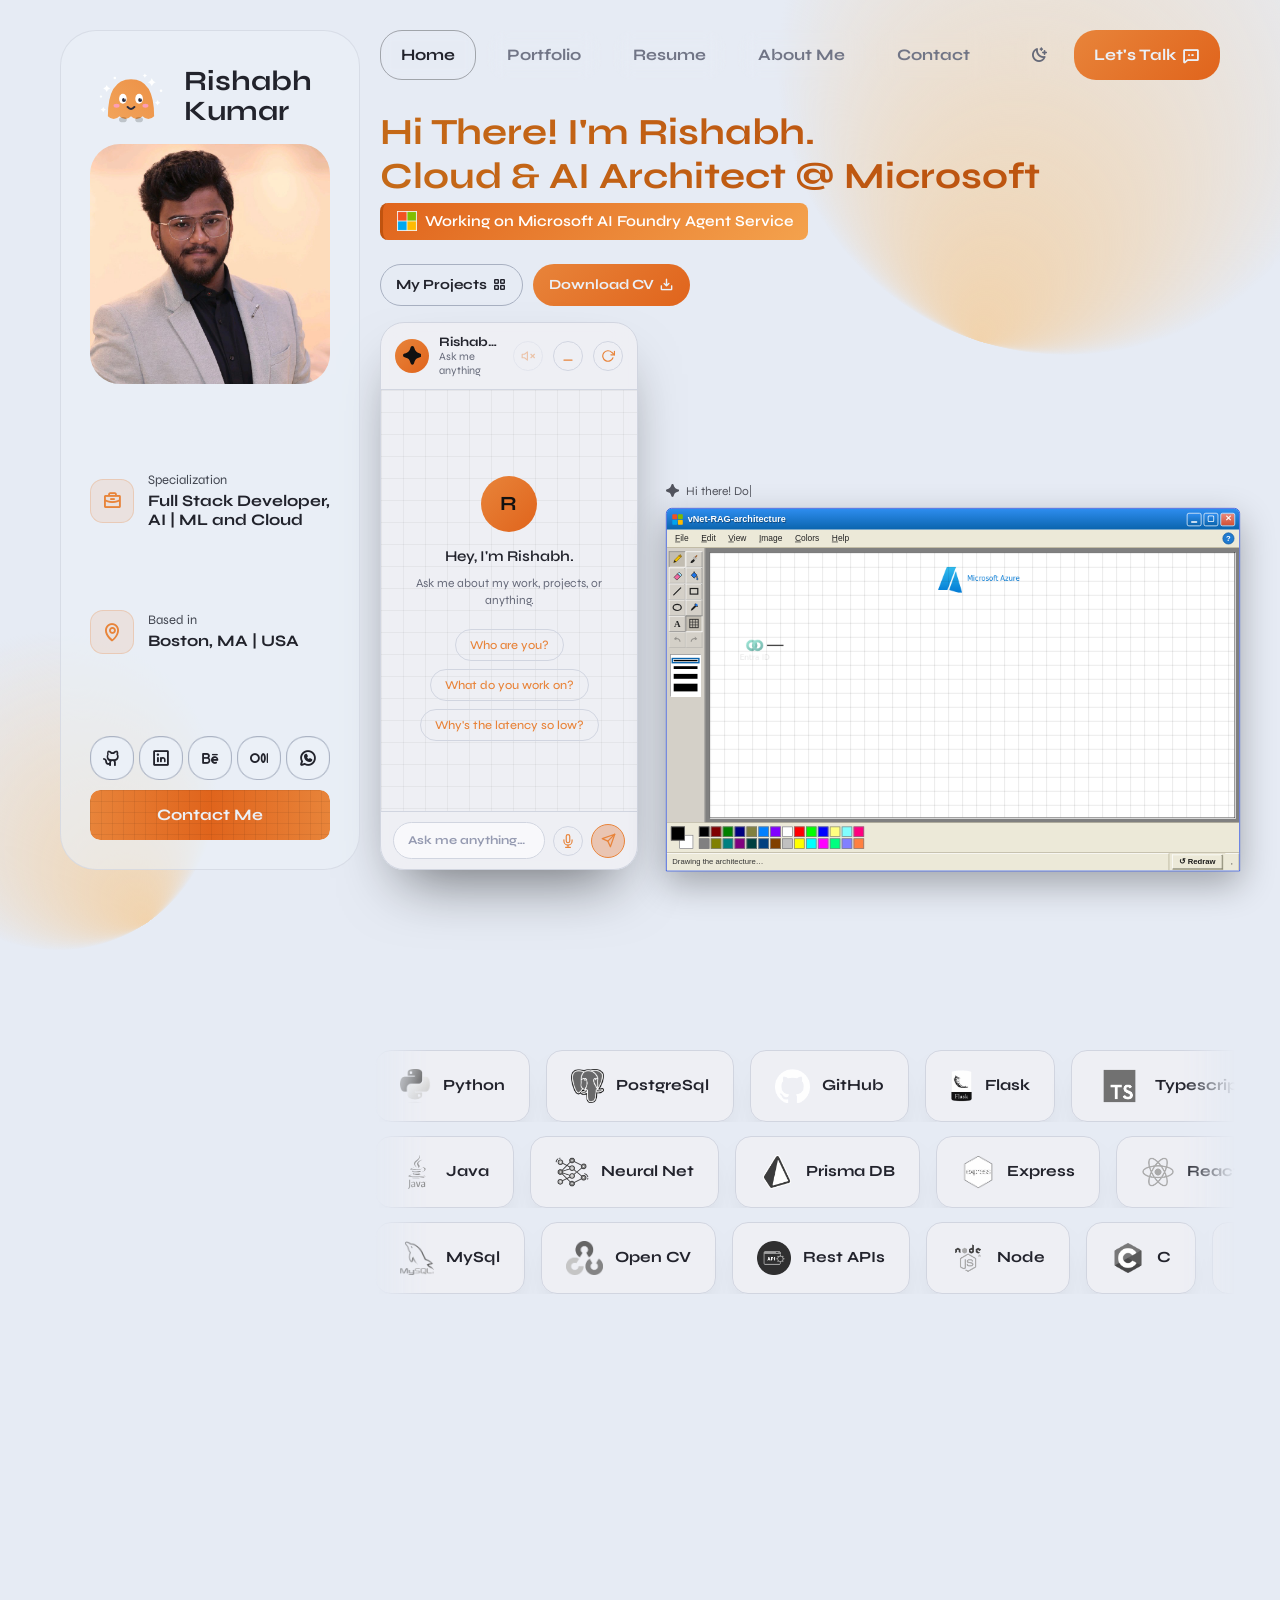
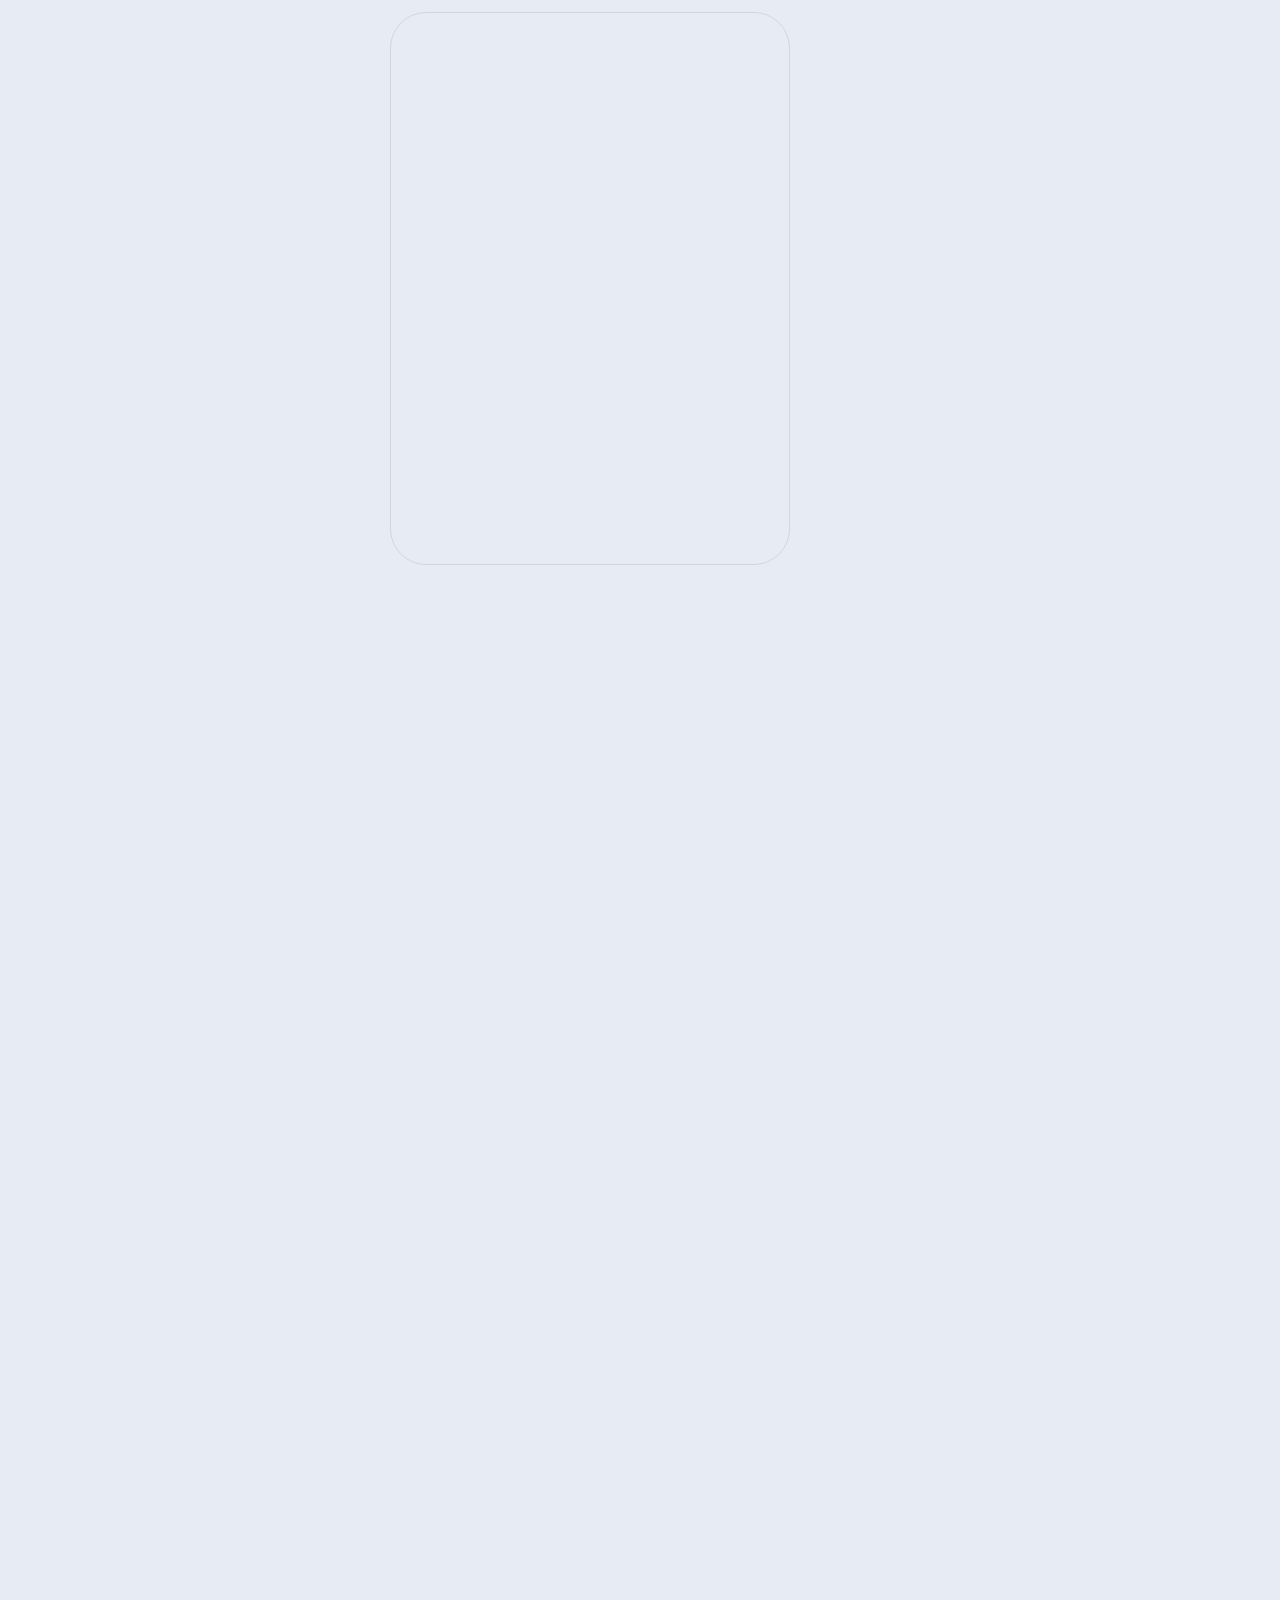
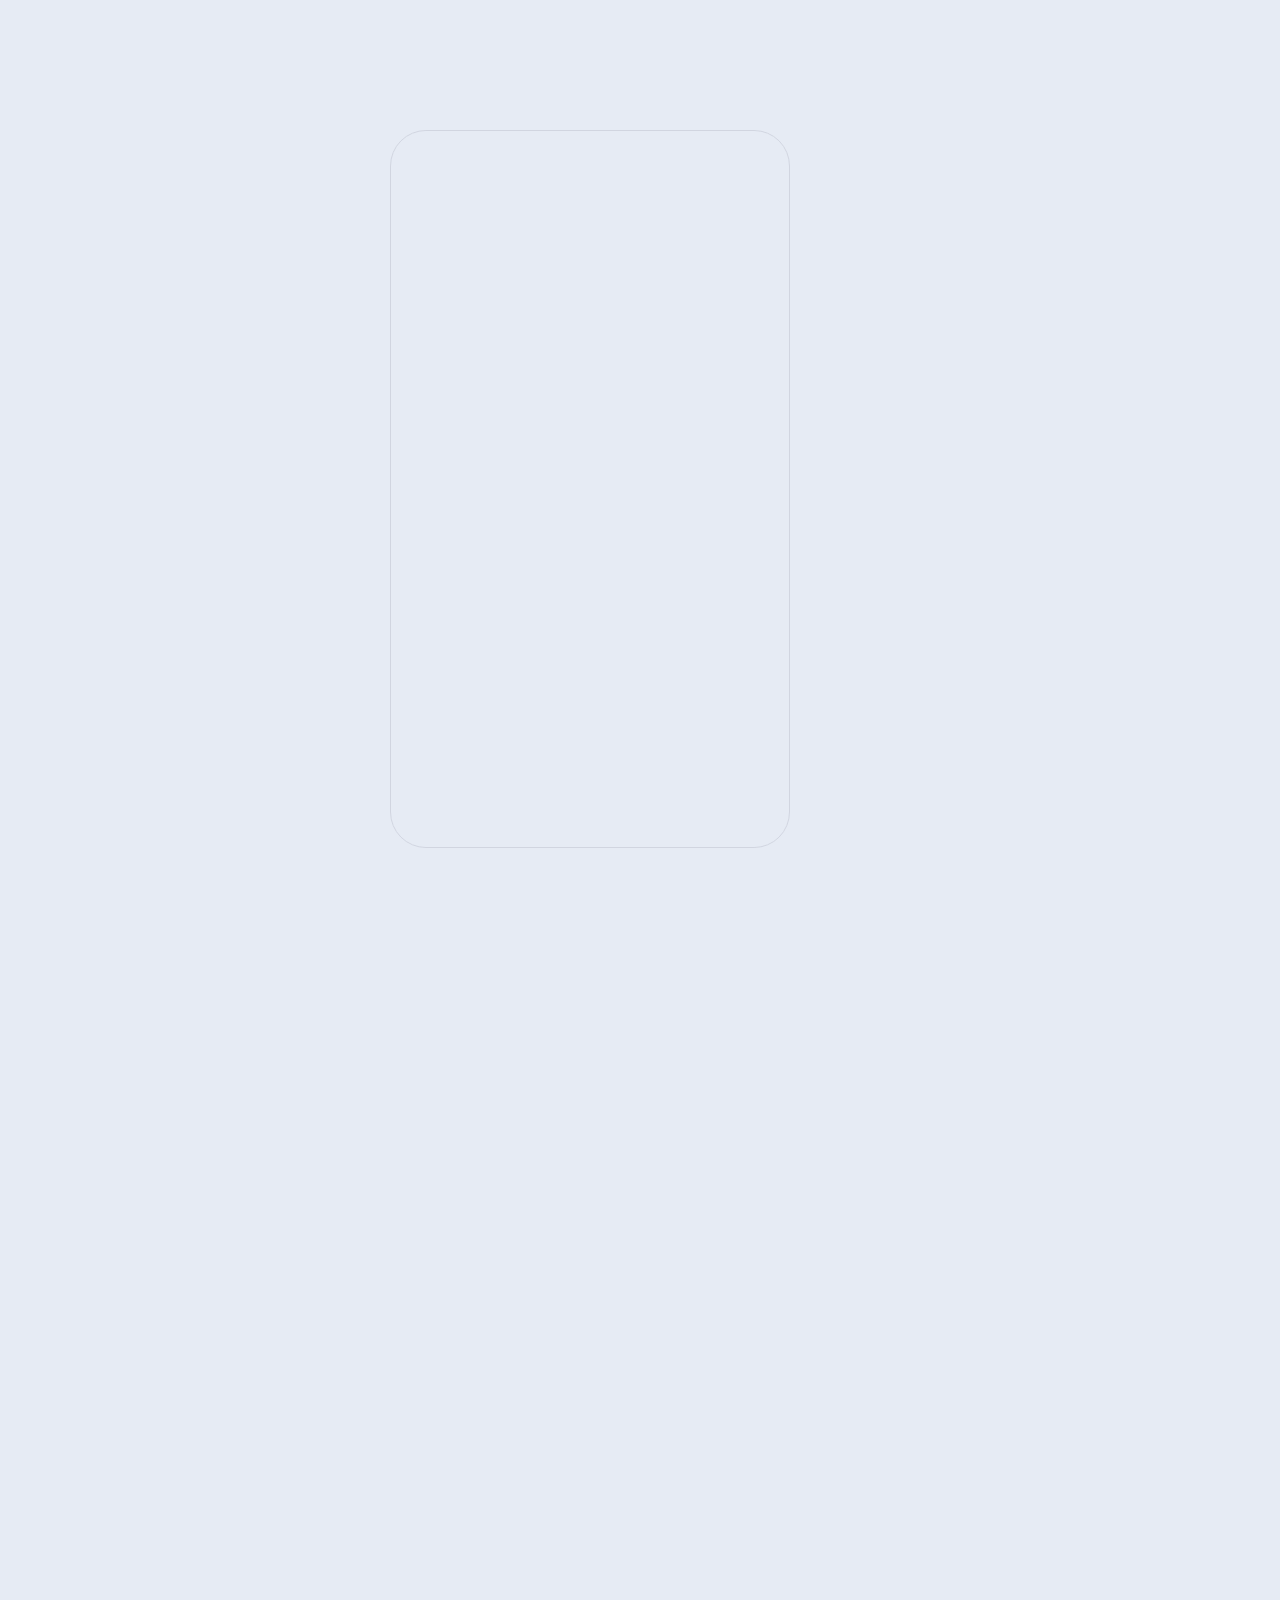
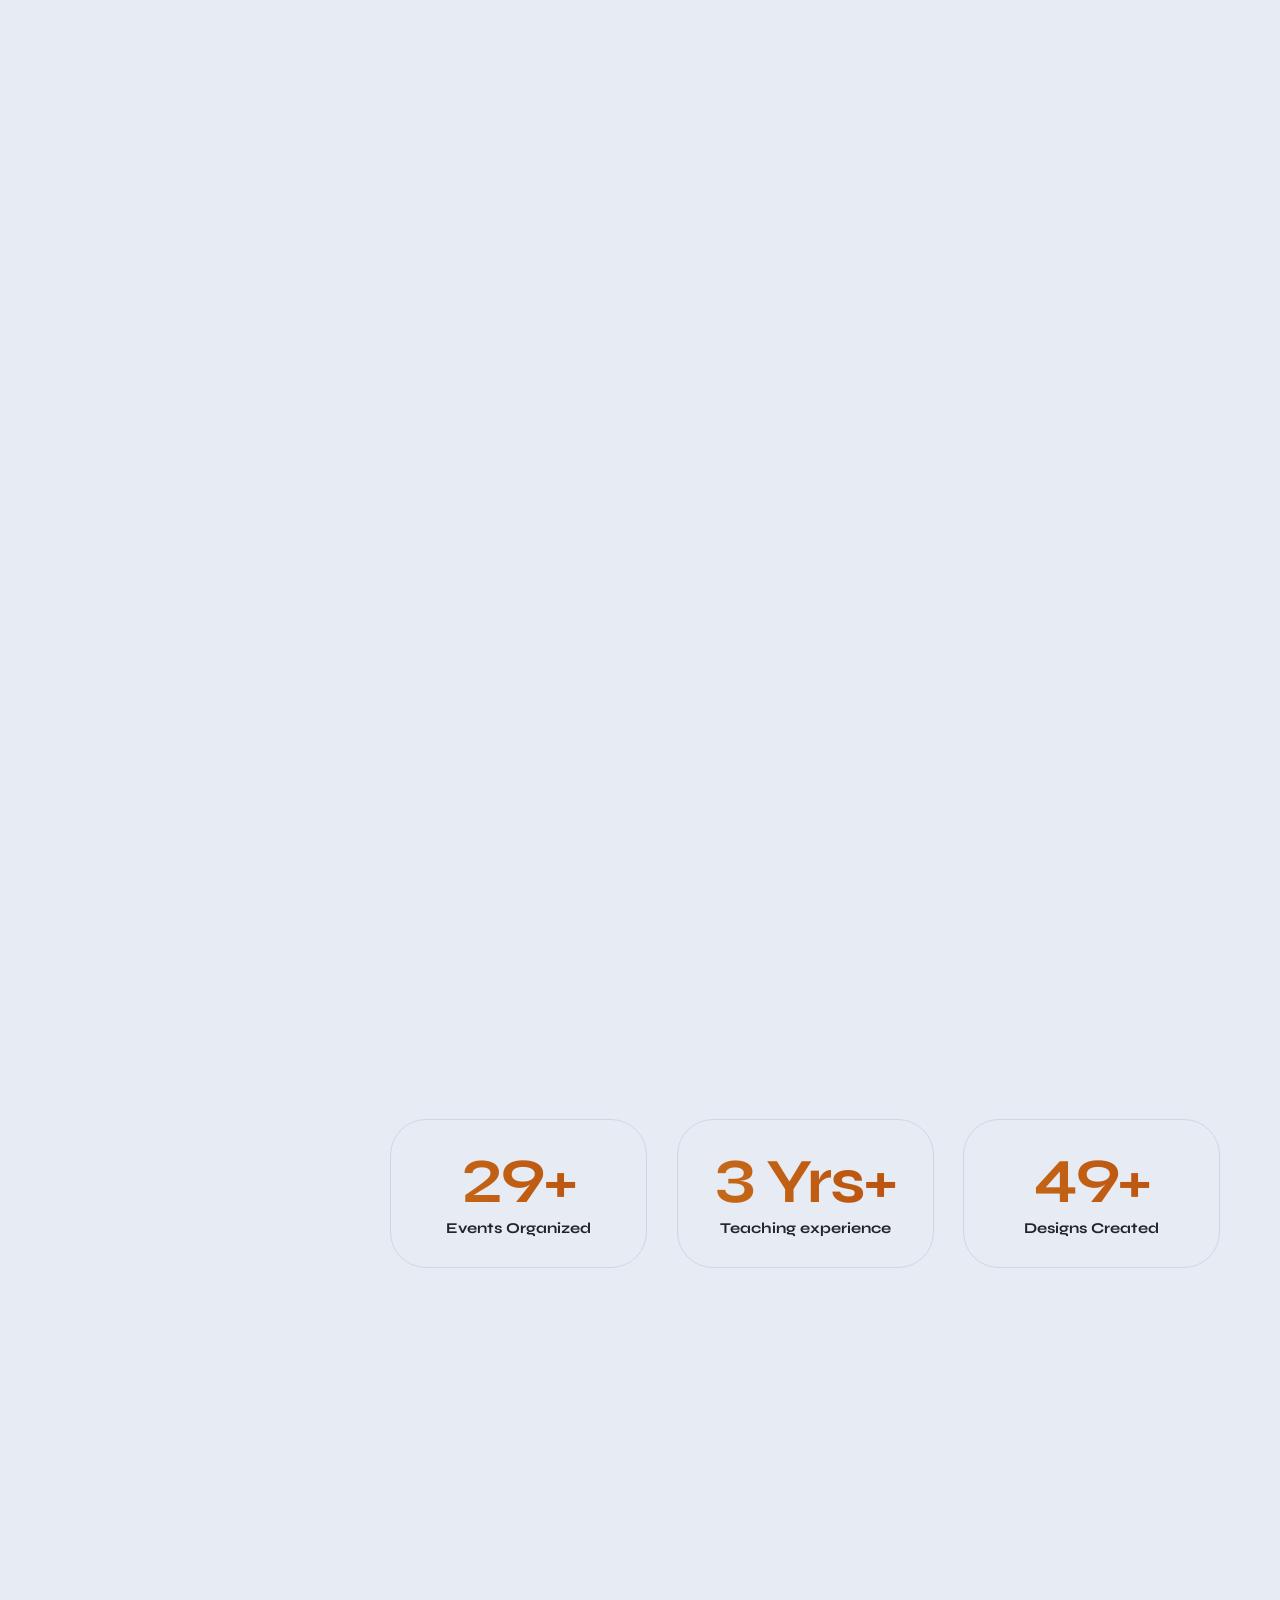
==== commit 6e44d0b8: "Render safe markdown (clickable links, bold/italic) in chat replies" ====
--- a/index.html
+++ b/index.html
@@ -3127,6 +3127,40 @@
         return () => t.remove();
       }
 
+      // ---- Minimal, XSS-safe markdown for finished bot replies ----
+      // The model may answer with light markdown (**bold**, _italic_,
+      // `code`, [text](url), - bullets). We ONLY render it after fully
+      // escaping the raw text, then inject a fixed whitelist of tags.
+      // Links are restricted to http(s)/mailto, so the LLM output can't
+      // smuggle in <script>, javascript: URIs, or attribute break-outs.
+      function escapeHtml(s) {
+        return s.replace(/&/g, '&amp;').replace(/</g, '&lt;').replace(/>/g, '&gt;')
+          .replace(/"/g, '&quot;').replace(/'/g, '&#39;');
+      }
+
+      function renderMarkdown(raw) {
+        let s = escapeHtml(raw);
+        // [text](url) -- safe schemes only
+        s = s.replace(/\[([^\]]+)\]\((https?:\/\/[^\s)]+|mailto:[^\s)]+)\)/g,
+          (_m, text, url) => `<a href="${url}" target="_blank" rel="noopener noreferrer">${text}</a>`);
+        // bare http(s) URLs (guarded so we never touch text already in a tag)
+        s = s.replace(/(^|[\s(])(https?:\/\/[^\s<>")]+)/g,
+          (_m, pre, url) => `${pre}<a href="${url}" target="_blank" rel="noopener noreferrer">${url}</a>`);
+        // **bold** / __bold__
+        s = s.replace(/\*\*([^*]+)\*\*/g, '<strong>$1</strong>')
+          .replace(/__([^_]+)__/g, '<strong>$1</strong>');
+        // *italic* / _italic_
+        s = s.replace(/(^|[^*])\*(?!\s)([^*\n]+?)\*/g, '$1<em>$2</em>')
+          .replace(/(^|[^_])_(?!\s)([^_\n]+?)_/g, '$1<em>$2</em>');
+        // `code`
+        s = s.replace(/`([^`]+)`/g, '<code>$1</code>');
+        // line-start bullets (- or *) -> bullet glyph
+        s = s.replace(/^[ \t]*[-*][ \t]+/gm, '\u2022 ');
+        // newlines
+        s = s.replace(/\n/g, '<br>');
+        return s;
+      }
+
       // Reveal a complete, pre-written reply (cached answers, the session
       // limit notice, rate-limit notice, offline fallbacks) using the very
       // same smooth typewriter the live stream uses, so every bot message
@@ -3222,6 +3256,7 @@
             return;
           }
           if (ended) {            // fully painted and nothing more coming
+            msg.innerHTML = renderMarkdown(target);
             msg.classList.remove('is-streaming');
             raf = null;
             return;
@@ -3242,8 +3277,10 @@
           },
           done() {
             ended = true;
-            if (reduceMotion) msg.classList.remove('is-streaming');
-            else kick();
+            if (reduceMotion) {
+              msg.innerHTML = renderMarkdown(target);
+              msg.classList.remove('is-streaming');
+            } else kick();
             return target;
           },
           fail() {
